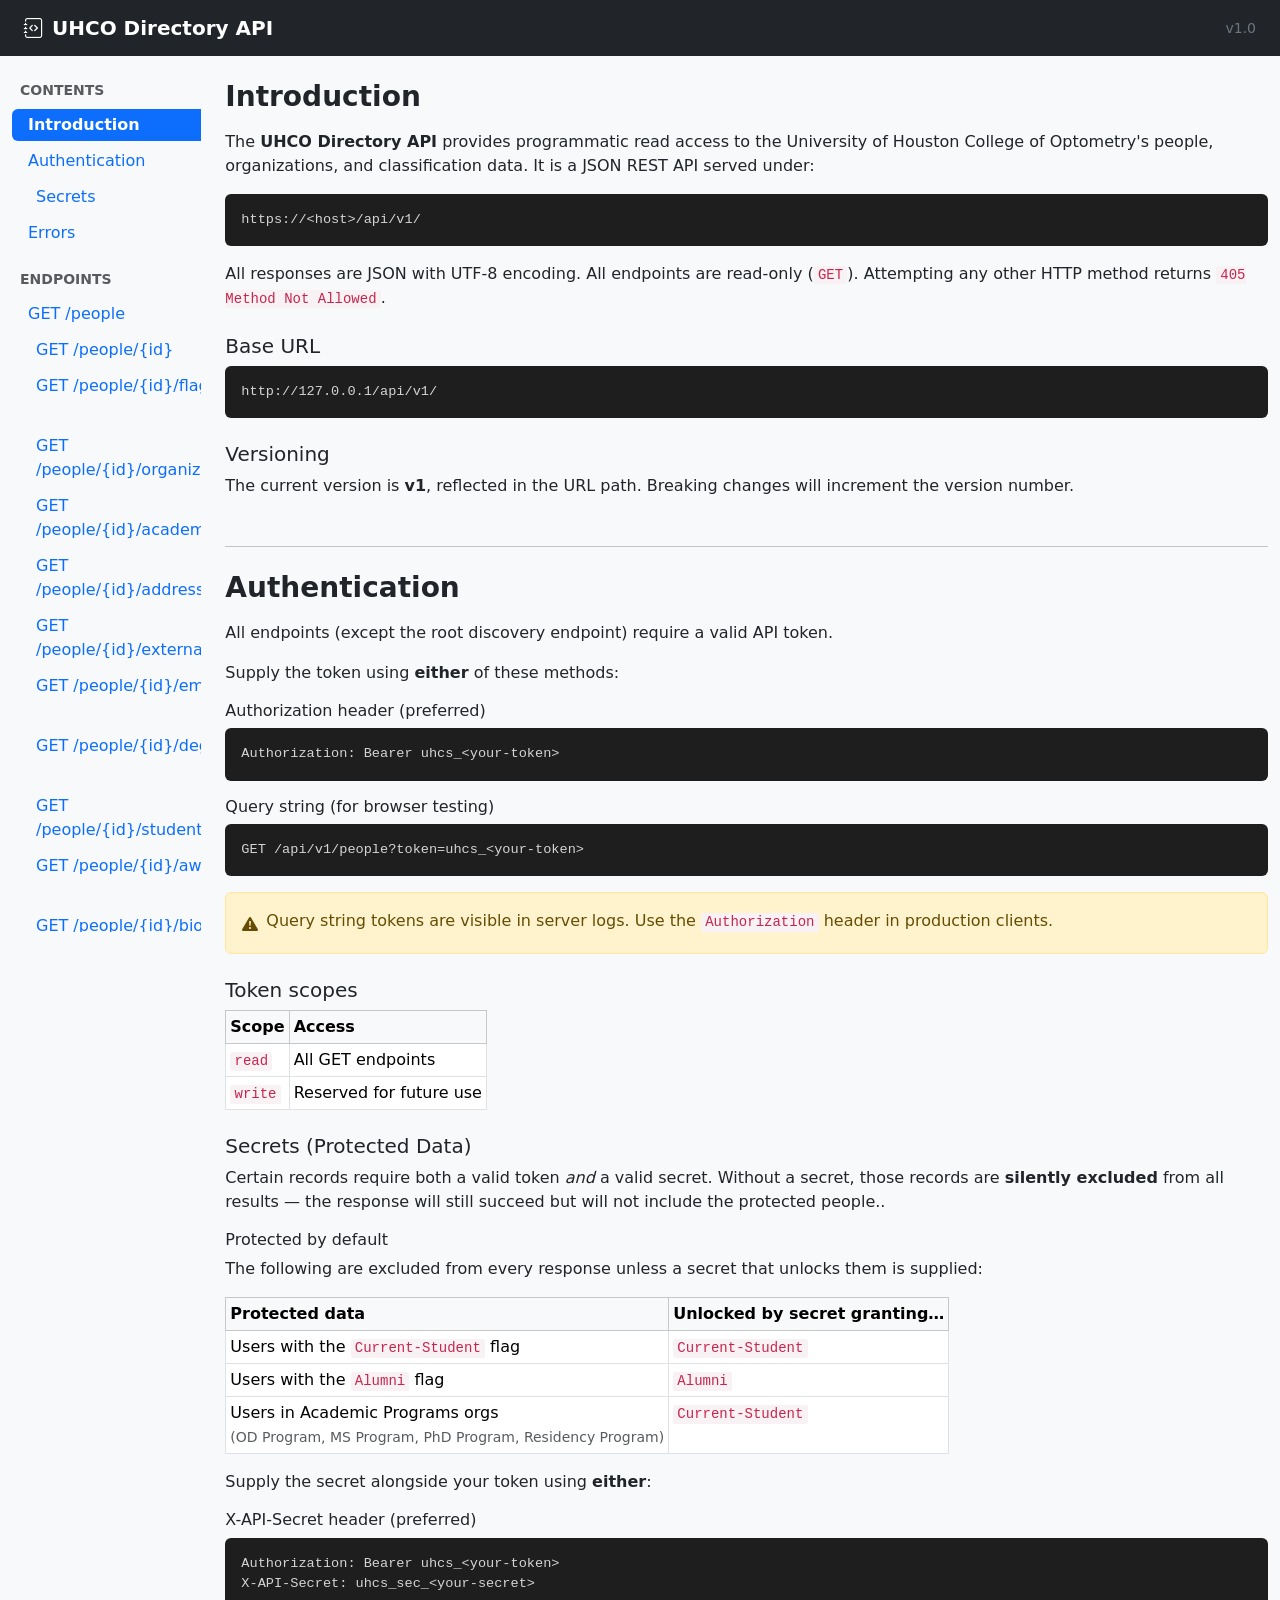
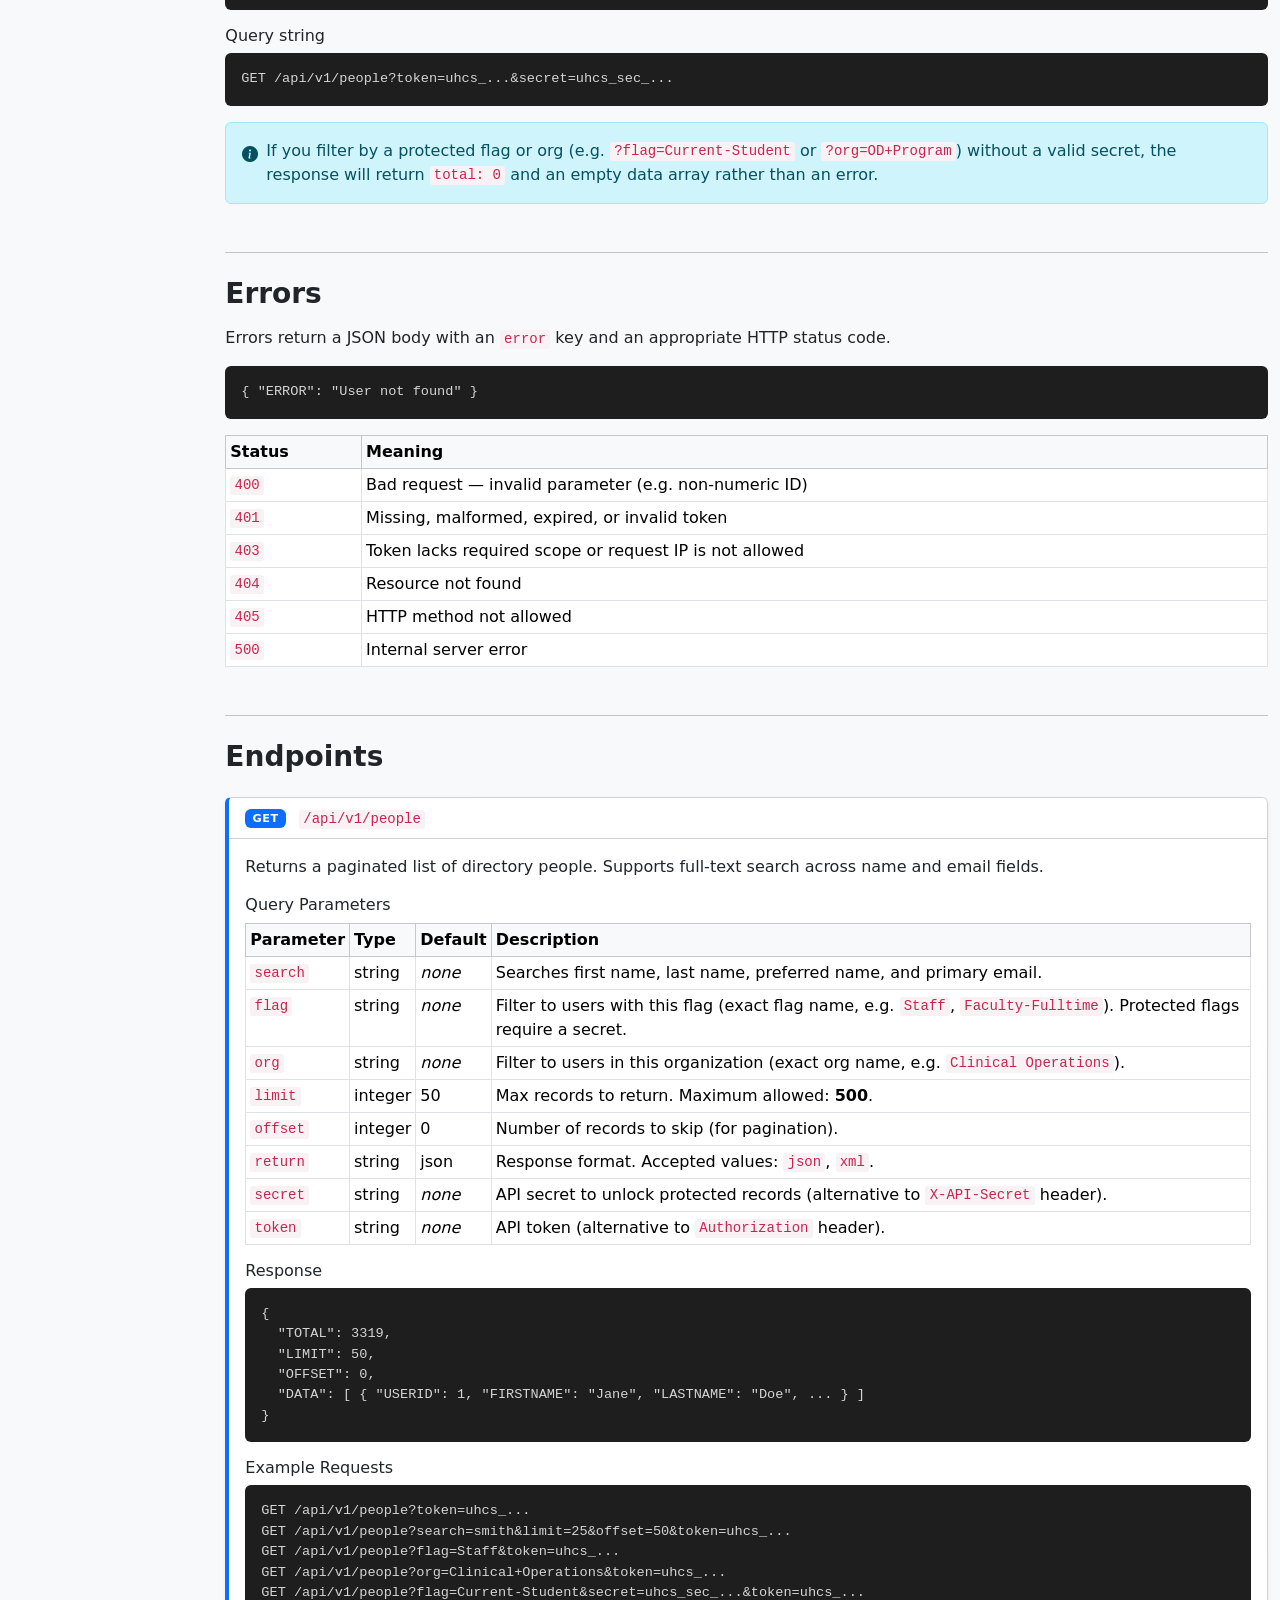
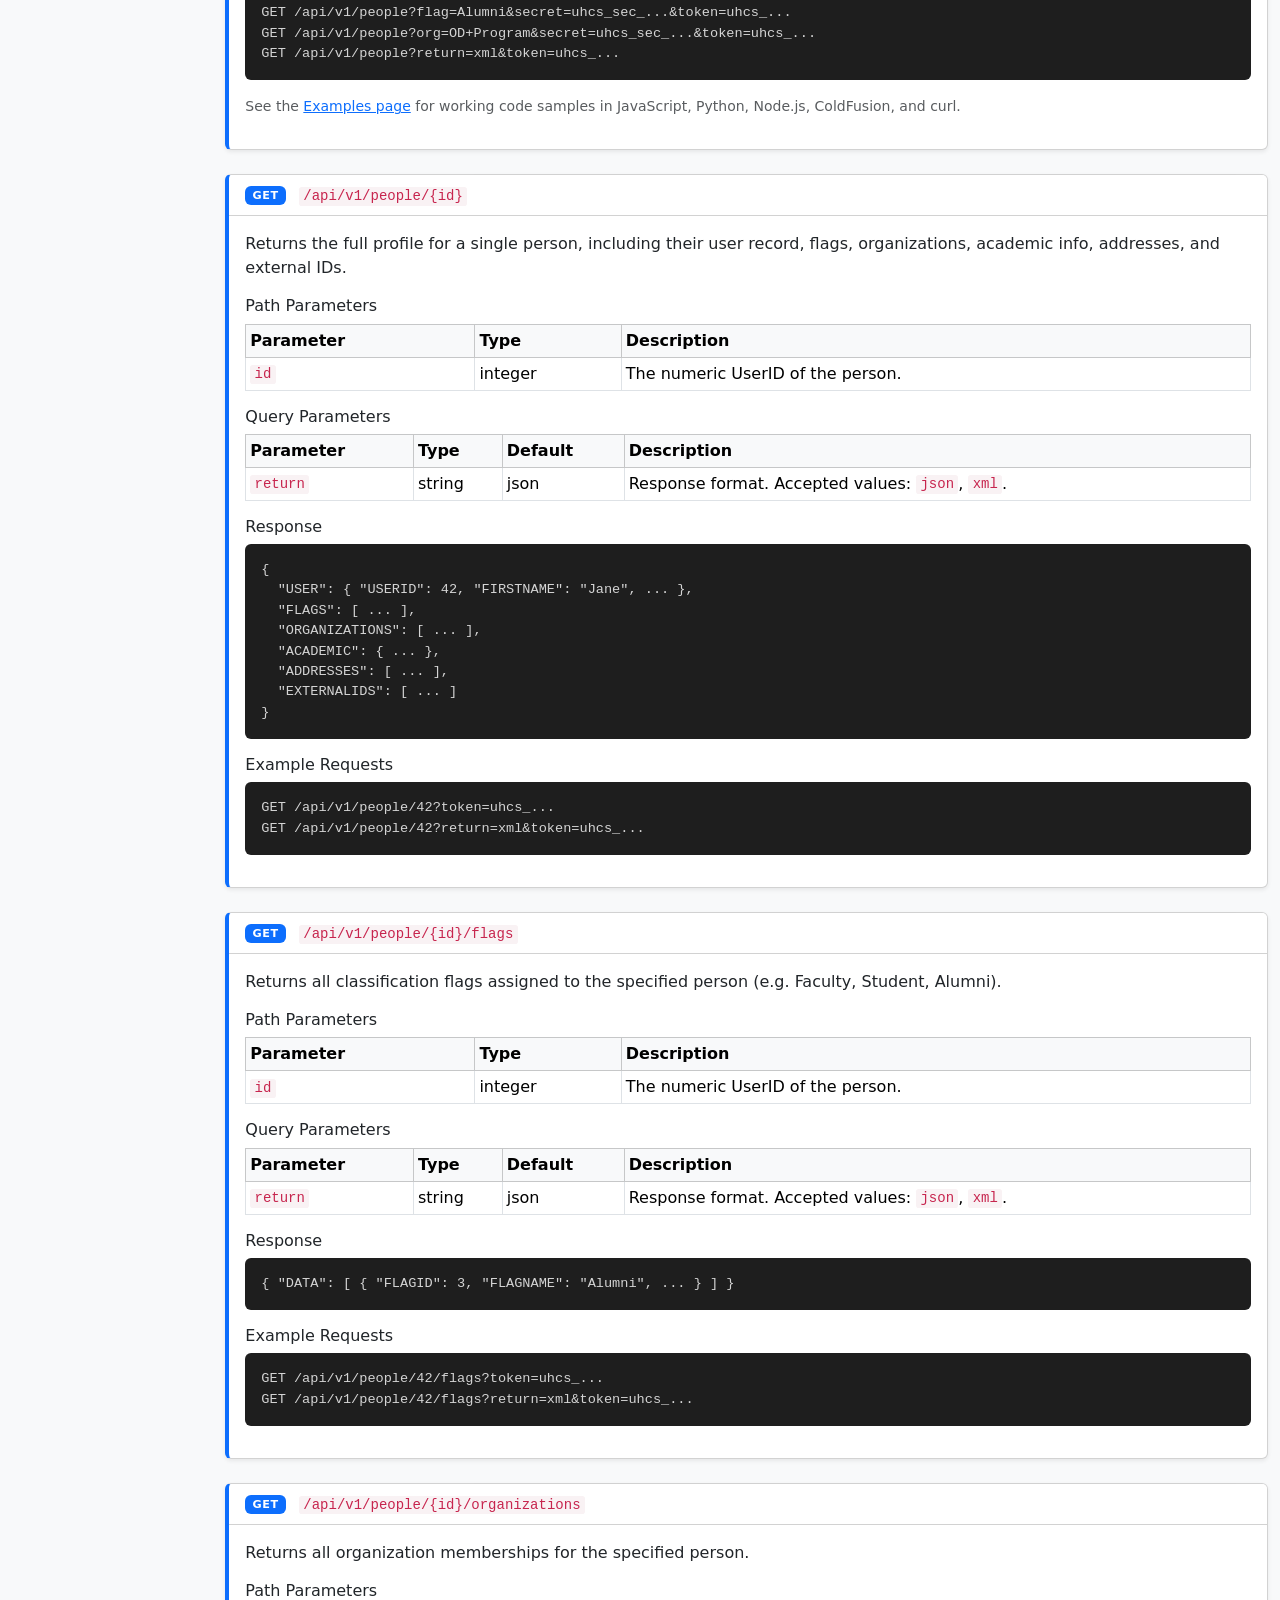
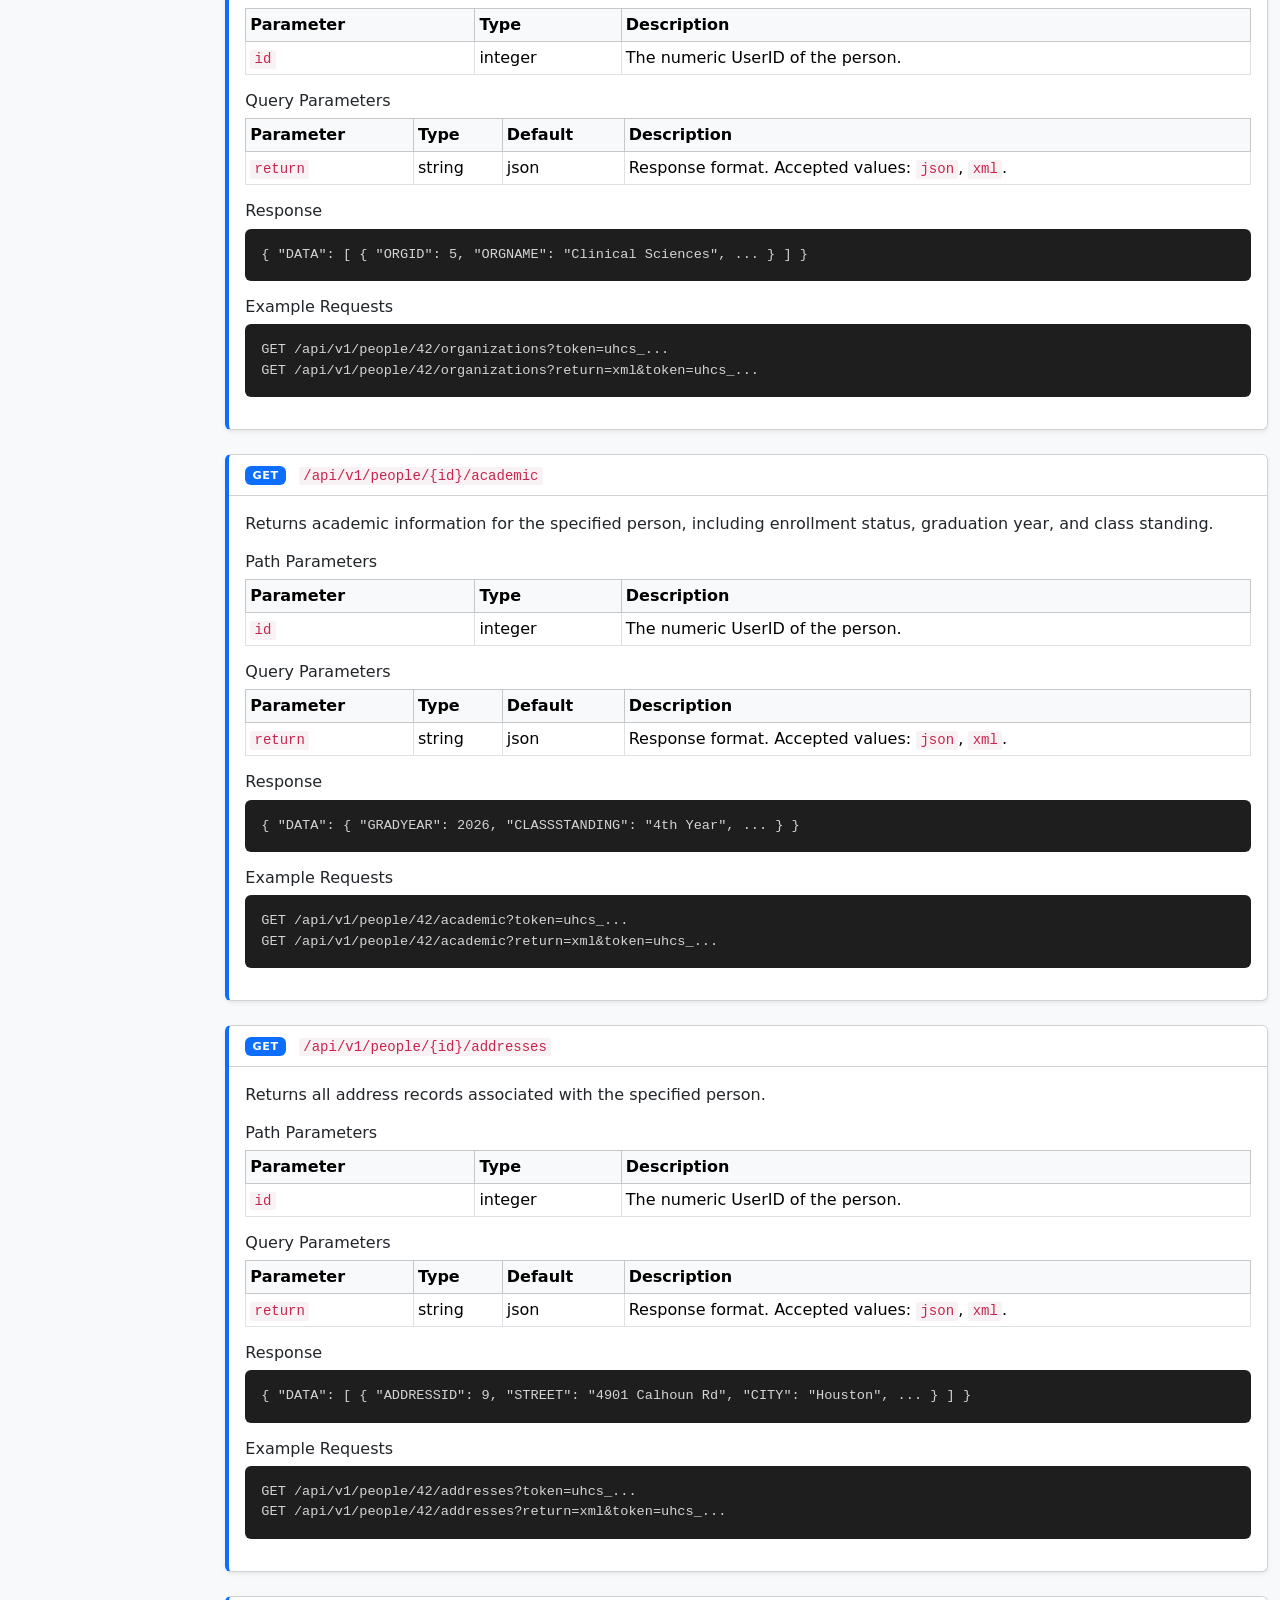
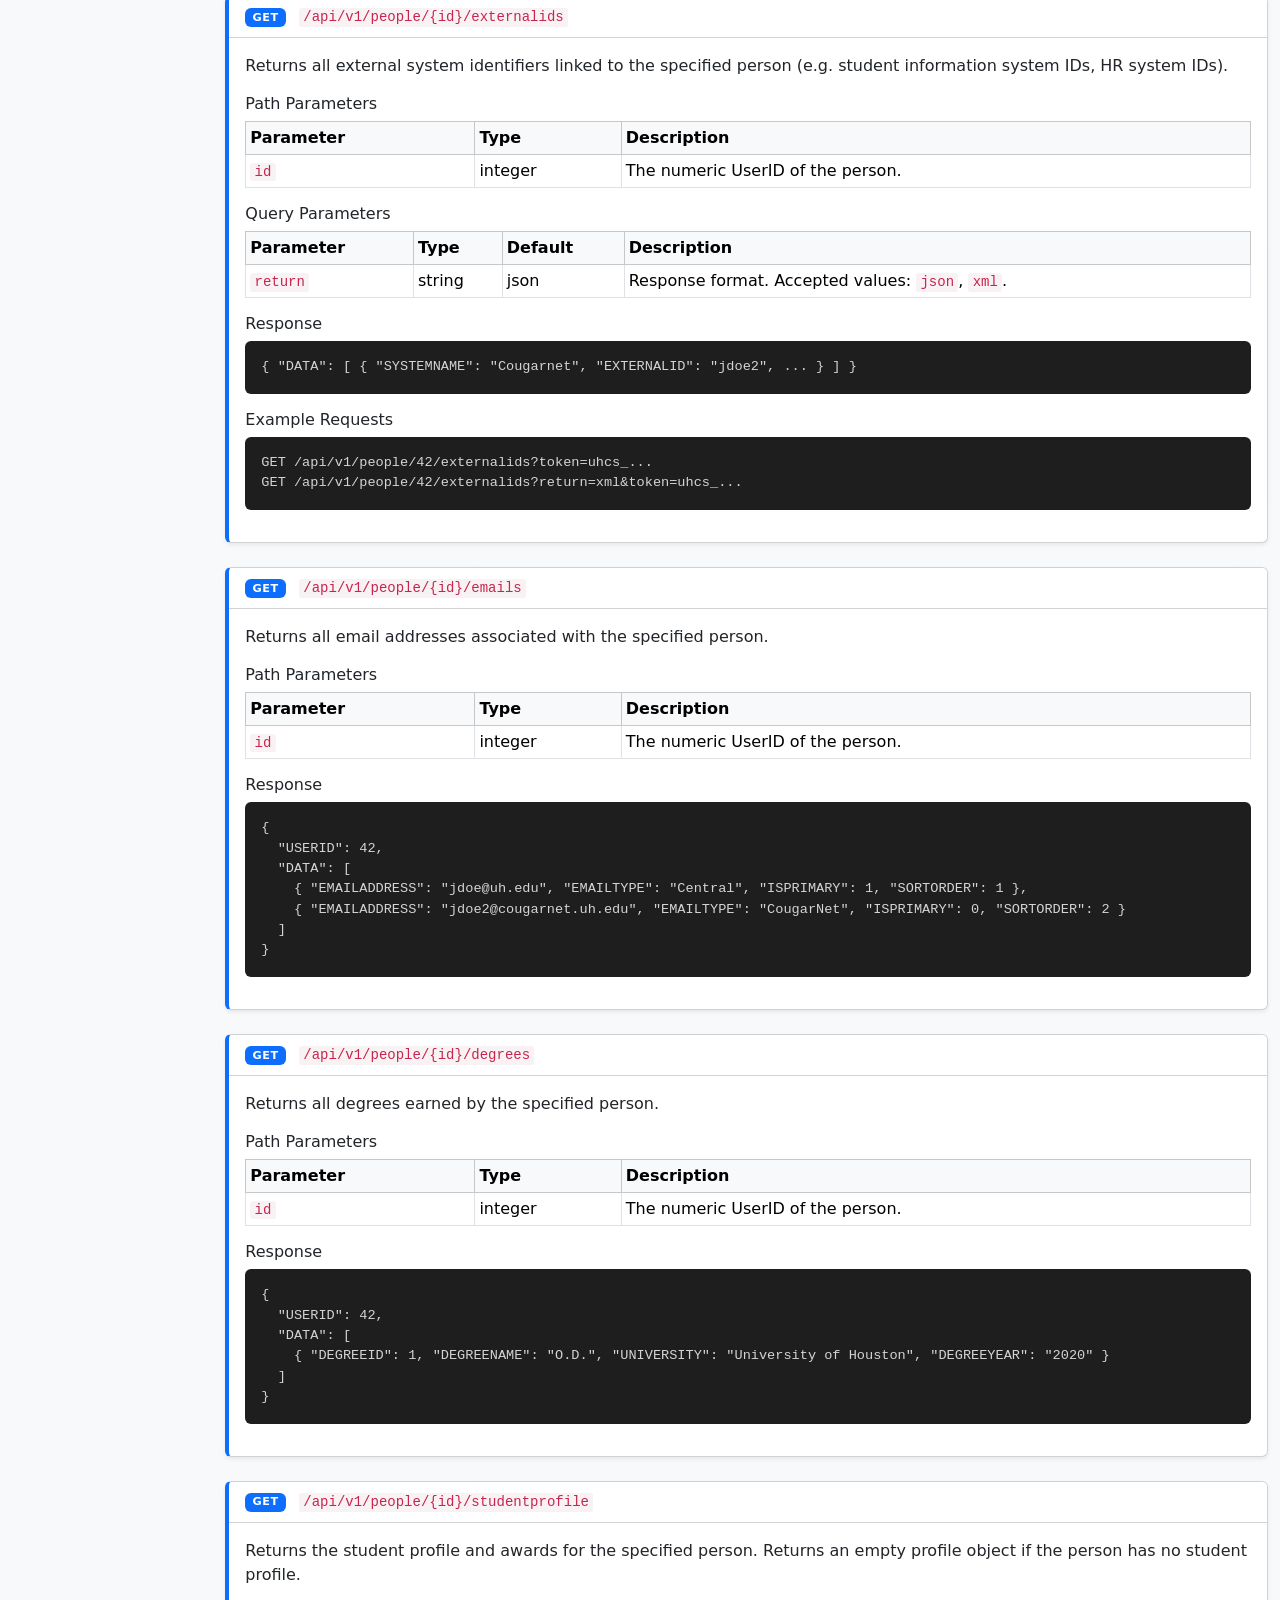
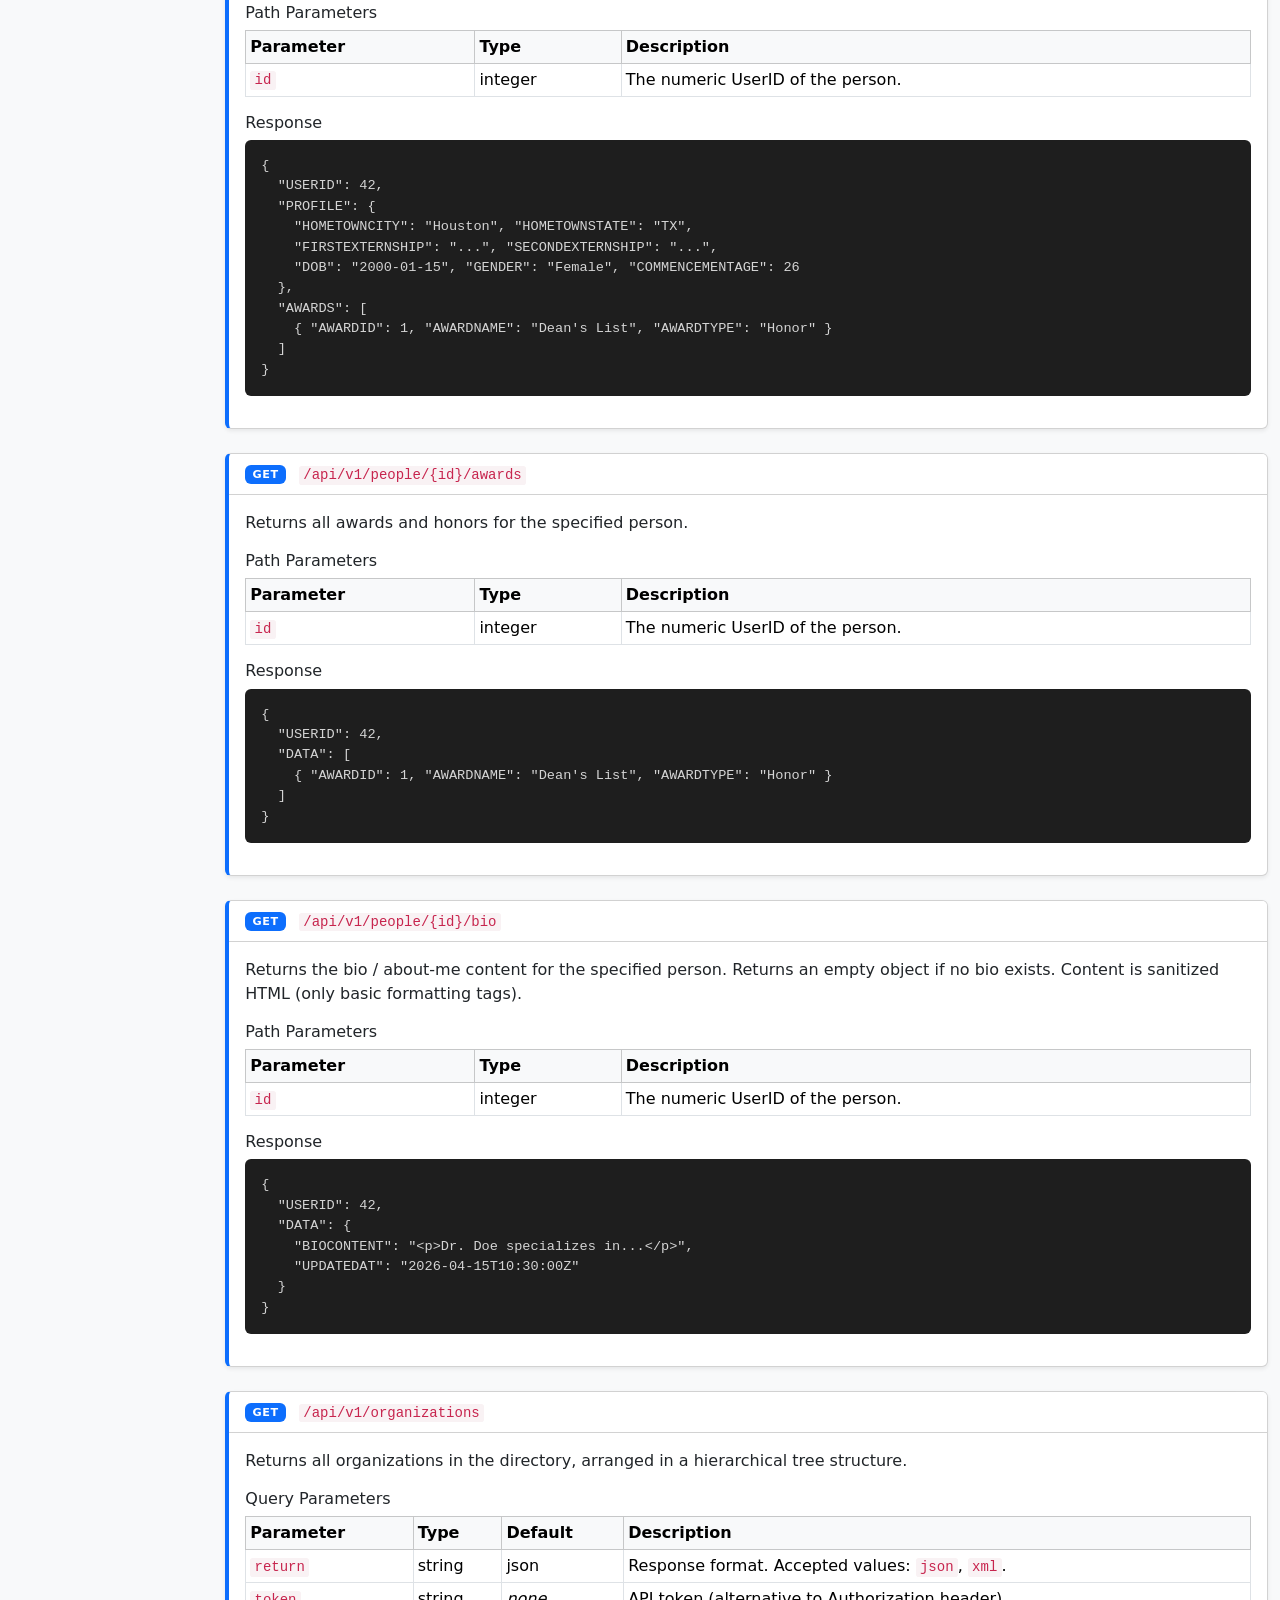
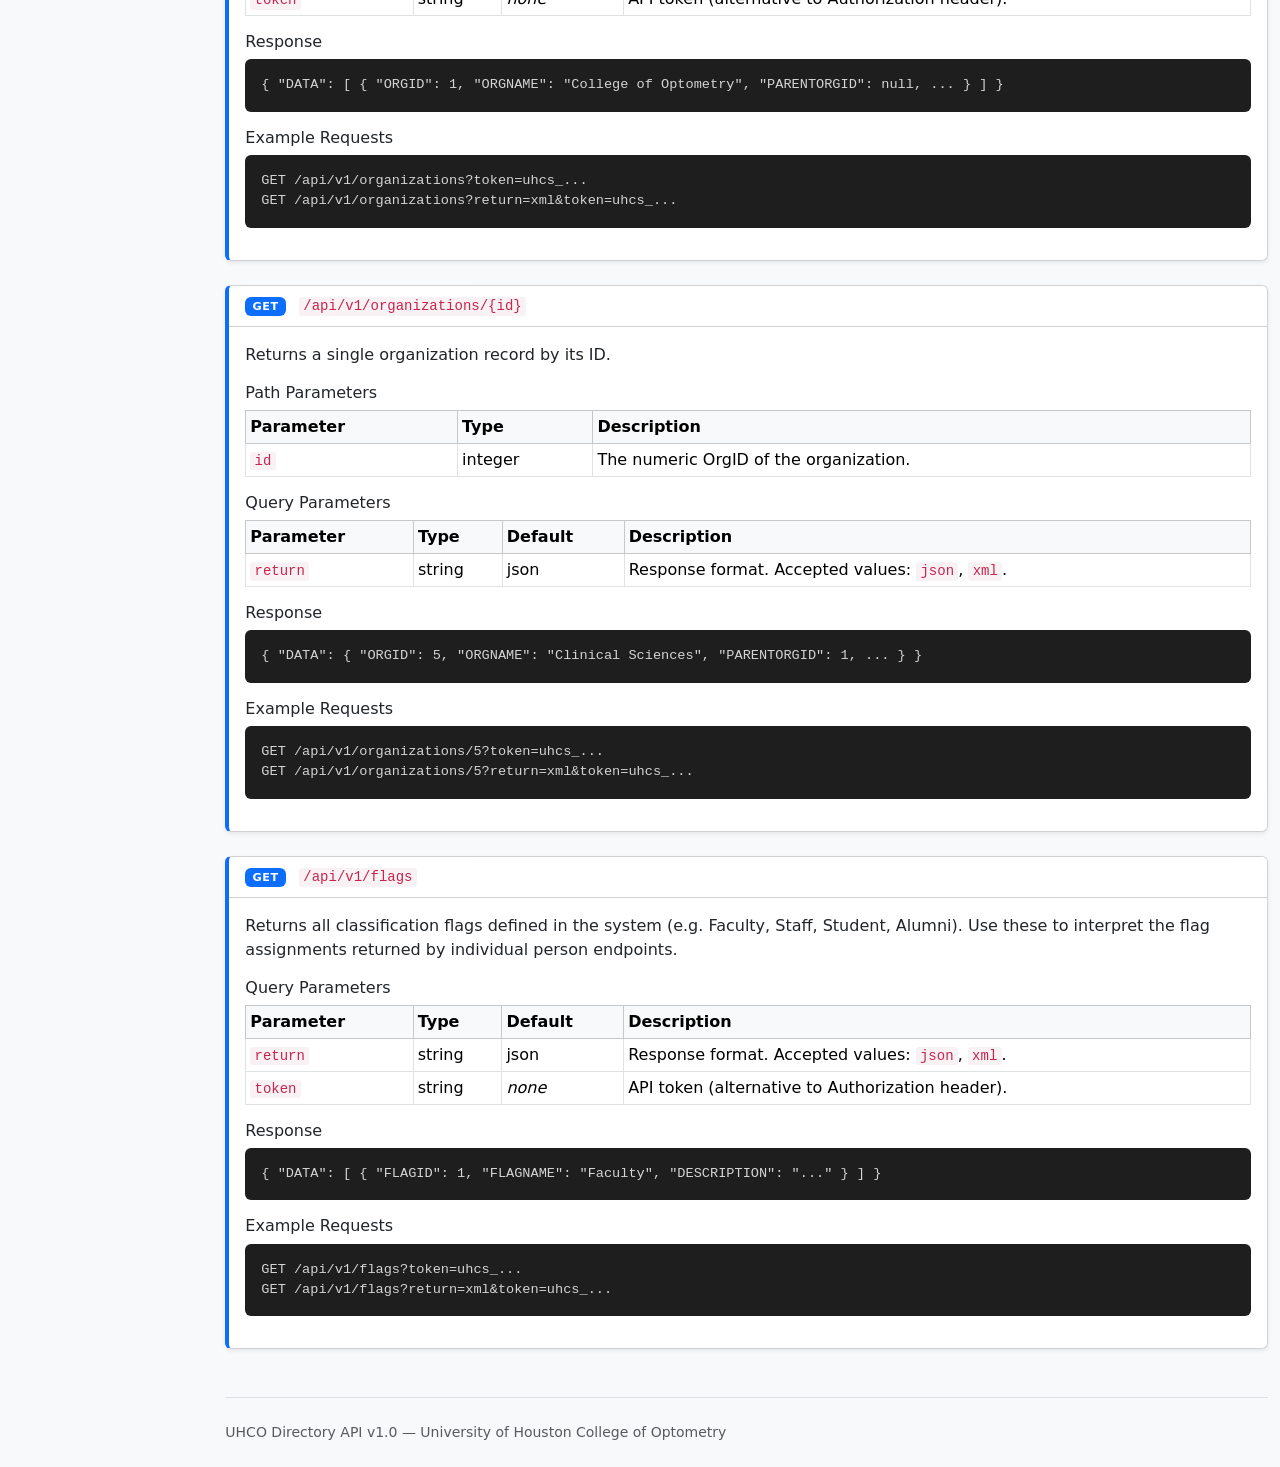
==== api/docs.html @ 11e17658 "First Commit" ====
<!DOCTYPE html>
<html lang="en">
<head>
    <meta charset="UTF-8">
    <meta name="viewport" content="width=device-width, initial-scale=1.0">
    <title>UHCO Directory API — Documentation</title>
    <link href="https://cdn.jsdelivr.net/npm/bootstrap@5.3.3/dist/css/bootstrap.min.css" rel="stylesheet">
    <link href="https://cdn.jsdelivr.net/npm/bootstrap-icons@1.11.3/font/bootstrap-icons.min.css" rel="stylesheet">
    <style>
        body { background: #f8f9fa; }
        .sidebar {
            position: sticky;
            top: 1.5rem;
            max-height: calc(100vh - 3rem);
            overflow-y: auto;
        }
        .endpoint-card { border-left: 4px solid #0d6efd; }
        .method-badge {
            font-size: .7rem;
            letter-spacing: .05em;
            vertical-align: middle;
        }
        .param-table th { white-space: nowrap; }
        pre.example {
            background: #1e1e1e;
            color: #d4d4d4;
            border-radius: .375rem;
            font-size: .85rem;
            padding: 1rem;
        }
        .nav-link.active { font-weight: 600; }
        h2 { scroll-margin-top: 1.5rem; }
        code { color: #c7254e; background: #f9f2f4; padding: .1em .3em; border-radius: .2em; }
    </style>
</head>
<body>

<nav class="navbar navbar-dark bg-dark px-4 py-2">
    <span class="navbar-brand fw-bold"><i class="bi bi-journal-code me-2"></i>UHCO Directory API</span>
    <span class="text-secondary small">v1.0</span>
</nav>

<div class="container-fluid py-4">
    <div class="row gx-4">

        <!-- Sidebar -->
        <div class="col-lg-2 d-none d-lg-block">
            <div class="sidebar">
                <div class="fw-semibold text-uppercase text-muted small mb-2 ps-2">Contents</div>
                <nav class="nav flex-column nav-pills gap-1">
                    <a class="nav-link py-1" href="#intro">Introduction</a>
                    <a class="nav-link py-1" href="#auth">Authentication</a>
                    <a class="nav-link py-1 ps-4 small" href="#auth-secrets">Secrets</a>
                    <a class="nav-link py-1" href="#errors">Errors</a>
                    <div class="fw-semibold text-uppercase text-muted small mt-3 mb-1 ps-2">Endpoints</div>
                    <a class="nav-link py-1" href="#ep-people">GET /people</a>
                    <a class="nav-link py-1 ps-4 small" href="#ep-person">GET /people/{id}</a>
                    <a class="nav-link py-1 ps-4 small" href="#ep-person-flags">GET /people/{id}/flags</a>
                    <a class="nav-link py-1 ps-4 small" href="#ep-person-orgs">GET /people/{id}/organizations</a>
                    <a class="nav-link py-1 ps-4 small" href="#ep-person-academic">GET /people/{id}/academic</a>
                    <a class="nav-link py-1 ps-4 small" href="#ep-person-addresses">GET /people/{id}/addresses</a>
                    <a class="nav-link py-1 ps-4 small" href="#ep-person-externalids">GET /people/{id}/externalids</a>
                    <a class="nav-link py-1 ps-4 small" href="#ep-person-emails">GET /people/{id}/emails</a>
                    <a class="nav-link py-1 ps-4 small" href="#ep-person-degrees">GET /people/{id}/degrees</a>
                    <a class="nav-link py-1 ps-4 small" href="#ep-person-studentprofile">GET /people/{id}/studentprofile</a>
                    <a class="nav-link py-1 ps-4 small" href="#ep-person-awards">GET /people/{id}/awards</a>
                    <a class="nav-link py-1 ps-4 small" href="#ep-person-bio">GET /people/{id}/bio</a>
                    <a class="nav-link py-1" href="#ep-orgs">GET /organizations</a>
                    <a class="nav-link py-1 ps-4 small" href="#ep-org">GET /organizations/{id}</a>
                    <a class="nav-link py-1" href="#ep-flags">GET /flags</a>
                    <div class="fw-semibold text-uppercase text-muted small mt-3 mb-1 ps-2">More</div>
                    <a class="nav-link py-1" href="examples.html"><i class="bi bi-code-slash me-1"></i>Code Examples</a>
                </nav>
            </div>
        </div>

        <!-- Main content -->
        <div class="col-lg-10">

            <!-- Introduction -->
            <section id="intro" class="mb-5">
                <h2 class="h3 fw-bold mb-3">Introduction</h2>
                <p>The <strong>UHCO Directory API</strong> provides programmatic read access to the University of Houston College of Optometry's people, organizations, and classification data. It is a JSON REST API served under:</p>
                <pre class="example">https://&lt;host&gt;/api/v1/</pre>
                <p>All responses are JSON with UTF-8 encoding. All endpoints are read-only (<code>GET</code>). Attempting any other HTTP method returns <code>405 Method Not Allowed</code>.</p>
                <h5 class="mt-4">Base URL</h5>
                <pre class="example">http://127.0.0.1/api/v1/</pre>
                <h5 class="mt-4">Versioning</h5>
                <p>The current version is <strong>v1</strong>, reflected in the URL path. Breaking changes will increment the version number.</p>
            </section>

            <hr class="my-4">

            <!-- Authentication -->
            <section id="auth" class="mb-5">
                <h2 class="h3 fw-bold mb-3">Authentication</h2>
                <p>All endpoints (except the root discovery endpoint) require a valid API token. </p>
                <p>Supply the token using <strong>either</strong> of these methods:</p>

                <h6 class="mt-3">Authorization header (preferred)</h6>
                <pre class="example">Authorization: Bearer uhcs_&lt;your-token&gt;</pre>

                <h6 class="mt-3">Query string (for browser testing)</h6>
                <pre class="example">GET /api/v1/people?token=uhcs_&lt;your-token&gt;</pre>

                <div class="alert alert-warning mt-3 d-flex gap-2">
                    <i class="bi bi-exclamation-triangle-fill mt-1"></i>
                    <div>Query string tokens are visible in server logs. Use the <code>Authorization</code> header in production clients.</div>
                </div>

                <h5 class="mt-4">Token scopes</h5>
                <table class="table table-sm table-bordered w-auto">
                    <thead class="table-light">
                        <tr><th>Scope</th><th>Access</th></tr>
                    </thead>
                    <tbody>
                        <tr><td><code>read</code></td><td>All GET endpoints</td></tr>
                        <tr><td><code>write</code></td><td>Reserved for future use</td></tr>
                    </tbody>
                </table>

                <h5 class="mt-4" id="auth-secrets">Secrets (Protected Data)</h5>
                <p>Certain records require both a valid token <em>and</em> a valid secret. Without a secret, those records are <strong>silently excluded</strong> from all results — the response will still succeed but will not include the protected people.</a>.</p>

                <h6 class="mt-3">Protected by default</h6>
                <p>The following are excluded from every response unless a secret that unlocks them is supplied:</p>
                <table class="table table-sm table-bordered w-auto">
                    <thead class="table-light">
                        <tr><th>Protected data</th><th>Unlocked by secret granting&hellip;</th></tr>
                    </thead>
                    <tbody>
                        <tr><td>Users with the <code>Current-Student</code> flag</td><td><code>Current-Student</code></td></tr>
                        <tr><td>Users with the <code>Alumni</code> flag</td><td><code>Alumni</code></td></tr>
                        <tr>
                            <td>Users in Academic Programs orgs<br>
                                <span class="text-muted small">(OD Program, MS Program, PhD Program, Residency Program)</span>
                            </td>
                            <td><code>Current-Student</code></td>
                        </tr>
                    </tbody>
                </table>

                <p>Supply the secret alongside your token using <strong>either</strong>:</p>

                <h6 class="mt-3">X-API-Secret header (preferred)</h6>
                <pre class="example">Authorization: Bearer uhcs_&lt;your-token&gt;
X-API-Secret: uhcs_sec_&lt;your-secret&gt;</pre>

                <h6 class="mt-3">Query string</h6>
                <pre class="example">GET /api/v1/people?token=uhcs_...&amp;secret=uhcs_sec_...</pre>

                <div class="alert alert-info mt-3 d-flex gap-2">
                    <i class="bi bi-info-circle-fill mt-1"></i>
                    <div>If you filter by a protected flag or org (e.g. <code>?flag=Current-Student</code> or <code>?org=OD+Program</code>) without a valid secret, the response will return <code>total: 0</code> and an empty data array rather than an error.</div>
                </div>
            </section>

            <hr class="my-4">

            <!-- Errors -->
            <section id="errors" class="mb-5">
                <h2 class="h3 fw-bold mb-3">Errors</h2>
                <p>Errors return a JSON body with an <code>error</code> key and an appropriate HTTP status code.</p>
                <pre class="example">{ "ERROR": "User not found" }</pre>
                <table class="table table-sm table-bordered mt-3">
                    <thead class="table-light">
                        <tr><th>Status</th><th>Meaning</th></tr>
                    </thead>
                    <tbody>
                        <tr><td><code>400</code></td><td>Bad request — invalid parameter (e.g. non-numeric ID)</td></tr>
                        <tr><td><code>401</code></td><td>Missing, malformed, expired, or invalid token</td></tr>
                        <tr><td><code>403</code></td><td>Token lacks required scope or request IP is not allowed</td></tr>
                        <tr><td><code>404</code></td><td>Resource not found</td></tr>
                        <tr><td><code>405</code></td><td>HTTP method not allowed</td></tr>
                        <tr><td><code>500</code></td><td>Internal server error</td></tr>
                    </tbody>
                </table>
            </section>

            <hr class="my-4">

            <h2 class="h3 fw-bold mb-4" id="endpoints">Endpoints</h2>

            <!-- GET /people -->
            <div class="card endpoint-card shadow-sm mb-4" id="ep-people">
                <div class="card-header bg-white">
                    <span class="badge bg-primary method-badge me-2">GET</span>
                    <code>/api/v1/people</code>
                </div>
                <div class="card-body">
                    <p class="mb-3">Returns a paginated list of directory people. Supports full-text search across name and email fields.</p>

                    <h6>Query Parameters</h6>
                    <table class="table table-sm table-bordered param-table">
                        <thead class="table-light">
                            <tr><th>Parameter</th><th>Type</th><th>Default</th><th>Description</th></tr>
                        </thead>
                        <tbody>
                            <tr><td><code>search</code></td><td>string</td><td><em>none</em></td><td>Searches first name, last name, preferred name, and primary email.</td></tr>
                            <tr><td><code>flag</code></td><td>string</td><td><em>none</em></td><td>Filter to users with this flag (exact flag name, e.g. <code>Staff</code>, <code>Faculty-Fulltime</code>). Protected flags require a secret.</td></tr>
                            <tr><td><code>org</code></td><td>string</td><td><em>none</em></td><td>Filter to users in this organization (exact org name, e.g. <code>Clinical Operations</code>).</td></tr>
                            <tr><td><code>limit</code></td><td>integer</td><td>50</td><td>Max records to return. Maximum allowed: <strong>500</strong>.</td></tr>
                            <tr><td><code>offset</code></td><td>integer</td><td>0</td><td>Number of records to skip (for pagination).</td></tr>
                            <tr><td><code>return</code></td><td>string</td><td>json</td><td>Response format. Accepted values: <code>json</code>, <code>xml</code>.</td></tr>
                            <tr><td><code>secret</code></td><td>string</td><td><em>none</em></td><td>API secret to unlock protected records (alternative to <code>X-API-Secret</code> header).</td></tr>
                            <tr><td><code>token</code></td><td>string</td><td><em>none</em></td><td>API token (alternative to <code>Authorization</code> header).</td></tr>
                        </tbody>
                    </table>

                    <h6 class="mt-3">Response</h6>
                    <pre class="example">{
  "TOTAL": 3319,
  "LIMIT": 50,
  "OFFSET": 0,
  "DATA": [ { "USERID": 1, "FIRSTNAME": "Jane", "LASTNAME": "Doe", ... } ]
}</pre>

                    <h6 class="mt-3">Example Requests</h6>
                    <pre class="example">GET /api/v1/people?token=uhcs_...
GET /api/v1/people?search=smith&amp;limit=25&amp;offset=50&amp;token=uhcs_...
GET /api/v1/people?flag=Staff&amp;token=uhcs_...
GET /api/v1/people?org=Clinical+Operations&amp;token=uhcs_...
GET /api/v1/people?flag=Current-Student&amp;secret=uhcs_sec_...&amp;token=uhcs_...
GET /api/v1/people?flag=Alumni&amp;secret=uhcs_sec_...&amp;token=uhcs_...
GET /api/v1/people?org=OD+Program&amp;secret=uhcs_sec_...&amp;token=uhcs_...
GET /api/v1/people?return=xml&amp;token=uhcs_...</pre>
                    <p class="mt-2 small text-muted">See the <a href="examples.html">Examples page</a> for working code samples in JavaScript, Python, Node.js, ColdFusion, and curl.</p>
                </div>
            </div>

            <!-- GET /people/{id} -->
            <div class="card endpoint-card shadow-sm mb-4" id="ep-person">
                <div class="card-header bg-white">
                    <span class="badge bg-primary method-badge me-2">GET</span>
                    <code>/api/v1/people/{id}</code>
                </div>
                <div class="card-body">
                    <p class="mb-3">Returns the full profile for a single person, including their user record, flags, organizations, academic info, addresses, and external IDs.</p>

                    <h6>Path Parameters</h6>
                    <table class="table table-sm table-bordered param-table">
                        <thead class="table-light">
                            <tr><th>Parameter</th><th>Type</th><th>Description</th></tr>
                        </thead>
                        <tbody>
                            <tr><td><code>id</code></td><td>integer</td><td>The numeric UserID of the person.</td></tr>
                        </tbody>
                    </table>

                    <h6 class="mt-3">Query Parameters</h6>
                    <table class="table table-sm table-bordered param-table">
                        <thead class="table-light">
                            <tr><th>Parameter</th><th>Type</th><th>Default</th><th>Description</th></tr>
                        </thead>
                        <tbody>
                            <tr><td><code>return</code></td><td>string</td><td>json</td><td>Response format. Accepted values: <code>json</code>, <code>xml</code>.</td></tr>
                        </tbody>
                    </table>

                    <h6 class="mt-3">Response</h6>
                    <pre class="example">{
  "USER": { "USERID": 42, "FIRSTNAME": "Jane", ... },
  "FLAGS": [ ... ],
  "ORGANIZATIONS": [ ... ],
  "ACADEMIC": { ... },
  "ADDRESSES": [ ... ],
  "EXTERNALIDS": [ ... ]
}</pre>

                    <h6 class="mt-3">Example Requests</h6>
                    <pre class="example">GET /api/v1/people/42?token=uhcs_...
GET /api/v1/people/42?return=xml&amp;token=uhcs_...</pre>
                </div>
            </div>

            <!-- GET /people/{id}/flags -->
            <div class="card endpoint-card shadow-sm mb-4" id="ep-person-flags">
                <div class="card-header bg-white">
                    <span class="badge bg-primary method-badge me-2">GET</span>
                    <code>/api/v1/people/{id}/flags</code>
                </div>
                <div class="card-body">
                    <p class="mb-3">Returns all classification flags assigned to the specified person (e.g. Faculty, Student, Alumni).</p>

                    <h6>Path Parameters</h6>
                    <table class="table table-sm table-bordered param-table">
                        <thead class="table-light">
                            <tr><th>Parameter</th><th>Type</th><th>Description</th></tr>
                        </thead>
                        <tbody>
                            <tr><td><code>id</code></td><td>integer</td><td>The numeric UserID of the person.</td></tr>
                        </tbody>
                    </table>

                    <h6 class="mt-3">Query Parameters</h6>
                    <table class="table table-sm table-bordered param-table">
                        <thead class="table-light">
                            <tr><th>Parameter</th><th>Type</th><th>Default</th><th>Description</th></tr>
                        </thead>
                        <tbody>
                            <tr><td><code>return</code></td><td>string</td><td>json</td><td>Response format. Accepted values: <code>json</code>, <code>xml</code>.</td></tr>
                        </tbody>
                    </table>

                    <h6 class="mt-3">Response</h6>
                    <pre class="example">{ "DATA": [ { "FLAGID": 3, "FLAGNAME": "Alumni", ... } ] }</pre>

                    <h6 class="mt-3">Example Requests</h6>
                    <pre class="example">GET /api/v1/people/42/flags?token=uhcs_...
GET /api/v1/people/42/flags?return=xml&amp;token=uhcs_...</pre>
                </div>
            </div>

            <!-- GET /people/{id}/organizations -->
            <div class="card endpoint-card shadow-sm mb-4" id="ep-person-orgs">
                <div class="card-header bg-white">
                    <span class="badge bg-primary method-badge me-2">GET</span>
                    <code>/api/v1/people/{id}/organizations</code>
                </div>
                <div class="card-body">
                    <p class="mb-3">Returns all organization memberships for the specified person.</p>

                    <h6>Path Parameters</h6>
                    <table class="table table-sm table-bordered param-table">
                        <thead class="table-light">
                            <tr><th>Parameter</th><th>Type</th><th>Description</th></tr>
                        </thead>
                        <tbody>
                            <tr><td><code>id</code></td><td>integer</td><td>The numeric UserID of the person.</td></tr>
                        </tbody>
                    </table>

                    <h6 class="mt-3">Query Parameters</h6>
                    <table class="table table-sm table-bordered param-table">
                        <thead class="table-light">
                            <tr><th>Parameter</th><th>Type</th><th>Default</th><th>Description</th></tr>
                        </thead>
                        <tbody>
                            <tr><td><code>return</code></td><td>string</td><td>json</td><td>Response format. Accepted values: <code>json</code>, <code>xml</code>.</td></tr>
                        </tbody>
                    </table>

                    <h6 class="mt-3">Response</h6>
                    <pre class="example">{ "DATA": [ { "ORGID": 5, "ORGNAME": "Clinical Sciences", ... } ] }</pre>

                    <h6 class="mt-3">Example Requests</h6>
                    <pre class="example">GET /api/v1/people/42/organizations?token=uhcs_...
GET /api/v1/people/42/organizations?return=xml&amp;token=uhcs_...</pre>
                </div>
            </div>

            <!-- GET /people/{id}/academic -->
            <div class="card endpoint-card shadow-sm mb-4" id="ep-person-academic">
                <div class="card-header bg-white">
                    <span class="badge bg-primary method-badge me-2">GET</span>
                    <code>/api/v1/people/{id}/academic</code>
                </div>
                <div class="card-body">
                    <p class="mb-3">Returns academic information for the specified person, including enrollment status, graduation year, and class standing.</p>

                    <h6>Path Parameters</h6>
                    <table class="table table-sm table-bordered param-table">
                        <thead class="table-light">
                            <tr><th>Parameter</th><th>Type</th><th>Description</th></tr>
                        </thead>
                        <tbody>
                            <tr><td><code>id</code></td><td>integer</td><td>The numeric UserID of the person.</td></tr>
                        </tbody>
                    </table>

                    <h6 class="mt-3">Query Parameters</h6>
                    <table class="table table-sm table-bordered param-table">
                        <thead class="table-light">
                            <tr><th>Parameter</th><th>Type</th><th>Default</th><th>Description</th></tr>
                        </thead>
                        <tbody>
                            <tr><td><code>return</code></td><td>string</td><td>json</td><td>Response format. Accepted values: <code>json</code>, <code>xml</code>.</td></tr>
                        </tbody>
                    </table>

                    <h6 class="mt-3">Response</h6>
                    <pre class="example">{ "DATA": { "GRADYEAR": 2026, "CLASSSTANDING": "4th Year", ... } }</pre>

                    <h6 class="mt-3">Example Requests</h6>
                    <pre class="example">GET /api/v1/people/42/academic?token=uhcs_...
GET /api/v1/people/42/academic?return=xml&amp;token=uhcs_...</pre>
                </div>
            </div>

            <!-- GET /people/{id}/addresses -->
            <div class="card endpoint-card shadow-sm mb-4" id="ep-person-addresses">
                <div class="card-header bg-white">
                    <span class="badge bg-primary method-badge me-2">GET</span>
                    <code>/api/v1/people/{id}/addresses</code>
                </div>
                <div class="card-body">
                    <p class="mb-3">Returns all address records associated with the specified person.</p>

                    <h6>Path Parameters</h6>
                    <table class="table table-sm table-bordered param-table">
                        <thead class="table-light">
                            <tr><th>Parameter</th><th>Type</th><th>Description</th></tr>
                        </thead>
                        <tbody>
                            <tr><td><code>id</code></td><td>integer</td><td>The numeric UserID of the person.</td></tr>
                        </tbody>
                    </table>

                    <h6 class="mt-3">Query Parameters</h6>
                    <table class="table table-sm table-bordered param-table">
                        <thead class="table-light">
                            <tr><th>Parameter</th><th>Type</th><th>Default</th><th>Description</th></tr>
                        </thead>
                        <tbody>
                            <tr><td><code>return</code></td><td>string</td><td>json</td><td>Response format. Accepted values: <code>json</code>, <code>xml</code>.</td></tr>
                        </tbody>
                    </table>

                    <h6 class="mt-3">Response</h6>
                    <pre class="example">{ "DATA": [ { "ADDRESSID": 9, "STREET": "4901 Calhoun Rd", "CITY": "Houston", ... } ] }</pre>

                    <h6 class="mt-3">Example Requests</h6>
                    <pre class="example">GET /api/v1/people/42/addresses?token=uhcs_...
GET /api/v1/people/42/addresses?return=xml&amp;token=uhcs_...</pre>
                </div>
            </div>

            <!-- GET /people/{id}/externalids -->
            <div class="card endpoint-card shadow-sm mb-4" id="ep-person-externalids">
                <div class="card-header bg-white">
                    <span class="badge bg-primary method-badge me-2">GET</span>
                    <code>/api/v1/people/{id}/externalids</code>
                </div>
                <div class="card-body">
                    <p class="mb-3">Returns all external system identifiers linked to the specified person (e.g. student information system IDs, HR system IDs).</p>

                    <h6>Path Parameters</h6>
                    <table class="table table-sm table-bordered param-table">
                        <thead class="table-light">
                            <tr><th>Parameter</th><th>Type</th><th>Description</th></tr>
                        </thead>
                        <tbody>
                            <tr><td><code>id</code></td><td>integer</td><td>The numeric UserID of the person.</td></tr>
                        </tbody>
                    </table>

                    <h6 class="mt-3">Query Parameters</h6>
                    <table class="table table-sm table-bordered param-table">
                        <thead class="table-light">
                            <tr><th>Parameter</th><th>Type</th><th>Default</th><th>Description</th></tr>
                        </thead>
                        <tbody>
                            <tr><td><code>return</code></td><td>string</td><td>json</td><td>Response format. Accepted values: <code>json</code>, <code>xml</code>.</td></tr>
                        </tbody>
                    </table>

                    <h6 class="mt-3">Response</h6>
                    <pre class="example">{ "DATA": [ { "SYSTEMNAME": "Cougarnet", "EXTERNALID": "jdoe2", ... } ] }</pre>

                    <h6 class="mt-3">Example Requests</h6>
                    <pre class="example">GET /api/v1/people/42/externalids?token=uhcs_...
GET /api/v1/people/42/externalids?return=xml&amp;token=uhcs_...</pre>
                </div>
            </div>

            <!-- GET /people/{id}/emails -->
            <div class="card endpoint-card shadow-sm mb-4" id="ep-person-emails">
                <div class="card-header bg-white">
                    <span class="badge bg-primary method-badge me-2">GET</span>
                    <code>/api/v1/people/{id}/emails</code>
                </div>
                <div class="card-body">
                    <p class="mb-3">Returns all email addresses associated with the specified person.</p>

                    <h6>Path Parameters</h6>
                    <table class="table table-sm table-bordered param-table">
                        <thead class="table-light">
                            <tr><th>Parameter</th><th>Type</th><th>Description</th></tr>
                        </thead>
                        <tbody>
                            <tr><td><code>id</code></td><td>integer</td><td>The numeric UserID of the person.</td></tr>
                        </tbody>
                    </table>

                    <h6 class="mt-3">Response</h6>
                    <pre class="example">{
  "USERID": 42,
  "DATA": [
    { "EMAILADDRESS": "jdoe@uh.edu", "EMAILTYPE": "Central", "ISPRIMARY": 1, "SORTORDER": 1 },
    { "EMAILADDRESS": "jdoe2@cougarnet.uh.edu", "EMAILTYPE": "CougarNet", "ISPRIMARY": 0, "SORTORDER": 2 }
  ]
}</pre>
                </div>
            </div>

            <!-- GET /people/{id}/degrees -->
            <div class="card endpoint-card shadow-sm mb-4" id="ep-person-degrees">
                <div class="card-header bg-white">
                    <span class="badge bg-primary method-badge me-2">GET</span>
                    <code>/api/v1/people/{id}/degrees</code>
                </div>
                <div class="card-body">
                    <p class="mb-3">Returns all degrees earned by the specified person.</p>

                    <h6>Path Parameters</h6>
                    <table class="table table-sm table-bordered param-table">
                        <thead class="table-light">
                            <tr><th>Parameter</th><th>Type</th><th>Description</th></tr>
                        </thead>
                        <tbody>
                            <tr><td><code>id</code></td><td>integer</td><td>The numeric UserID of the person.</td></tr>
                        </tbody>
                    </table>

                    <h6 class="mt-3">Response</h6>
                    <pre class="example">{
  "USERID": 42,
  "DATA": [
    { "DEGREEID": 1, "DEGREENAME": "O.D.", "UNIVERSITY": "University of Houston", "DEGREEYEAR": "2020" }
  ]
}</pre>
                </div>
            </div>

            <!-- GET /people/{id}/studentprofile -->
            <div class="card endpoint-card shadow-sm mb-4" id="ep-person-studentprofile">
                <div class="card-header bg-white">
                    <span class="badge bg-primary method-badge me-2">GET</span>
                    <code>/api/v1/people/{id}/studentprofile</code>
                </div>
                <div class="card-body">
                    <p class="mb-3">Returns the student profile and awards for the specified person. Returns an empty profile object if the person has no student profile.</p>

                    <h6>Path Parameters</h6>
                    <table class="table table-sm table-bordered param-table">
                        <thead class="table-light">
                            <tr><th>Parameter</th><th>Type</th><th>Description</th></tr>
                        </thead>
                        <tbody>
                            <tr><td><code>id</code></td><td>integer</td><td>The numeric UserID of the person.</td></tr>
                        </tbody>
                    </table>

                    <h6 class="mt-3">Response</h6>
                    <pre class="example">{
  "USERID": 42,
  "PROFILE": {
    "HOMETOWNCITY": "Houston", "HOMETOWNSTATE": "TX",
    "FIRSTEXTERNSHIP": "...", "SECONDEXTERNSHIP": "...",
    "DOB": "2000-01-15", "GENDER": "Female", "COMMENCEMENTAGE": 26
  },
  "AWARDS": [
    { "AWARDID": 1, "AWARDNAME": "Dean's List", "AWARDTYPE": "Honor" }
  ]
}</pre>
                </div>
            </div>

            <!-- GET /people/{id}/awards -->
            <div class="card endpoint-card shadow-sm mb-4" id="ep-person-awards">
                <div class="card-header bg-white">
                    <span class="badge bg-primary method-badge me-2">GET</span>
                    <code>/api/v1/people/{id}/awards</code>
                </div>
                <div class="card-body">
                    <p class="mb-3">Returns all awards and honors for the specified person.</p>

                    <h6>Path Parameters</h6>
                    <table class="table table-sm table-bordered param-table">
                        <thead class="table-light">
                            <tr><th>Parameter</th><th>Type</th><th>Description</th></tr>
                        </thead>
                        <tbody>
                            <tr><td><code>id</code></td><td>integer</td><td>The numeric UserID of the person.</td></tr>
                        </tbody>
                    </table>

                    <h6 class="mt-3">Response</h6>
                    <pre class="example">{
  "USERID": 42,
  "DATA": [
    { "AWARDID": 1, "AWARDNAME": "Dean's List", "AWARDTYPE": "Honor" }
  ]
}</pre>
                </div>
            </div>

            <!-- GET /people/{id}/bio -->
            <div class="card endpoint-card shadow-sm mb-4" id="ep-person-bio">
                <div class="card-header bg-white">
                    <span class="badge bg-primary method-badge me-2">GET</span>
                    <code>/api/v1/people/{id}/bio</code>
                </div>
                <div class="card-body">
                    <p class="mb-3">Returns the bio / about-me content for the specified person. Returns an empty object if no bio exists. Content is sanitized HTML (only basic formatting tags).</p>

                    <h6>Path Parameters</h6>
                    <table class="table table-sm table-bordered param-table">
                        <thead class="table-light">
                            <tr><th>Parameter</th><th>Type</th><th>Description</th></tr>
                        </thead>
                        <tbody>
                            <tr><td><code>id</code></td><td>integer</td><td>The numeric UserID of the person.</td></tr>
                        </tbody>
                    </table>

                    <h6 class="mt-3">Response</h6>
                    <pre class="example">{
  "USERID": 42,
  "DATA": {
    "BIOCONTENT": "&lt;p&gt;Dr. Doe specializes in...&lt;/p&gt;",
    "UPDATEDAT": "2026-04-15T10:30:00Z"
  }
}</pre>
                </div>
            </div>

            <!-- GET /organizations -->
            <div class="card endpoint-card shadow-sm mb-4" id="ep-orgs">
                <div class="card-header bg-white">
                    <span class="badge bg-primary method-badge me-2">GET</span>
                    <code>/api/v1/organizations</code>
                </div>
                <div class="card-body">
                    <p class="mb-3">Returns all organizations in the directory, arranged in a hierarchical tree structure.</p>

                    <h6>Query Parameters</h6>
                    <table class="table table-sm table-bordered param-table">
                        <thead class="table-light">
                            <tr><th>Parameter</th><th>Type</th><th>Default</th><th>Description</th></tr>
                        </thead>
                        <tbody>
                            <tr><td><code>return</code></td><td>string</td><td>json</td><td>Response format. Accepted values: <code>json</code>, <code>xml</code>.</td></tr>
                            <tr><td><code>token</code></td><td>string</td><td><em>none</em></td><td>API token (alternative to Authorization header).</td></tr>
                        </tbody>
                    </table>

                    <h6 class="mt-3">Response</h6>
                    <pre class="example">{ "DATA": [ { "ORGID": 1, "ORGNAME": "College of Optometry", "PARENTORGID": null, ... } ] }</pre>

                    <h6 class="mt-3">Example Requests</h6>
                    <pre class="example">GET /api/v1/organizations?token=uhcs_...
GET /api/v1/organizations?return=xml&amp;token=uhcs_...</pre>
                </div>
            </div>

            <!-- GET /organizations/{id} -->
            <div class="card endpoint-card shadow-sm mb-4" id="ep-org">
                <div class="card-header bg-white">
                    <span class="badge bg-primary method-badge me-2">GET</span>
                    <code>/api/v1/organizations/{id}</code>
                </div>
                <div class="card-body">
                    <p class="mb-3">Returns a single organization record by its ID.</p>

                    <h6>Path Parameters</h6>
                    <table class="table table-sm table-bordered param-table">
                        <thead class="table-light">
                            <tr><th>Parameter</th><th>Type</th><th>Description</th></tr>
                        </thead>
                        <tbody>
                            <tr><td><code>id</code></td><td>integer</td><td>The numeric OrgID of the organization.</td></tr>
                        </tbody>
                    </table>

                    <h6 class="mt-3">Query Parameters</h6>
                    <table class="table table-sm table-bordered param-table">
                        <thead class="table-light">
                            <tr><th>Parameter</th><th>Type</th><th>Default</th><th>Description</th></tr>
                        </thead>
                        <tbody>
                            <tr><td><code>return</code></td><td>string</td><td>json</td><td>Response format. Accepted values: <code>json</code>, <code>xml</code>.</td></tr>
                        </tbody>
                    </table>

                    <h6 class="mt-3">Response</h6>
                    <pre class="example">{ "DATA": { "ORGID": 5, "ORGNAME": "Clinical Sciences", "PARENTORGID": 1, ... } }</pre>

                    <h6 class="mt-3">Example Requests</h6>
                    <pre class="example">GET /api/v1/organizations/5?token=uhcs_...
GET /api/v1/organizations/5?return=xml&amp;token=uhcs_...</pre>
                </div>
            </div>

            <!-- GET /flags -->
            <div class="card endpoint-card shadow-sm mb-4" id="ep-flags">
                <div class="card-header bg-white">
                    <span class="badge bg-primary method-badge me-2">GET</span>
                    <code>/api/v1/flags</code>
                </div>
                <div class="card-body">
                    <p class="mb-3">Returns all classification flags defined in the system (e.g. Faculty, Staff, Student, Alumni). Use these to interpret the flag assignments returned by individual person endpoints.</p>

                    <h6>Query Parameters</h6>
                    <table class="table table-sm table-bordered param-table">
                        <thead class="table-light">
                            <tr><th>Parameter</th><th>Type</th><th>Default</th><th>Description</th></tr>
                        </thead>
                        <tbody>
                            <tr><td><code>return</code></td><td>string</td><td>json</td><td>Response format. Accepted values: <code>json</code>, <code>xml</code>.</td></tr>
                            <tr><td><code>token</code></td><td>string</td><td><em>none</em></td><td>API token (alternative to Authorization header).</td></tr>
                        </tbody>
                    </table>

                    <h6 class="mt-3">Response</h6>
                    <pre class="example">{ "DATA": [ { "FLAGID": 1, "FLAGNAME": "Faculty", "DESCRIPTION": "..." } ] }</pre>

                    <h6 class="mt-3">Example Requests</h6>
                    <pre class="example">GET /api/v1/flags?token=uhcs_...
GET /api/v1/flags?return=xml&amp;token=uhcs_...</pre>
                </div>
            </div>

            <footer class="text-muted small mt-5 pt-4 border-top">
                UHCO Directory API v1.0 &mdash; University of Houston College of Optometry
            </footer>

        </div><!-- /col -->
    </div><!-- /row -->
</div><!-- /container -->

<script src="https://cdn.jsdelivr.net/npm/bootstrap@5.3.3/dist/js/bootstrap.bundle.min.js"></script>
<script>
    // Highlight active sidebar link on scroll
    const headings = document.querySelectorAll("section[id], div[id^='ep-']");
    const navLinks = document.querySelectorAll(".sidebar .nav-link");
    const observer = new IntersectionObserver(entries => {
        entries.forEach(entry => {
            if (entry.isIntersecting) {
                navLinks.forEach(l => l.classList.remove("active"));
                const match = document.querySelector(`.sidebar a[href="#${entry.target.id}"]`);
                if (match) match.classList.add("active");
            }
        });
    }, { threshold: 0.6 });
    headings.forEach(h => observer.observe(h));
</script>
</body>
</html>
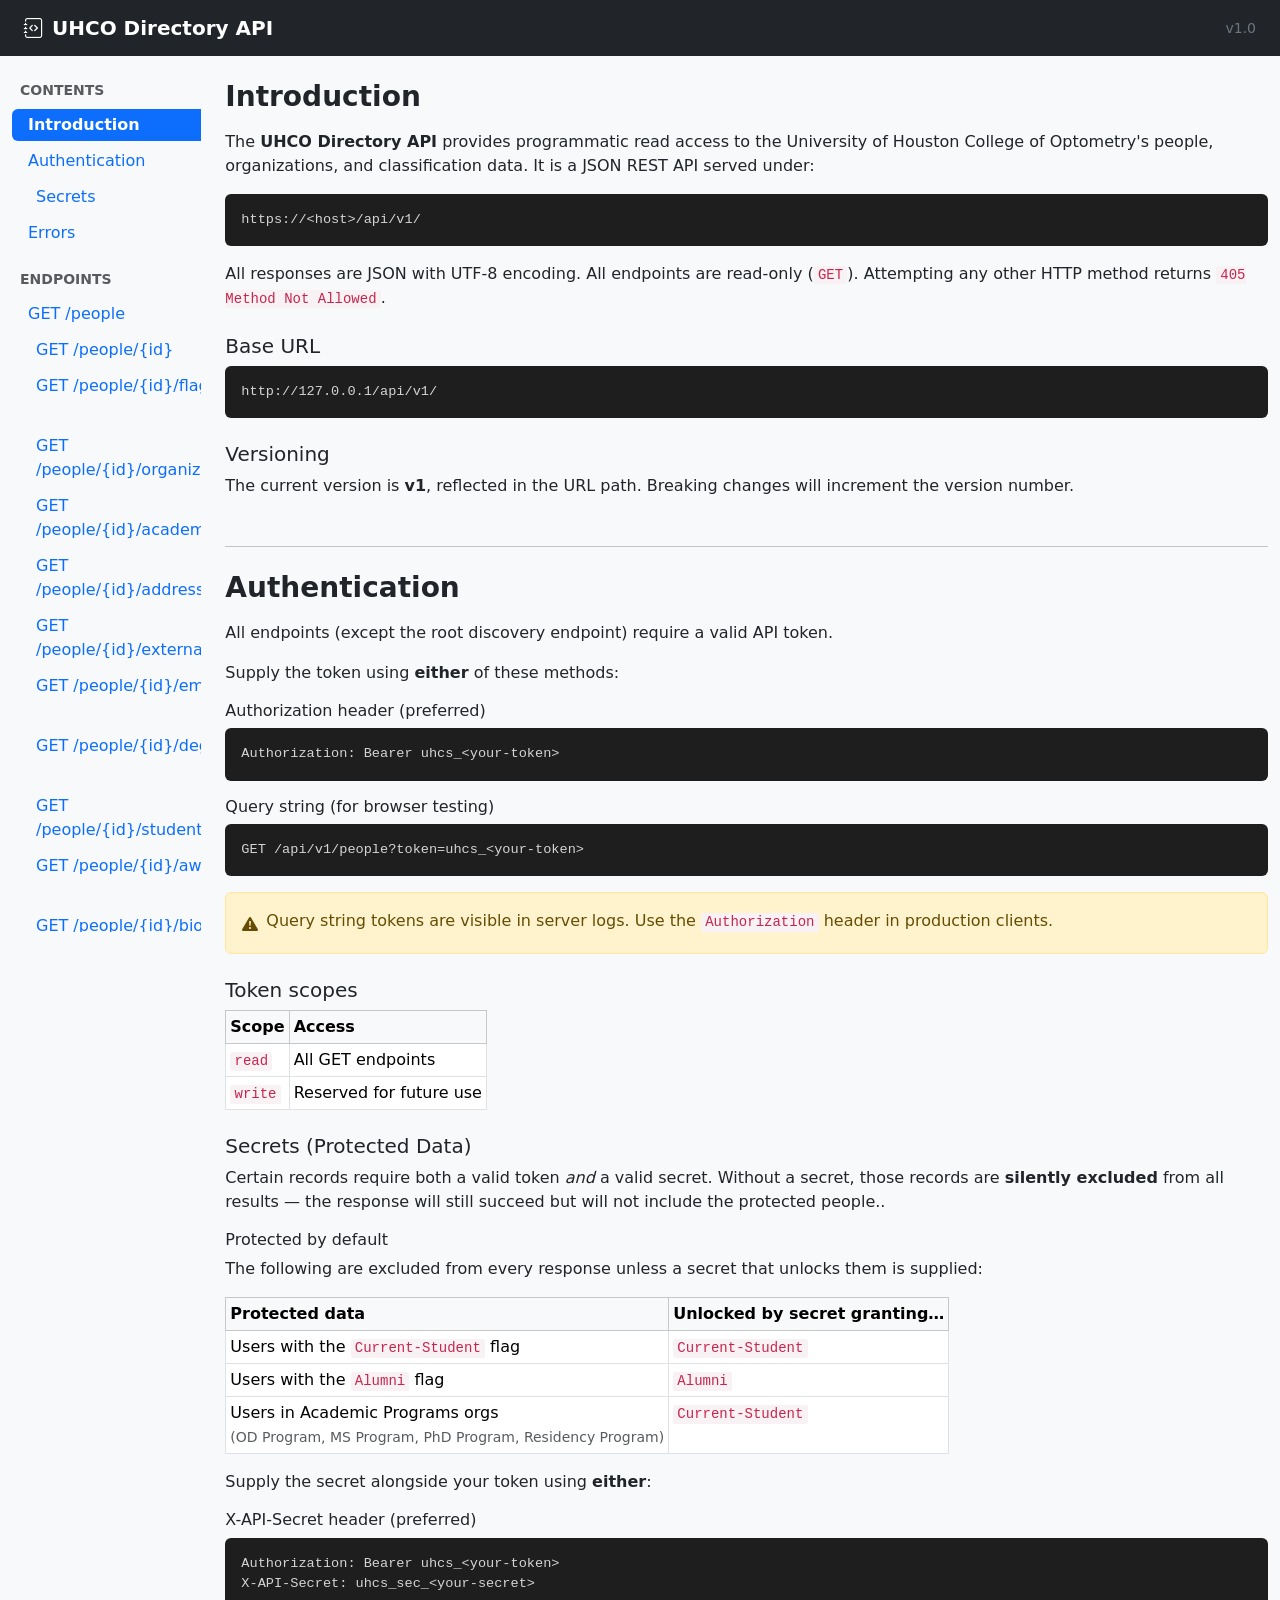
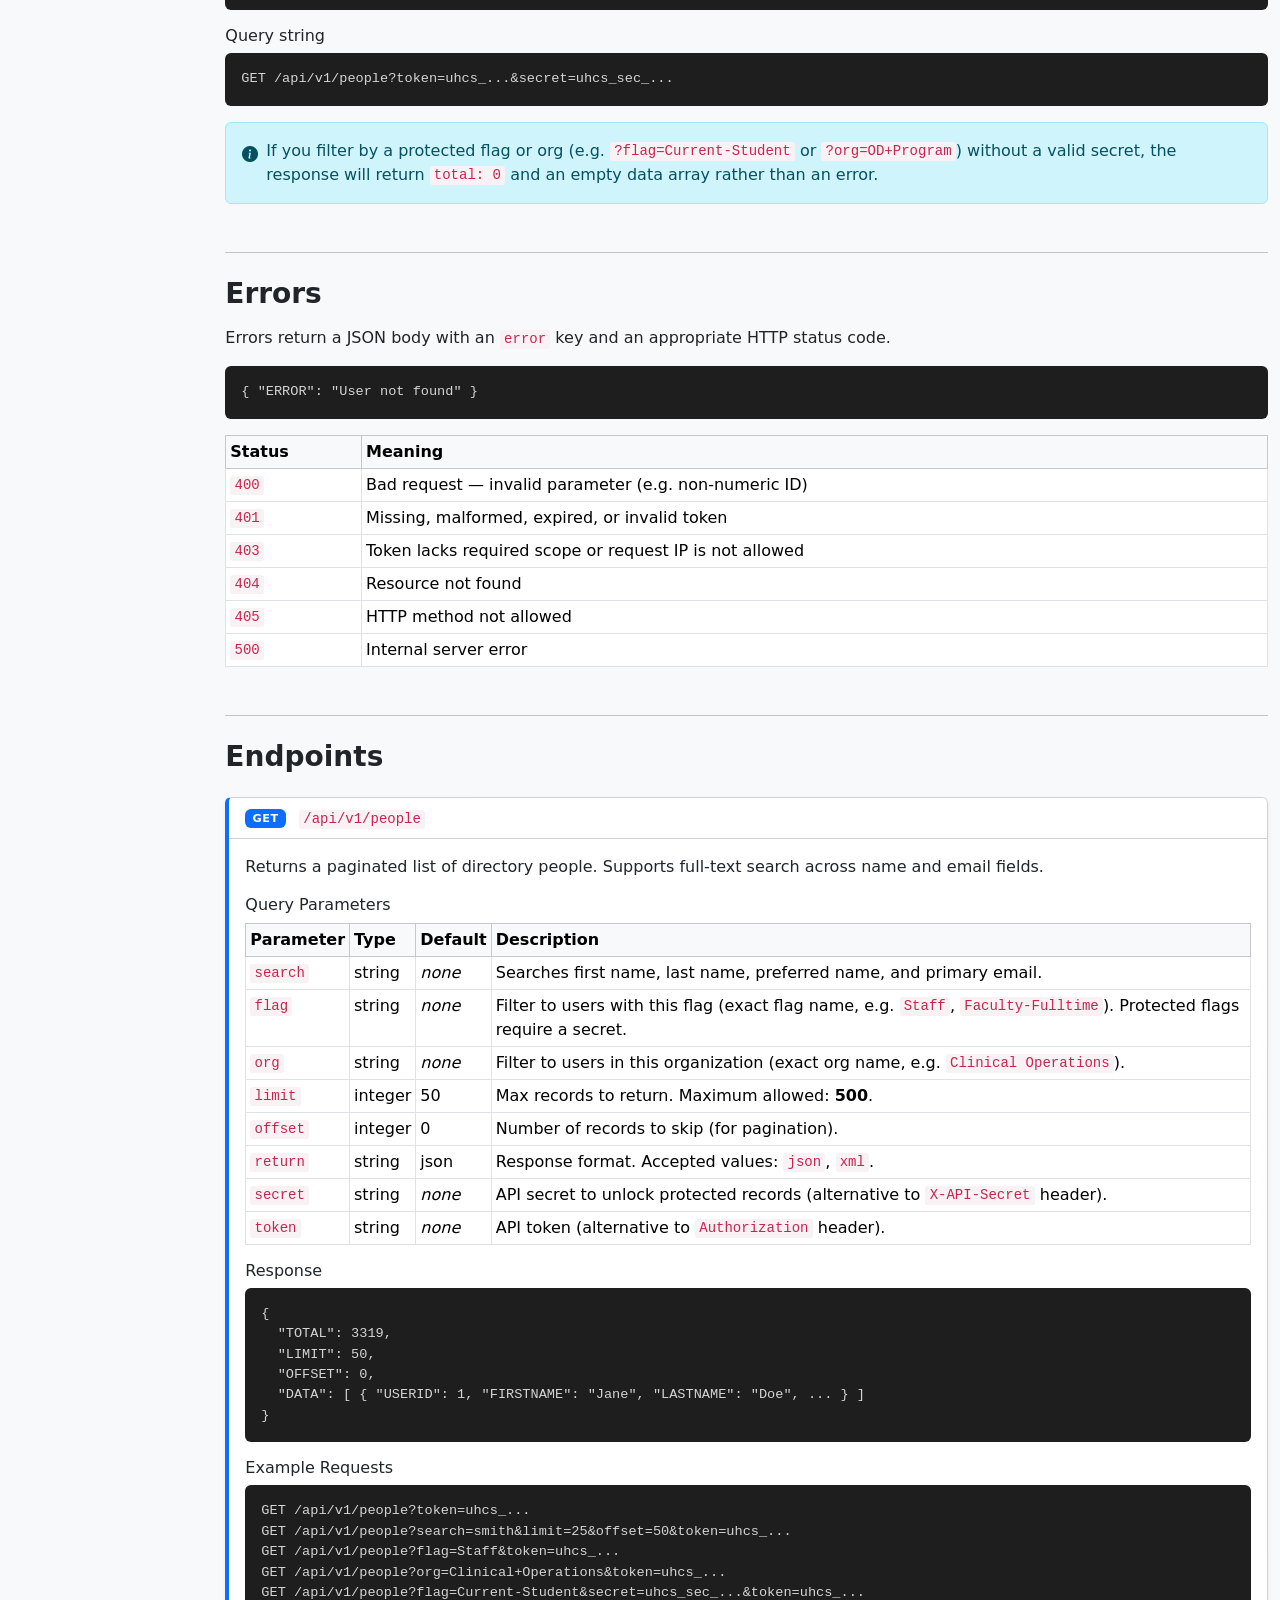
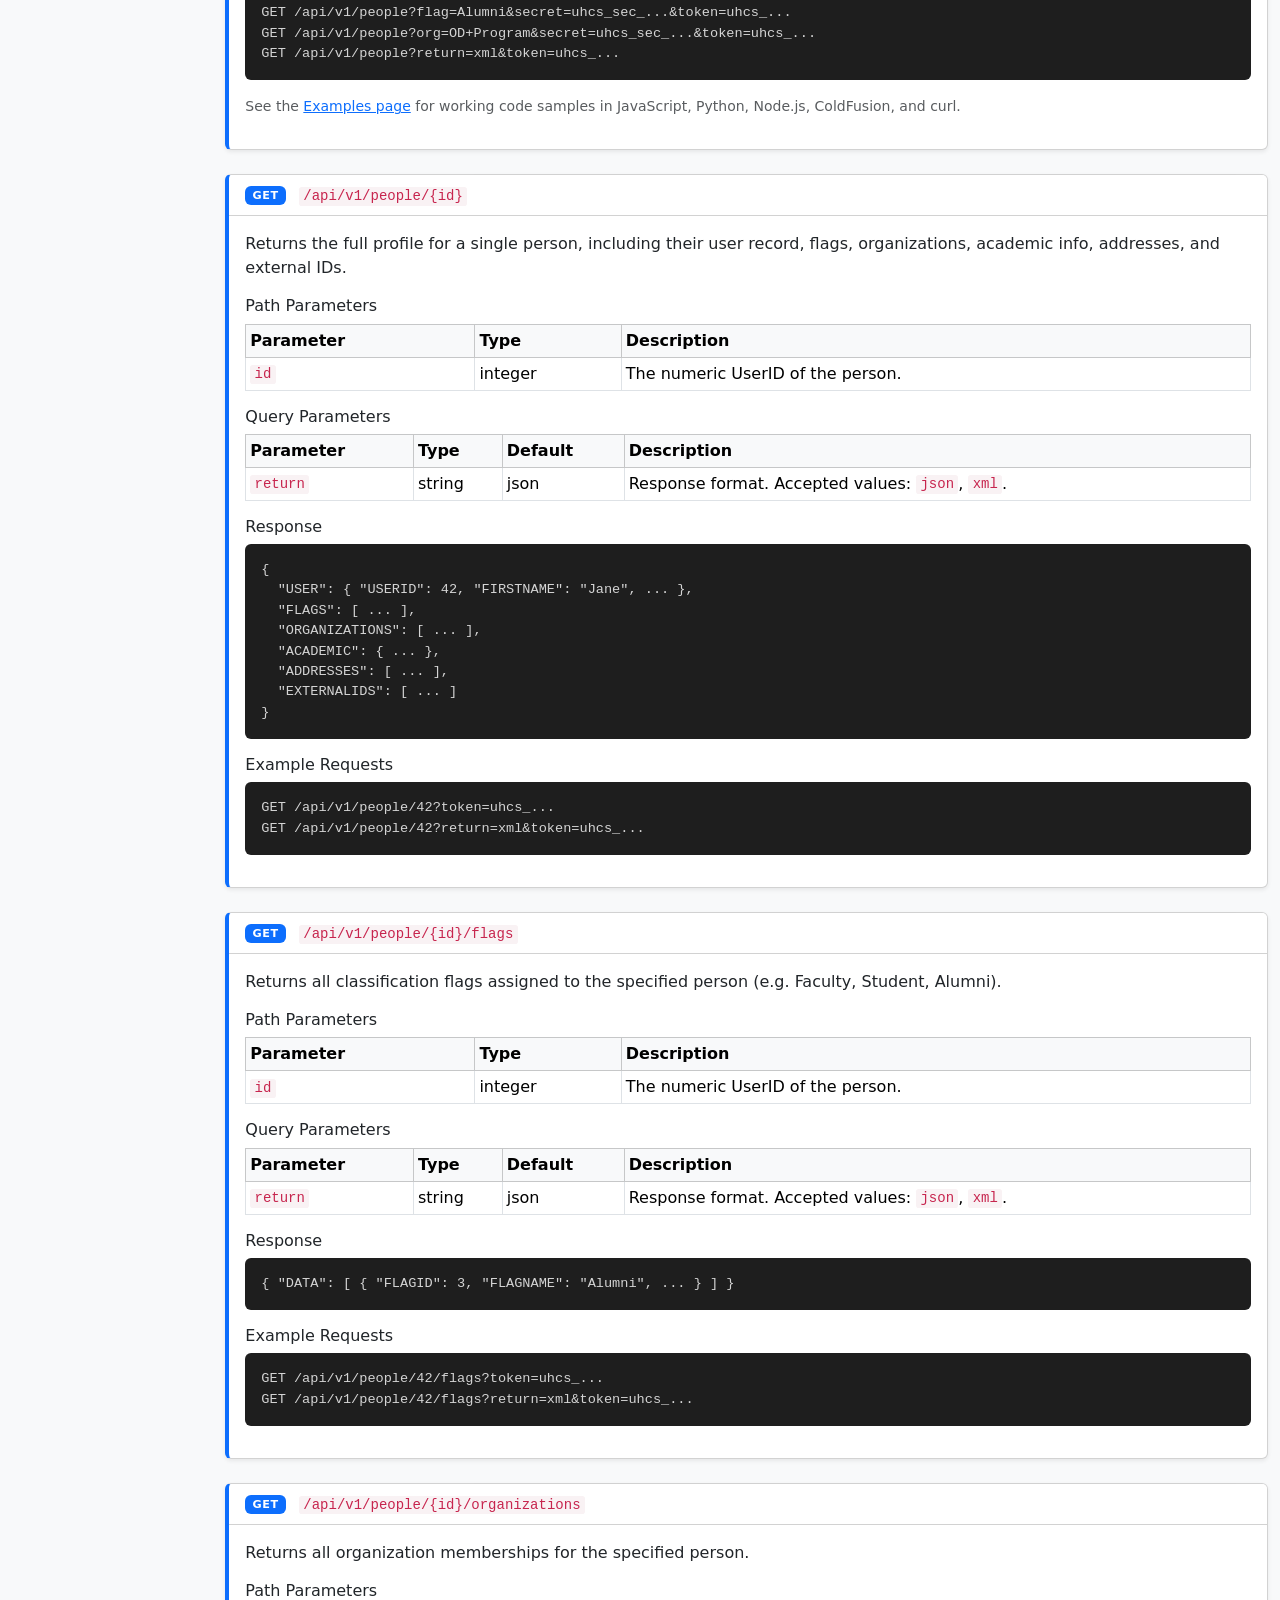
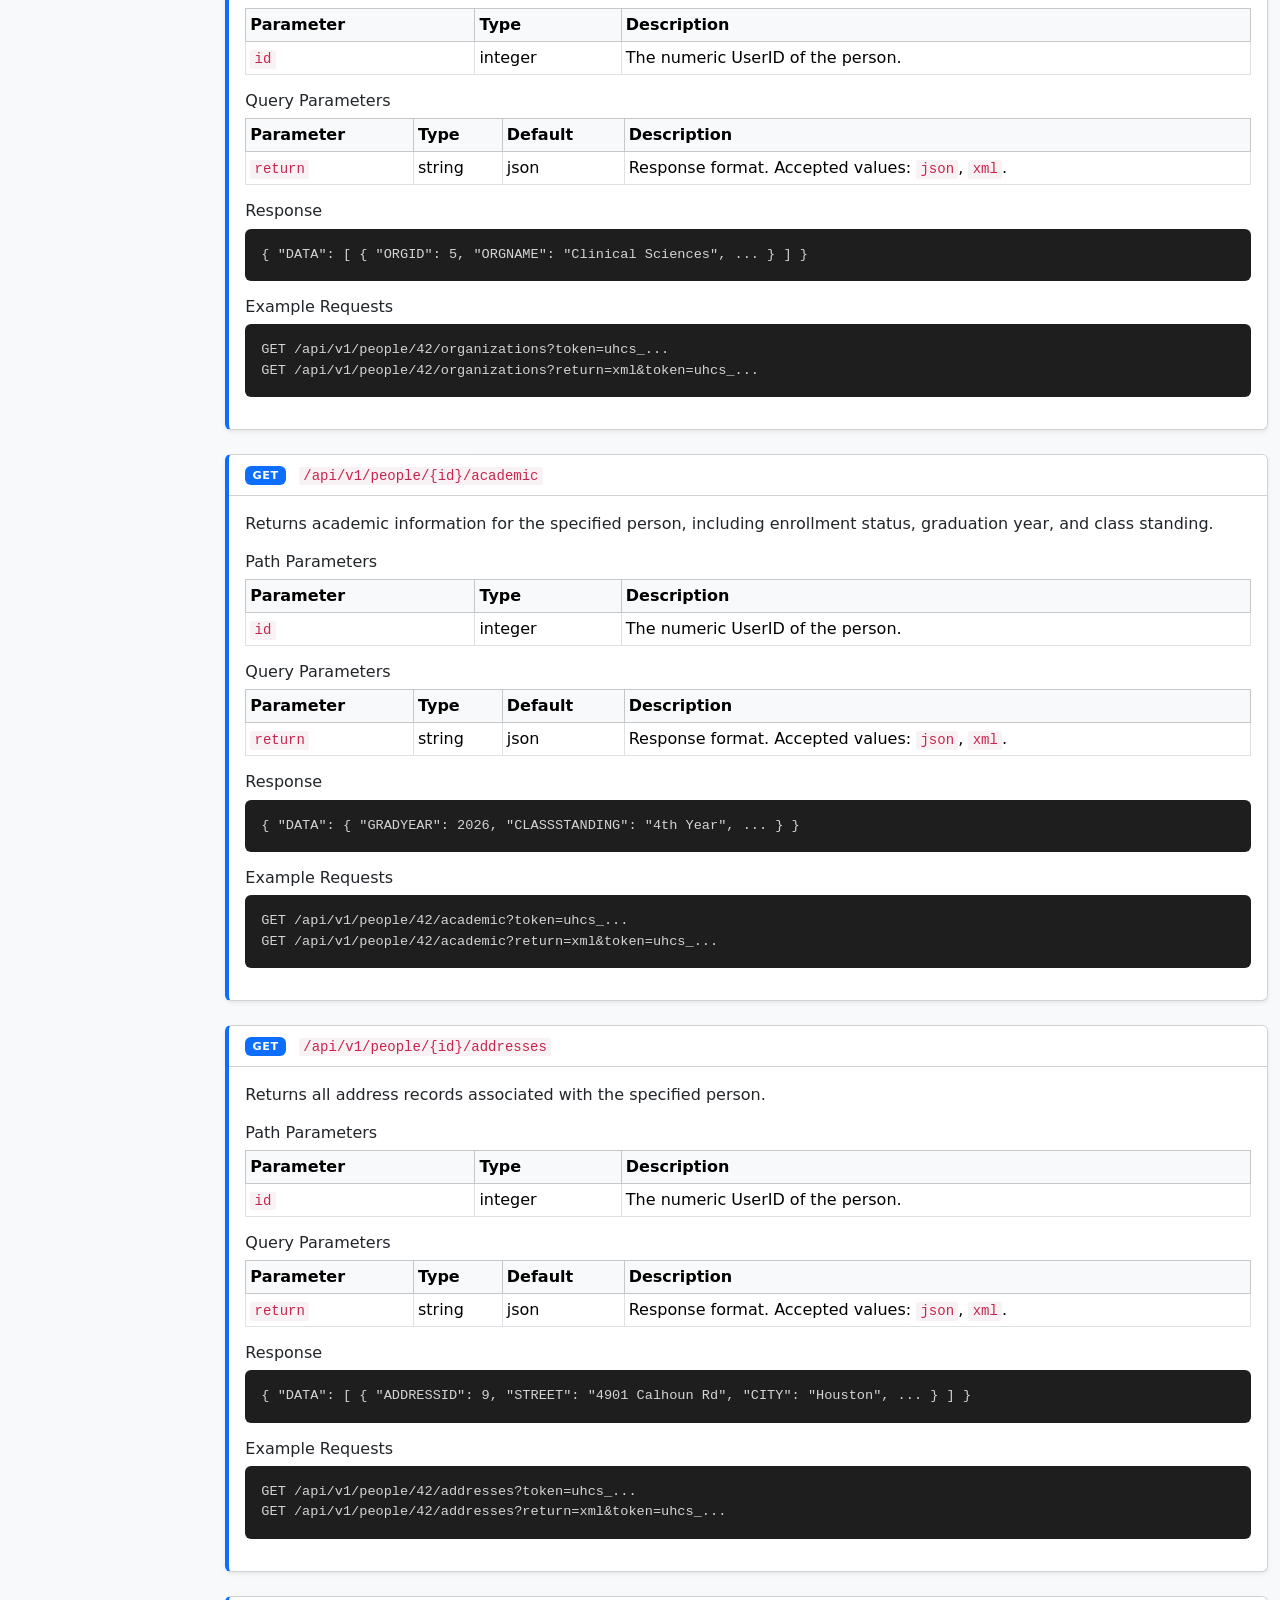
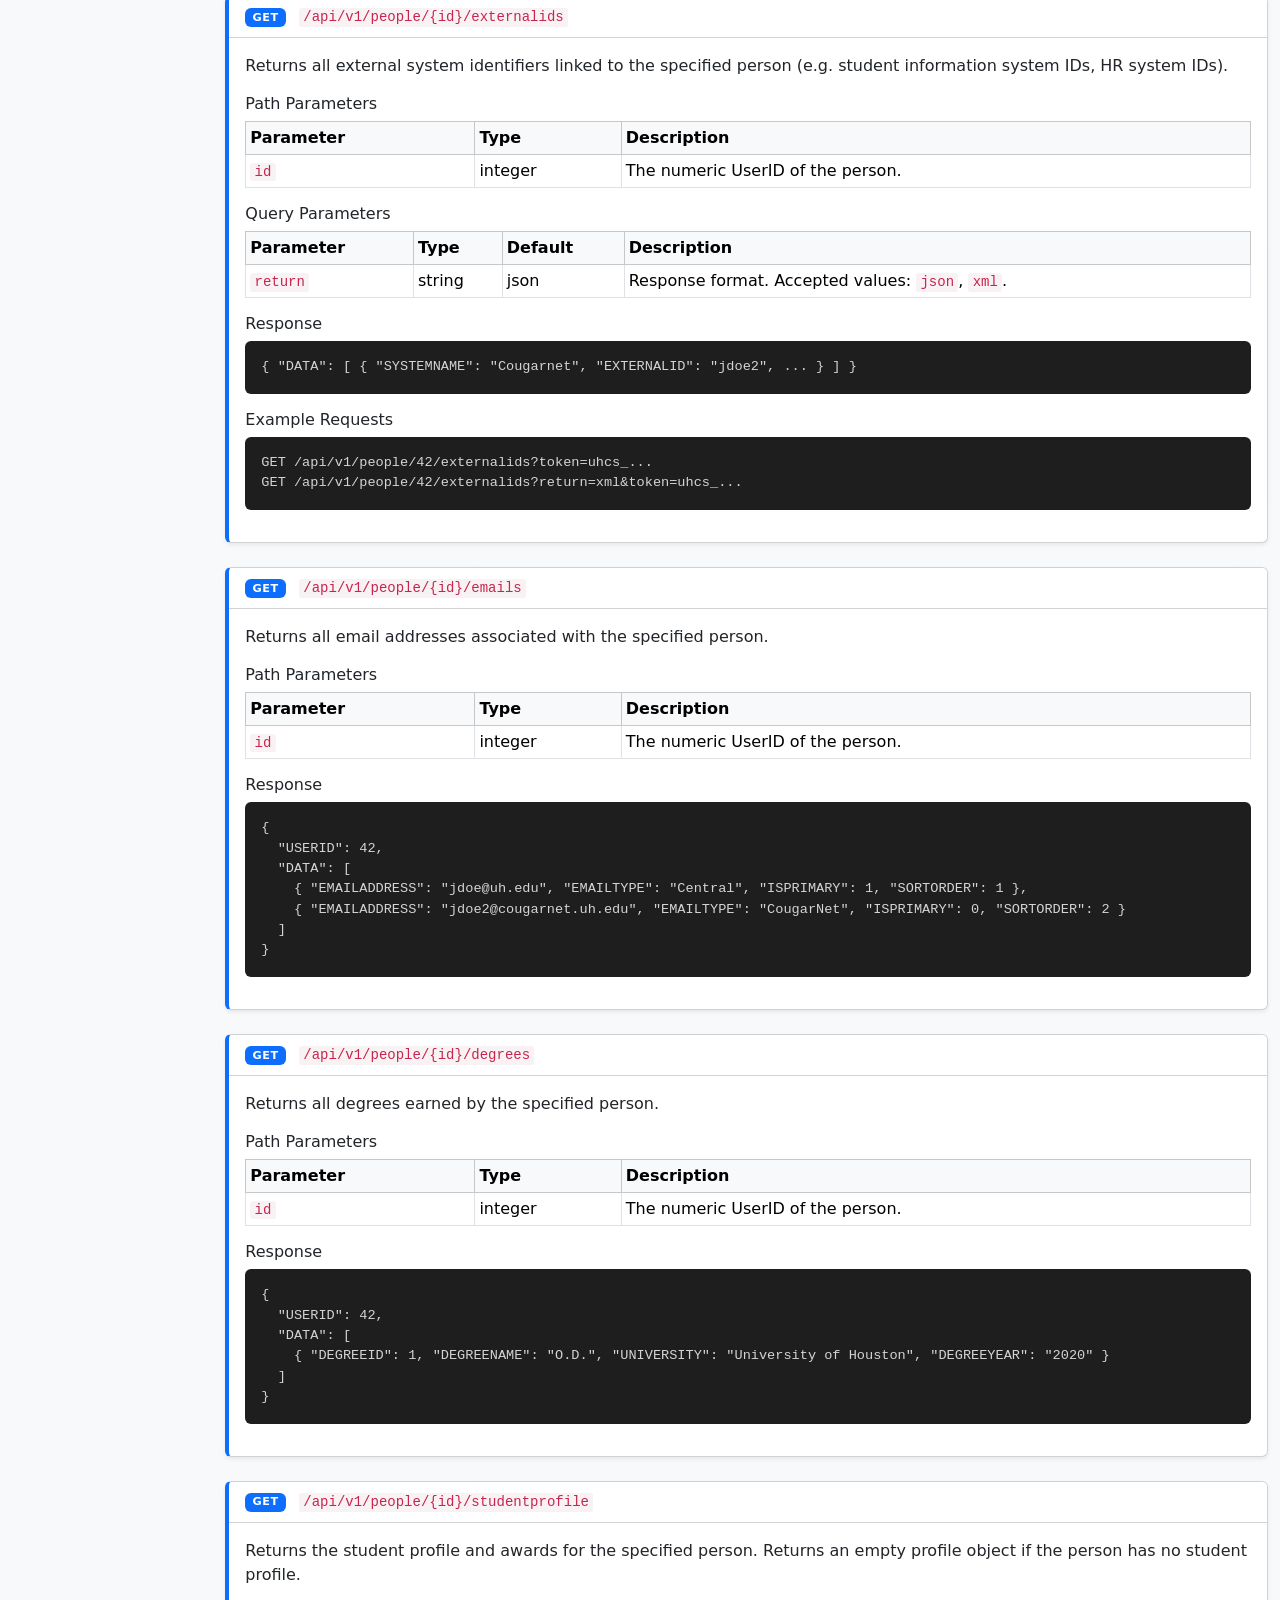
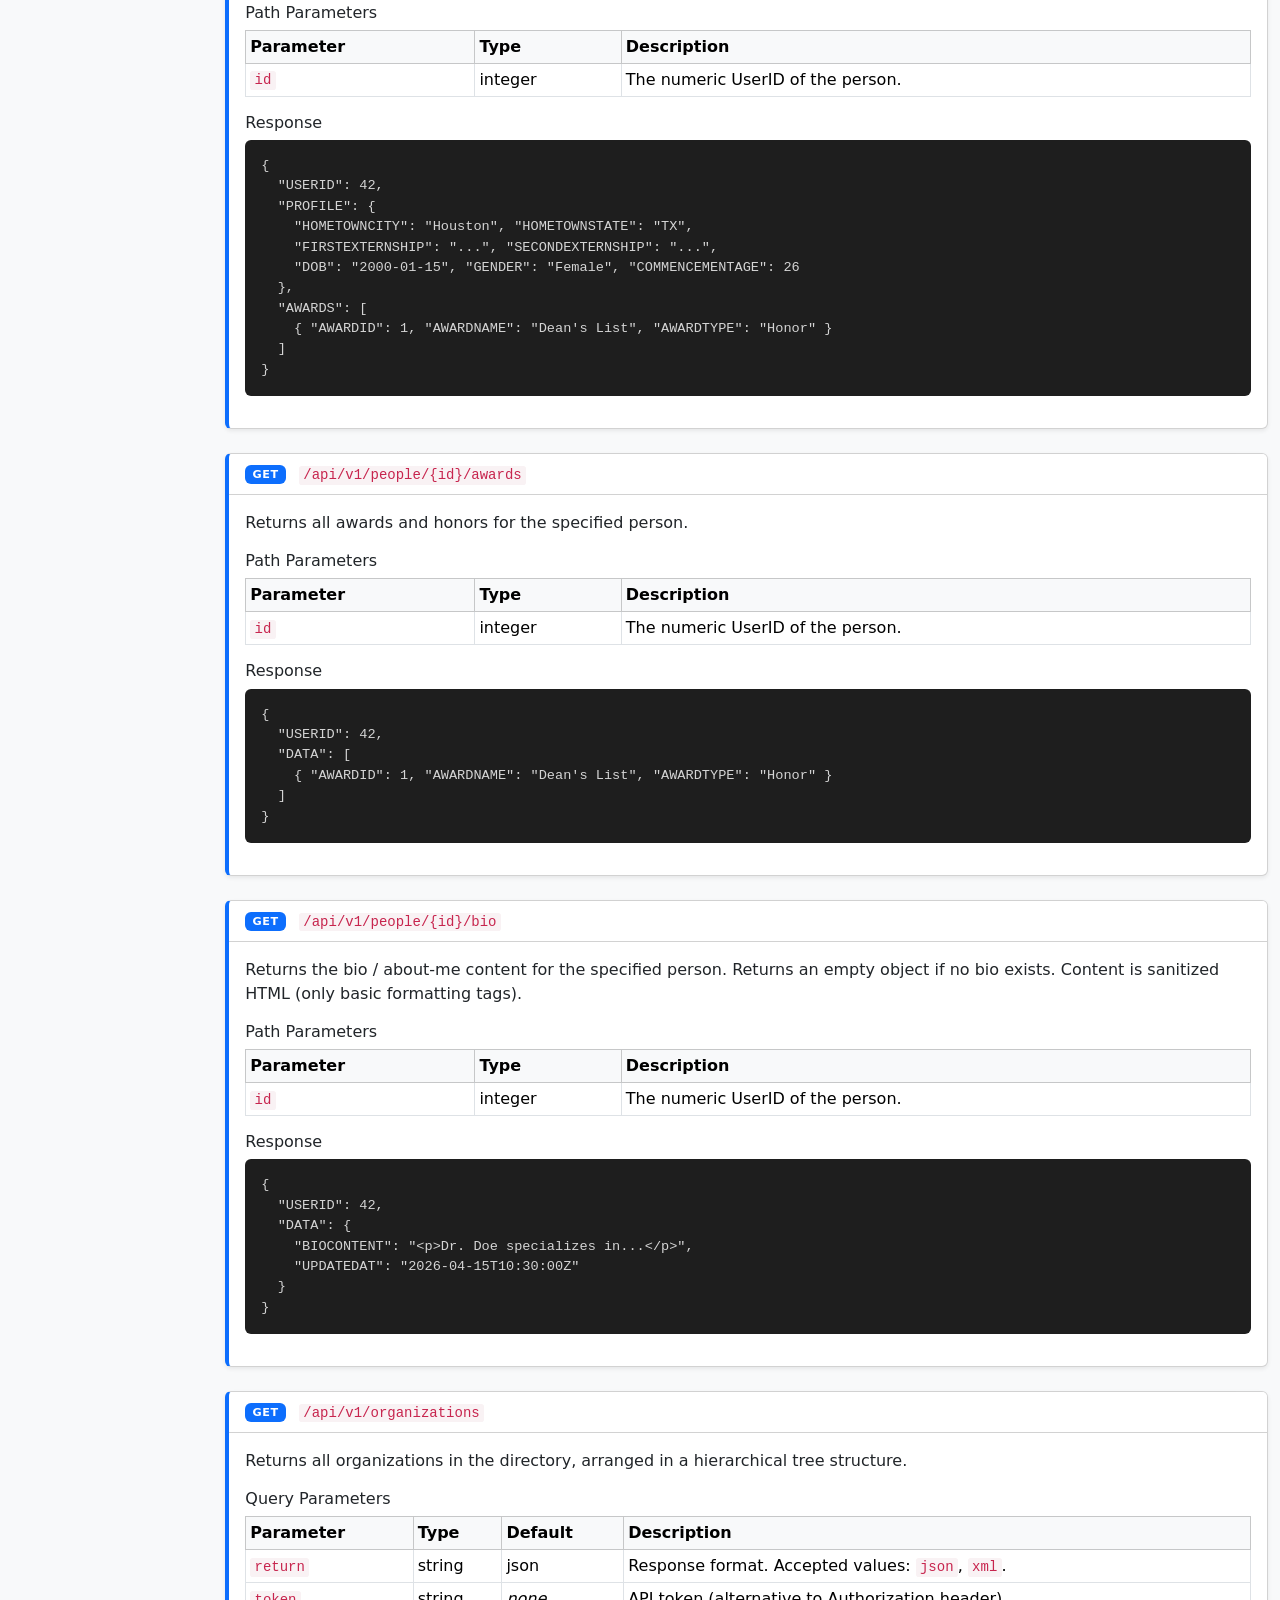
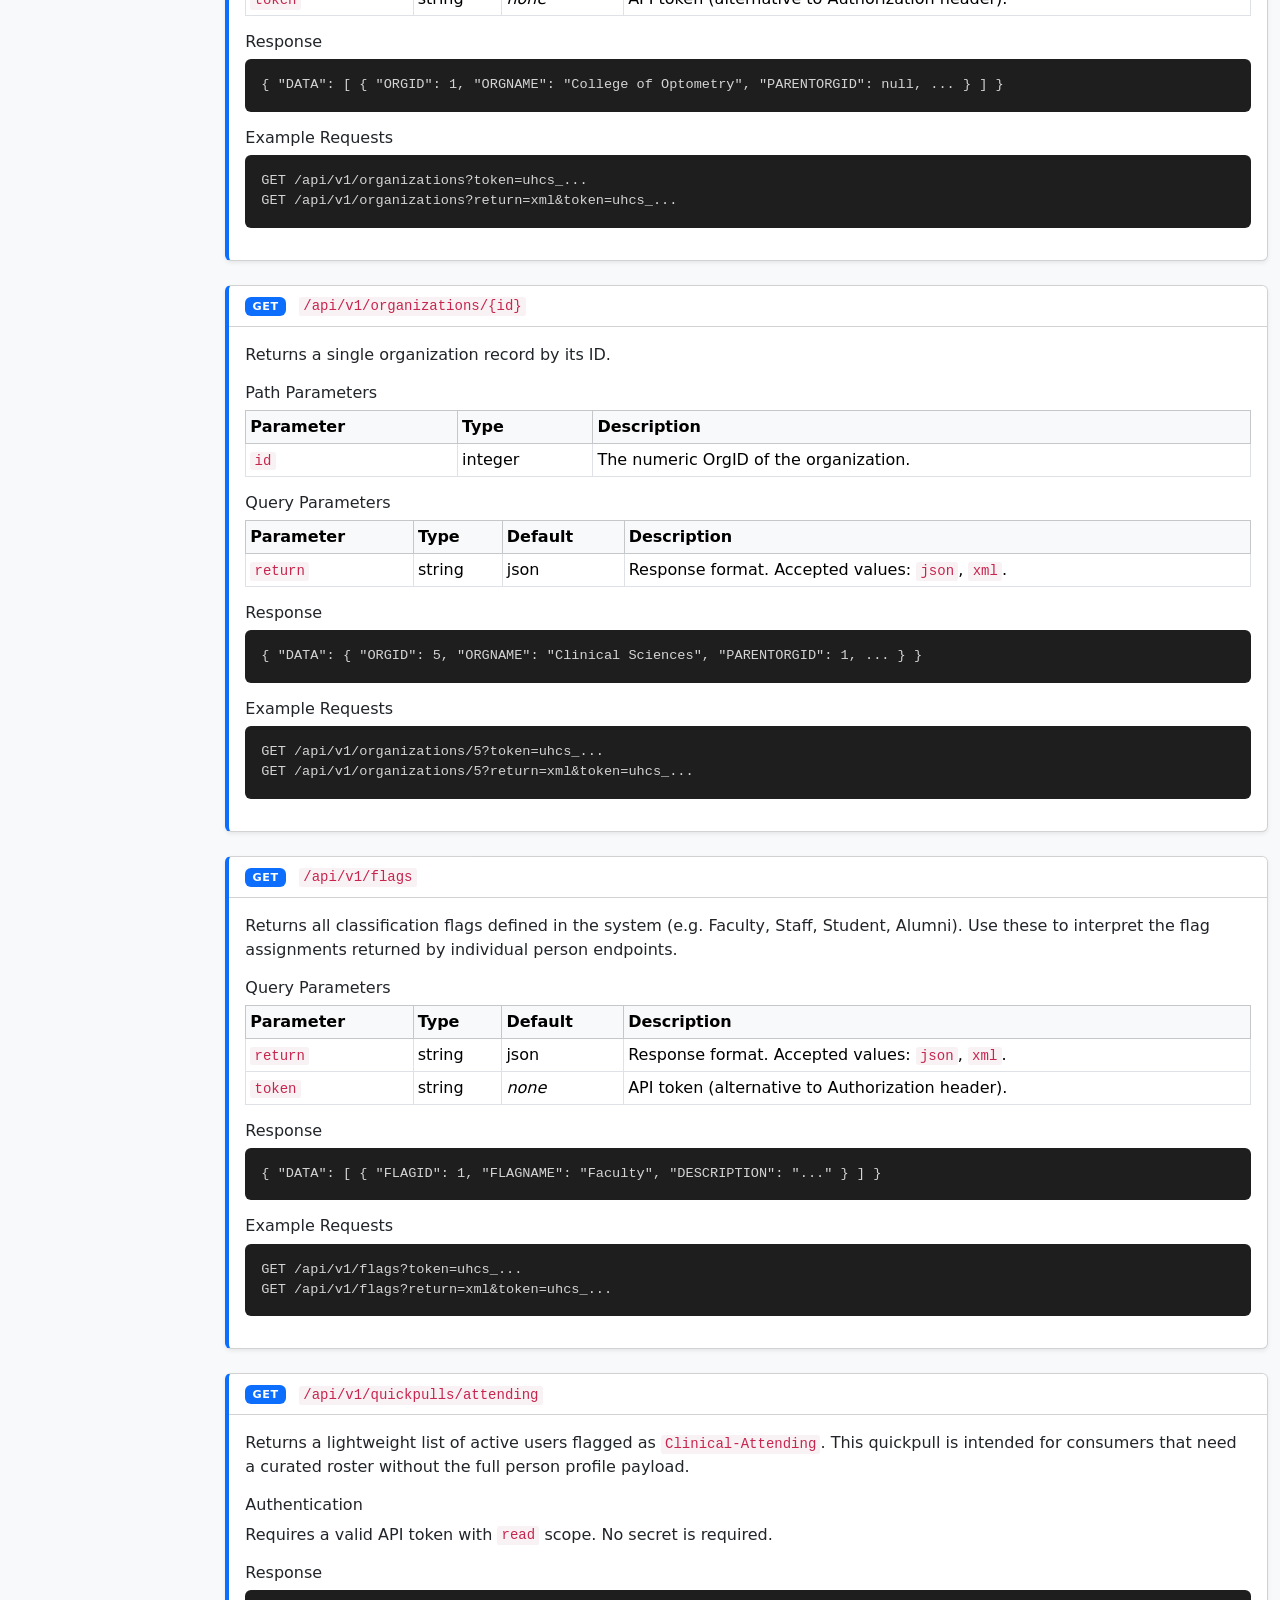
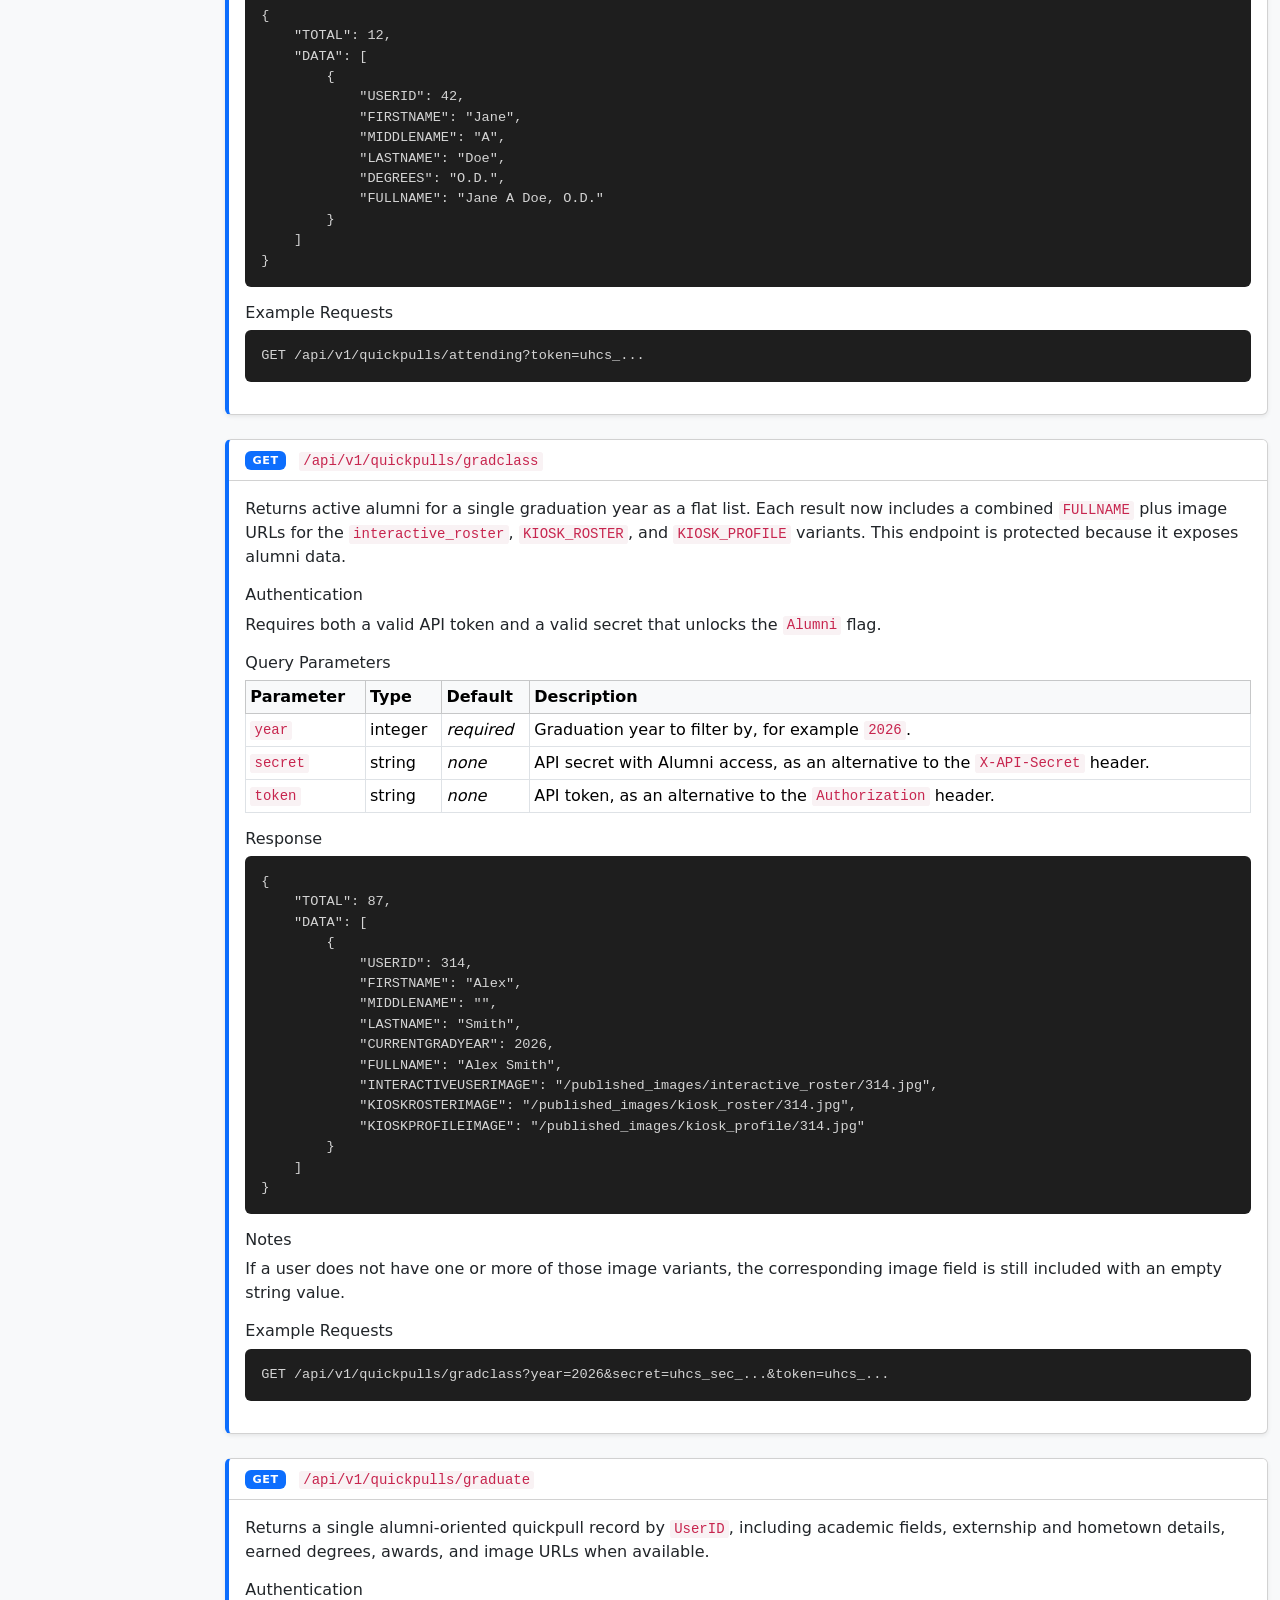
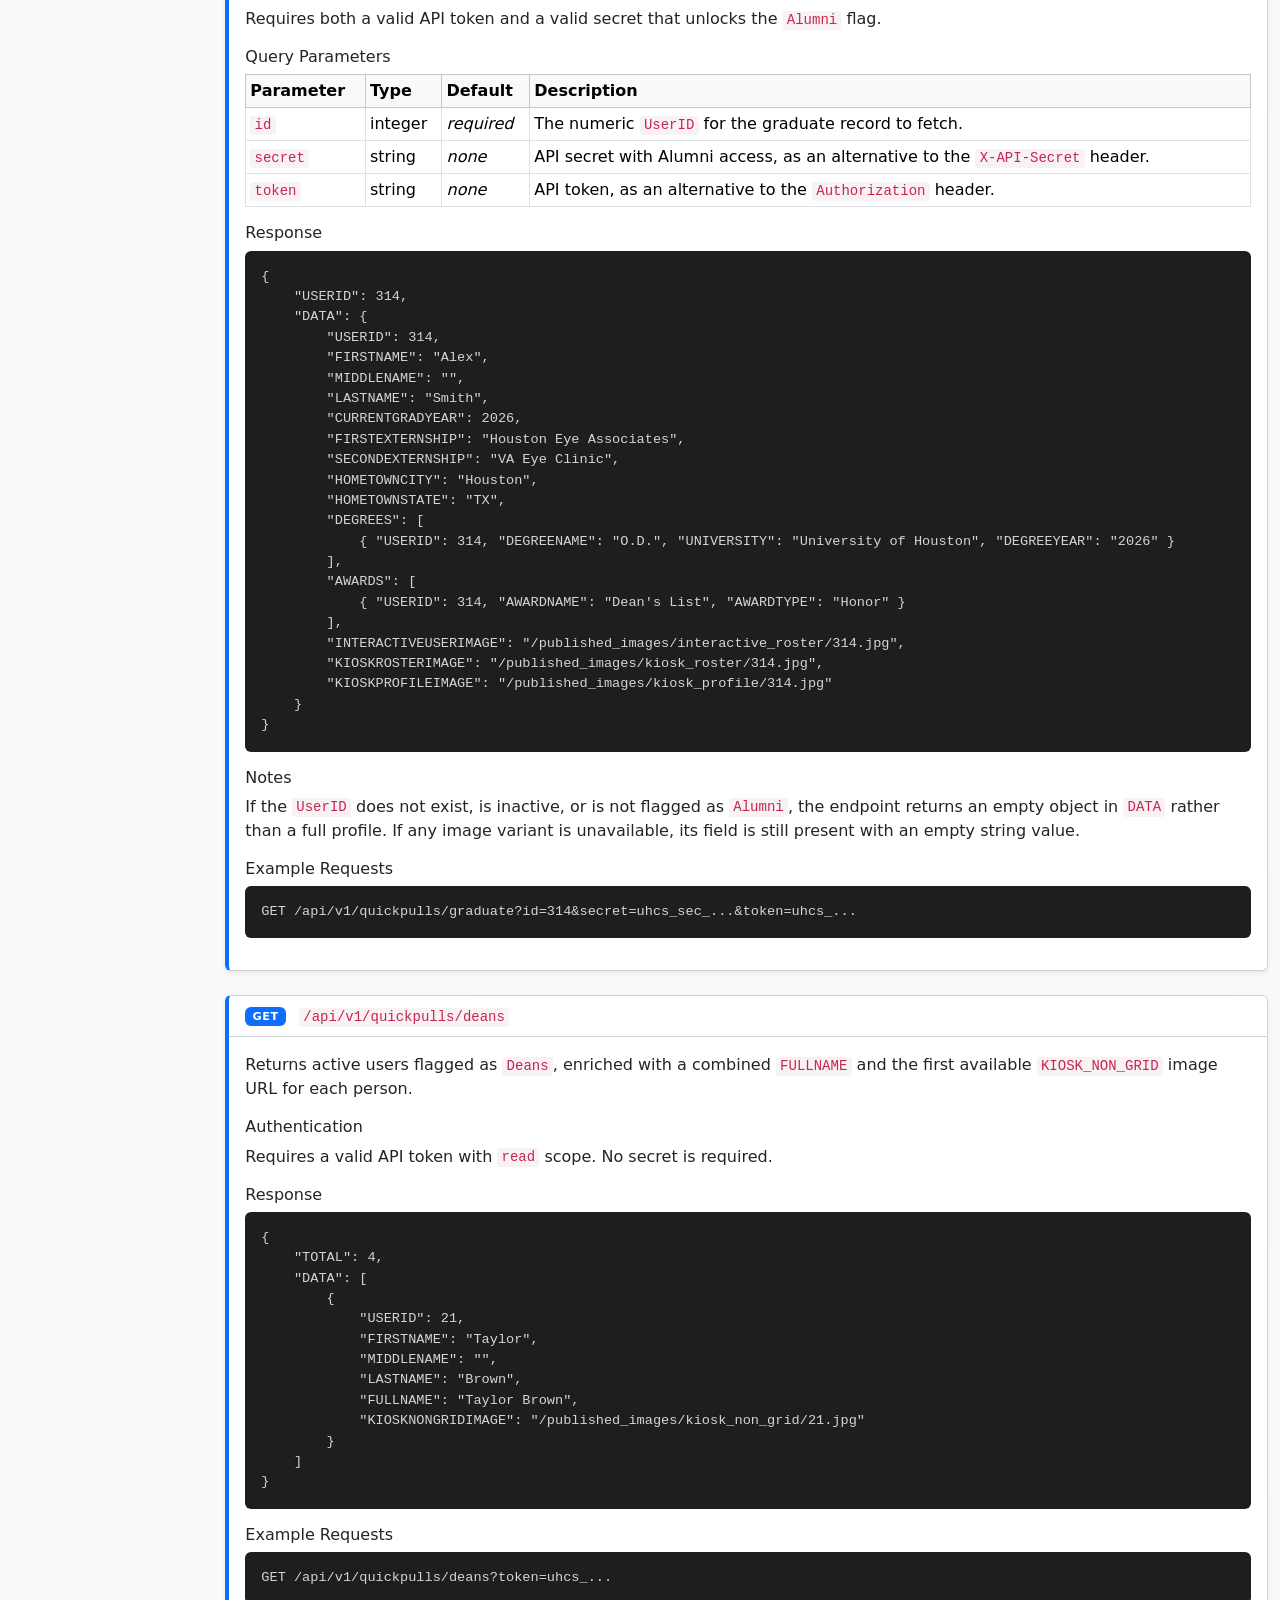
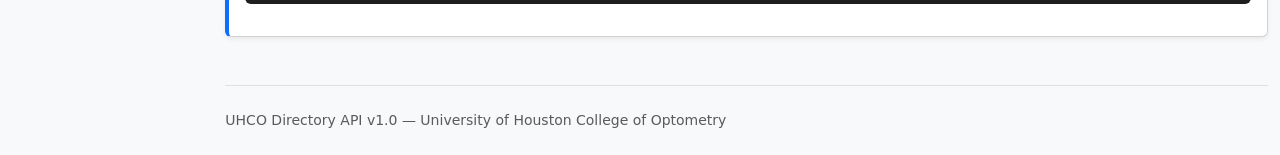
==== commit a6baebb9: "API changes to QuickPull Endpoints" ====
--- a/api/docs.html
+++ b/api/docs.html
@@ -68,6 +68,10 @@
                     <a class="nav-link py-1" href="#ep-orgs">GET /organizations</a>
                     <a class="nav-link py-1 ps-4 small" href="#ep-org">GET /organizations/{id}</a>
                     <a class="nav-link py-1" href="#ep-flags">GET /flags</a>
+                    <a class="nav-link py-1" href="#ep-quickpull-attending">GET /quickpulls/attending</a>
+                    <a class="nav-link py-1 ps-4 small" href="#ep-quickpull-gradclass">GET /quickpulls/gradclass</a>
+                    <a class="nav-link py-1 ps-4 small" href="#ep-quickpull-graduate">GET /quickpulls/graduate</a>
+                    <a class="nav-link py-1 ps-4 small" href="#ep-quickpull-deans">GET /quickpulls/deans</a>
                     <div class="fw-semibold text-uppercase text-muted small mt-3 mb-1 ps-2">More</div>
                     <a class="nav-link py-1" href="examples.html"><i class="bi bi-code-slash me-1"></i>Code Examples</a>
                 </nav>
@@ -711,6 +715,177 @@
                 </div>
             </div>
 
+                        <!-- GET /quickpulls/attending -->
+                        <div class="card endpoint-card shadow-sm mb-4" id="ep-quickpull-attending">
+                                <div class="card-header bg-white">
+                                        <span class="badge bg-primary method-badge me-2">GET</span>
+                                        <code>/api/v1/quickpulls/attending</code>
+                                </div>
+                                <div class="card-body">
+                                        <p class="mb-3">Returns a lightweight list of active users flagged as <code>Clinical-Attending</code>. This quickpull is intended for consumers that need a curated roster without the full person profile payload.</p>
+
+                                        <h6>Authentication</h6>
+                                        <p>Requires a valid API token with <code>read</code> scope. No secret is required.</p>
+
+                                        <h6 class="mt-3">Response</h6>
+                                        <pre class="example">{
+    "TOTAL": 12,
+    "DATA": [
+        {
+            "USERID": 42,
+            "FIRSTNAME": "Jane",
+            "MIDDLENAME": "A",
+            "LASTNAME": "Doe",
+            "DEGREES": "O.D.",
+            "FULLNAME": "Jane A Doe, O.D."
+        }
+    ]
+}</pre>
+
+                                        <h6 class="mt-3">Example Requests</h6>
+                                        <pre class="example">GET /api/v1/quickpulls/attending?token=uhcs_...</pre>
+                                </div>
+                        </div>
+
+                        <!-- GET /quickpulls/gradclass -->
+                        <div class="card endpoint-card shadow-sm mb-4" id="ep-quickpull-gradclass">
+                                <div class="card-header bg-white">
+                                        <span class="badge bg-primary method-badge me-2">GET</span>
+                                        <code>/api/v1/quickpulls/gradclass</code>
+                                </div>
+                                <div class="card-body">
+                                        <p class="mb-3">Returns active alumni for a single graduation year as a flat list. Each result now includes a combined <code>FULLNAME</code> plus image URLs for the <code>interactive_roster</code>, <code>KIOSK_ROSTER</code>, and <code>KIOSK_PROFILE</code> variants. This endpoint is protected because it exposes alumni data.</p>
+
+                                        <h6>Authentication</h6>
+                                        <p>Requires both a valid API token and a valid secret that unlocks the <code>Alumni</code> flag.</p>
+
+                                        <h6 class="mt-3">Query Parameters</h6>
+                                        <table class="table table-sm table-bordered param-table">
+                                                <thead class="table-light">
+                                                        <tr><th>Parameter</th><th>Type</th><th>Default</th><th>Description</th></tr>
+                                                </thead>
+                                                <tbody>
+                                                        <tr><td><code>year</code></td><td>integer</td><td><em>required</em></td><td>Graduation year to filter by, for example <code>2026</code>.</td></tr>
+                                                        <tr><td><code>secret</code></td><td>string</td><td><em>none</em></td><td>API secret with Alumni access, as an alternative to the <code>X-API-Secret</code> header.</td></tr>
+                                                        <tr><td><code>token</code></td><td>string</td><td><em>none</em></td><td>API token, as an alternative to the <code>Authorization</code> header.</td></tr>
+                                                </tbody>
+                                        </table>
+
+                                        <h6 class="mt-3">Response</h6>
+                                        <pre class="example">{
+    "TOTAL": 87,
+    "DATA": [
+        {
+            "USERID": 314,
+            "FIRSTNAME": "Alex",
+            "MIDDLENAME": "",
+            "LASTNAME": "Smith",
+            "CURRENTGRADYEAR": 2026,
+            "FULLNAME": "Alex Smith",
+            "INTERACTIVEUSERIMAGE": "/published_images/interactive_roster/314.jpg",
+            "KIOSKROSTERIMAGE": "/published_images/kiosk_roster/314.jpg",
+            "KIOSKPROFILEIMAGE": "/published_images/kiosk_profile/314.jpg"
+        }
+    ]
+}</pre>
+
+                                        <h6 class="mt-3">Notes</h6>
+                                        <p>If a user does not have one or more of those image variants, the corresponding image field is still included with an empty string value.</p>
+
+                                        <h6 class="mt-3">Example Requests</h6>
+                                        <pre class="example">GET /api/v1/quickpulls/gradclass?year=2026&amp;secret=uhcs_sec_...&amp;token=uhcs_...</pre>
+                                </div>
+                        </div>
+
+                        <!-- GET /quickpulls/graduate -->
+                        <div class="card endpoint-card shadow-sm mb-4" id="ep-quickpull-graduate">
+                                <div class="card-header bg-white">
+                                        <span class="badge bg-primary method-badge me-2">GET</span>
+                                        <code>/api/v1/quickpulls/graduate</code>
+                                </div>
+                                <div class="card-body">
+                                        <p class="mb-3">Returns a single alumni-oriented quickpull record by <code>UserID</code>, including academic fields, externship and hometown details, earned degrees, awards, and image URLs when available.</p>
+
+                                        <h6>Authentication</h6>
+                                        <p>Requires both a valid API token and a valid secret that unlocks the <code>Alumni</code> flag.</p>
+
+                                        <h6 class="mt-3">Query Parameters</h6>
+                                        <table class="table table-sm table-bordered param-table">
+                                                <thead class="table-light">
+                                                        <tr><th>Parameter</th><th>Type</th><th>Default</th><th>Description</th></tr>
+                                                </thead>
+                                                <tbody>
+                                                        <tr><td><code>id</code></td><td>integer</td><td><em>required</em></td><td>The numeric <code>UserID</code> for the graduate record to fetch.</td></tr>
+                                                        <tr><td><code>secret</code></td><td>string</td><td><em>none</em></td><td>API secret with Alumni access, as an alternative to the <code>X-API-Secret</code> header.</td></tr>
+                                                        <tr><td><code>token</code></td><td>string</td><td><em>none</em></td><td>API token, as an alternative to the <code>Authorization</code> header.</td></tr>
+                                                </tbody>
+                                        </table>
+
+                                        <h6 class="mt-3">Response</h6>
+                                        <pre class="example">{
+    "USERID": 314,
+    "DATA": {
+        "USERID": 314,
+        "FIRSTNAME": "Alex",
+        "MIDDLENAME": "",
+        "LASTNAME": "Smith",
+        "CURRENTGRADYEAR": 2026,
+        "FIRSTEXTERNSHIP": "Houston Eye Associates",
+        "SECONDEXTERNSHIP": "VA Eye Clinic",
+        "HOMETOWNCITY": "Houston",
+        "HOMETOWNSTATE": "TX",
+        "DEGREES": [
+            { "USERID": 314, "DEGREENAME": "O.D.", "UNIVERSITY": "University of Houston", "DEGREEYEAR": "2026" }
+        ],
+        "AWARDS": [
+            { "USERID": 314, "AWARDNAME": "Dean's List", "AWARDTYPE": "Honor" }
+        ],
+        "INTERACTIVEUSERIMAGE": "/published_images/interactive_roster/314.jpg",
+        "KIOSKROSTERIMAGE": "/published_images/kiosk_roster/314.jpg",
+        "KIOSKPROFILEIMAGE": "/published_images/kiosk_profile/314.jpg"
+    }
+}</pre>
+
+                                        <h6 class="mt-3">Notes</h6>
+                                        <p>If the <code>UserID</code> does not exist, is inactive, or is not flagged as <code>Alumni</code>, the endpoint returns an empty object in <code>DATA</code> rather than a full profile. If any image variant is unavailable, its field is still present with an empty string value.</p>
+
+                                        <h6 class="mt-3">Example Requests</h6>
+                                        <pre class="example">GET /api/v1/quickpulls/graduate?id=314&amp;secret=uhcs_sec_...&amp;token=uhcs_...</pre>
+                                </div>
+                        </div>
+
+                        <!-- GET /quickpulls/deans -->
+                        <div class="card endpoint-card shadow-sm mb-4" id="ep-quickpull-deans">
+                                <div class="card-header bg-white">
+                                        <span class="badge bg-primary method-badge me-2">GET</span>
+                                        <code>/api/v1/quickpulls/deans</code>
+                                </div>
+                                <div class="card-body">
+                                        <p class="mb-3">Returns active users flagged as <code>Deans</code>, enriched with a combined <code>FULLNAME</code> and the first available <code>KIOSK_NON_GRID</code> image URL for each person.</p>
+
+                                        <h6>Authentication</h6>
+                                        <p>Requires a valid API token with <code>read</code> scope. No secret is required.</p>
+
+                                        <h6 class="mt-3">Response</h6>
+                                        <pre class="example">{
+    "TOTAL": 4,
+    "DATA": [
+        {
+            "USERID": 21,
+            "FIRSTNAME": "Taylor",
+            "MIDDLENAME": "",
+            "LASTNAME": "Brown",
+            "FULLNAME": "Taylor Brown",
+            "KIOSKNONGRIDIMAGE": "/published_images/kiosk_non_grid/21.jpg"
+        }
+    ]
+}</pre>
+
+                                        <h6 class="mt-3">Example Requests</h6>
+                                        <pre class="example">GET /api/v1/quickpulls/deans?token=uhcs_...</pre>
+                                </div>
+                        </div>
+
             <footer class="text-muted small mt-5 pt-4 border-top">
                 UHCO Directory API v1.0 &mdash; University of Houston College of Optometry
             </footer>
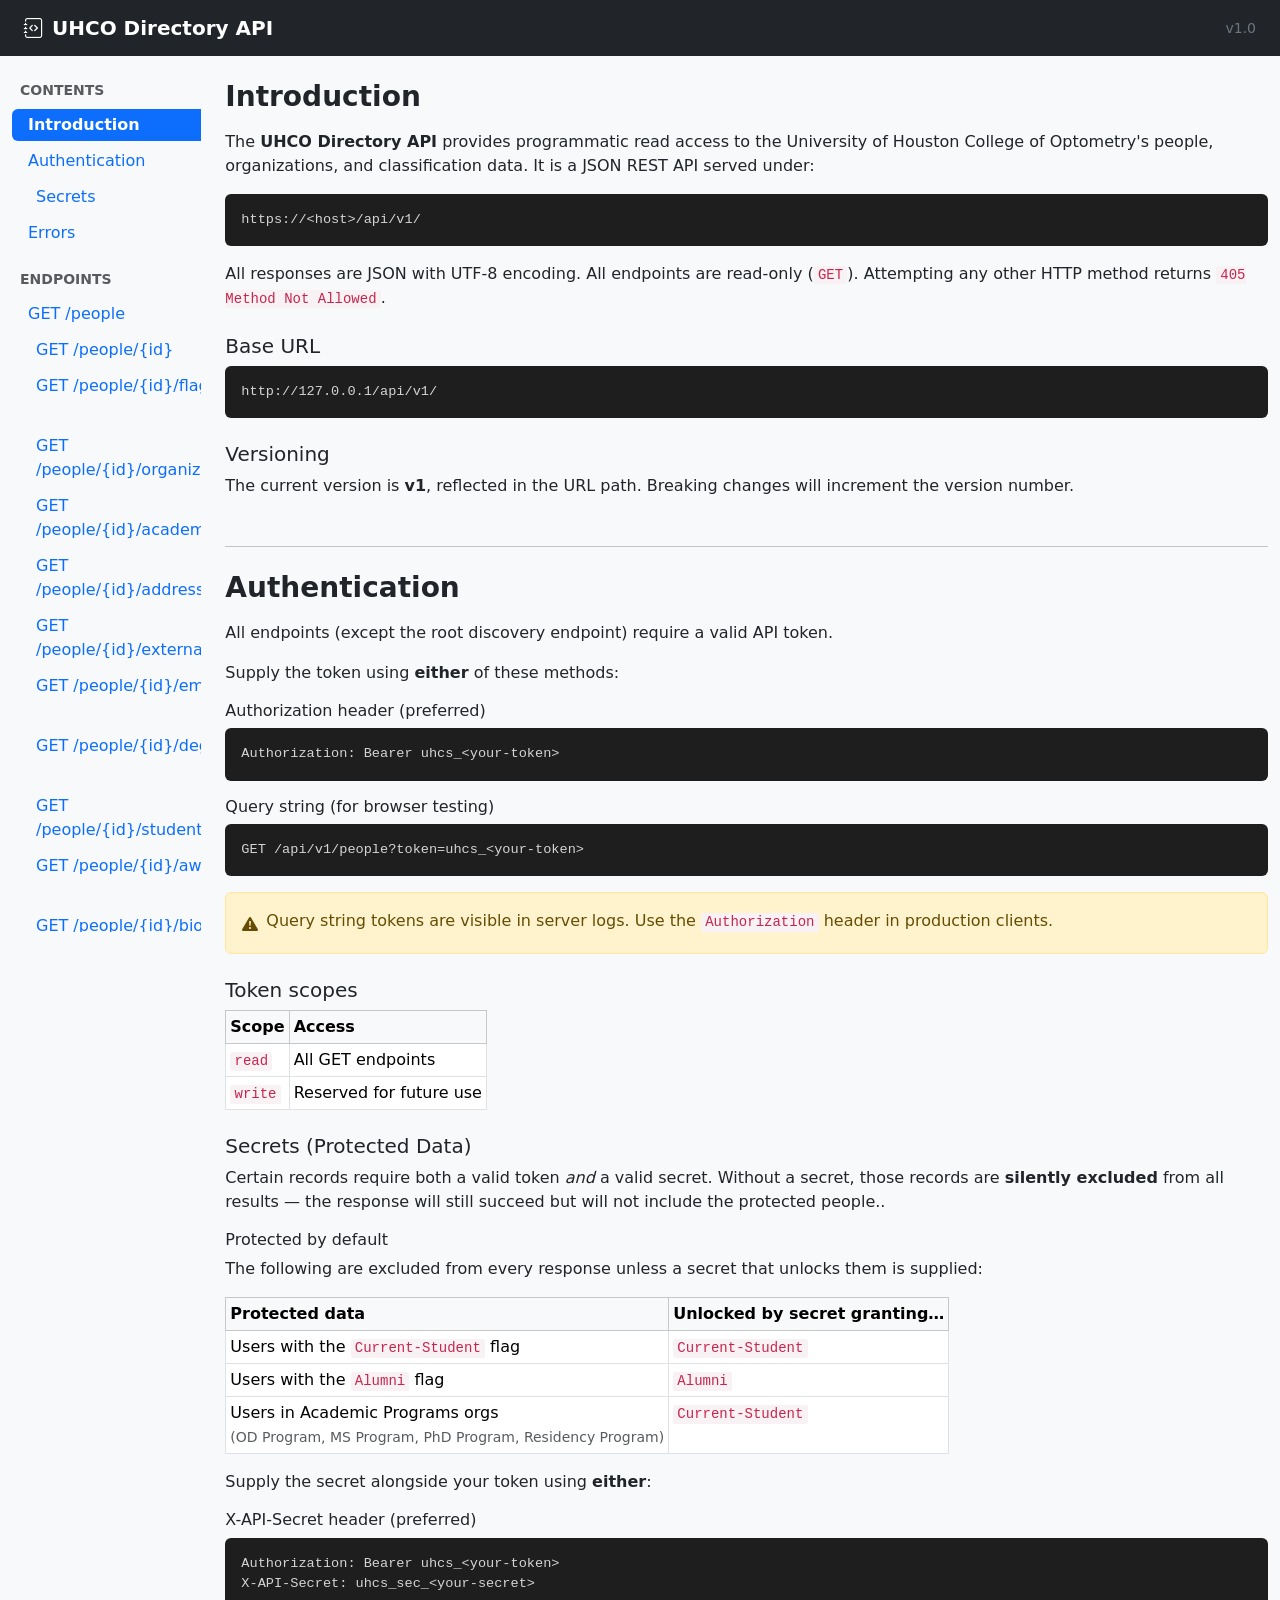
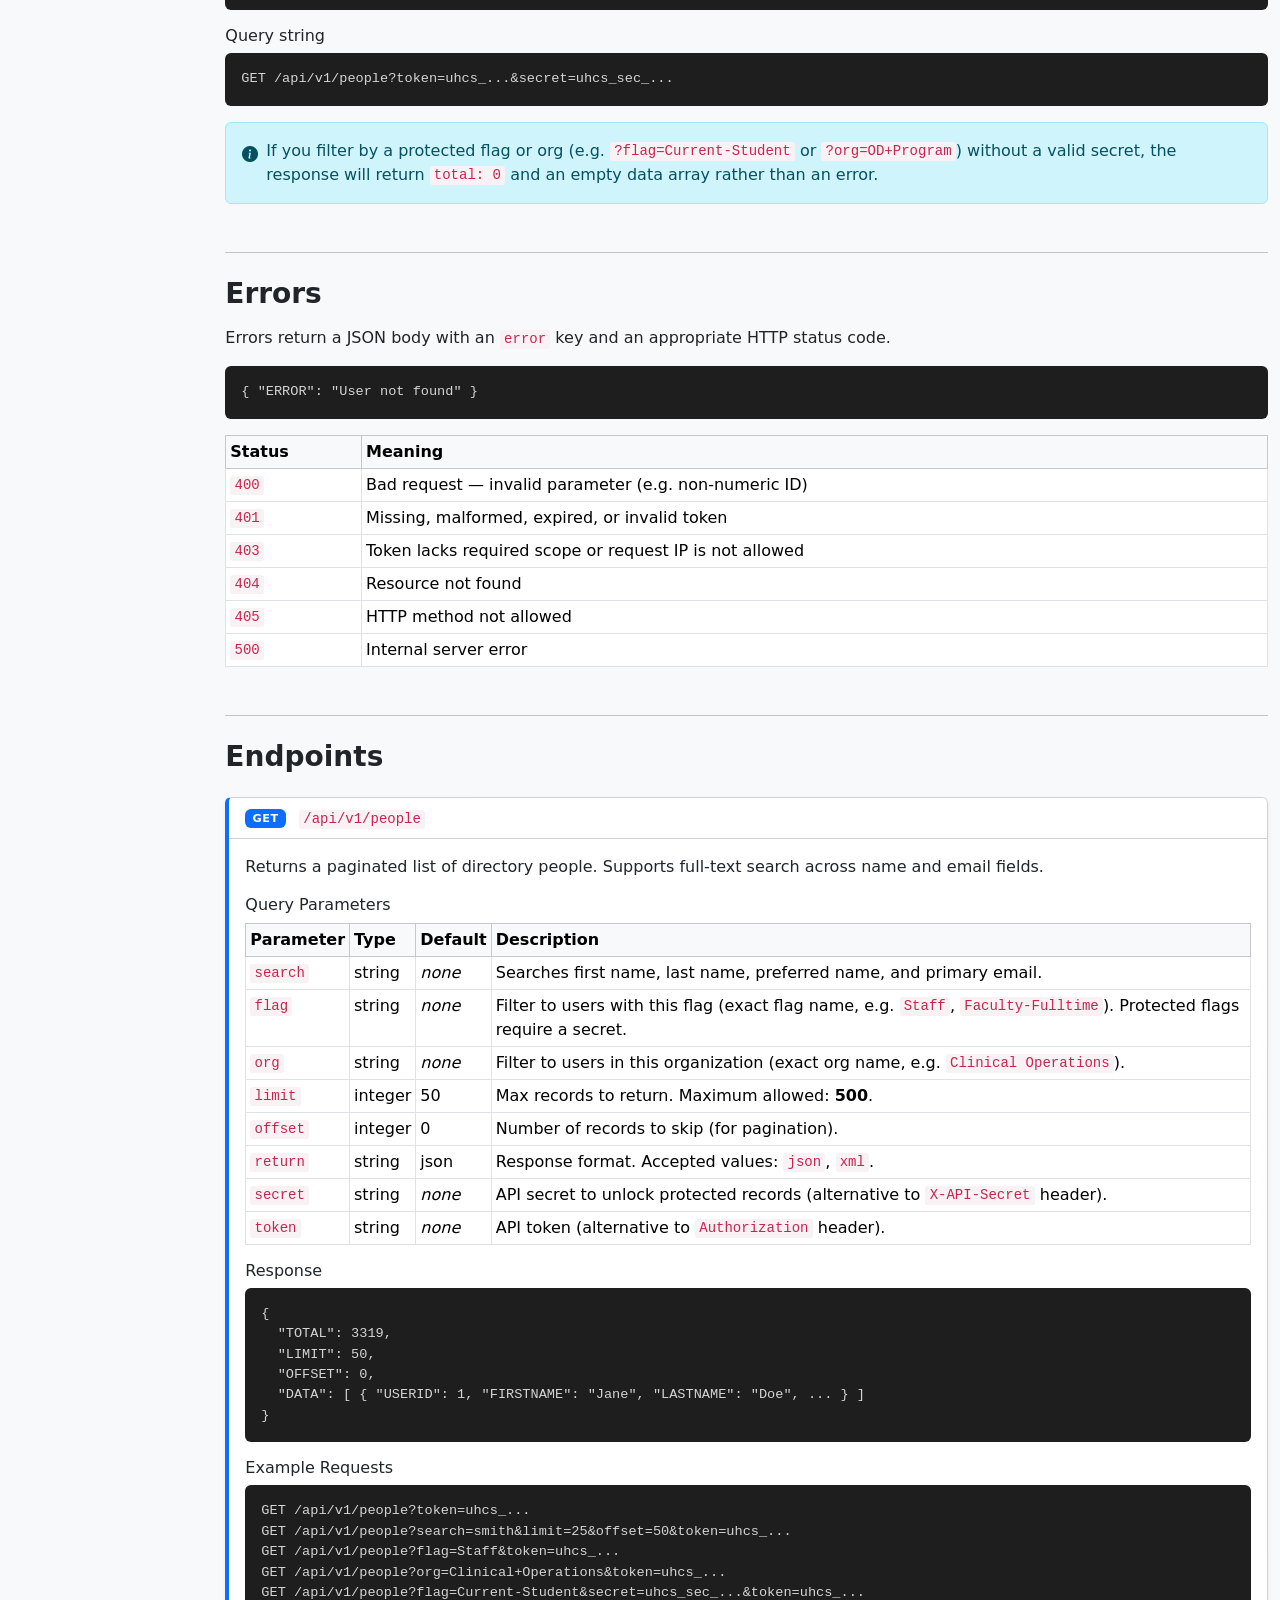
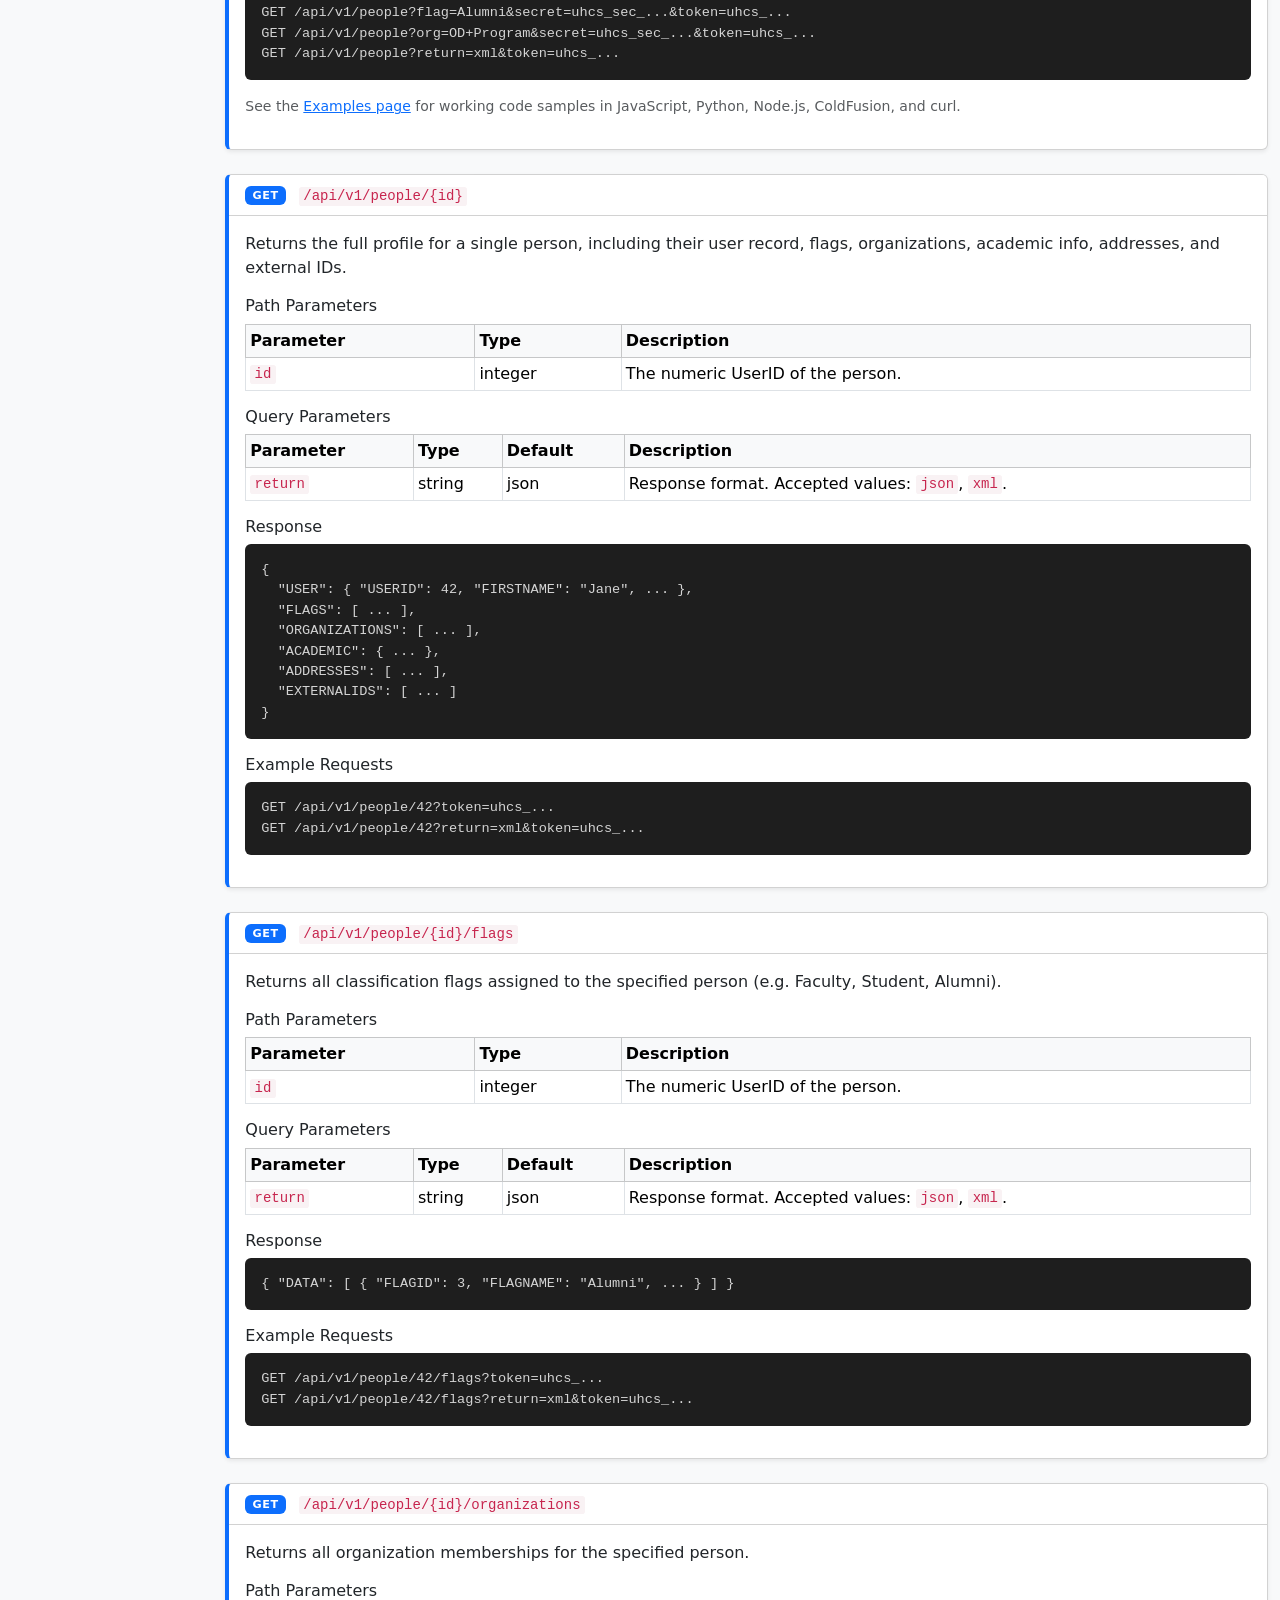
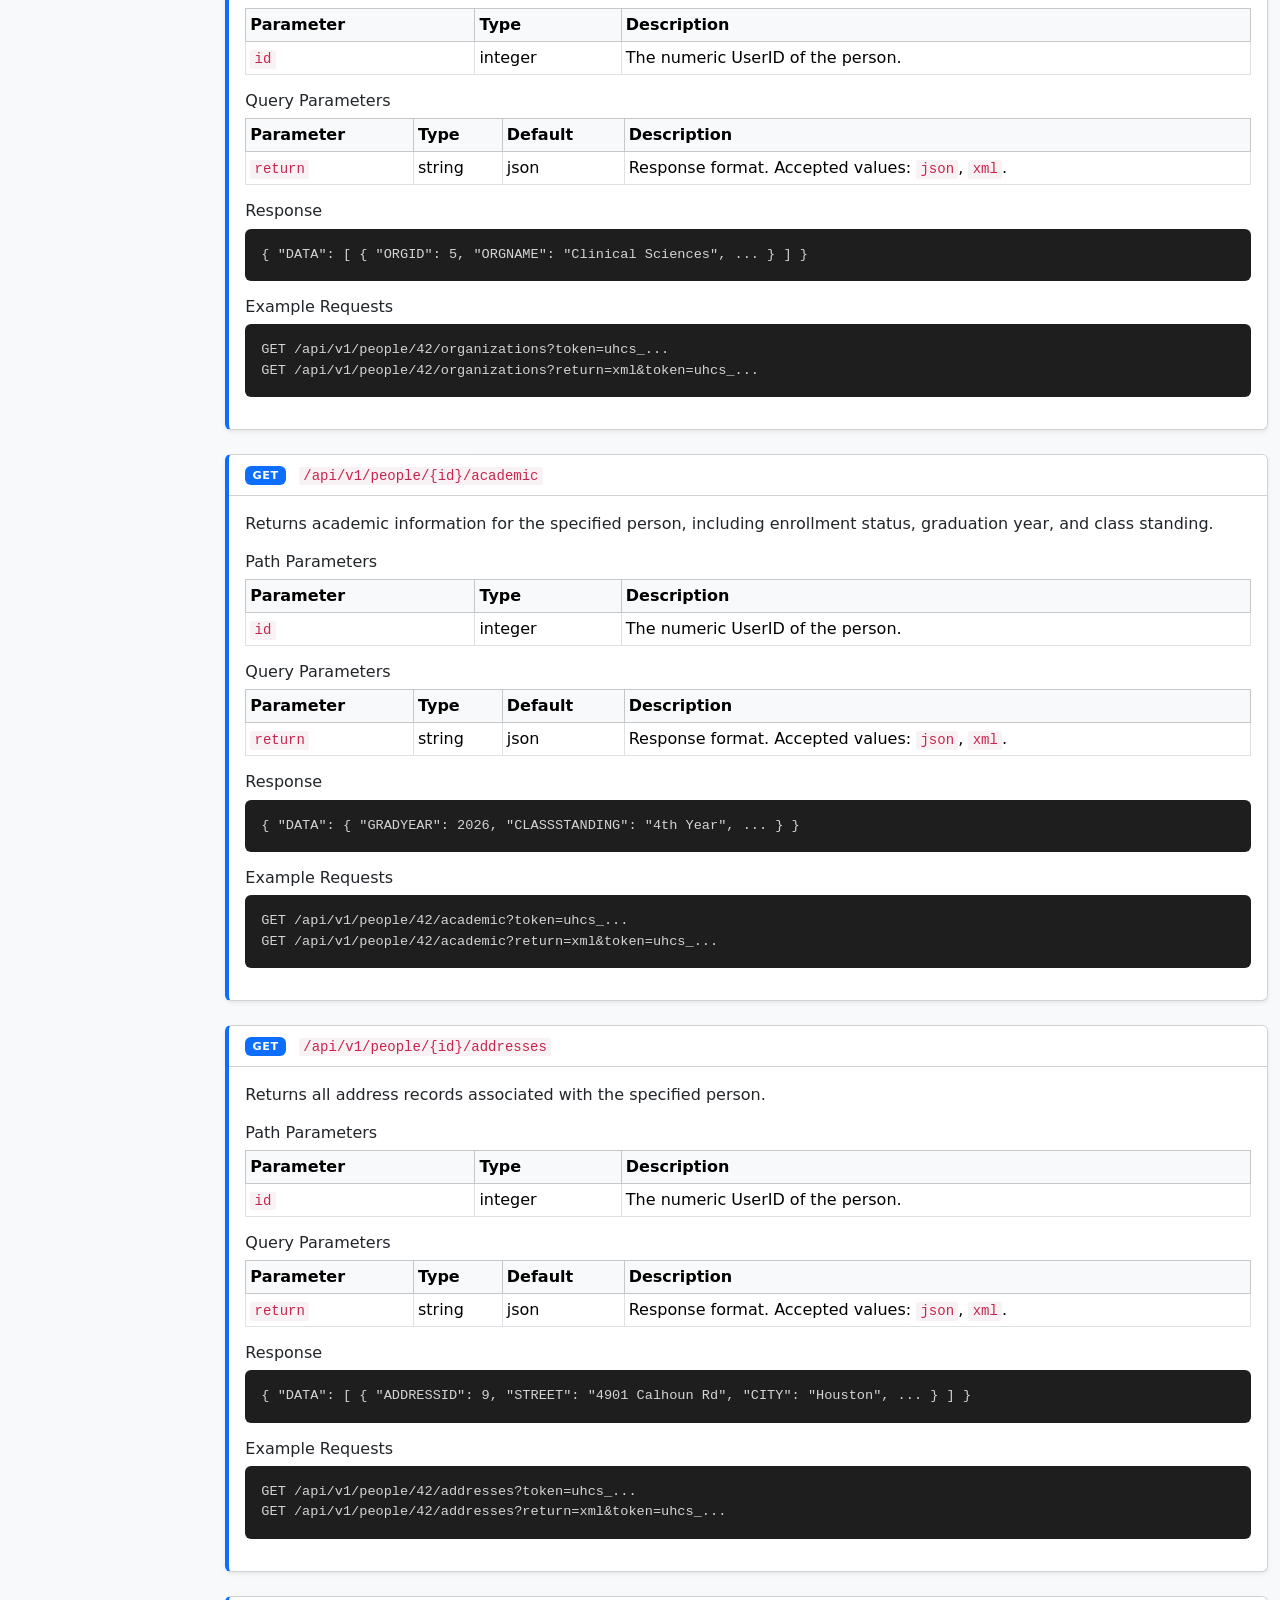
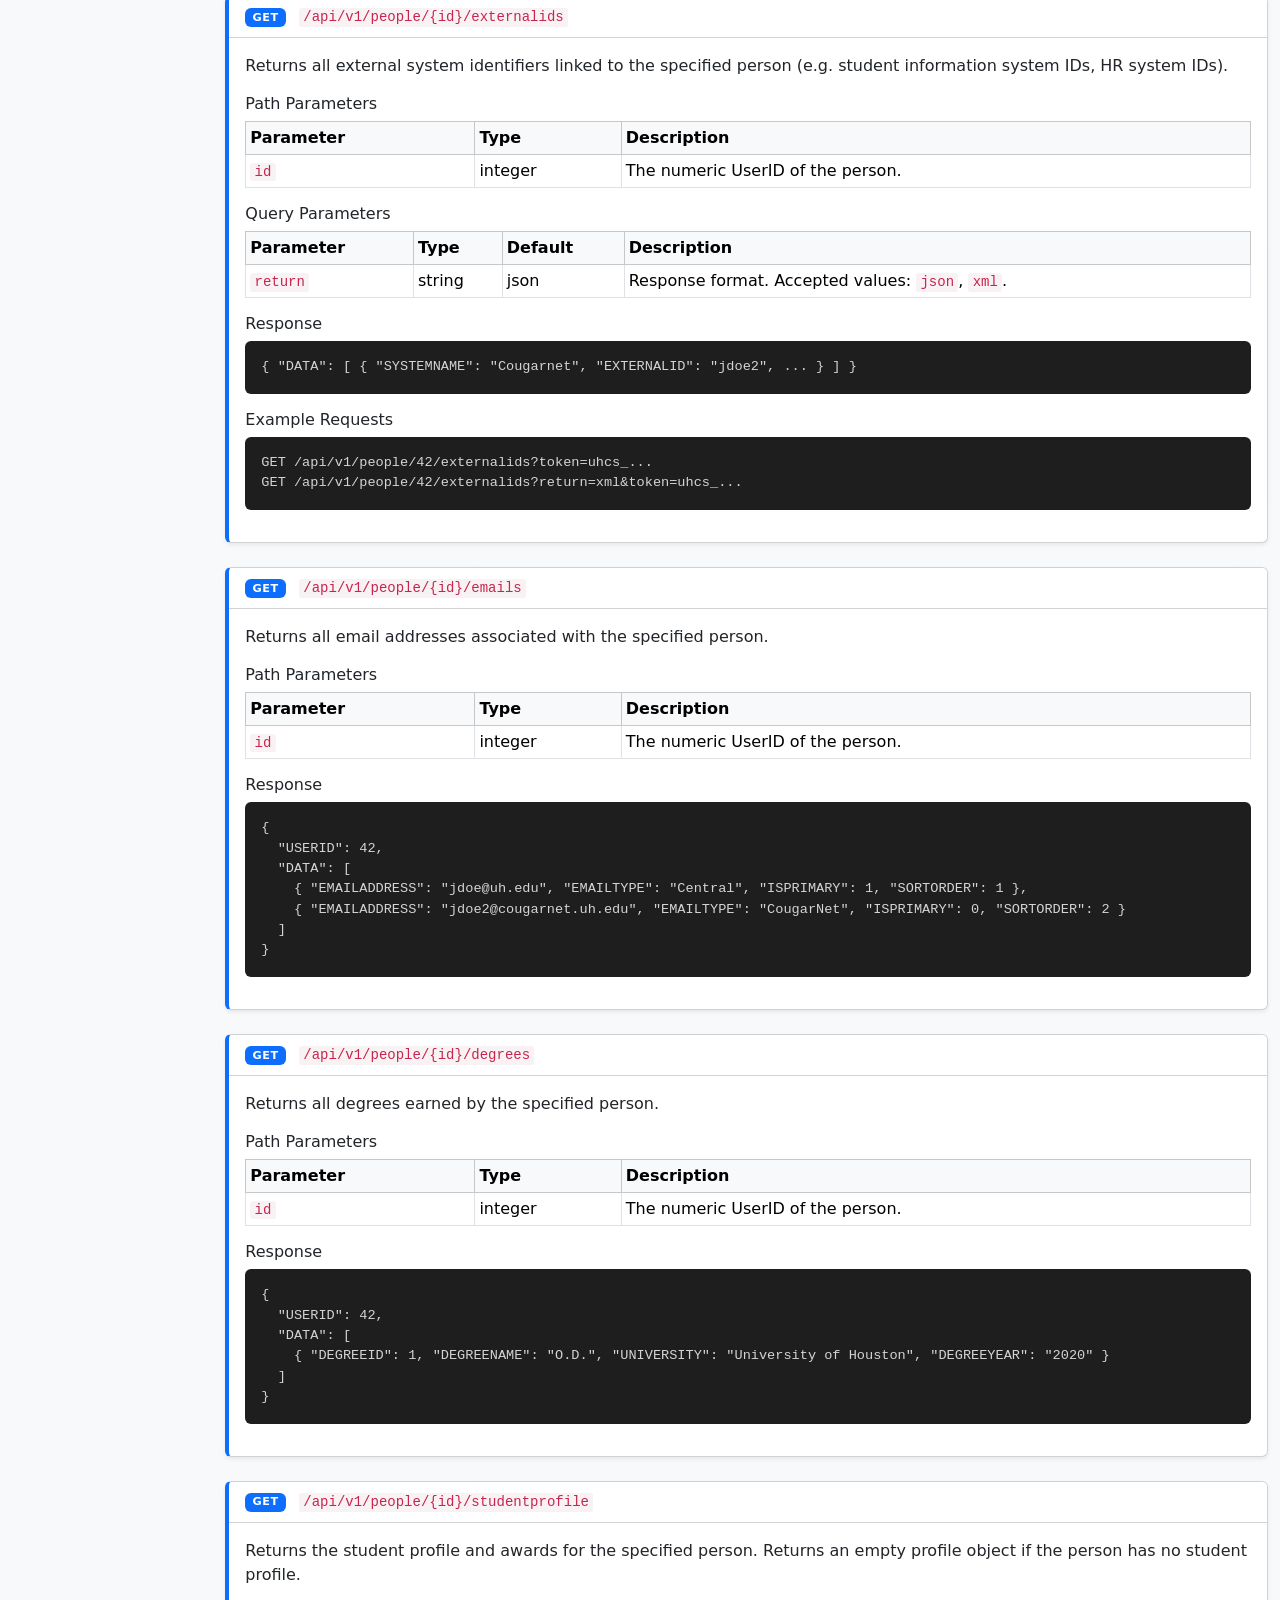
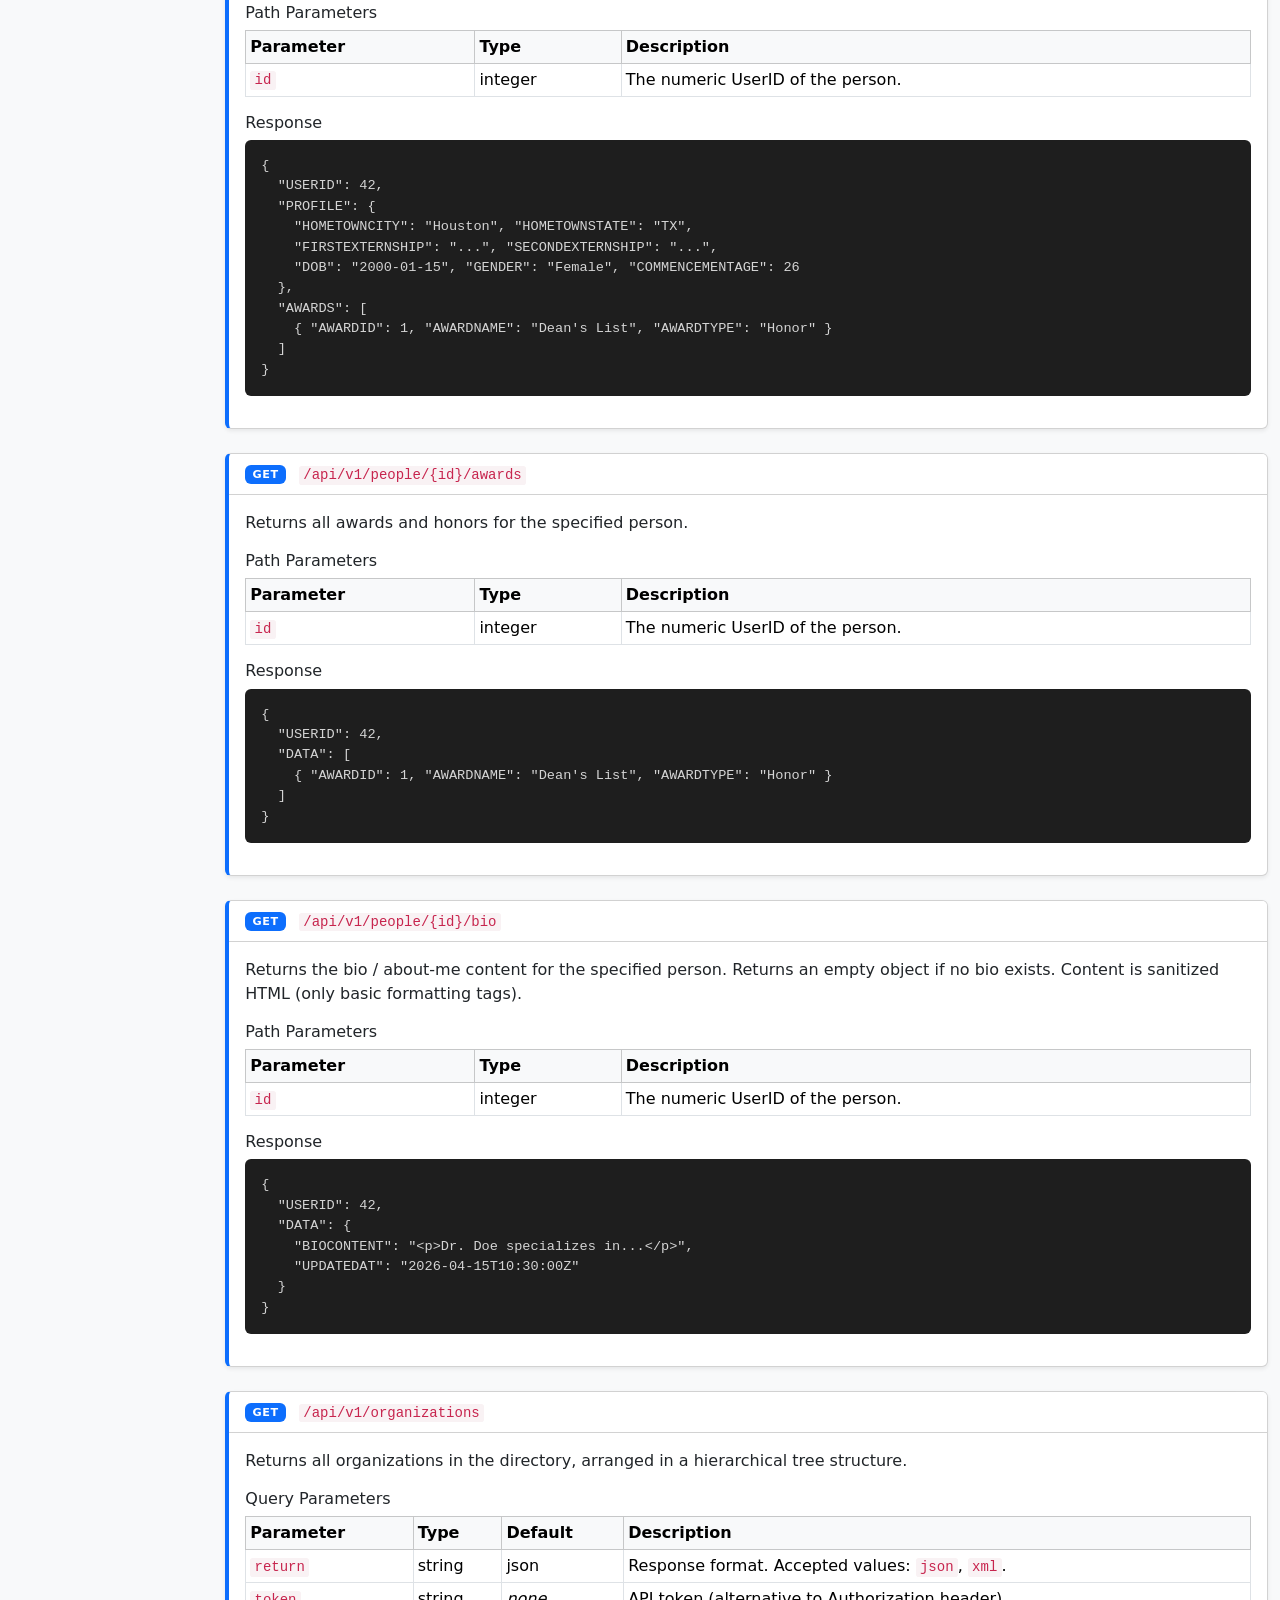
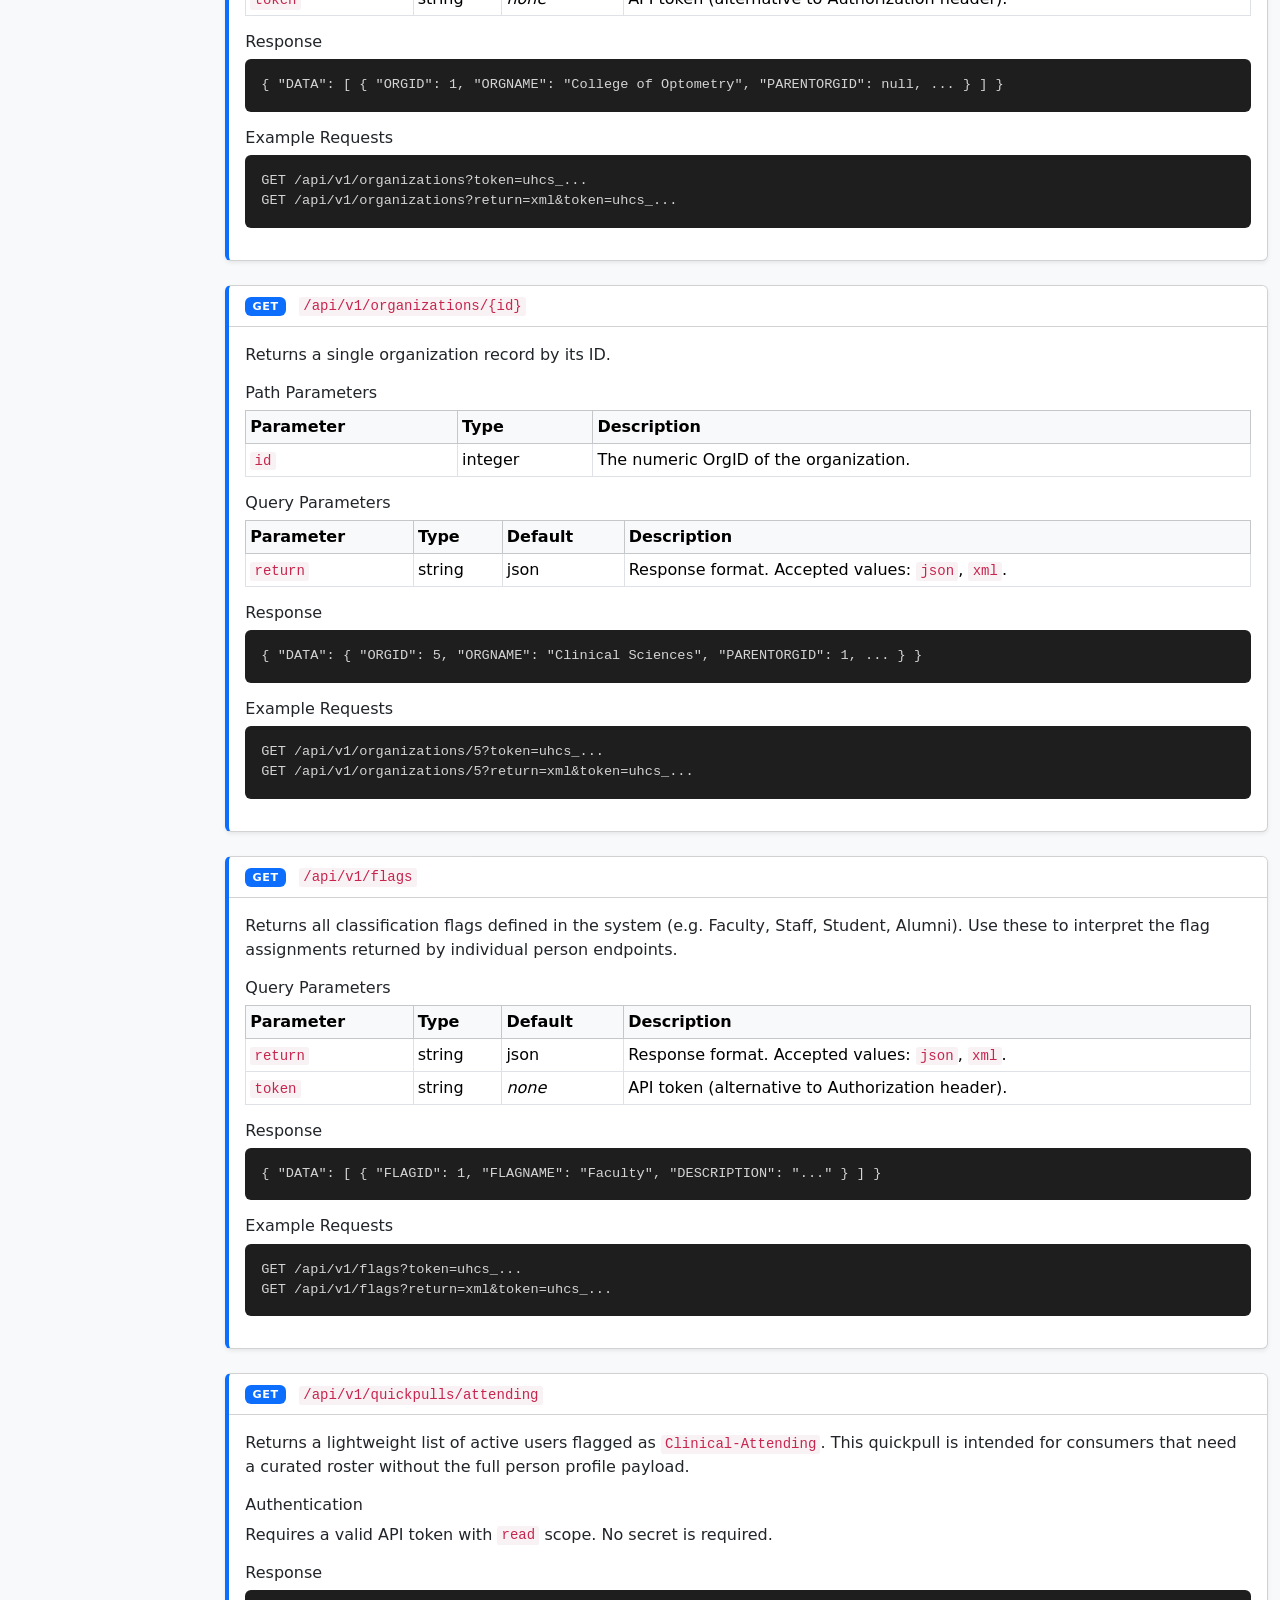
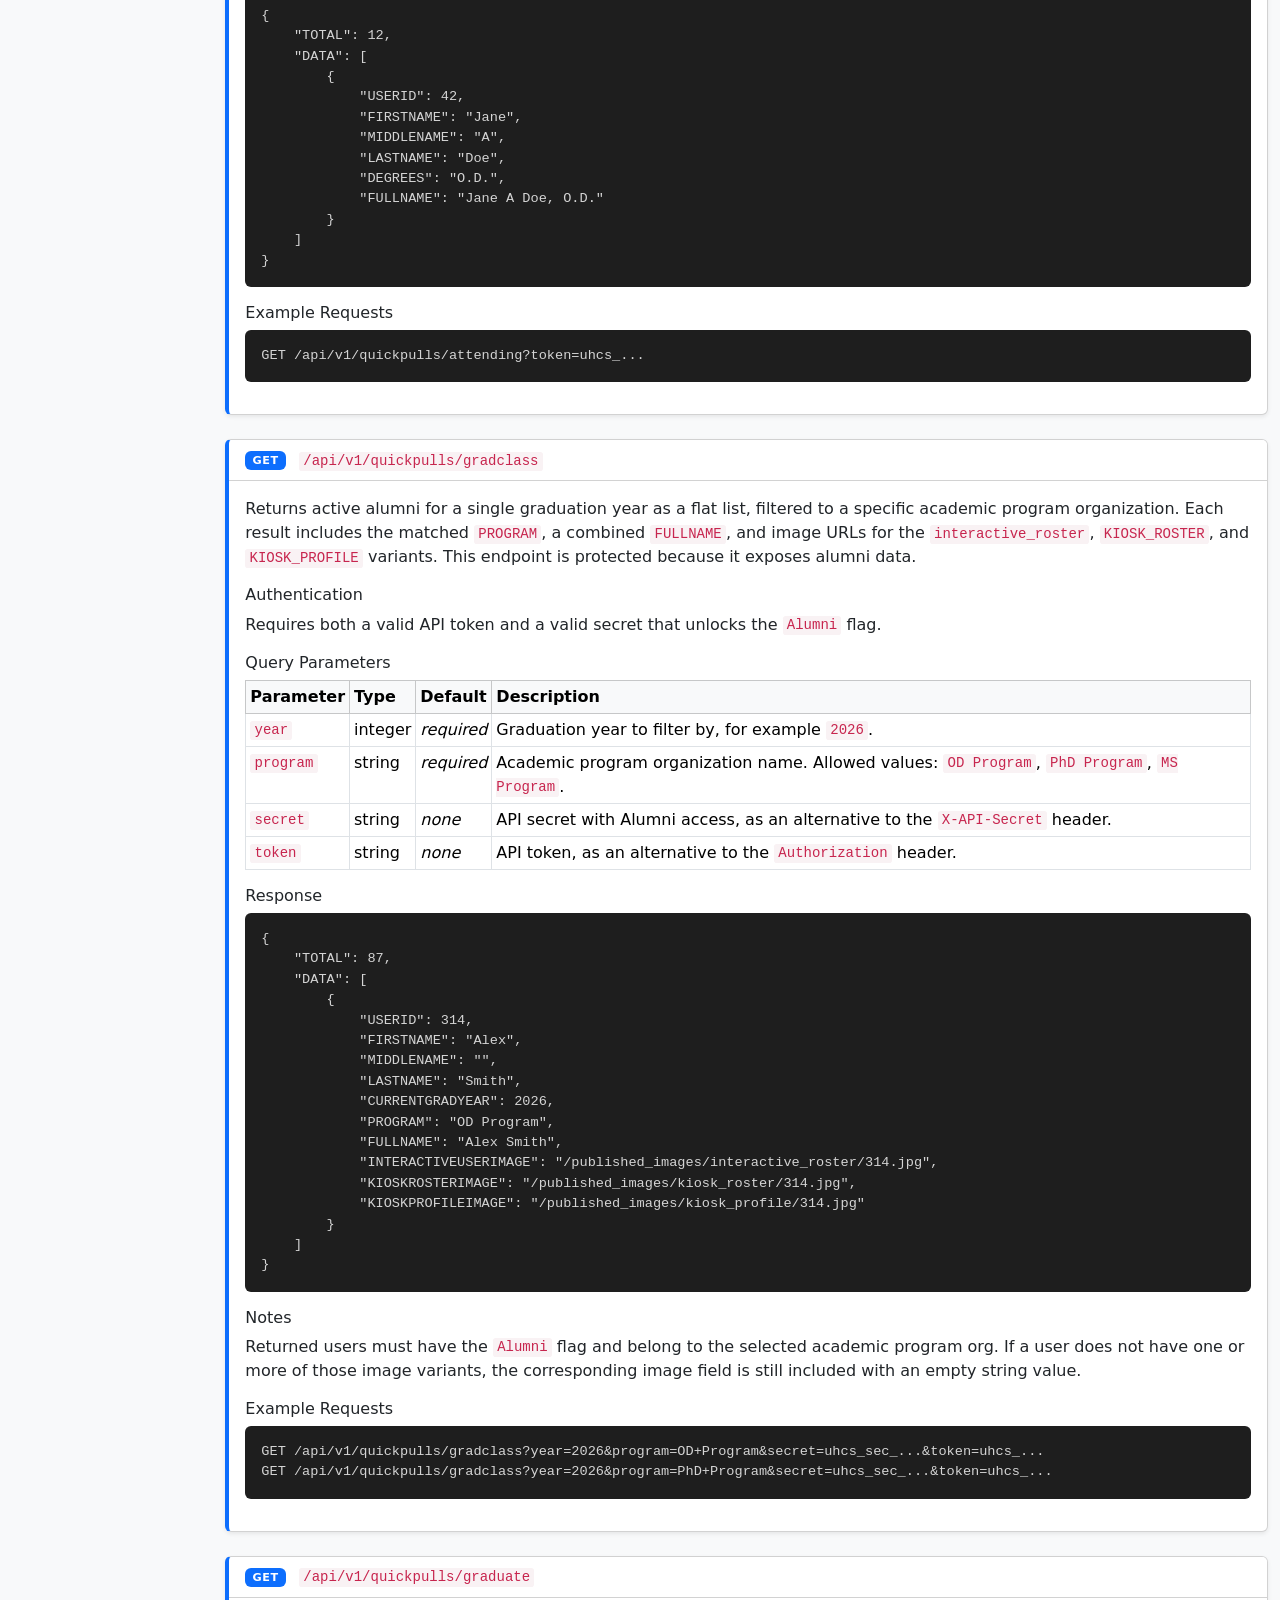
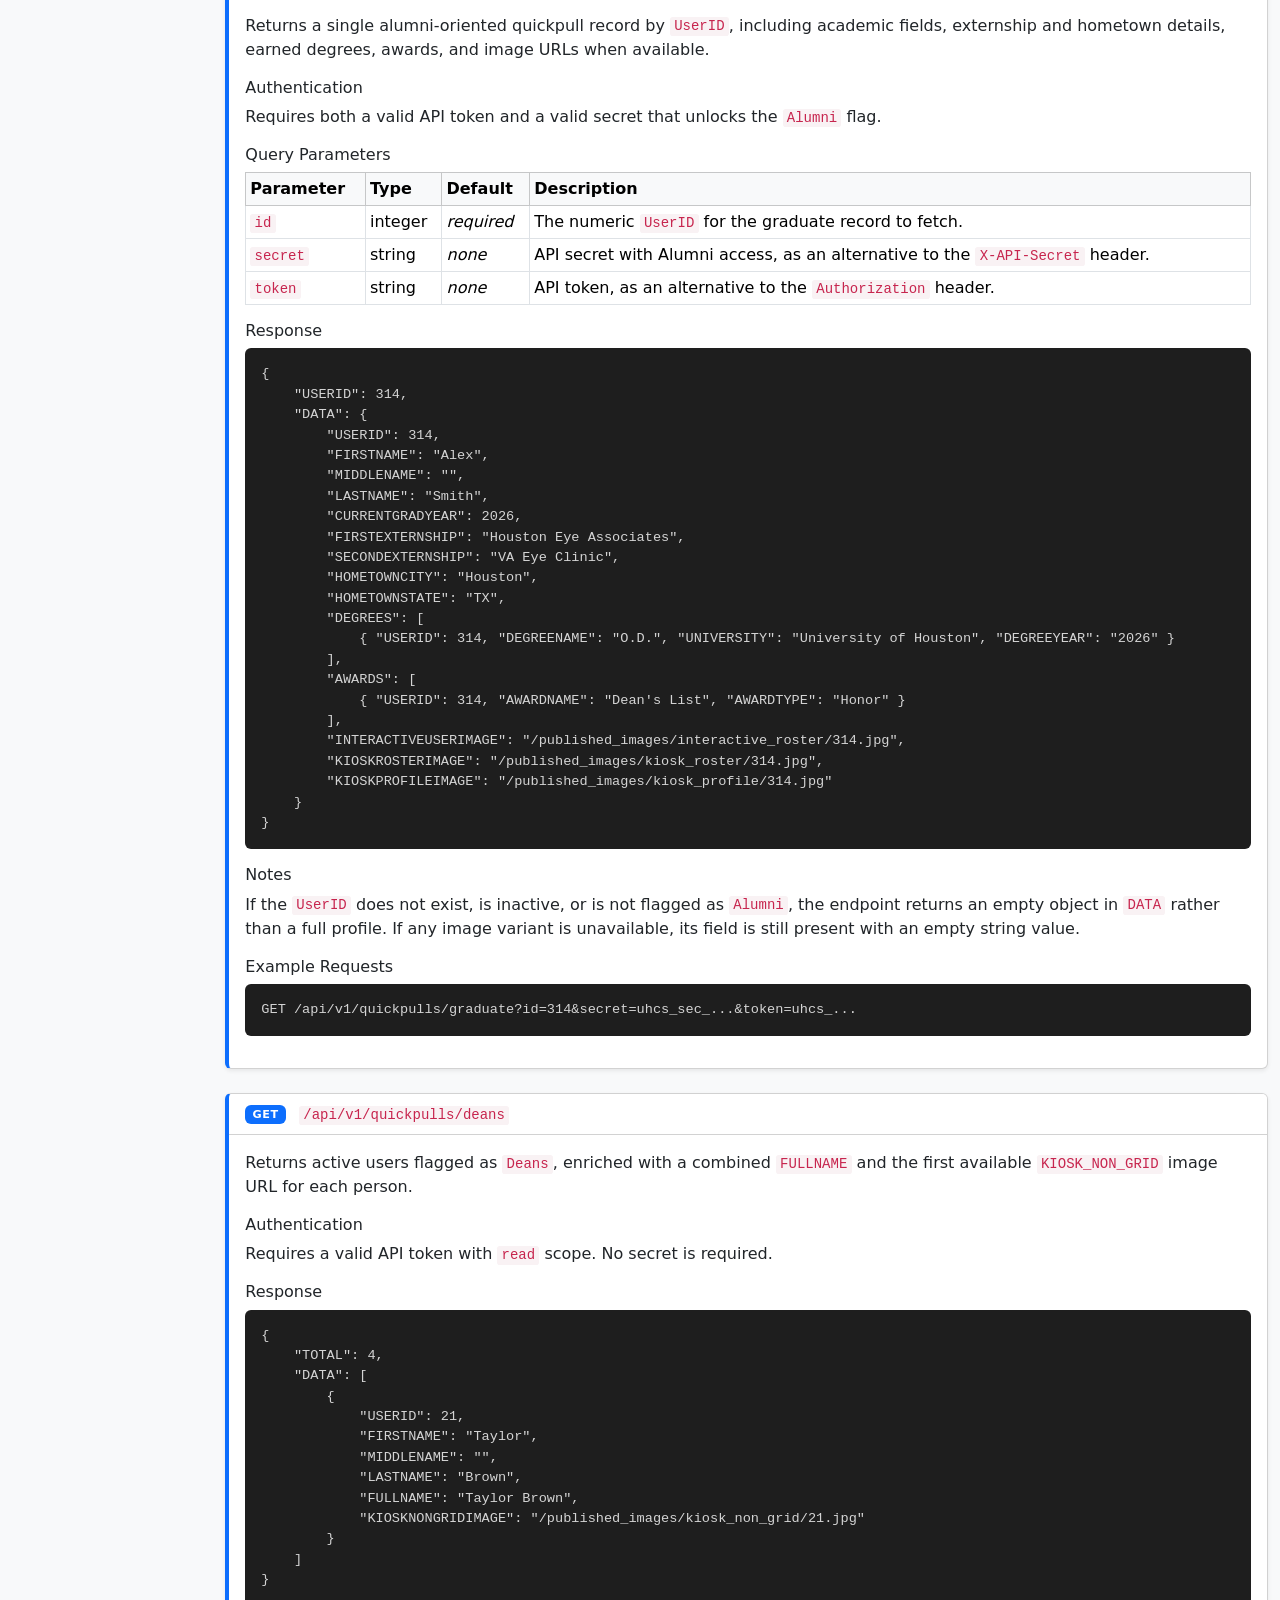
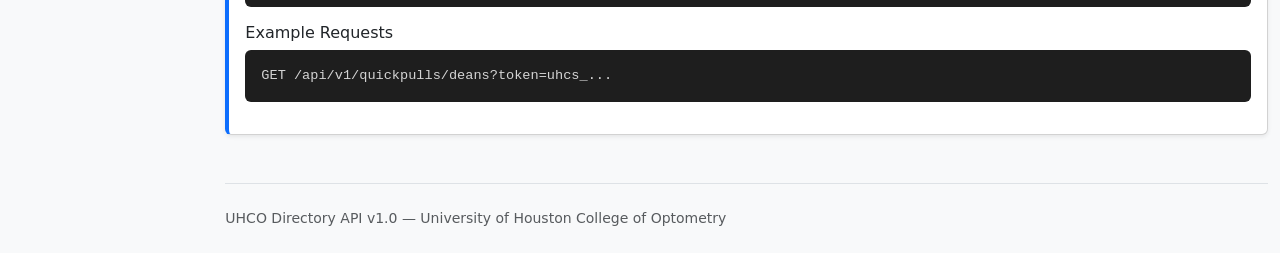
==== commit be2c87b3: "Update: 7 modified Changed files:   - CHANGELOG.md   - admin/user-media/bulk-transfer.cfm   - api/do" ====
--- a/api/docs.html
+++ b/api/docs.html
@@ -754,7 +754,7 @@
                                         <code>/api/v1/quickpulls/gradclass</code>
                                 </div>
                                 <div class="card-body">
-                                        <p class="mb-3">Returns active alumni for a single graduation year as a flat list. Each result now includes a combined <code>FULLNAME</code> plus image URLs for the <code>interactive_roster</code>, <code>KIOSK_ROSTER</code>, and <code>KIOSK_PROFILE</code> variants. This endpoint is protected because it exposes alumni data.</p>
+                                        <p class="mb-3">Returns active alumni for a single graduation year as a flat list, filtered to a specific academic program organization. Each result includes the matched <code>PROGRAM</code>, a combined <code>FULLNAME</code>, and image URLs for the <code>interactive_roster</code>, <code>KIOSK_ROSTER</code>, and <code>KIOSK_PROFILE</code> variants. This endpoint is protected because it exposes alumni data.</p>
 
                                         <h6>Authentication</h6>
                                         <p>Requires both a valid API token and a valid secret that unlocks the <code>Alumni</code> flag.</p>
@@ -766,6 +766,7 @@
                                                 </thead>
                                                 <tbody>
                                                         <tr><td><code>year</code></td><td>integer</td><td><em>required</em></td><td>Graduation year to filter by, for example <code>2026</code>.</td></tr>
+                                                    <tr><td><code>program</code></td><td>string</td><td><em>required</em></td><td>Academic program organization name. Allowed values: <code>OD Program</code>, <code>PhD Program</code>, <code>MS Program</code>.</td></tr>
                                                         <tr><td><code>secret</code></td><td>string</td><td><em>none</em></td><td>API secret with Alumni access, as an alternative to the <code>X-API-Secret</code> header.</td></tr>
                                                         <tr><td><code>token</code></td><td>string</td><td><em>none</em></td><td>API token, as an alternative to the <code>Authorization</code> header.</td></tr>
                                                 </tbody>
@@ -781,6 +782,7 @@
             "MIDDLENAME": "",
             "LASTNAME": "Smith",
             "CURRENTGRADYEAR": 2026,
+            "PROGRAM": "OD Program",
             "FULLNAME": "Alex Smith",
             "INTERACTIVEUSERIMAGE": "/published_images/interactive_roster/314.jpg",
             "KIOSKROSTERIMAGE": "/published_images/kiosk_roster/314.jpg",
@@ -790,10 +792,11 @@
 }</pre>
 
                                         <h6 class="mt-3">Notes</h6>
-                                        <p>If a user does not have one or more of those image variants, the corresponding image field is still included with an empty string value.</p>
+                                        <p>Returned users must have the <code>Alumni</code> flag and belong to the selected academic program org. If a user does not have one or more of those image variants, the corresponding image field is still included with an empty string value.</p>
 
                                         <h6 class="mt-3">Example Requests</h6>
-                                        <pre class="example">GET /api/v1/quickpulls/gradclass?year=2026&amp;secret=uhcs_sec_...&amp;token=uhcs_...</pre>
+                                        <pre class="example">GET /api/v1/quickpulls/gradclass?year=2026&amp;program=OD+Program&amp;secret=uhcs_sec_...&amp;token=uhcs_...
+GET /api/v1/quickpulls/gradclass?year=2026&amp;program=PhD+Program&amp;secret=uhcs_sec_...&amp;token=uhcs_...</pre>
                                 </div>
                         </div>
 
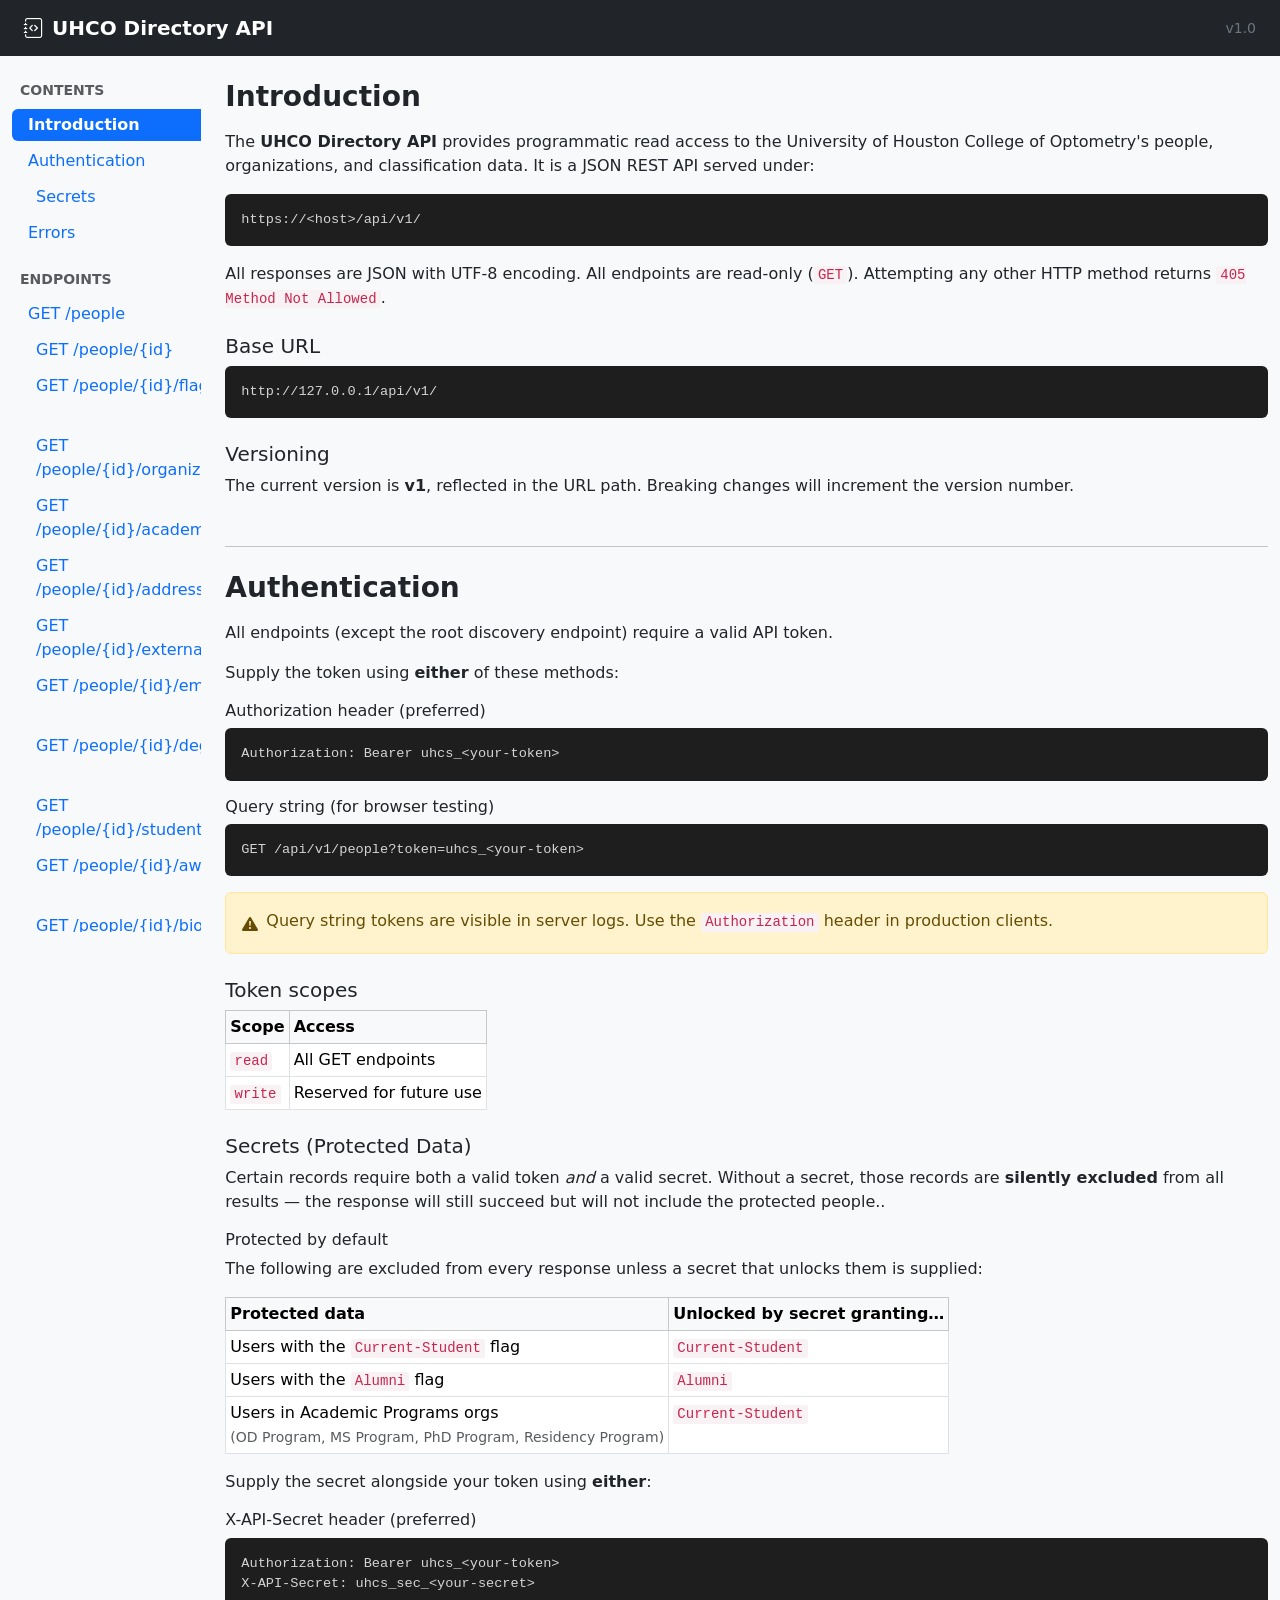
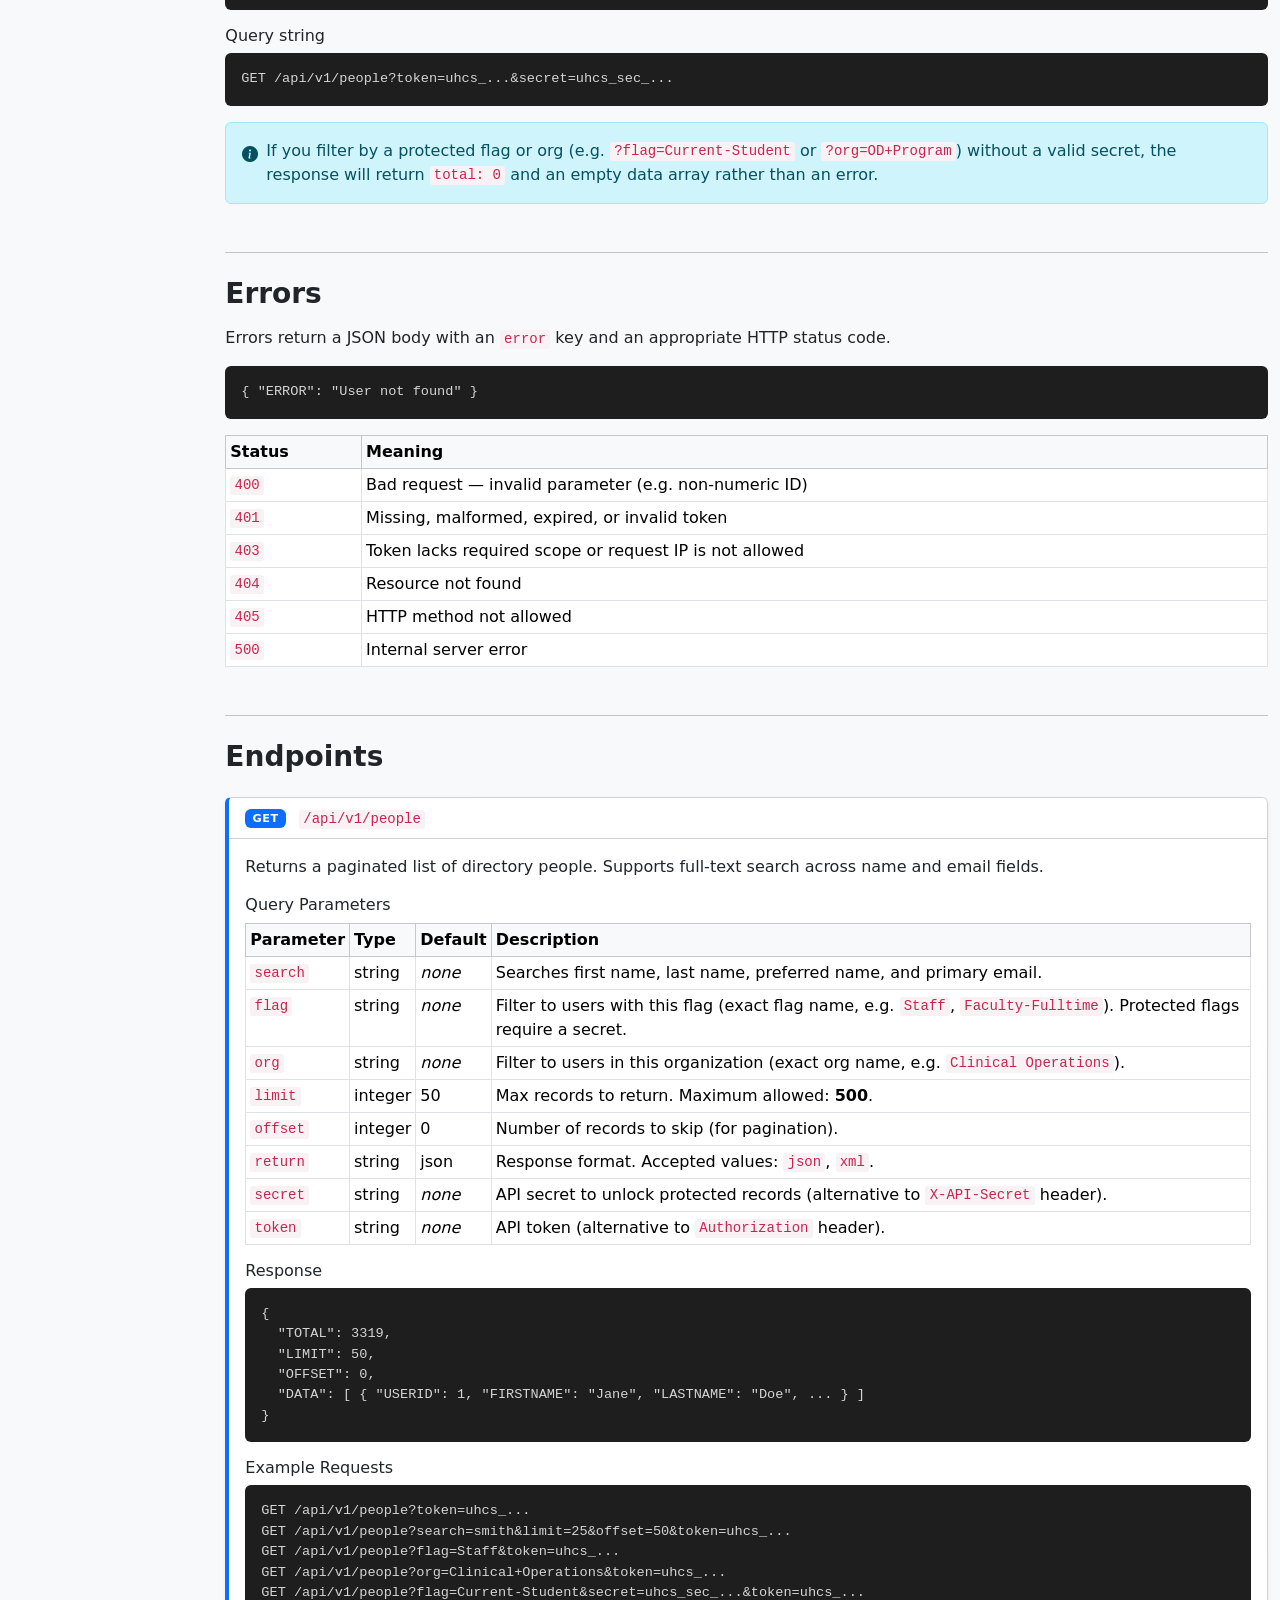
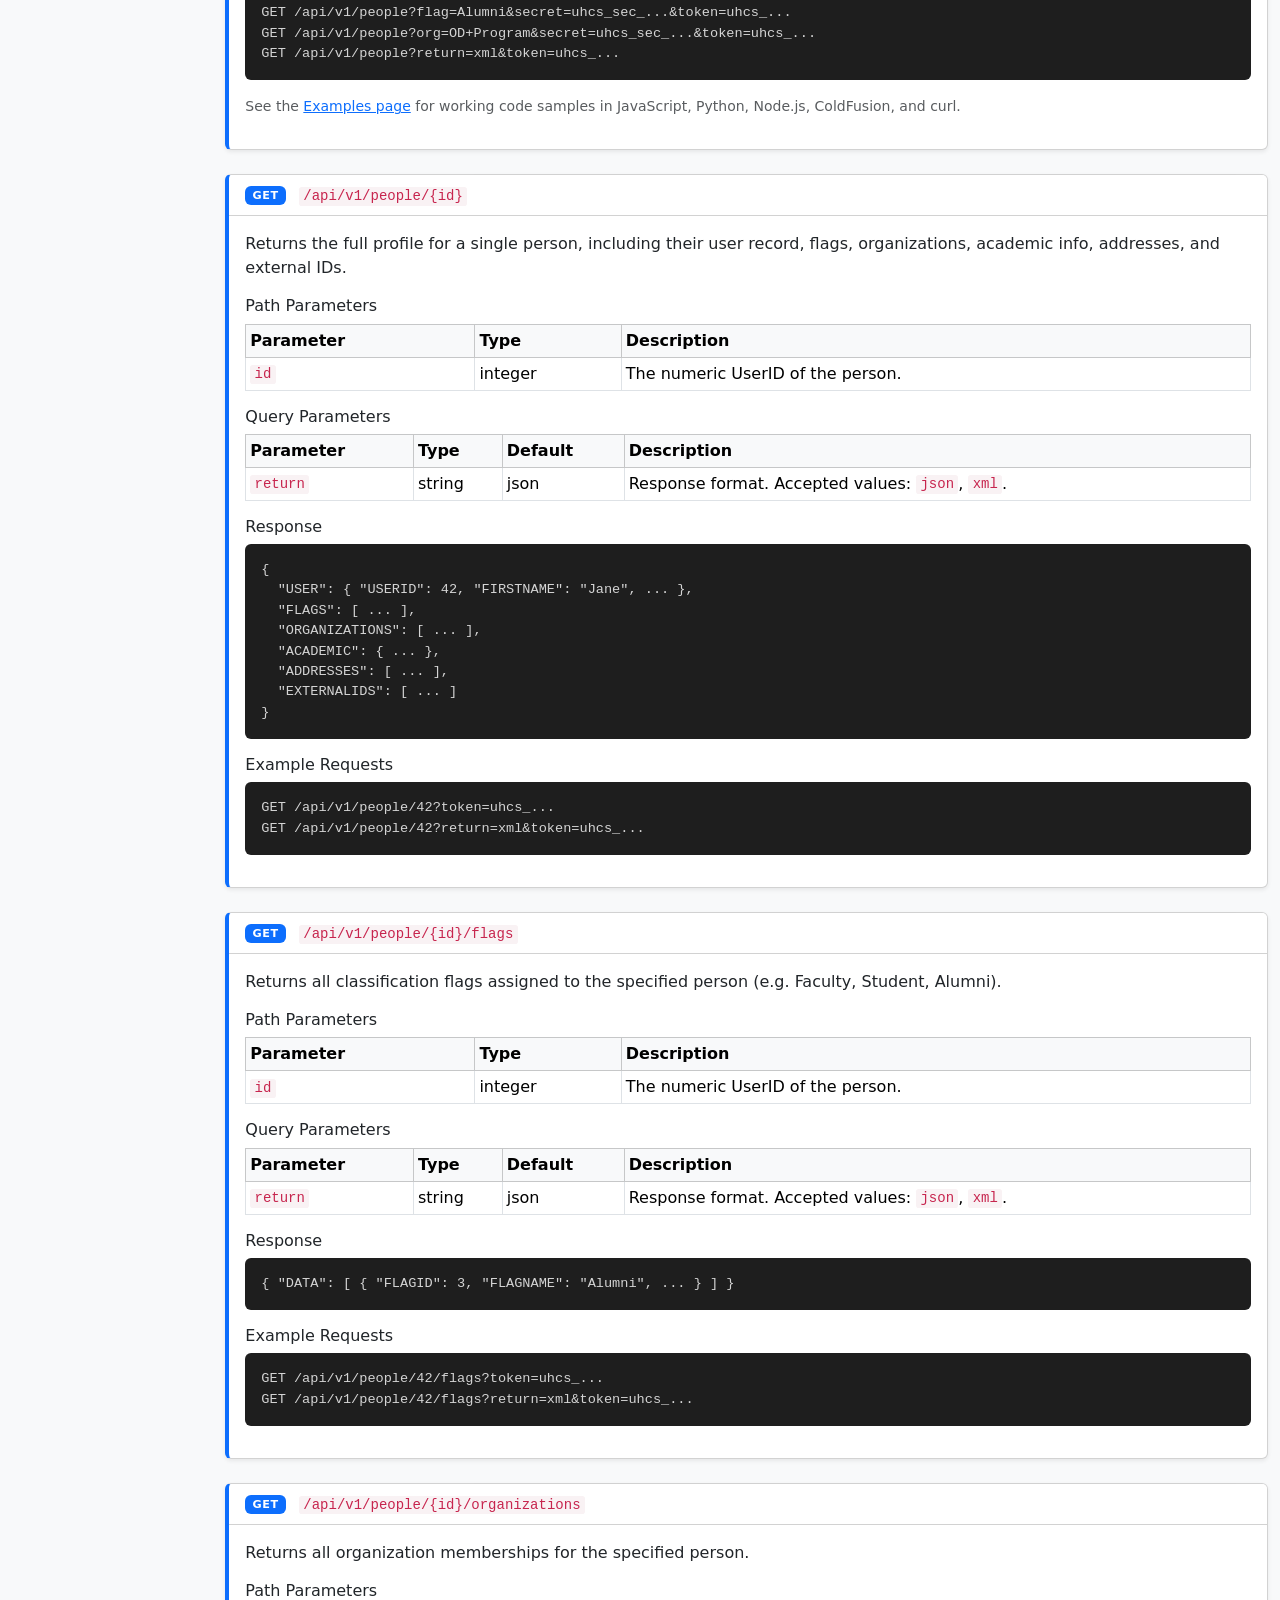
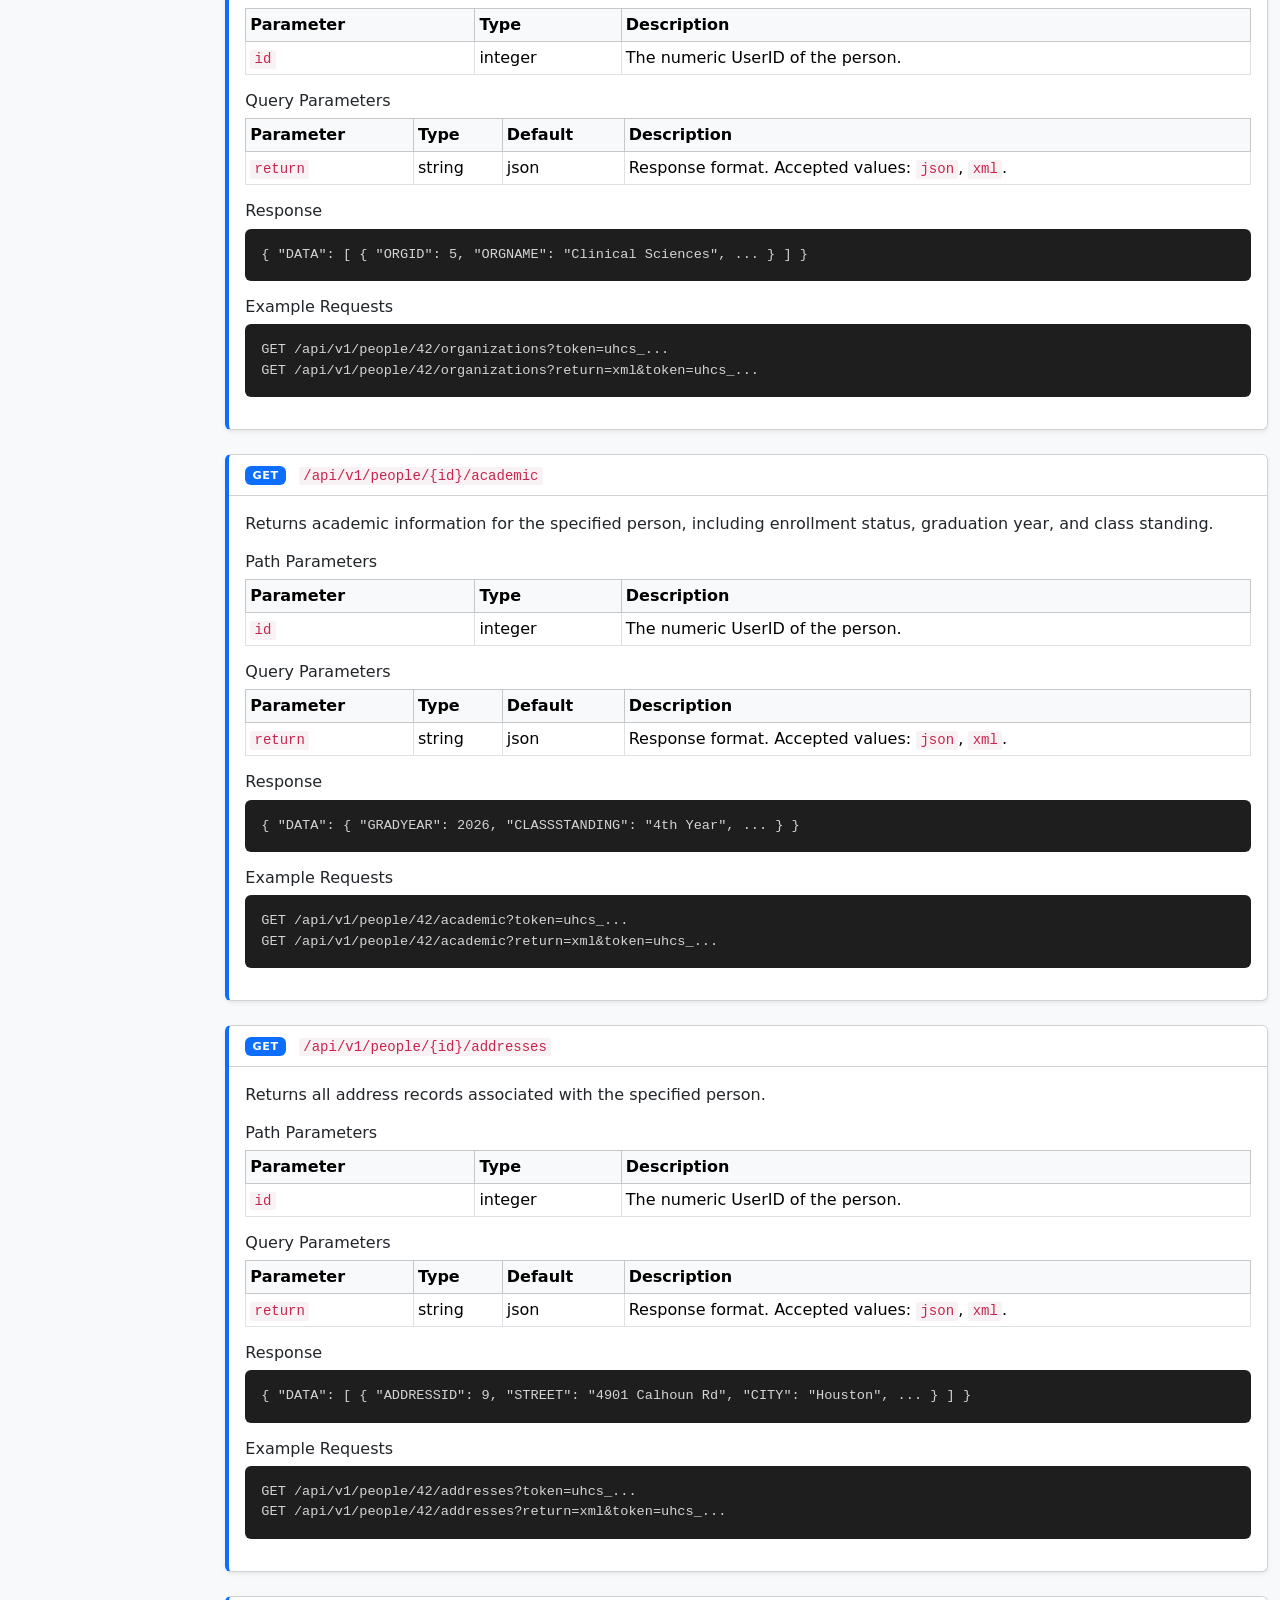
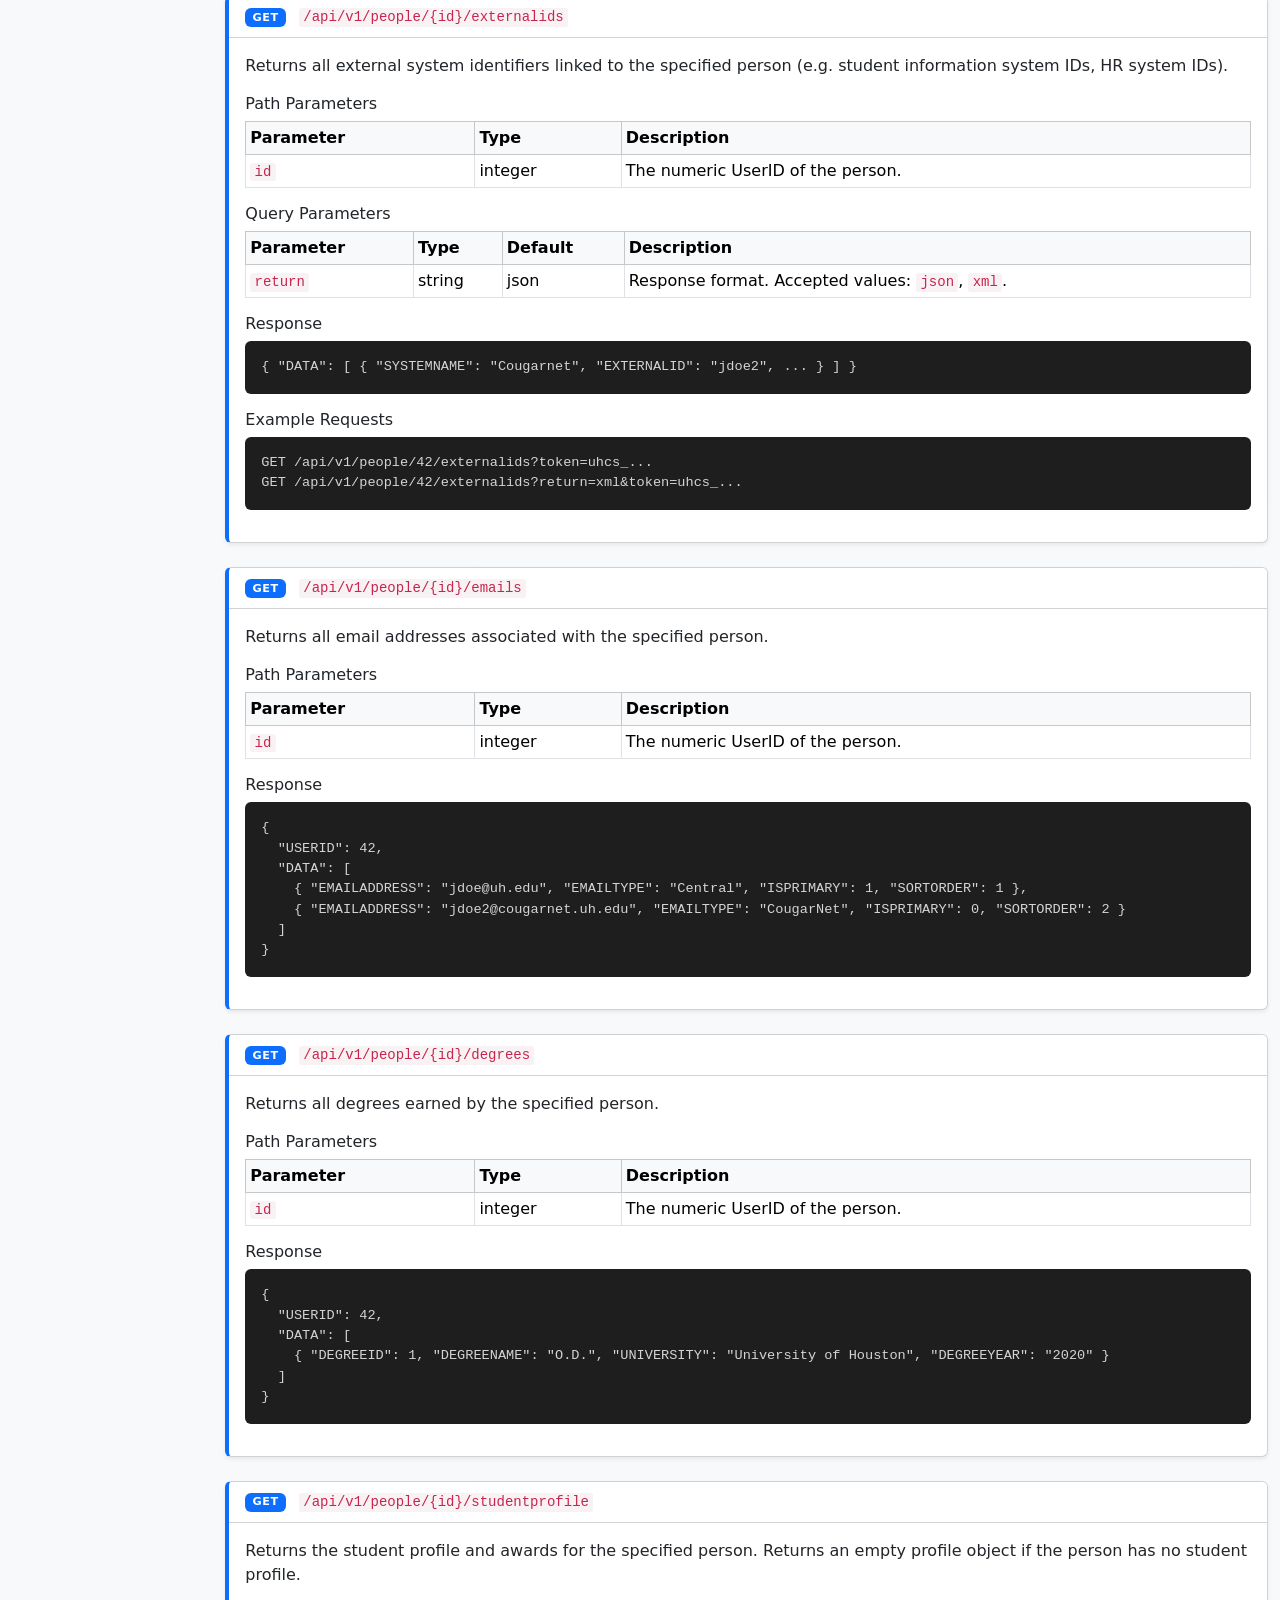
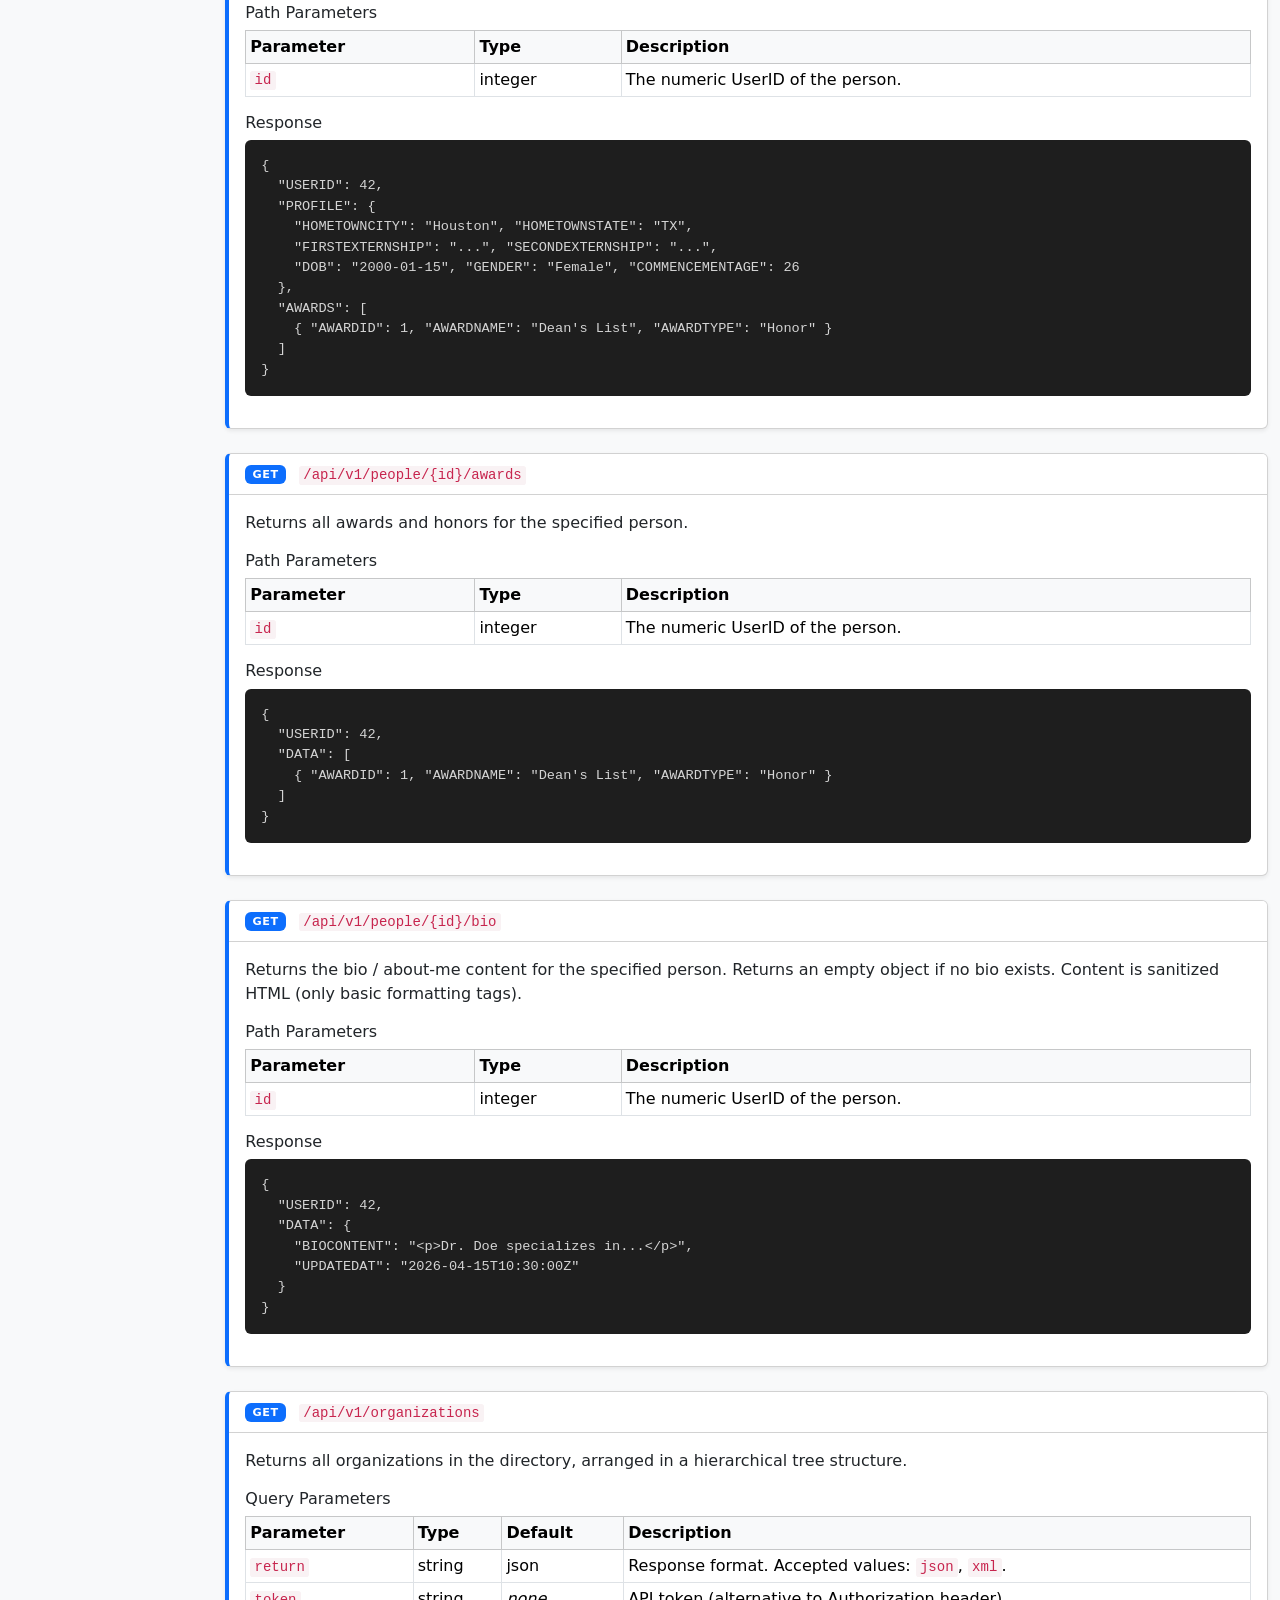
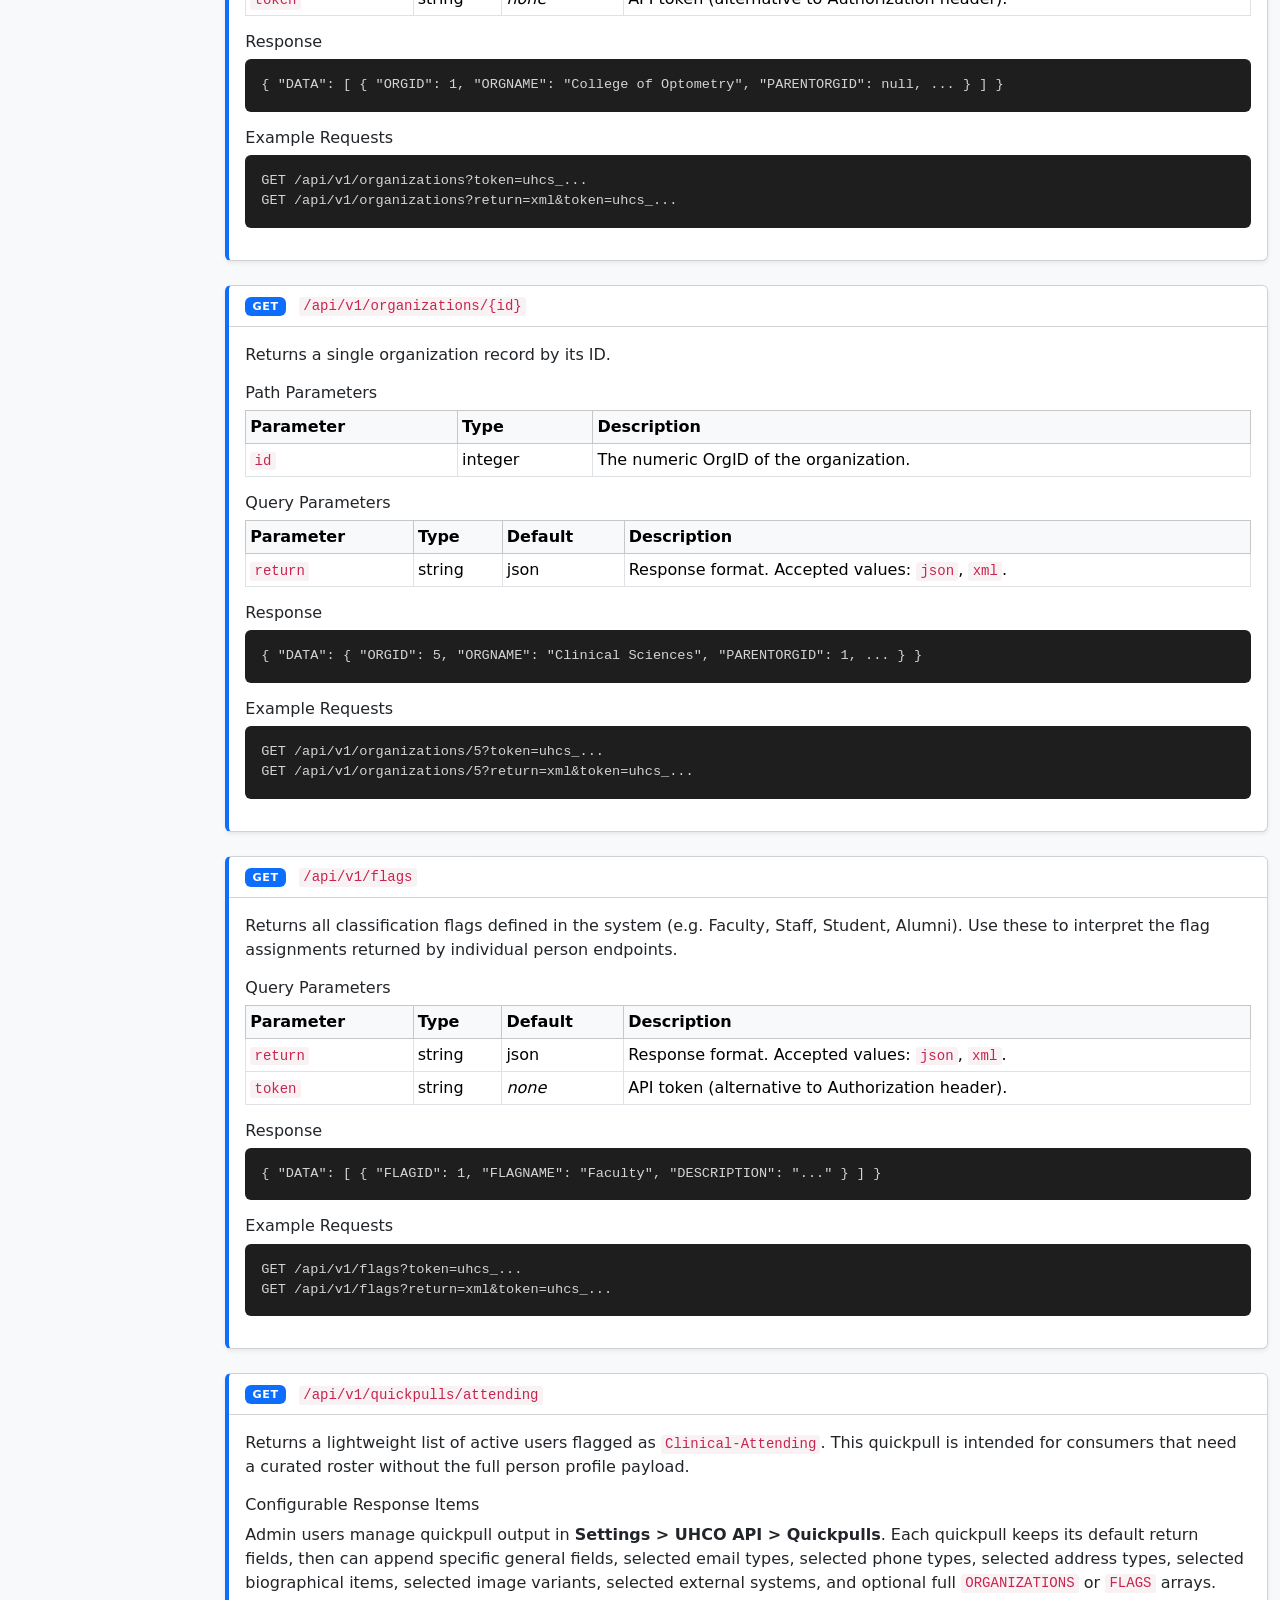
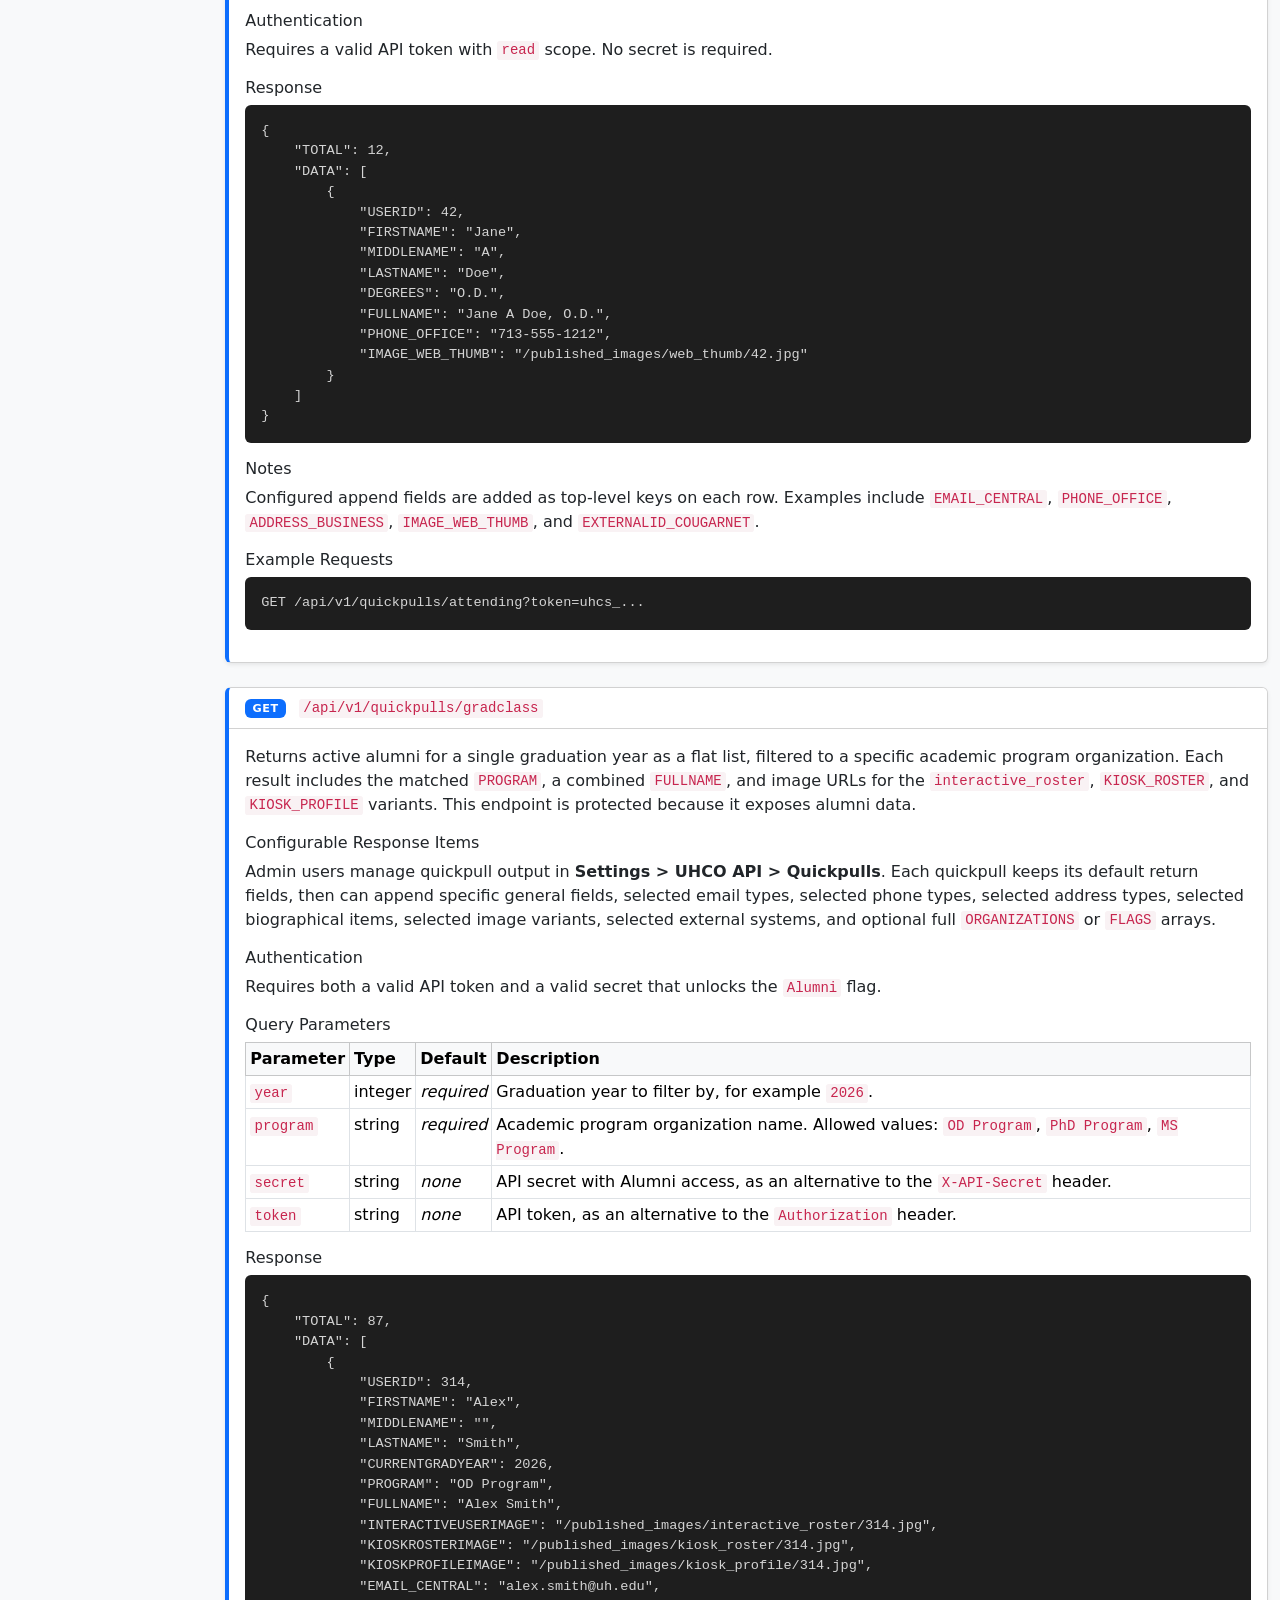
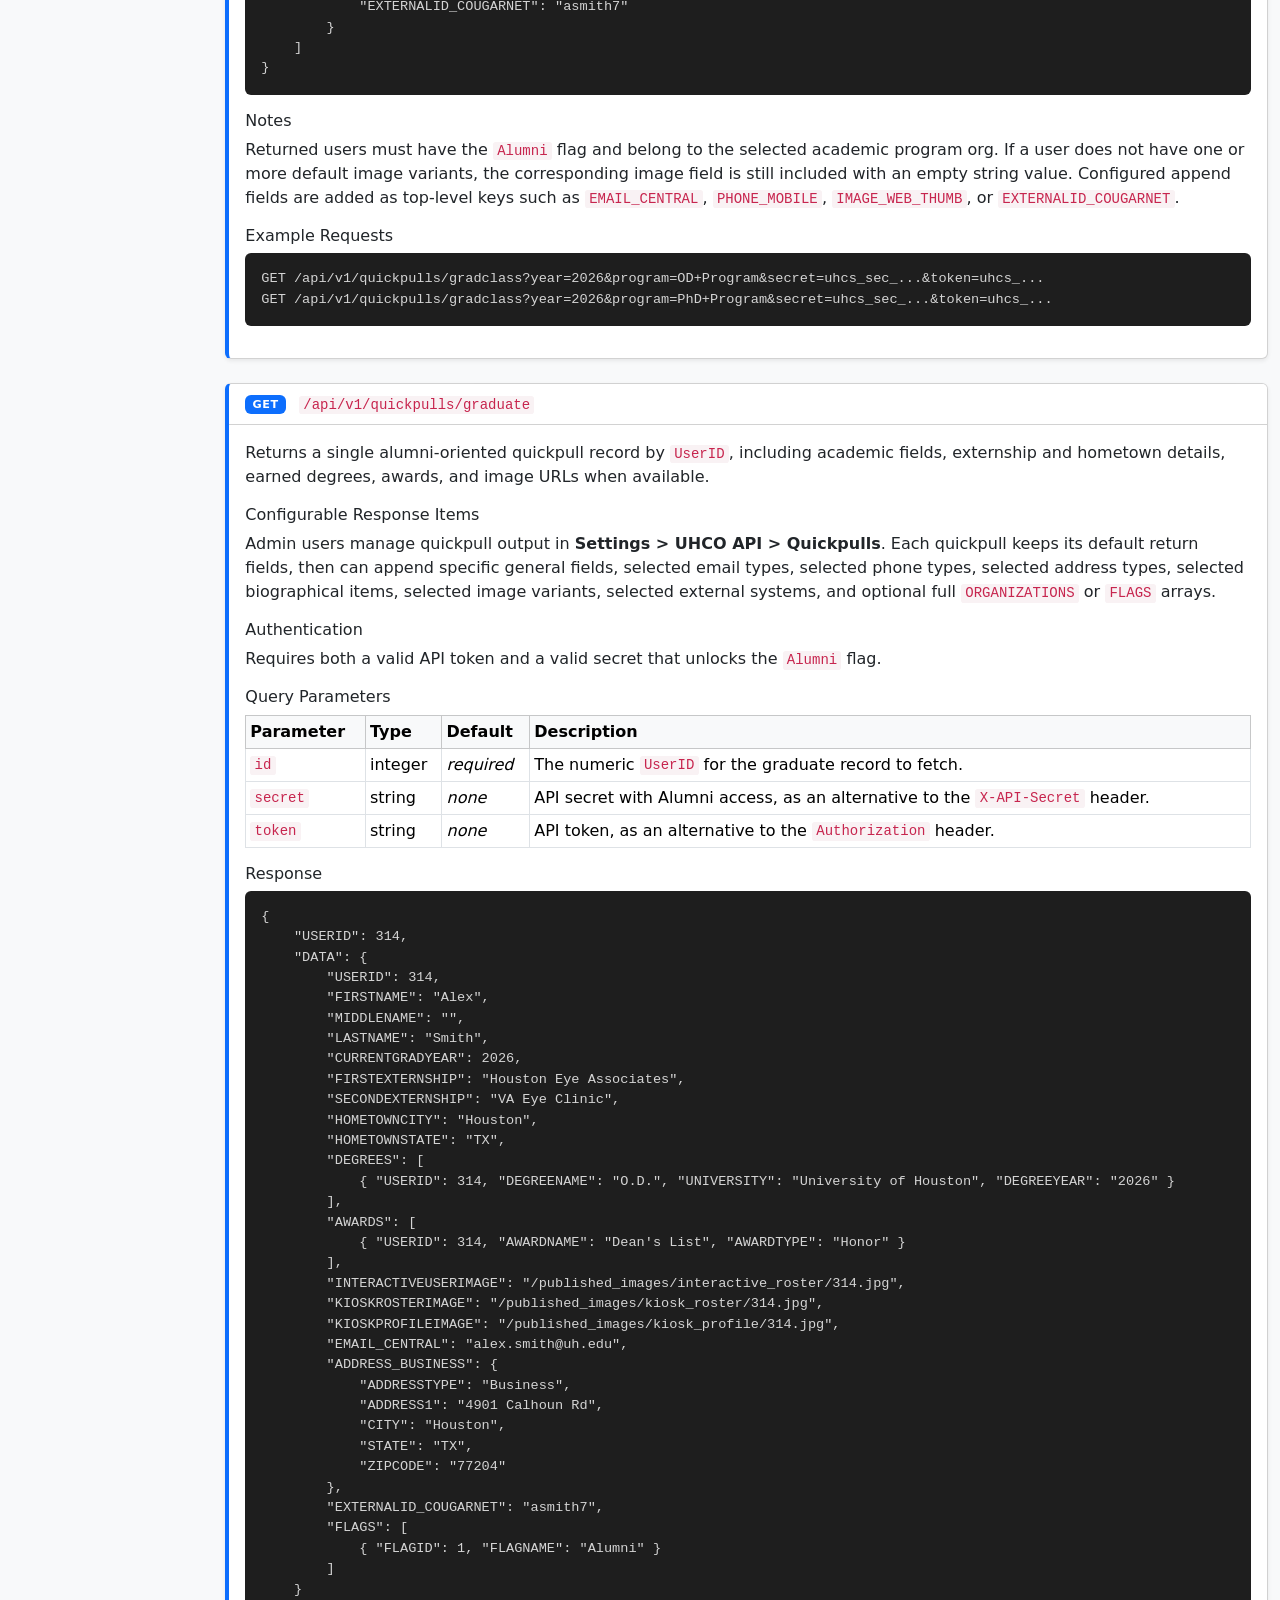
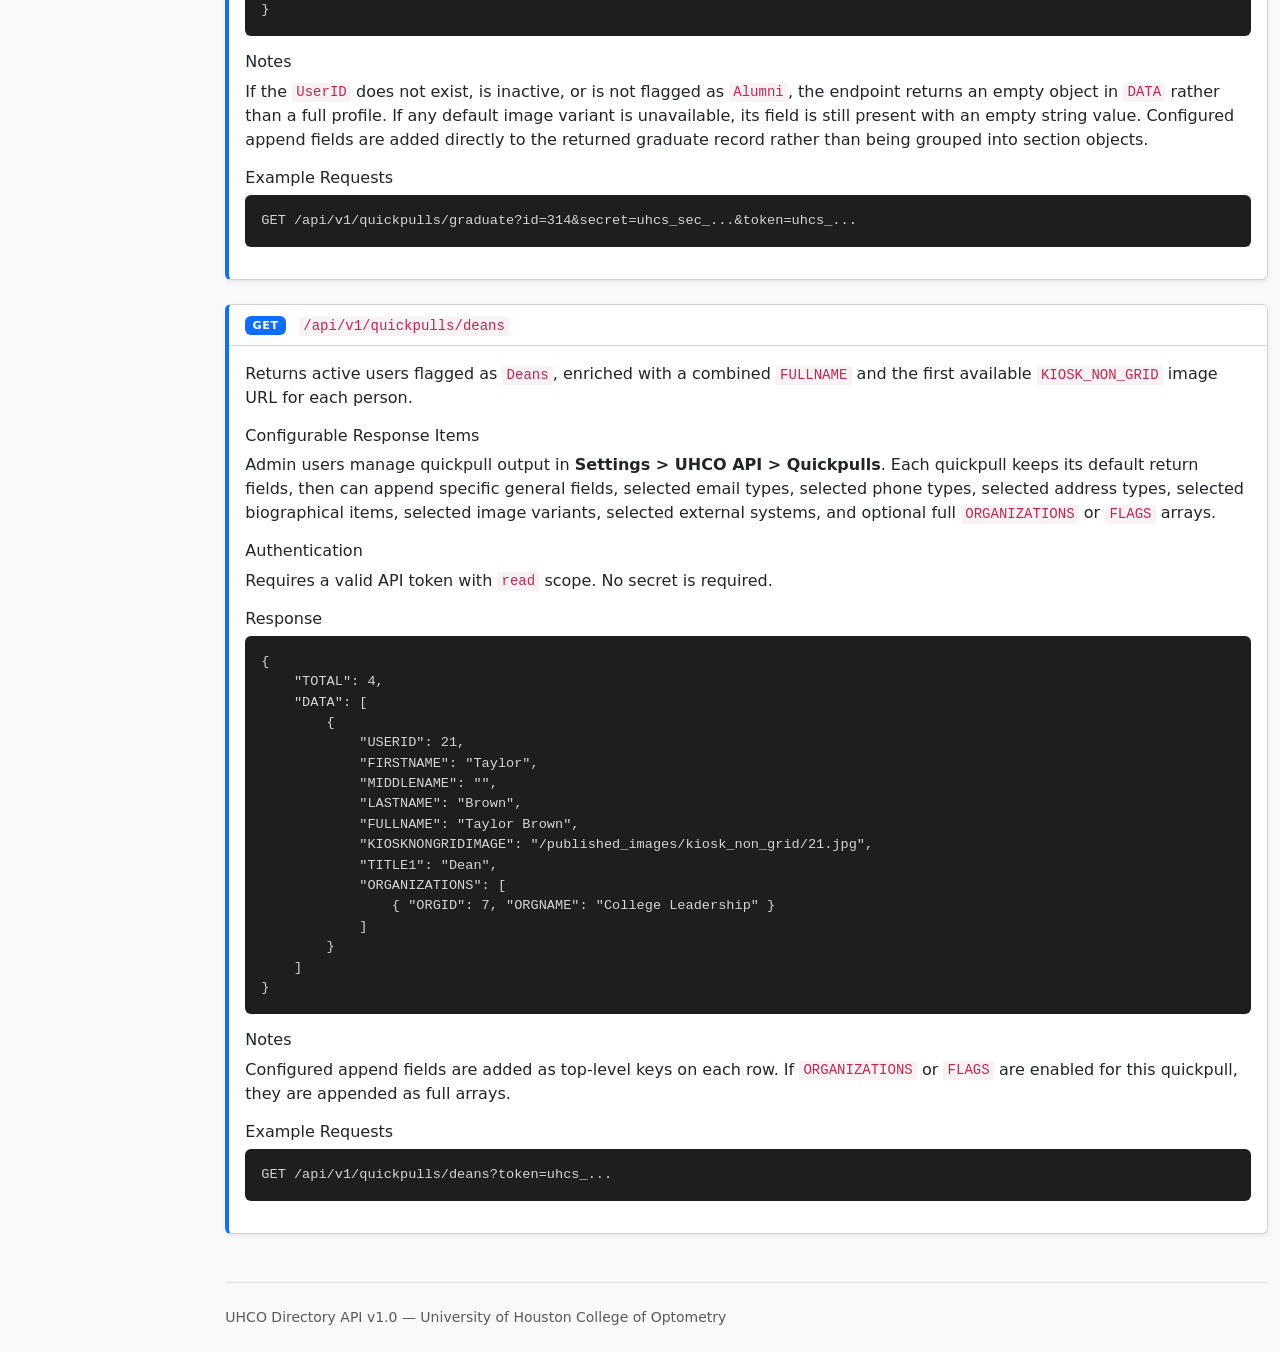
==== commit e8c74247: "Updated API Docs and App Docs" ====
--- a/api/docs.html
+++ b/api/docs.html
@@ -724,6 +724,9 @@
                                 <div class="card-body">
                                         <p class="mb-3">Returns a lightweight list of active users flagged as <code>Clinical-Attending</code>. This quickpull is intended for consumers that need a curated roster without the full person profile payload.</p>
 
+                                        <h6>Configurable Response Items</h6>
+                                        <p>Admin users manage quickpull output in <strong>Settings &gt; UHCO API &gt; Quickpulls</strong>. Each quickpull keeps its default return fields, then can append specific general fields, selected email types, selected phone types, selected address types, selected biographical items, selected image variants, selected external systems, and optional full <code>ORGANIZATIONS</code> or <code>FLAGS</code> arrays.</p>
+
                                         <h6>Authentication</h6>
                                         <p>Requires a valid API token with <code>read</code> scope. No secret is required.</p>
 
@@ -737,10 +740,15 @@
             "MIDDLENAME": "A",
             "LASTNAME": "Doe",
             "DEGREES": "O.D.",
-            "FULLNAME": "Jane A Doe, O.D."
+            "FULLNAME": "Jane A Doe, O.D.",
+            "PHONE_OFFICE": "713-555-1212",
+            "IMAGE_WEB_THUMB": "/published_images/web_thumb/42.jpg"
         }
     ]
 }</pre>
+
+                                        <h6 class="mt-3">Notes</h6>
+                                        <p>Configured append fields are added as top-level keys on each row. Examples include <code>EMAIL_CENTRAL</code>, <code>PHONE_OFFICE</code>, <code>ADDRESS_BUSINESS</code>, <code>IMAGE_WEB_THUMB</code>, and <code>EXTERNALID_COUGARNET</code>.</p>
 
                                         <h6 class="mt-3">Example Requests</h6>
                                         <pre class="example">GET /api/v1/quickpulls/attending?token=uhcs_...</pre>
@@ -755,6 +763,9 @@
                                 </div>
                                 <div class="card-body">
                                         <p class="mb-3">Returns active alumni for a single graduation year as a flat list, filtered to a specific academic program organization. Each result includes the matched <code>PROGRAM</code>, a combined <code>FULLNAME</code>, and image URLs for the <code>interactive_roster</code>, <code>KIOSK_ROSTER</code>, and <code>KIOSK_PROFILE</code> variants. This endpoint is protected because it exposes alumni data.</p>
+
+                                        <h6>Configurable Response Items</h6>
+                                        <p>Admin users manage quickpull output in <strong>Settings &gt; UHCO API &gt; Quickpulls</strong>. Each quickpull keeps its default return fields, then can append specific general fields, selected email types, selected phone types, selected address types, selected biographical items, selected image variants, selected external systems, and optional full <code>ORGANIZATIONS</code> or <code>FLAGS</code> arrays.</p>
 
                                         <h6>Authentication</h6>
                                         <p>Requires both a valid API token and a valid secret that unlocks the <code>Alumni</code> flag.</p>
@@ -786,13 +797,15 @@
             "FULLNAME": "Alex Smith",
             "INTERACTIVEUSERIMAGE": "/published_images/interactive_roster/314.jpg",
             "KIOSKROSTERIMAGE": "/published_images/kiosk_roster/314.jpg",
-            "KIOSKPROFILEIMAGE": "/published_images/kiosk_profile/314.jpg"
+            "KIOSKPROFILEIMAGE": "/published_images/kiosk_profile/314.jpg",
+            "EMAIL_CENTRAL": "alex.smith@uh.edu",
+            "EXTERNALID_COUGARNET": "asmith7"
         }
     ]
 }</pre>
 
                                         <h6 class="mt-3">Notes</h6>
-                                        <p>Returned users must have the <code>Alumni</code> flag and belong to the selected academic program org. If a user does not have one or more of those image variants, the corresponding image field is still included with an empty string value.</p>
+                                        <p>Returned users must have the <code>Alumni</code> flag and belong to the selected academic program org. If a user does not have one or more default image variants, the corresponding image field is still included with an empty string value. Configured append fields are added as top-level keys such as <code>EMAIL_CENTRAL</code>, <code>PHONE_MOBILE</code>, <code>IMAGE_WEB_THUMB</code>, or <code>EXTERNALID_COUGARNET</code>.</p>
 
                                         <h6 class="mt-3">Example Requests</h6>
                                         <pre class="example">GET /api/v1/quickpulls/gradclass?year=2026&amp;program=OD+Program&amp;secret=uhcs_sec_...&amp;token=uhcs_...
@@ -808,6 +821,9 @@
                                 </div>
                                 <div class="card-body">
                                         <p class="mb-3">Returns a single alumni-oriented quickpull record by <code>UserID</code>, including academic fields, externship and hometown details, earned degrees, awards, and image URLs when available.</p>
+
+                                        <h6>Configurable Response Items</h6>
+                                        <p>Admin users manage quickpull output in <strong>Settings &gt; UHCO API &gt; Quickpulls</strong>. Each quickpull keeps its default return fields, then can append specific general fields, selected email types, selected phone types, selected address types, selected biographical items, selected image variants, selected external systems, and optional full <code>ORGANIZATIONS</code> or <code>FLAGS</code> arrays.</p>
 
                                         <h6>Authentication</h6>
                                         <p>Requires both a valid API token and a valid secret that unlocks the <code>Alumni</code> flag.</p>
@@ -845,12 +861,24 @@
         ],
         "INTERACTIVEUSERIMAGE": "/published_images/interactive_roster/314.jpg",
         "KIOSKROSTERIMAGE": "/published_images/kiosk_roster/314.jpg",
-        "KIOSKPROFILEIMAGE": "/published_images/kiosk_profile/314.jpg"
+        "KIOSKPROFILEIMAGE": "/published_images/kiosk_profile/314.jpg",
+        "EMAIL_CENTRAL": "alex.smith@uh.edu",
+        "ADDRESS_BUSINESS": {
+            "ADDRESSTYPE": "Business",
+            "ADDRESS1": "4901 Calhoun Rd",
+            "CITY": "Houston",
+            "STATE": "TX",
+            "ZIPCODE": "77204"
+        },
+        "EXTERNALID_COUGARNET": "asmith7",
+        "FLAGS": [
+            { "FLAGID": 1, "FLAGNAME": "Alumni" }
+        ]
     }
 }</pre>
 
                                         <h6 class="mt-3">Notes</h6>
-                                        <p>If the <code>UserID</code> does not exist, is inactive, or is not flagged as <code>Alumni</code>, the endpoint returns an empty object in <code>DATA</code> rather than a full profile. If any image variant is unavailable, its field is still present with an empty string value.</p>
+                                        <p>If the <code>UserID</code> does not exist, is inactive, or is not flagged as <code>Alumni</code>, the endpoint returns an empty object in <code>DATA</code> rather than a full profile. If any default image variant is unavailable, its field is still present with an empty string value. Configured append fields are added directly to the returned graduate record rather than being grouped into section objects.</p>
 
                                         <h6 class="mt-3">Example Requests</h6>
                                         <pre class="example">GET /api/v1/quickpulls/graduate?id=314&amp;secret=uhcs_sec_...&amp;token=uhcs_...</pre>
@@ -865,6 +893,9 @@
                                 </div>
                                 <div class="card-body">
                                         <p class="mb-3">Returns active users flagged as <code>Deans</code>, enriched with a combined <code>FULLNAME</code> and the first available <code>KIOSK_NON_GRID</code> image URL for each person.</p>
+
+                                        <h6>Configurable Response Items</h6>
+                                        <p>Admin users manage quickpull output in <strong>Settings &gt; UHCO API &gt; Quickpulls</strong>. Each quickpull keeps its default return fields, then can append specific general fields, selected email types, selected phone types, selected address types, selected biographical items, selected image variants, selected external systems, and optional full <code>ORGANIZATIONS</code> or <code>FLAGS</code> arrays.</p>
 
                                         <h6>Authentication</h6>
                                         <p>Requires a valid API token with <code>read</code> scope. No secret is required.</p>
@@ -879,10 +910,17 @@
             "MIDDLENAME": "",
             "LASTNAME": "Brown",
             "FULLNAME": "Taylor Brown",
-            "KIOSKNONGRIDIMAGE": "/published_images/kiosk_non_grid/21.jpg"
+            "KIOSKNONGRIDIMAGE": "/published_images/kiosk_non_grid/21.jpg",
+            "TITLE1": "Dean",
+            "ORGANIZATIONS": [
+                { "ORGID": 7, "ORGNAME": "College Leadership" }
+            ]
         }
     ]
 }</pre>
+
+                                        <h6 class="mt-3">Notes</h6>
+                                        <p>Configured append fields are added as top-level keys on each row. If <code>ORGANIZATIONS</code> or <code>FLAGS</code> are enabled for this quickpull, they are appended as full arrays.</p>
 
                                         <h6 class="mt-3">Example Requests</h6>
                                         <pre class="example">GET /api/v1/quickpulls/deans?token=uhcs_...</pre>
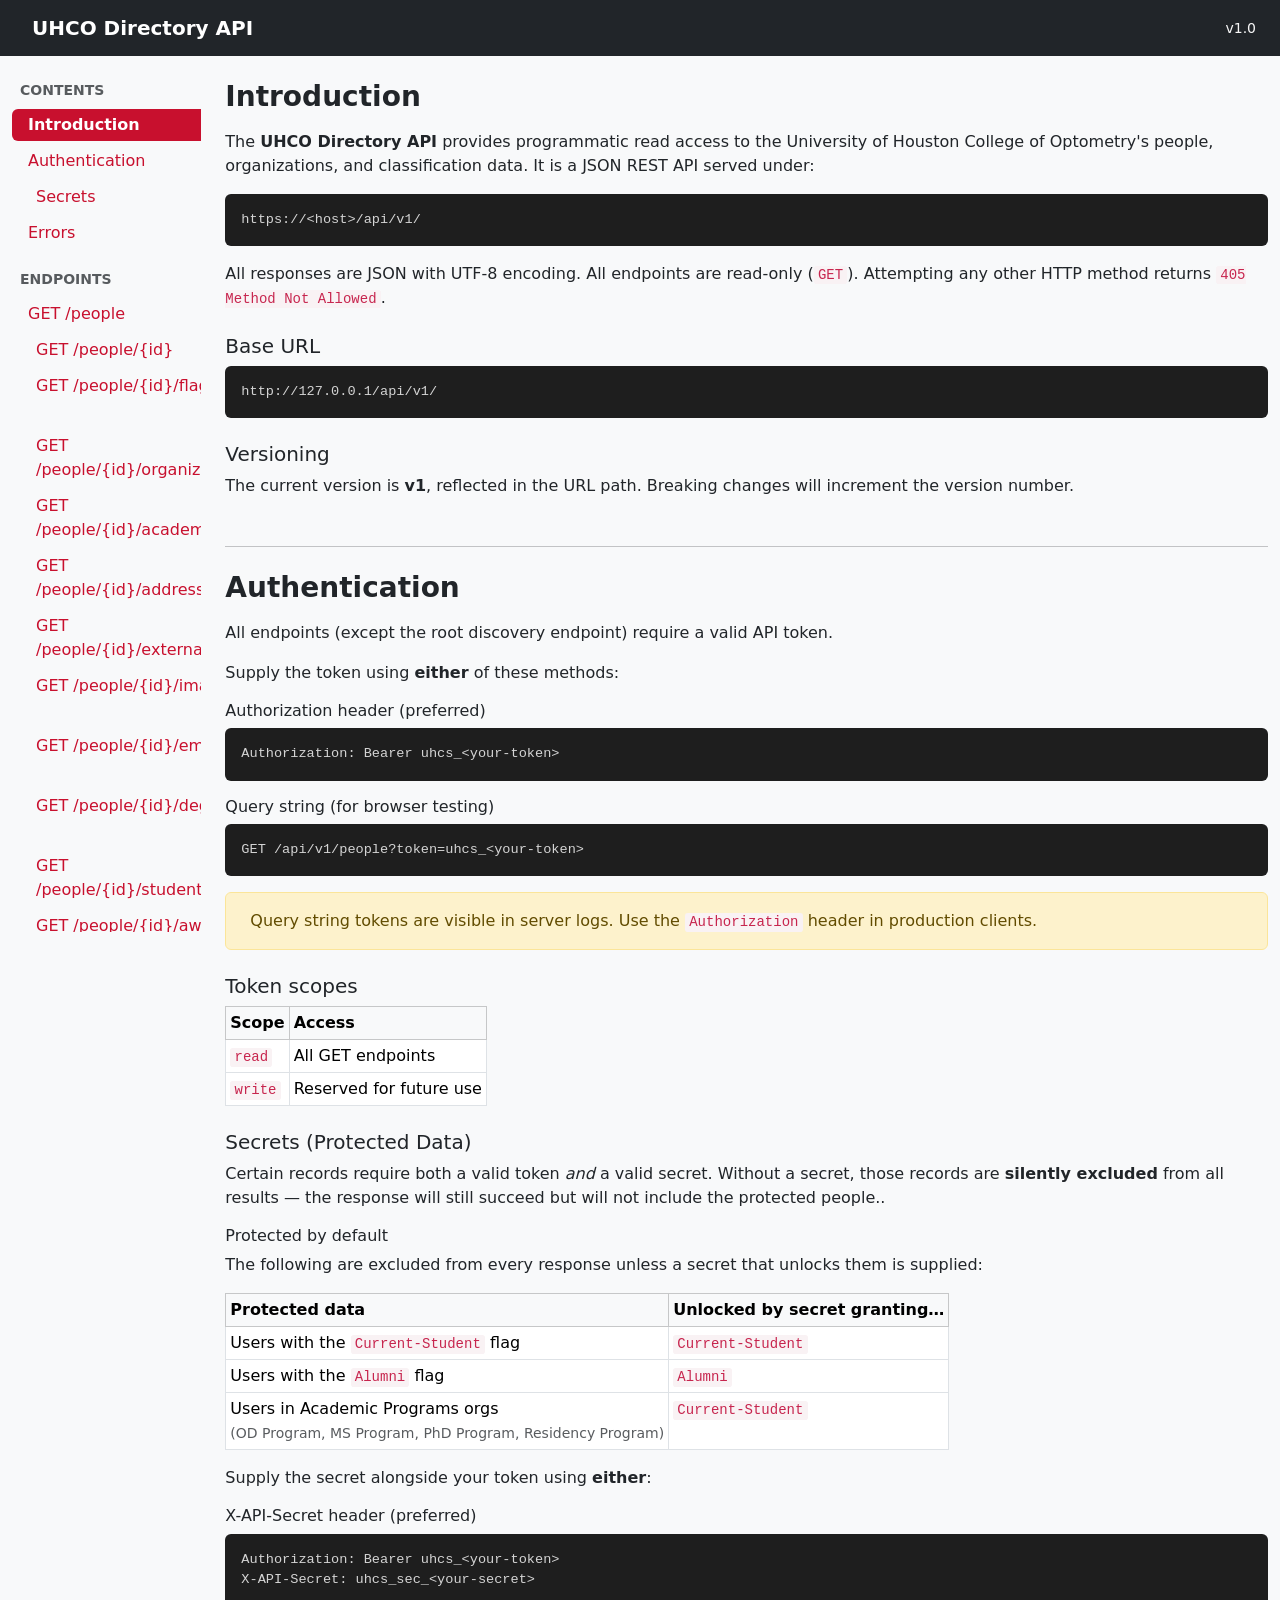
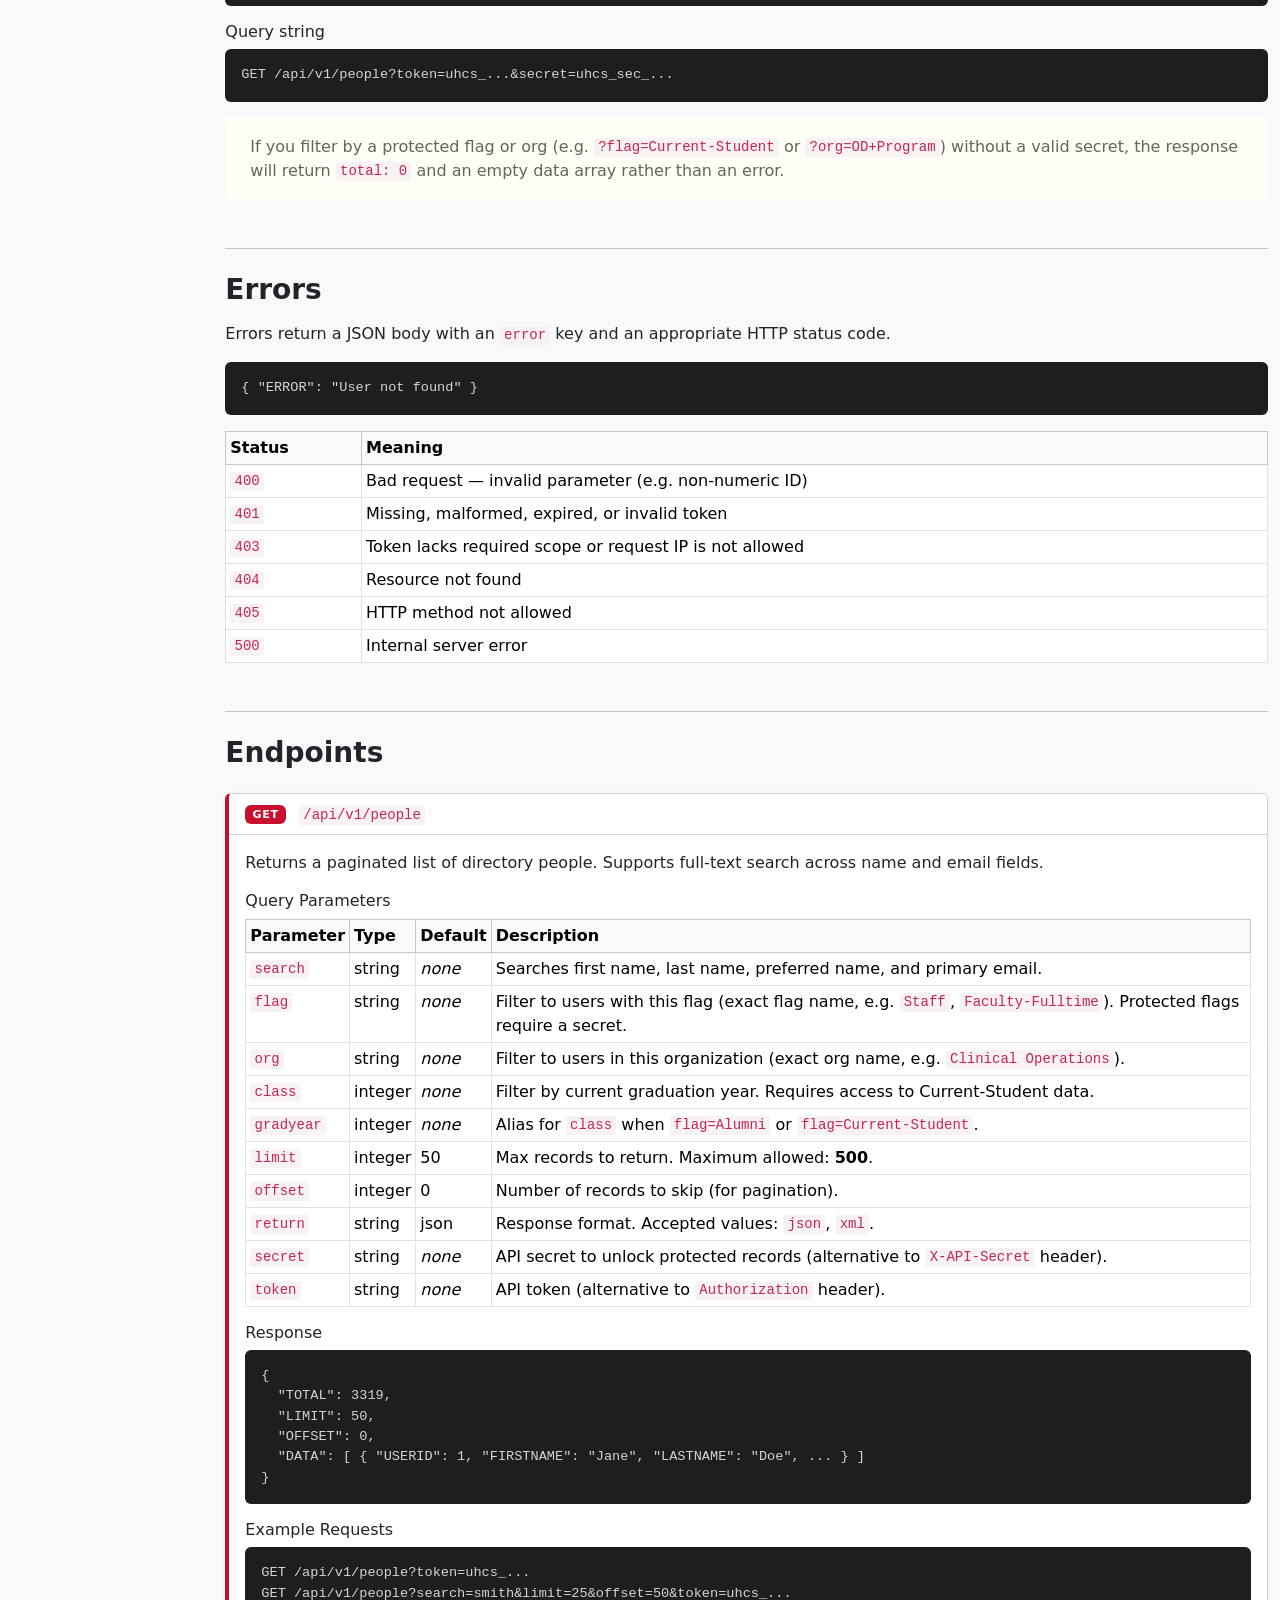
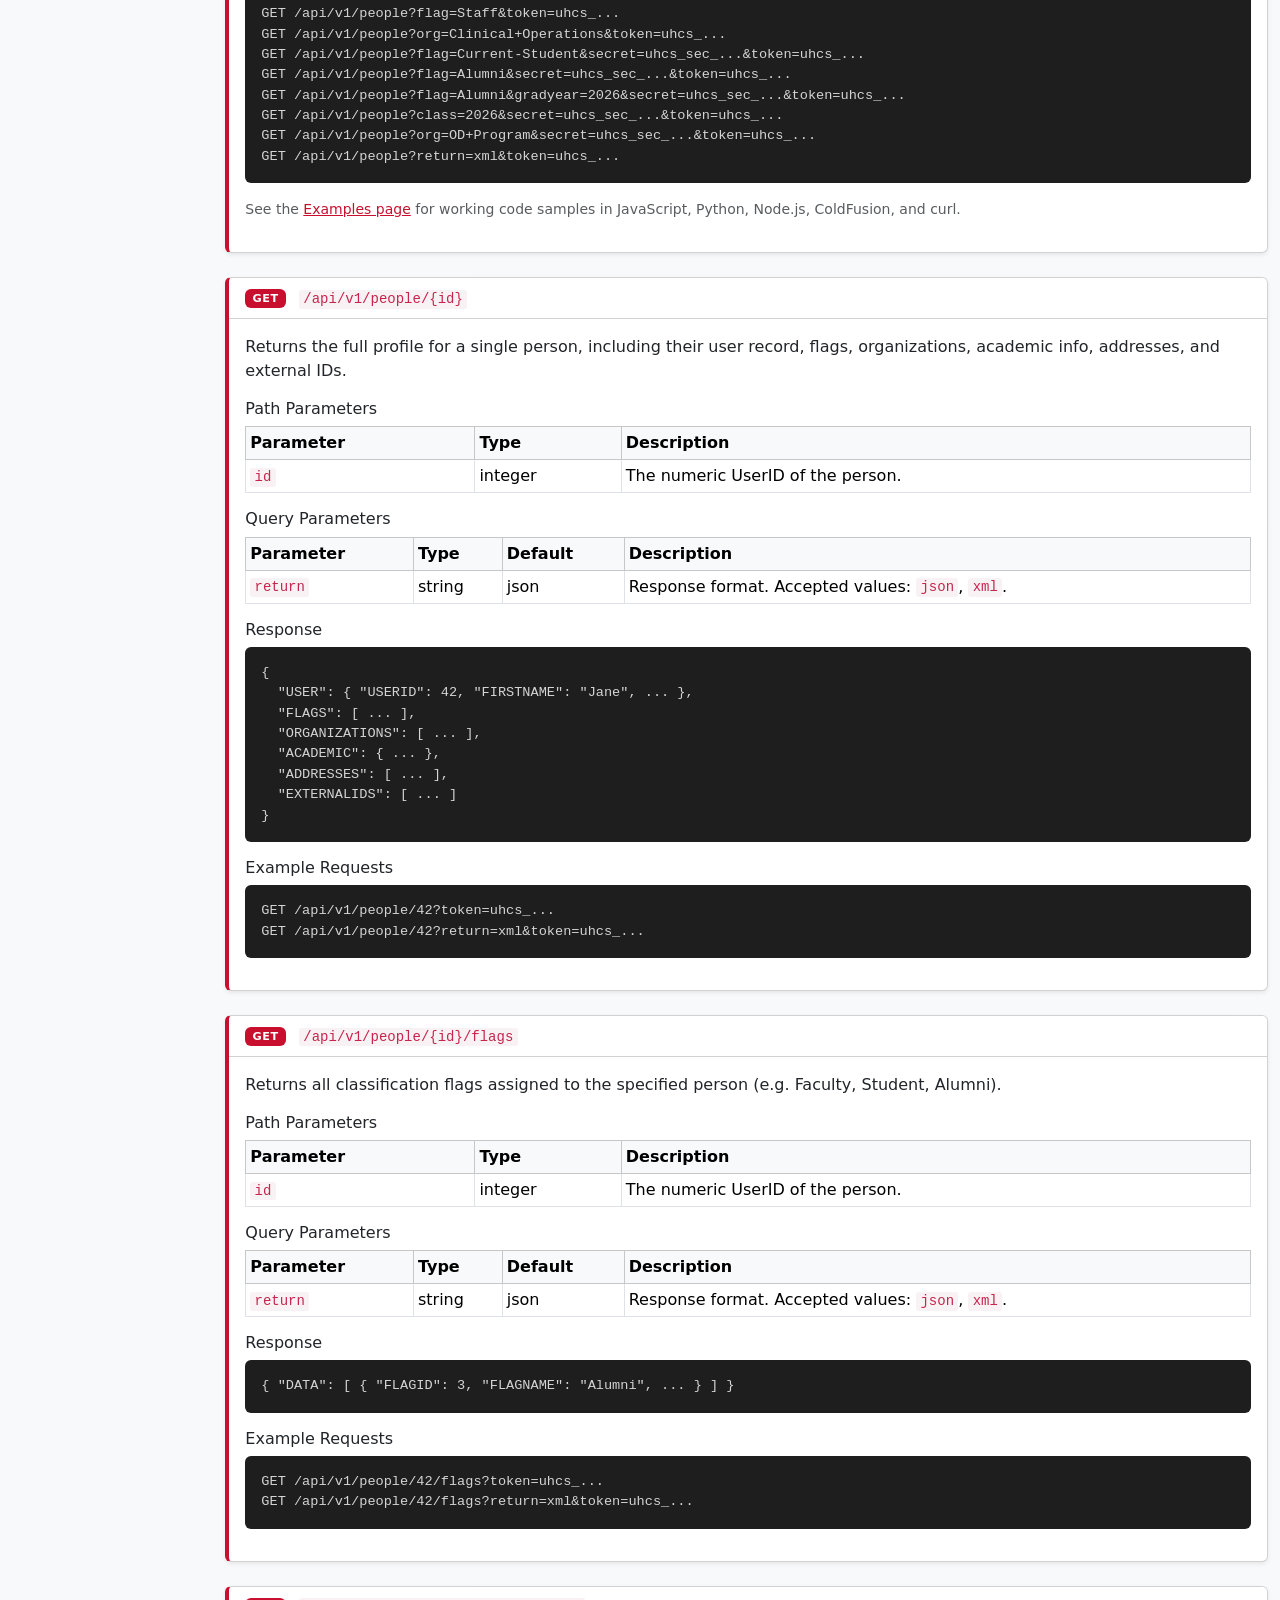
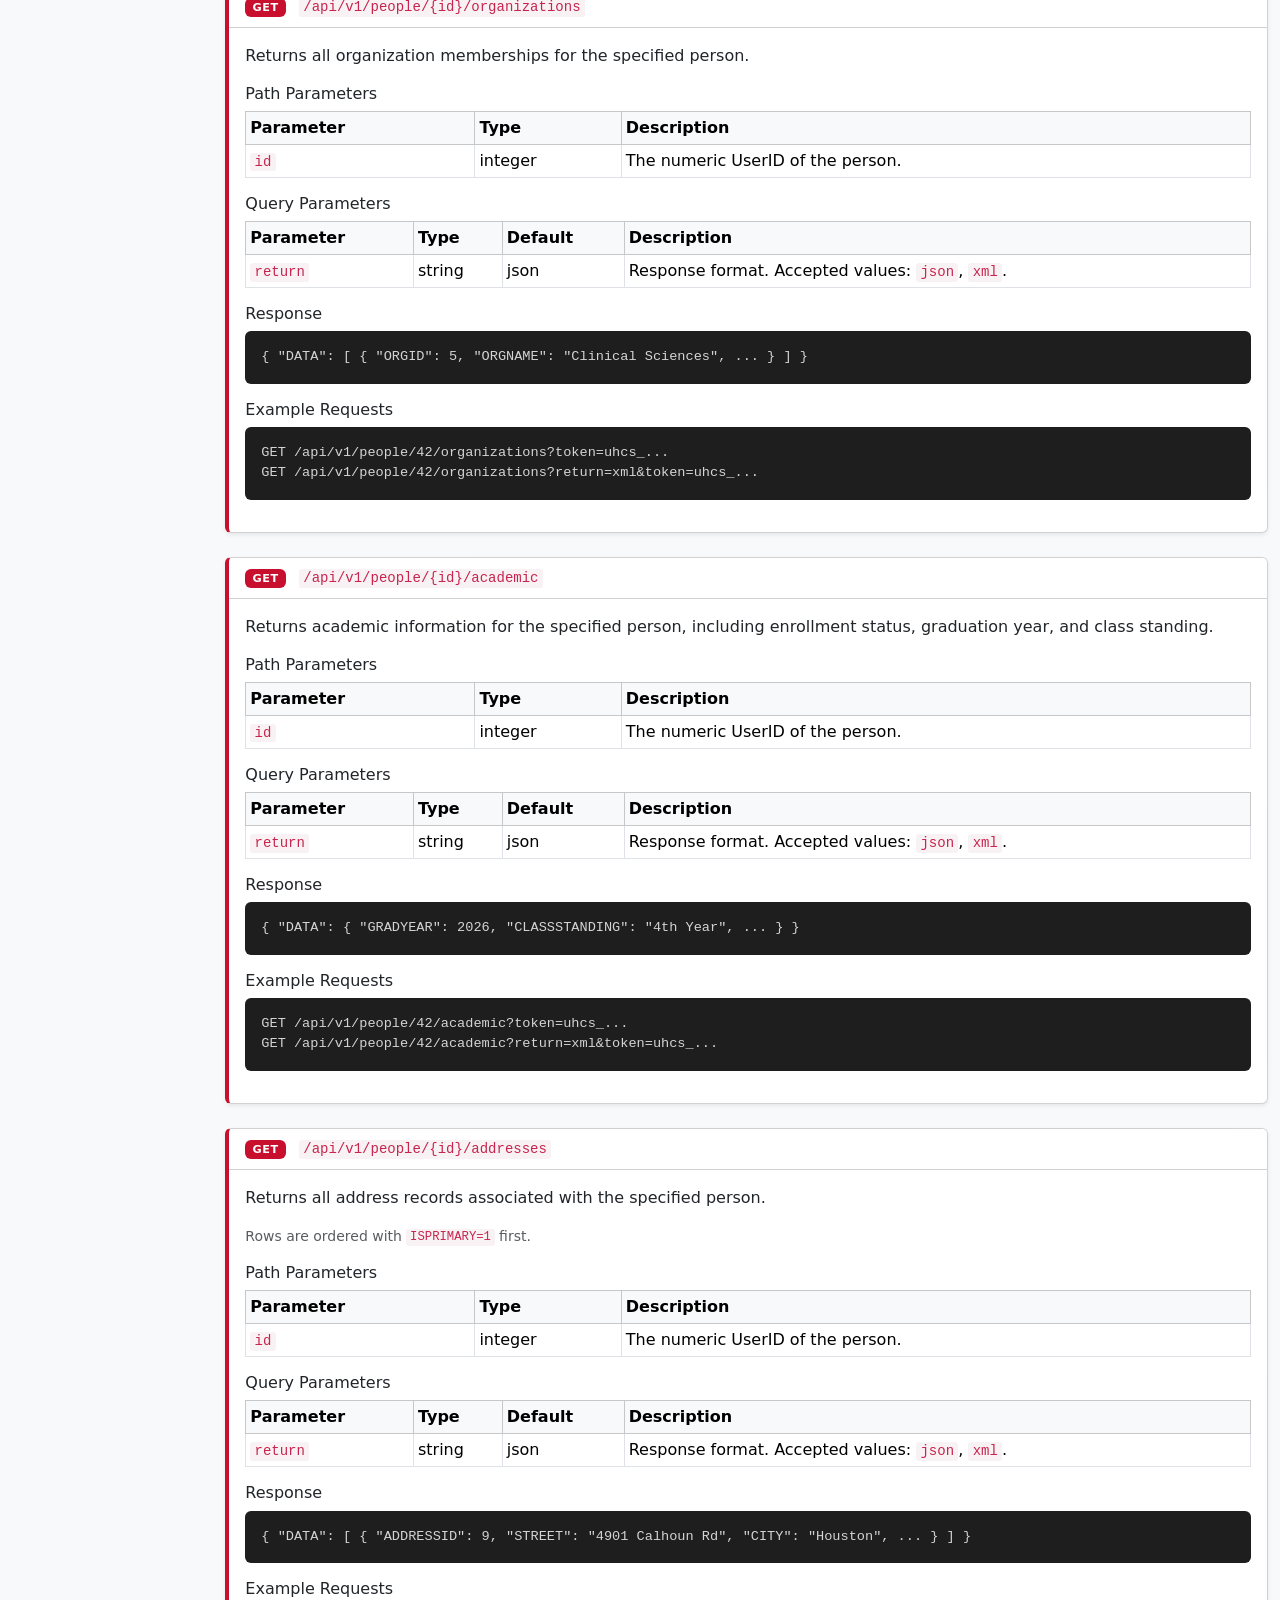
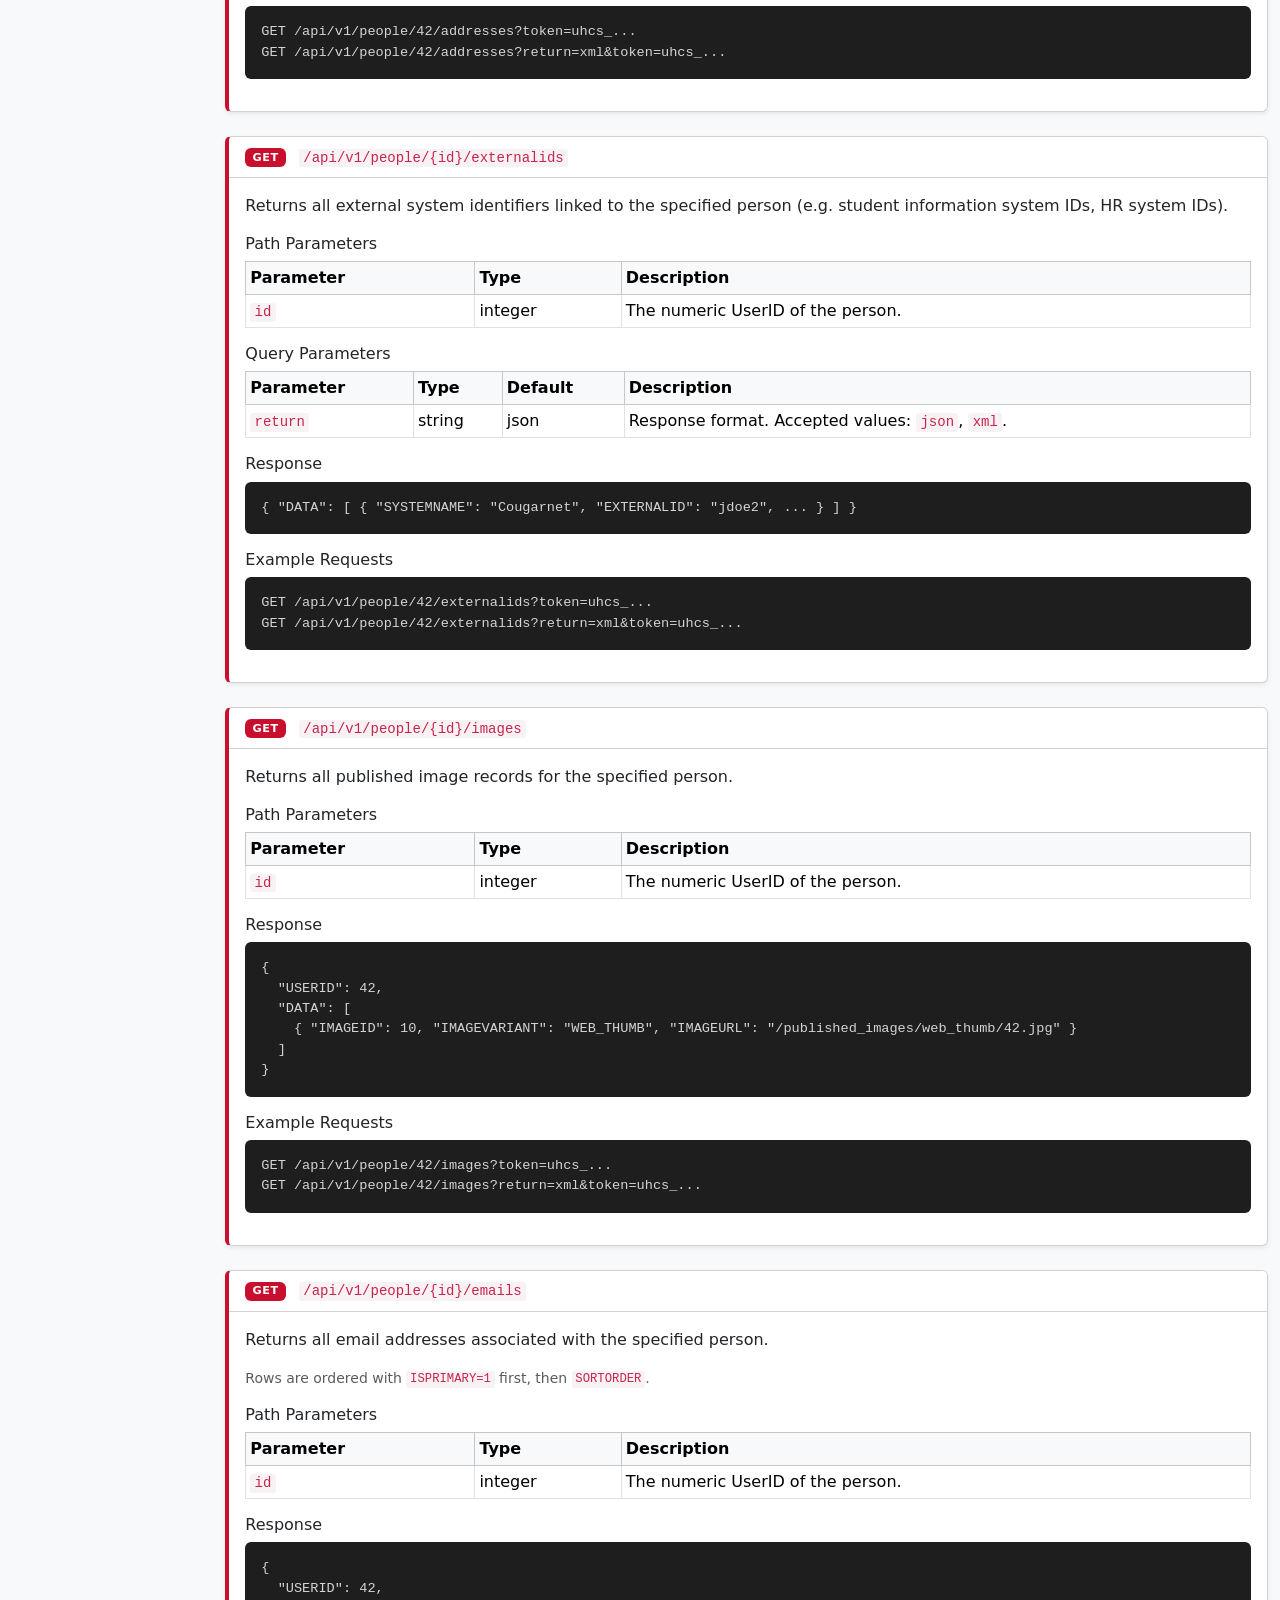
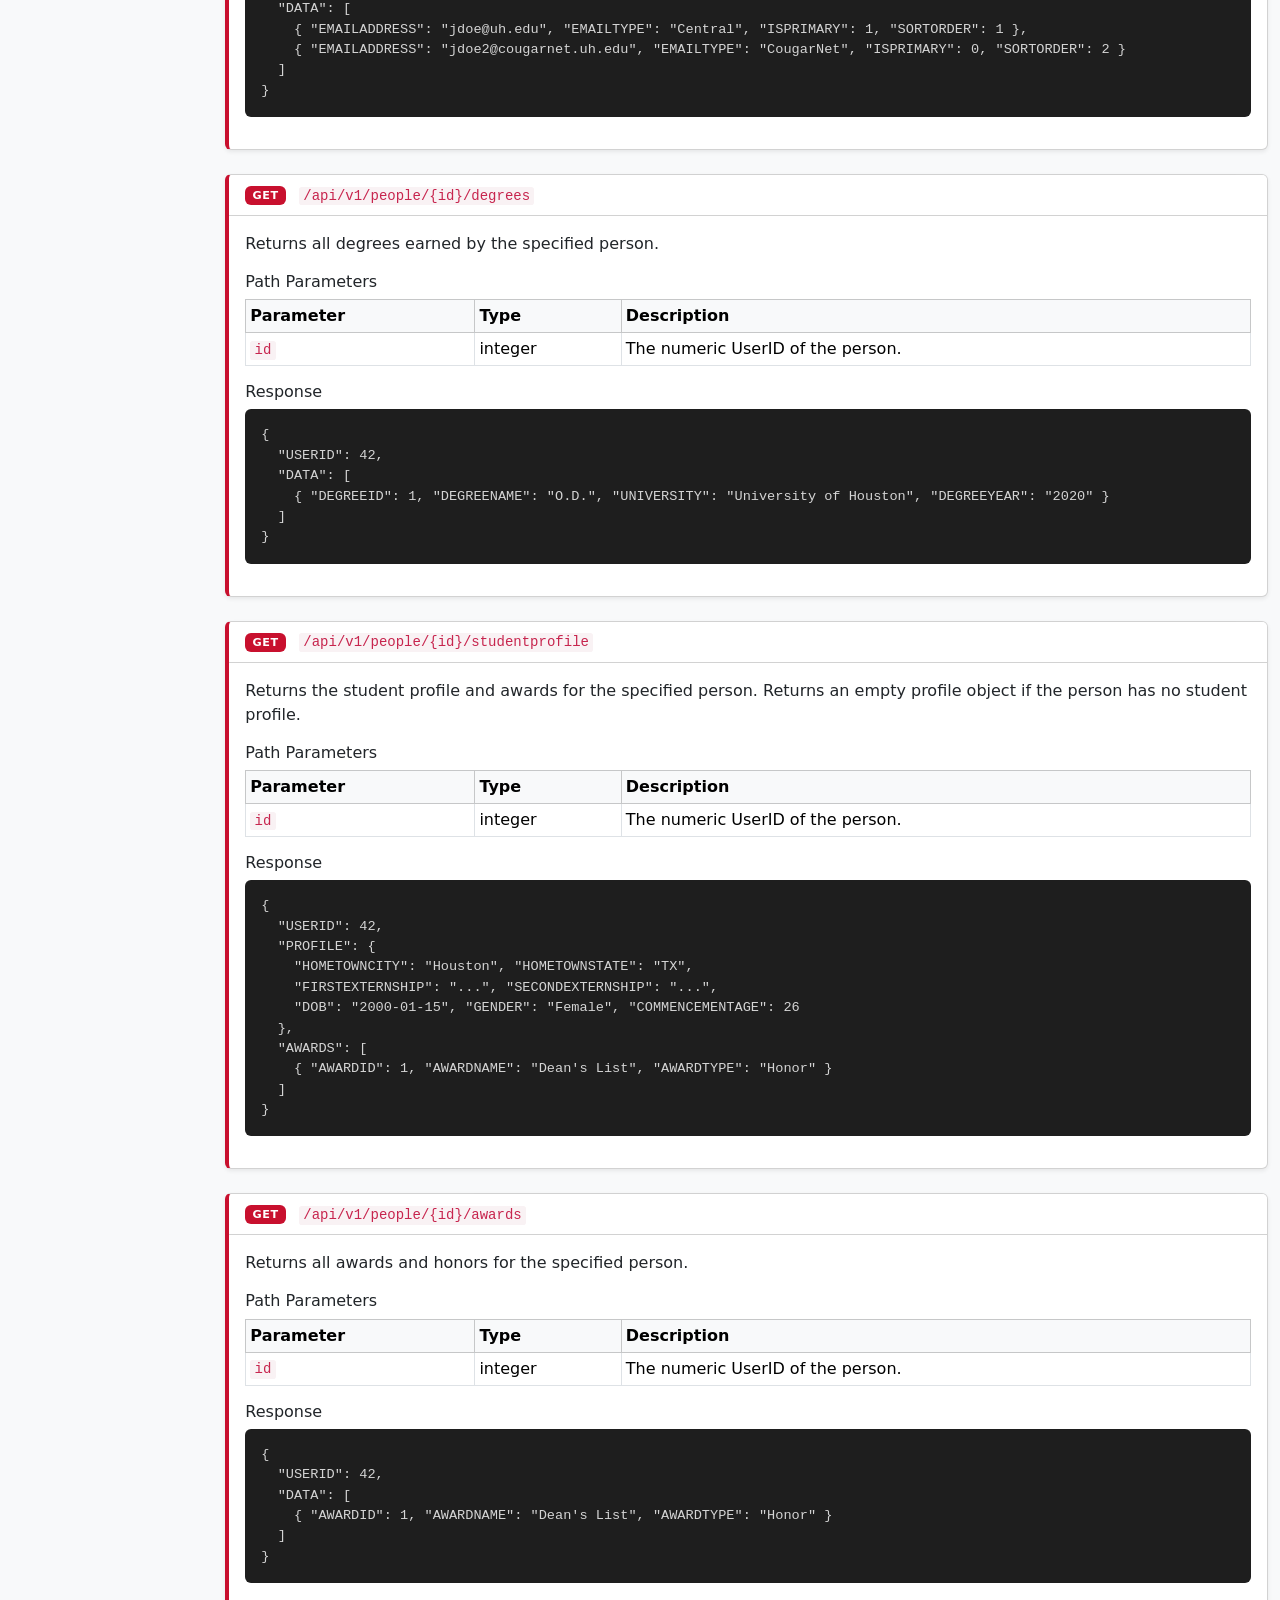
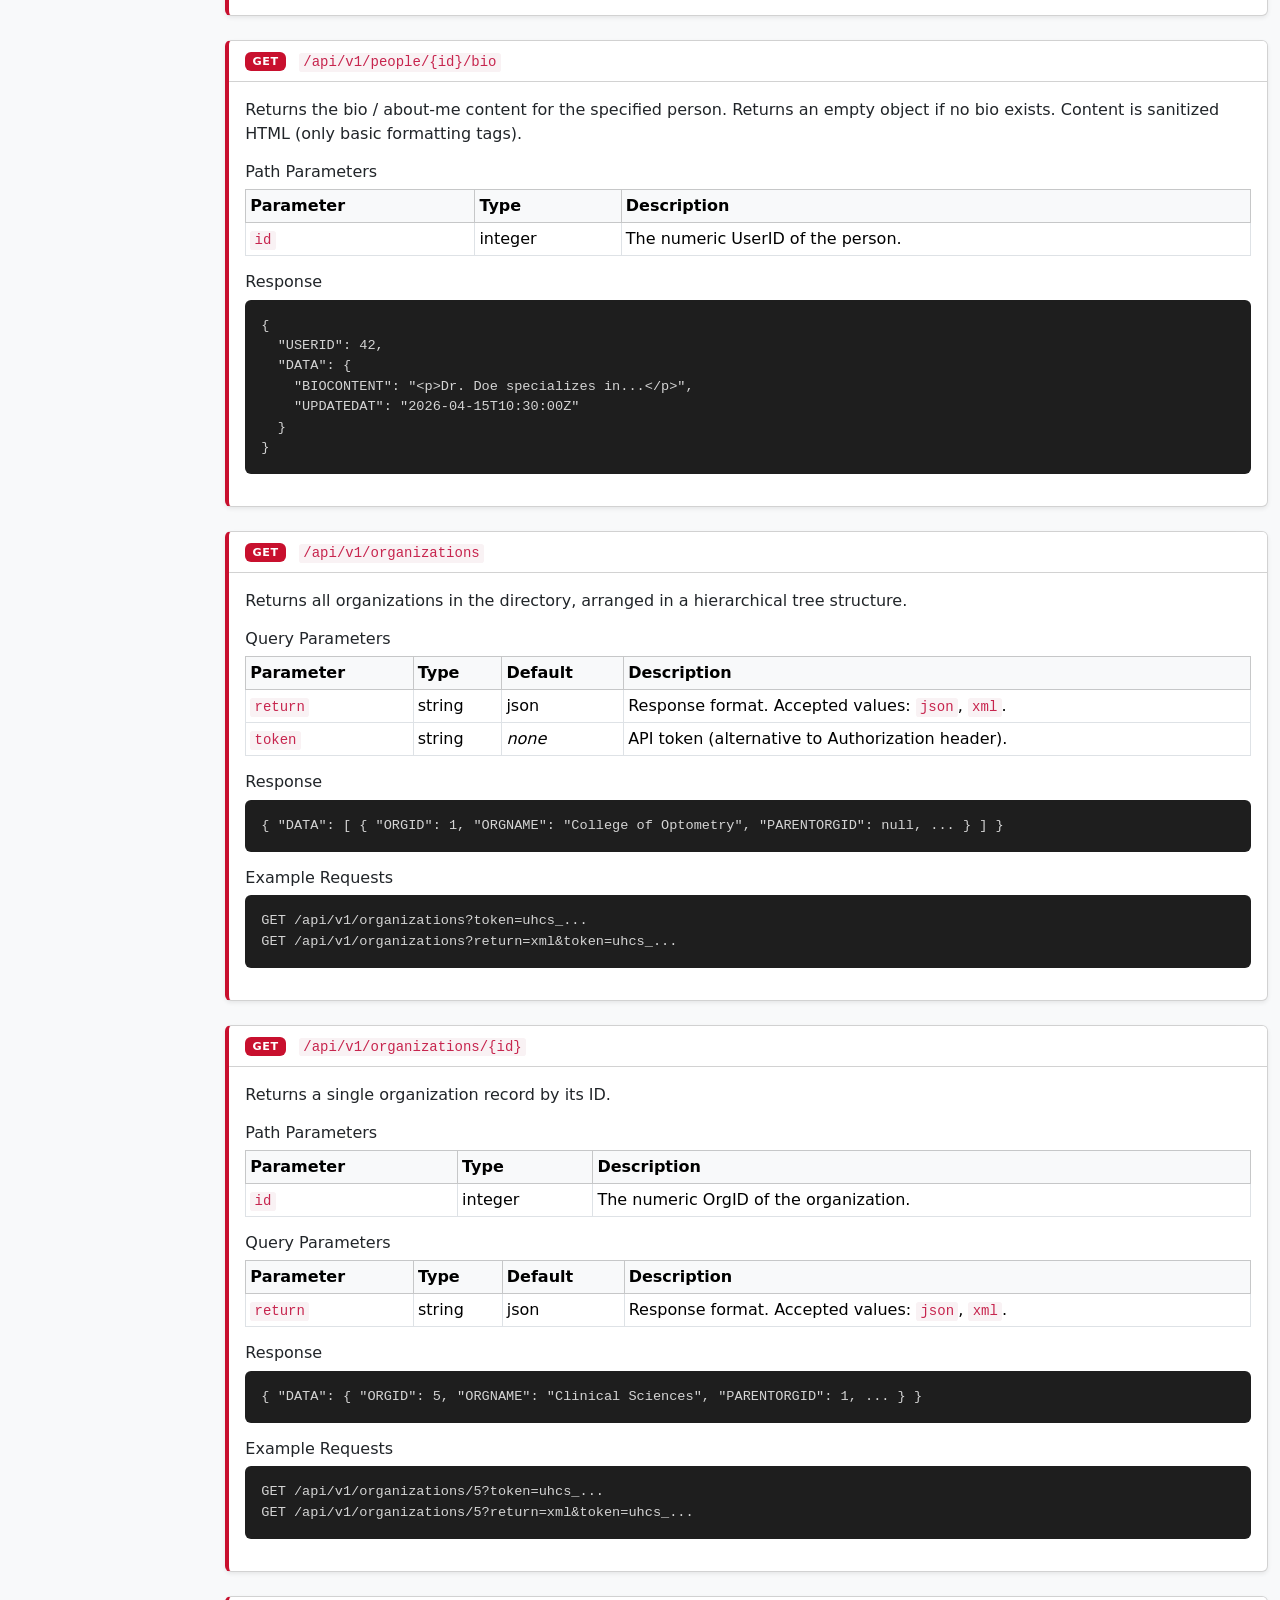
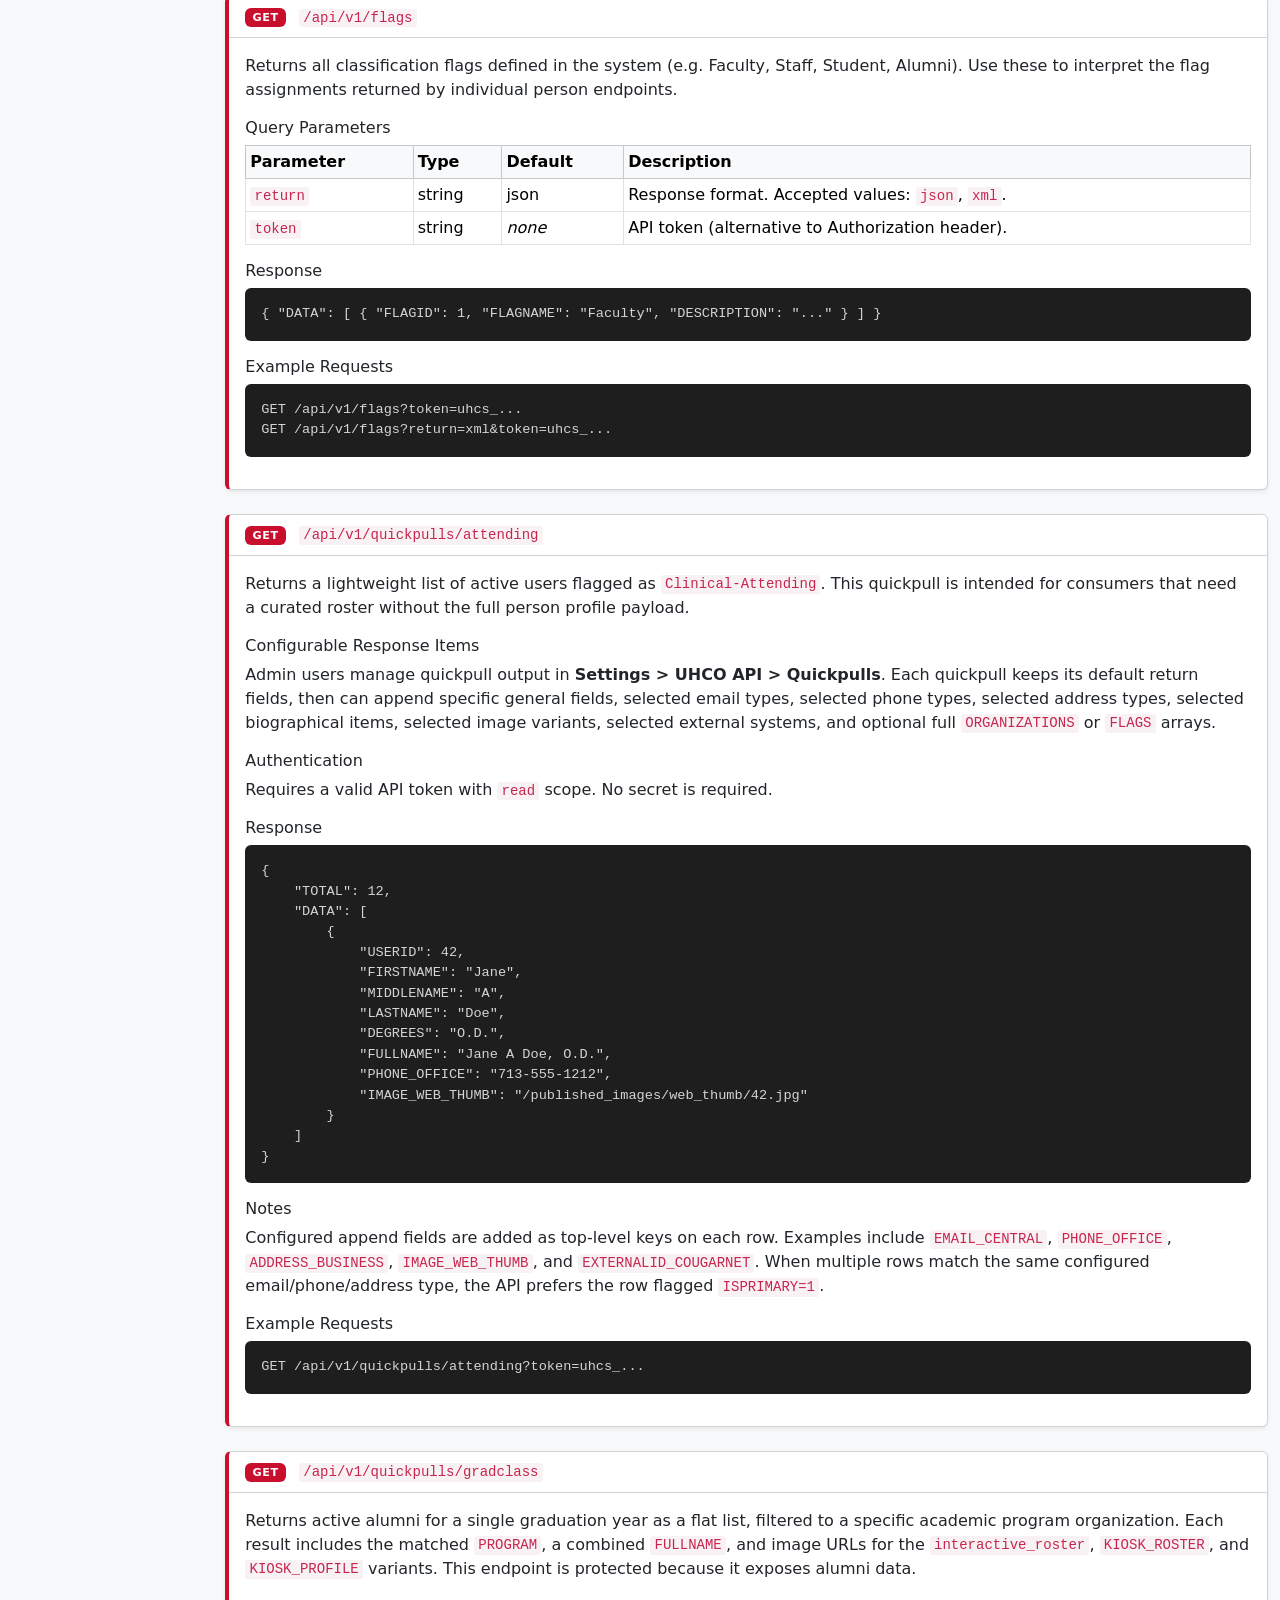
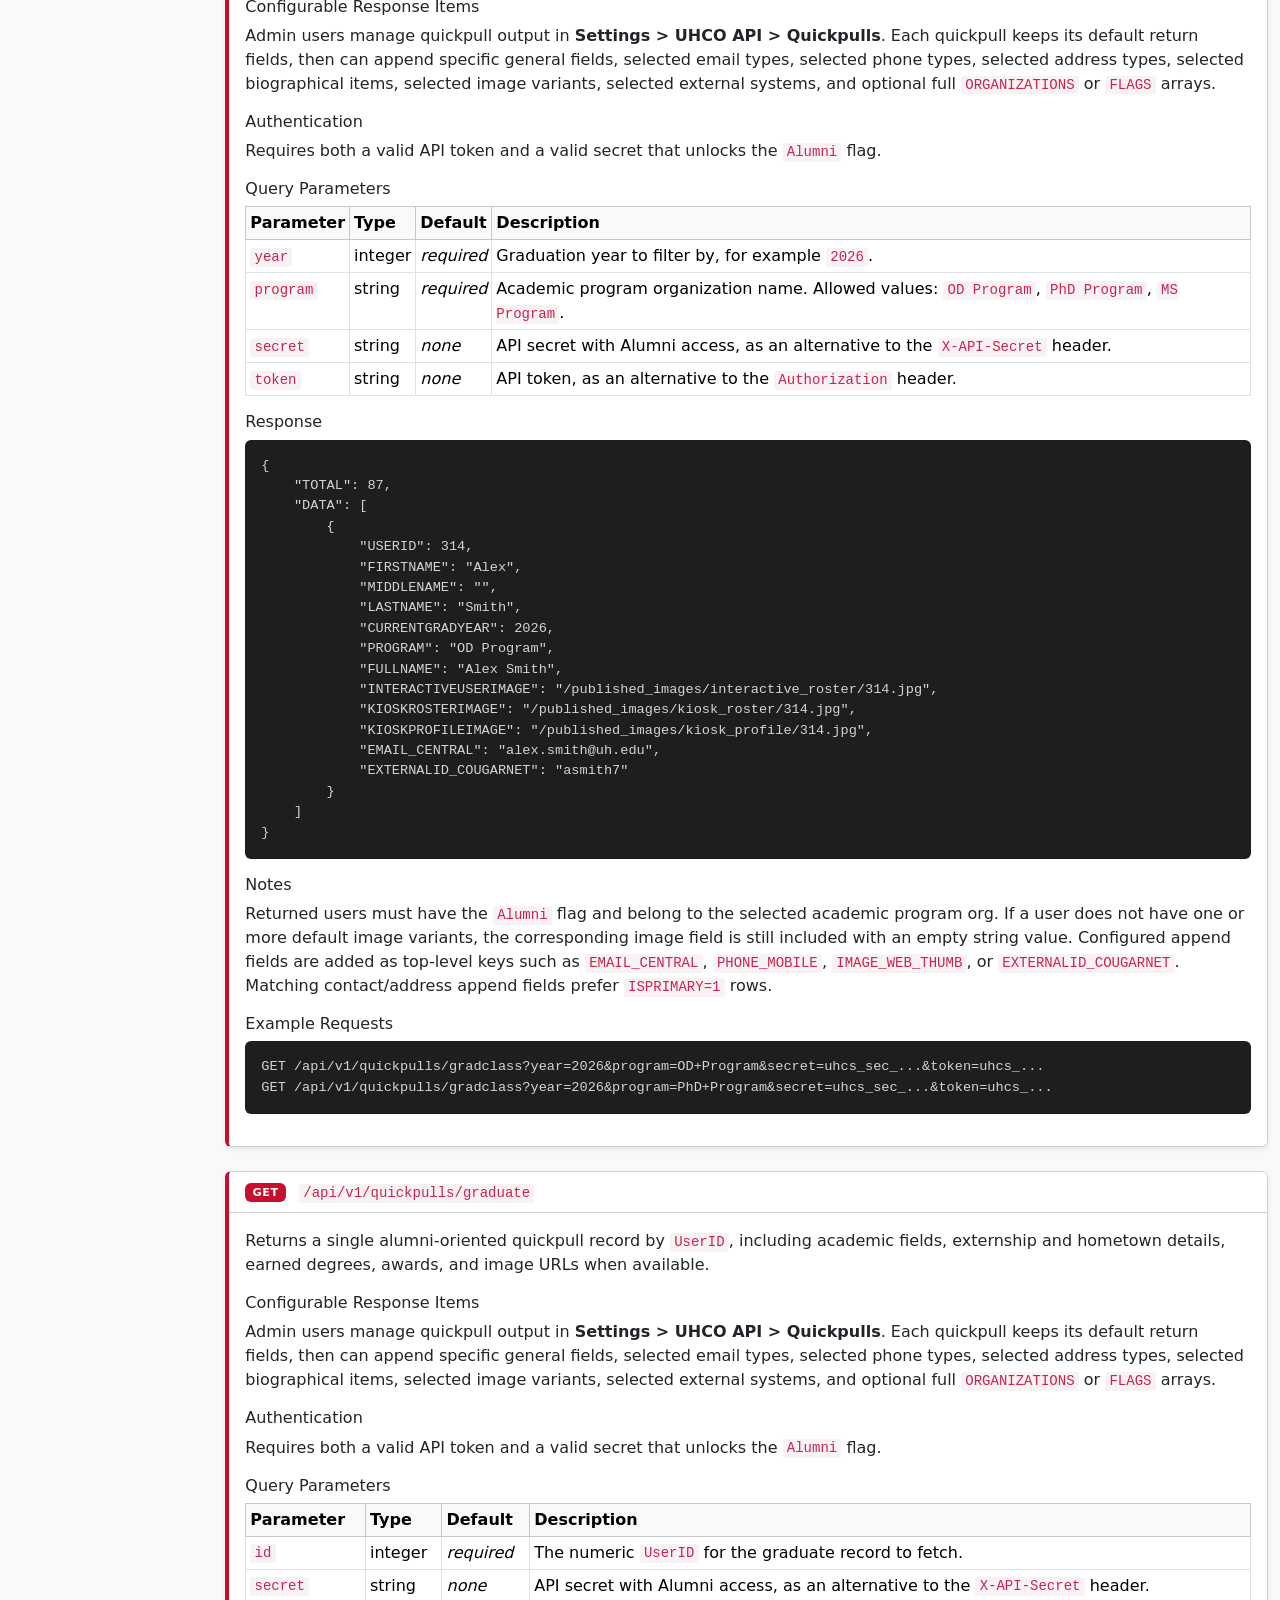
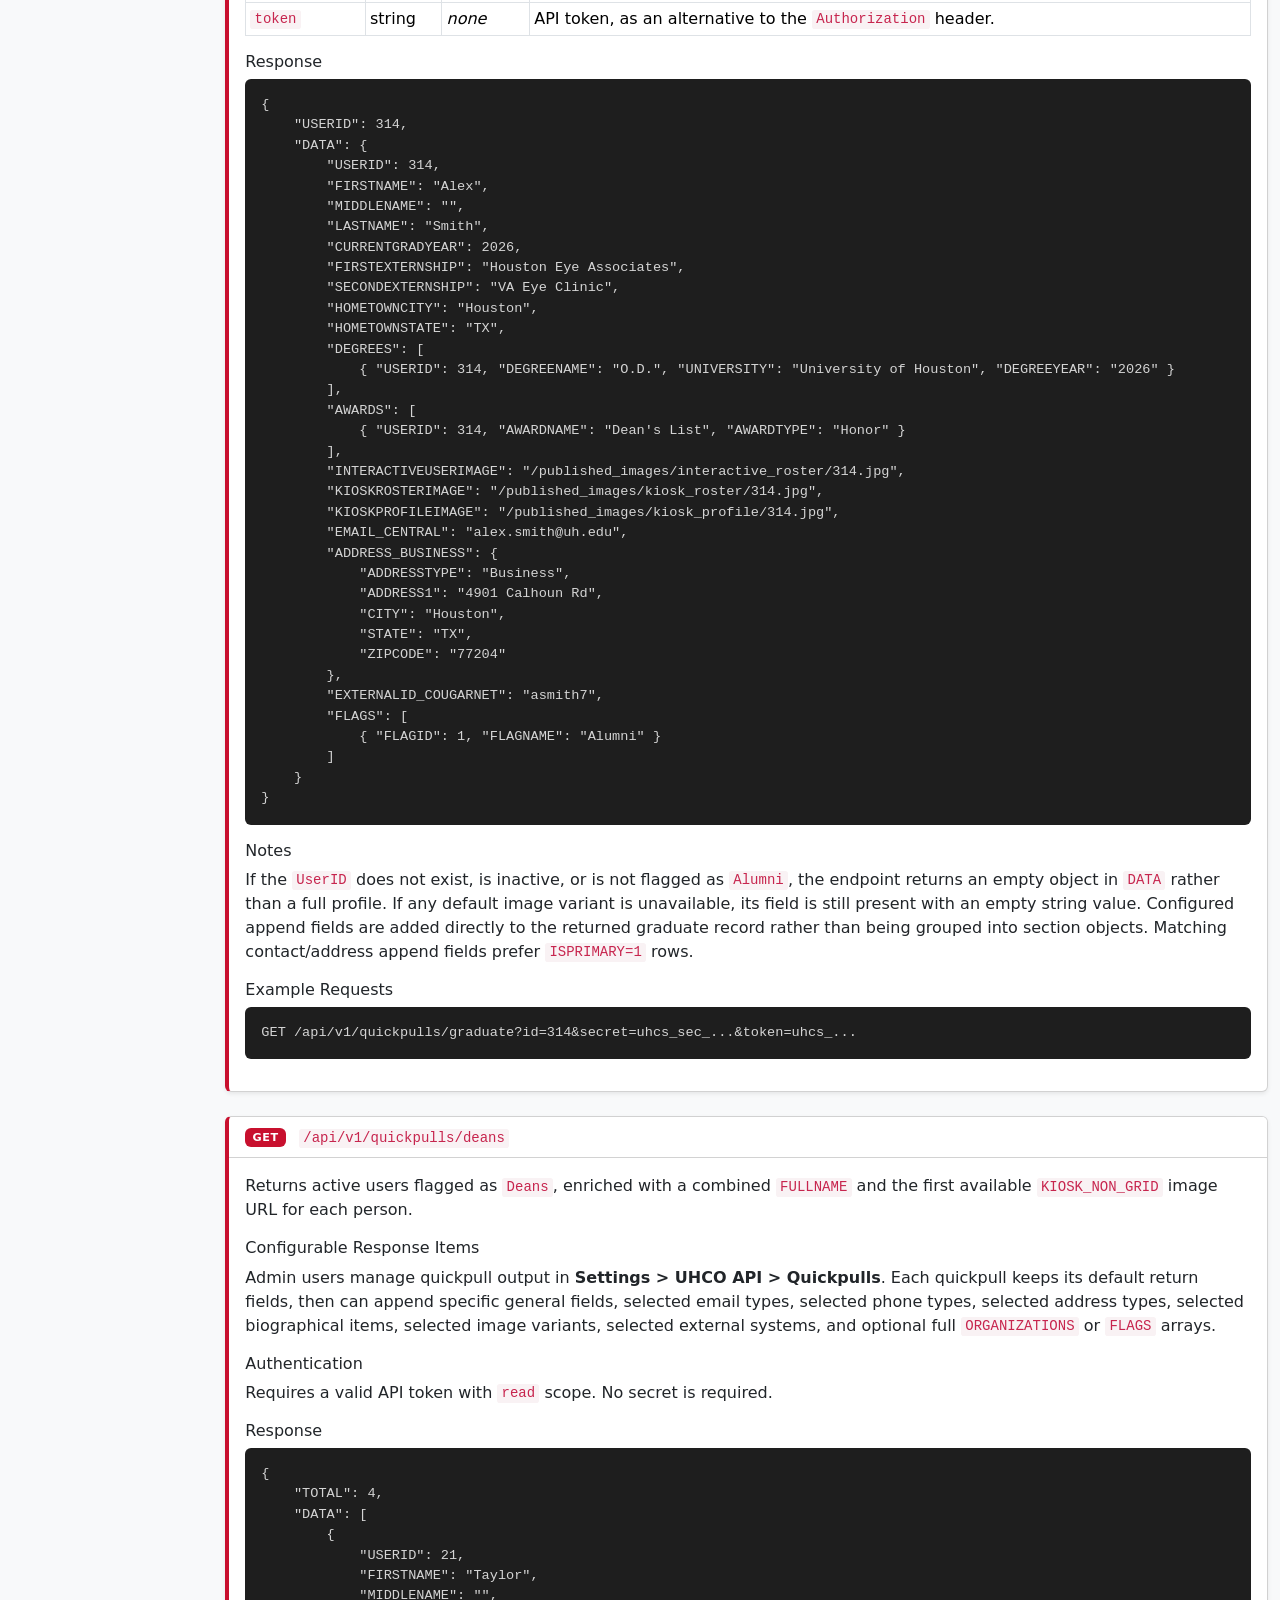
==== commit 518de9b9: "FIX: Added HometownFull which combines HometownCity and HometownState fields" ====
--- a/api/docs.html
+++ b/api/docs.html
@@ -4,34 +4,8 @@
     <meta charset="UTF-8">
     <meta name="viewport" content="width=device-width, initial-scale=1.0">
     <title>UHCO Directory API — Documentation</title>
-    <link href="https://cdn.jsdelivr.net/npm/bootstrap@5.3.3/dist/css/bootstrap.min.css" rel="stylesheet">
-    <link href="https://cdn.jsdelivr.net/npm/bootstrap-icons@1.11.3/font/bootstrap-icons.min.css" rel="stylesheet">
-    <style>
-        body { background: #f8f9fa; }
-        .sidebar {
-            position: sticky;
-            top: 1.5rem;
-            max-height: calc(100vh - 3rem);
-            overflow-y: auto;
-        }
-        .endpoint-card { border-left: 4px solid #0d6efd; }
-        .method-badge {
-            font-size: .7rem;
-            letter-spacing: .05em;
-            vertical-align: middle;
-        }
-        .param-table th { white-space: nowrap; }
-        pre.example {
-            background: #1e1e1e;
-            color: #d4d4d4;
-            border-radius: .375rem;
-            font-size: .85rem;
-            padding: 1rem;
-        }
-        .nav-link.active { font-weight: 600; }
-        h2 { scroll-margin-top: 1.5rem; }
-        code { color: #c7254e; background: #f9f2f4; padding: .1em .3em; border-radius: .2em; }
-    </style>
+    <link rel="stylesheet" href="/assets/css/api-docs.css">
+    <link href="/assets/vendor/bootstrap-icons/bootstrap-icons.css" rel="stylesheet">
 </head>
 <body>
 
@@ -60,6 +34,7 @@
                     <a class="nav-link py-1 ps-4 small" href="#ep-person-academic">GET /people/{id}/academic</a>
                     <a class="nav-link py-1 ps-4 small" href="#ep-person-addresses">GET /people/{id}/addresses</a>
                     <a class="nav-link py-1 ps-4 small" href="#ep-person-externalids">GET /people/{id}/externalids</a>
+                    <a class="nav-link py-1 ps-4 small" href="#ep-person-images">GET /people/{id}/images</a>
                     <a class="nav-link py-1 ps-4 small" href="#ep-person-emails">GET /people/{id}/emails</a>
                     <a class="nav-link py-1 ps-4 small" href="#ep-person-degrees">GET /people/{id}/degrees</a>
                     <a class="nav-link py-1 ps-4 small" href="#ep-person-studentprofile">GET /people/{id}/studentprofile</a>
@@ -72,6 +47,7 @@
                     <a class="nav-link py-1 ps-4 small" href="#ep-quickpull-gradclass">GET /quickpulls/gradclass</a>
                     <a class="nav-link py-1 ps-4 small" href="#ep-quickpull-graduate">GET /quickpulls/graduate</a>
                     <a class="nav-link py-1 ps-4 small" href="#ep-quickpull-deans">GET /quickpulls/deans</a>
+                    <a class="nav-link py-1 ps-4 small" href="#ep-quickpull-myuhco">GET /quickpulls/myuhco</a>
                     <div class="fw-semibold text-uppercase text-muted small mt-3 mb-1 ps-2">More</div>
                     <a class="nav-link py-1" href="examples.html"><i class="bi bi-code-slash me-1"></i>Code Examples</a>
                 </nav>
@@ -203,6 +179,8 @@
                             <tr><td><code>search</code></td><td>string</td><td><em>none</em></td><td>Searches first name, last name, preferred name, and primary email.</td></tr>
                             <tr><td><code>flag</code></td><td>string</td><td><em>none</em></td><td>Filter to users with this flag (exact flag name, e.g. <code>Staff</code>, <code>Faculty-Fulltime</code>). Protected flags require a secret.</td></tr>
                             <tr><td><code>org</code></td><td>string</td><td><em>none</em></td><td>Filter to users in this organization (exact org name, e.g. <code>Clinical Operations</code>).</td></tr>
+                            <tr><td><code>class</code></td><td>integer</td><td><em>none</em></td><td>Filter by current graduation year. Requires access to Current-Student data.</td></tr>
+                            <tr><td><code>gradyear</code></td><td>integer</td><td><em>none</em></td><td>Alias for <code>class</code> when <code>flag=Alumni</code> or <code>flag=Current-Student</code>.</td></tr>
                             <tr><td><code>limit</code></td><td>integer</td><td>50</td><td>Max records to return. Maximum allowed: <strong>500</strong>.</td></tr>
                             <tr><td><code>offset</code></td><td>integer</td><td>0</td><td>Number of records to skip (for pagination).</td></tr>
                             <tr><td><code>return</code></td><td>string</td><td>json</td><td>Response format. Accepted values: <code>json</code>, <code>xml</code>.</td></tr>
@@ -226,6 +204,8 @@
 GET /api/v1/people?org=Clinical+Operations&amp;token=uhcs_...
 GET /api/v1/people?flag=Current-Student&amp;secret=uhcs_sec_...&amp;token=uhcs_...
 GET /api/v1/people?flag=Alumni&amp;secret=uhcs_sec_...&amp;token=uhcs_...
+GET /api/v1/people?flag=Alumni&amp;gradyear=2026&amp;secret=uhcs_sec_...&amp;token=uhcs_...
+GET /api/v1/people?class=2026&amp;secret=uhcs_sec_...&amp;token=uhcs_...
 GET /api/v1/people?org=OD+Program&amp;secret=uhcs_sec_...&amp;token=uhcs_...
 GET /api/v1/people?return=xml&amp;token=uhcs_...</pre>
                     <p class="mt-2 small text-muted">See the <a href="examples.html">Examples page</a> for working code samples in JavaScript, Python, Node.js, ColdFusion, and curl.</p>
@@ -399,6 +379,7 @@
                 </div>
                 <div class="card-body">
                     <p class="mb-3">Returns all address records associated with the specified person.</p>
+                    <p class="small text-muted">Rows are ordered with <code>ISPRIMARY=1</code> first.</p>
 
                     <h6>Path Parameters</h6>
                     <table class="table table-sm table-bordered param-table">
@@ -467,6 +448,39 @@
                 </div>
             </div>
 
+            <!-- GET /people/{id}/images -->
+            <div class="card endpoint-card shadow-sm mb-4" id="ep-person-images">
+                <div class="card-header bg-white">
+                    <span class="badge bg-primary method-badge me-2">GET</span>
+                    <code>/api/v1/people/{id}/images</code>
+                </div>
+                <div class="card-body">
+                    <p class="mb-3">Returns all published image records for the specified person.</p>
+
+                    <h6>Path Parameters</h6>
+                    <table class="table table-sm table-bordered param-table">
+                        <thead class="table-light">
+                            <tr><th>Parameter</th><th>Type</th><th>Description</th></tr>
+                        </thead>
+                        <tbody>
+                            <tr><td><code>id</code></td><td>integer</td><td>The numeric UserID of the person.</td></tr>
+                        </tbody>
+                    </table>
+
+                    <h6 class="mt-3">Response</h6>
+                    <pre class="example">{
+  "USERID": 42,
+  "DATA": [
+    { "IMAGEID": 10, "IMAGEVARIANT": "WEB_THUMB", "IMAGEURL": "/published_images/web_thumb/42.jpg" }
+  ]
+}</pre>
+
+                    <h6 class="mt-3">Example Requests</h6>
+                    <pre class="example">GET /api/v1/people/42/images?token=uhcs_...
+GET /api/v1/people/42/images?return=xml&amp;token=uhcs_...</pre>
+                </div>
+            </div>
+
             <!-- GET /people/{id}/emails -->
             <div class="card endpoint-card shadow-sm mb-4" id="ep-person-emails">
                 <div class="card-header bg-white">
@@ -475,6 +489,7 @@
                 </div>
                 <div class="card-body">
                     <p class="mb-3">Returns all email addresses associated with the specified person.</p>
+                    <p class="small text-muted">Rows are ordered with <code>ISPRIMARY=1</code> first, then <code>SORTORDER</code>.</p>
 
                     <h6>Path Parameters</h6>
                     <table class="table table-sm table-bordered param-table">
@@ -748,7 +763,7 @@
 }</pre>
 
                                         <h6 class="mt-3">Notes</h6>
-                                        <p>Configured append fields are added as top-level keys on each row. Examples include <code>EMAIL_CENTRAL</code>, <code>PHONE_OFFICE</code>, <code>ADDRESS_BUSINESS</code>, <code>IMAGE_WEB_THUMB</code>, and <code>EXTERNALID_COUGARNET</code>.</p>
+                                        <p>Configured append fields are added as top-level keys on each row. Examples include <code>EMAIL_CENTRAL</code>, <code>PHONE_OFFICE</code>, <code>ADDRESS_BUSINESS</code>, <code>IMAGE_WEB_THUMB</code>, and <code>EXTERNALID_COUGARNET</code>. When multiple rows match the same configured email/phone/address type, the API prefers the row flagged <code>ISPRIMARY=1</code>.</p>
 
                                         <h6 class="mt-3">Example Requests</h6>
                                         <pre class="example">GET /api/v1/quickpulls/attending?token=uhcs_...</pre>
@@ -805,7 +820,7 @@
 }</pre>
 
                                         <h6 class="mt-3">Notes</h6>
-                                        <p>Returned users must have the <code>Alumni</code> flag and belong to the selected academic program org. If a user does not have one or more default image variants, the corresponding image field is still included with an empty string value. Configured append fields are added as top-level keys such as <code>EMAIL_CENTRAL</code>, <code>PHONE_MOBILE</code>, <code>IMAGE_WEB_THUMB</code>, or <code>EXTERNALID_COUGARNET</code>.</p>
+                                        <p>Returned users must have the <code>Alumni</code> flag and belong to the selected academic program org. If a user does not have one or more default image variants, the corresponding image field is still included with an empty string value. Configured append fields are added as top-level keys such as <code>EMAIL_CENTRAL</code>, <code>PHONE_MOBILE</code>, <code>IMAGE_WEB_THUMB</code>, or <code>EXTERNALID_COUGARNET</code>. Matching contact/address append fields prefer <code>ISPRIMARY=1</code> rows.</p>
 
                                         <h6 class="mt-3">Example Requests</h6>
                                         <pre class="example">GET /api/v1/quickpulls/gradclass?year=2026&amp;program=OD+Program&amp;secret=uhcs_sec_...&amp;token=uhcs_...
@@ -878,7 +893,7 @@
 }</pre>
 
                                         <h6 class="mt-3">Notes</h6>
-                                        <p>If the <code>UserID</code> does not exist, is inactive, or is not flagged as <code>Alumni</code>, the endpoint returns an empty object in <code>DATA</code> rather than a full profile. If any default image variant is unavailable, its field is still present with an empty string value. Configured append fields are added directly to the returned graduate record rather than being grouped into section objects.</p>
+                                        <p>If the <code>UserID</code> does not exist, is inactive, or is not flagged as <code>Alumni</code>, the endpoint returns an empty object in <code>DATA</code> rather than a full profile. If any default image variant is unavailable, its field is still present with an empty string value. Configured append fields are added directly to the returned graduate record rather than being grouped into section objects. Matching contact/address append fields prefer <code>ISPRIMARY=1</code> rows.</p>
 
                                         <h6 class="mt-3">Example Requests</h6>
                                         <pre class="example">GET /api/v1/quickpulls/graduate?id=314&amp;secret=uhcs_sec_...&amp;token=uhcs_...</pre>
@@ -920,12 +935,59 @@
 }</pre>
 
                                         <h6 class="mt-3">Notes</h6>
-                                        <p>Configured append fields are added as top-level keys on each row. If <code>ORGANIZATIONS</code> or <code>FLAGS</code> are enabled for this quickpull, they are appended as full arrays.</p>
+                                        <p>Configured append fields are added as top-level keys on each row. If <code>ORGANIZATIONS</code> or <code>FLAGS</code> are enabled for this quickpull, they are appended as full arrays. Matching contact/address append fields prefer <code>ISPRIMARY=1</code> rows.</p>
 
                                         <h6 class="mt-3">Example Requests</h6>
                                         <pre class="example">GET /api/v1/quickpulls/deans?token=uhcs_...</pre>
                                 </div>
                         </div>
+
+                                <!-- GET /quickpulls/myuhco -->
+                                <div class="card endpoint-card shadow-sm mb-4" id="ep-quickpull-myuhco">
+                                    <div class="card-header bg-white">
+                                        <span class="badge bg-primary method-badge me-2">GET</span>
+                                        <code>/api/v1/quickpulls/myuhco</code>
+                                    </div>
+                                    <div class="card-body">
+                                        <p class="mb-3">Looks up a single user by external ID value and returns a MyUHCO-oriented profile payload.</p>
+
+                                        <h6>Authentication</h6>
+                                        <p>Requires a valid API token with <code>read</code> scope. A secret is required only when the matched user is flagged as <code>Alumni</code> or <code>Current-Student</code>.</p>
+
+                                        <h6 class="mt-3">Query Parameters</h6>
+                                        <table class="table table-sm table-bordered param-table">
+                                            <thead class="table-light">
+                                                <tr><th>Parameter</th><th>Type</th><th>Default</th><th>Description</th></tr>
+                                            </thead>
+                                            <tbody>
+                                                <tr><td><code>id</code></td><td>string</td><td><em>required</em></td><td>External ID value to match against UH_API_ID, COUGARNET, or PEOPLESOFT.</td></tr>
+                                                <tr><td><code>secret</code></td><td>string</td><td><em>none</em></td><td>Optional unless the matched user is Alumni/Current-Student.</td></tr>
+                                                <tr><td><code>token</code></td><td>string</td><td><em>none</em></td><td>API token, as an alternative to the <code>Authorization</code> header.</td></tr>
+                                            </tbody>
+                                        </table>
+
+                                        <h6 class="mt-3">Response</h6>
+                                        <pre class="example">{
+                      "USERID": 314,
+                      "FIRSTNAME": "Alex",
+                      "MIDDLENAME": "",
+                      "LASTNAME": "Smith",
+                      "FULLNAME": "Alex Smith",
+                      "CURRENTGRADYEAR": 2026,
+                      "WEBPROFILEIMAGE": "/published_images/web_profile/314.jpg",
+                      "WEBTHUMBIMAGE": "/published_images/web_thumb/314.jpg",
+                      "FLAGS": [ { "FLAGNAME": "Alumni" } ],
+                      "ORGANIZATIONS": [ { "ORGNAME": "OD Program" } ]
+                    }</pre>
+
+                                        <h6 class="mt-3">Notes</h6>
+                                        <p>Returns <code>404</code> when no matching user is found, or when the user is Alumni/Current-Student and a valid unlocking secret is not provided. Configured append contact/address fields prefer <code>ISPRIMARY=1</code> rows.</p>
+
+                                        <h6 class="mt-3">Example Requests</h6>
+                                        <pre class="example">GET /api/v1/quickpulls/myuhco?id=asmith7&amp;token=uhcs_...
+                    GET /api/v1/quickpulls/myuhco?id=asmith7&amp;secret=uhcs_sec_...&amp;token=uhcs_...</pre>
+                                    </div>
+                                </div>
 
             <footer class="text-muted small mt-5 pt-4 border-top">
                 UHCO Directory API v1.0 &mdash; University of Houston College of Optometry
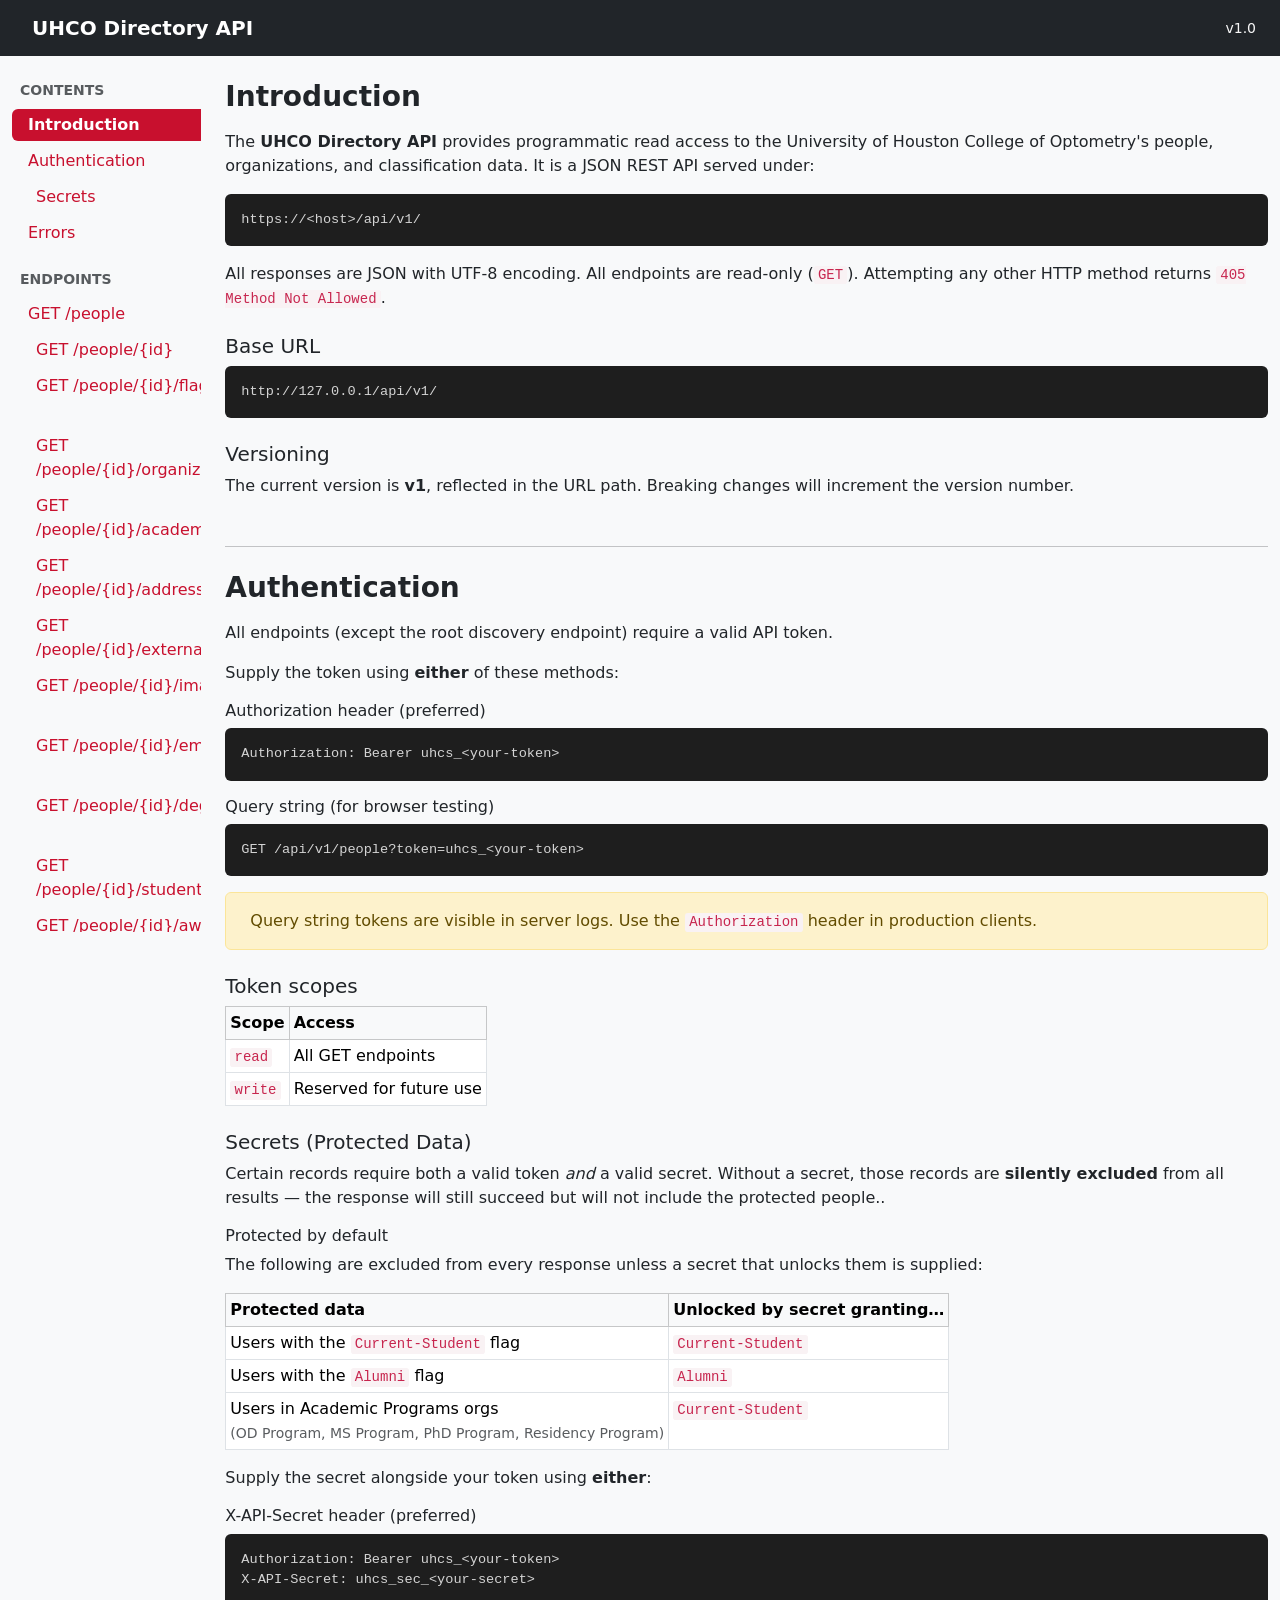
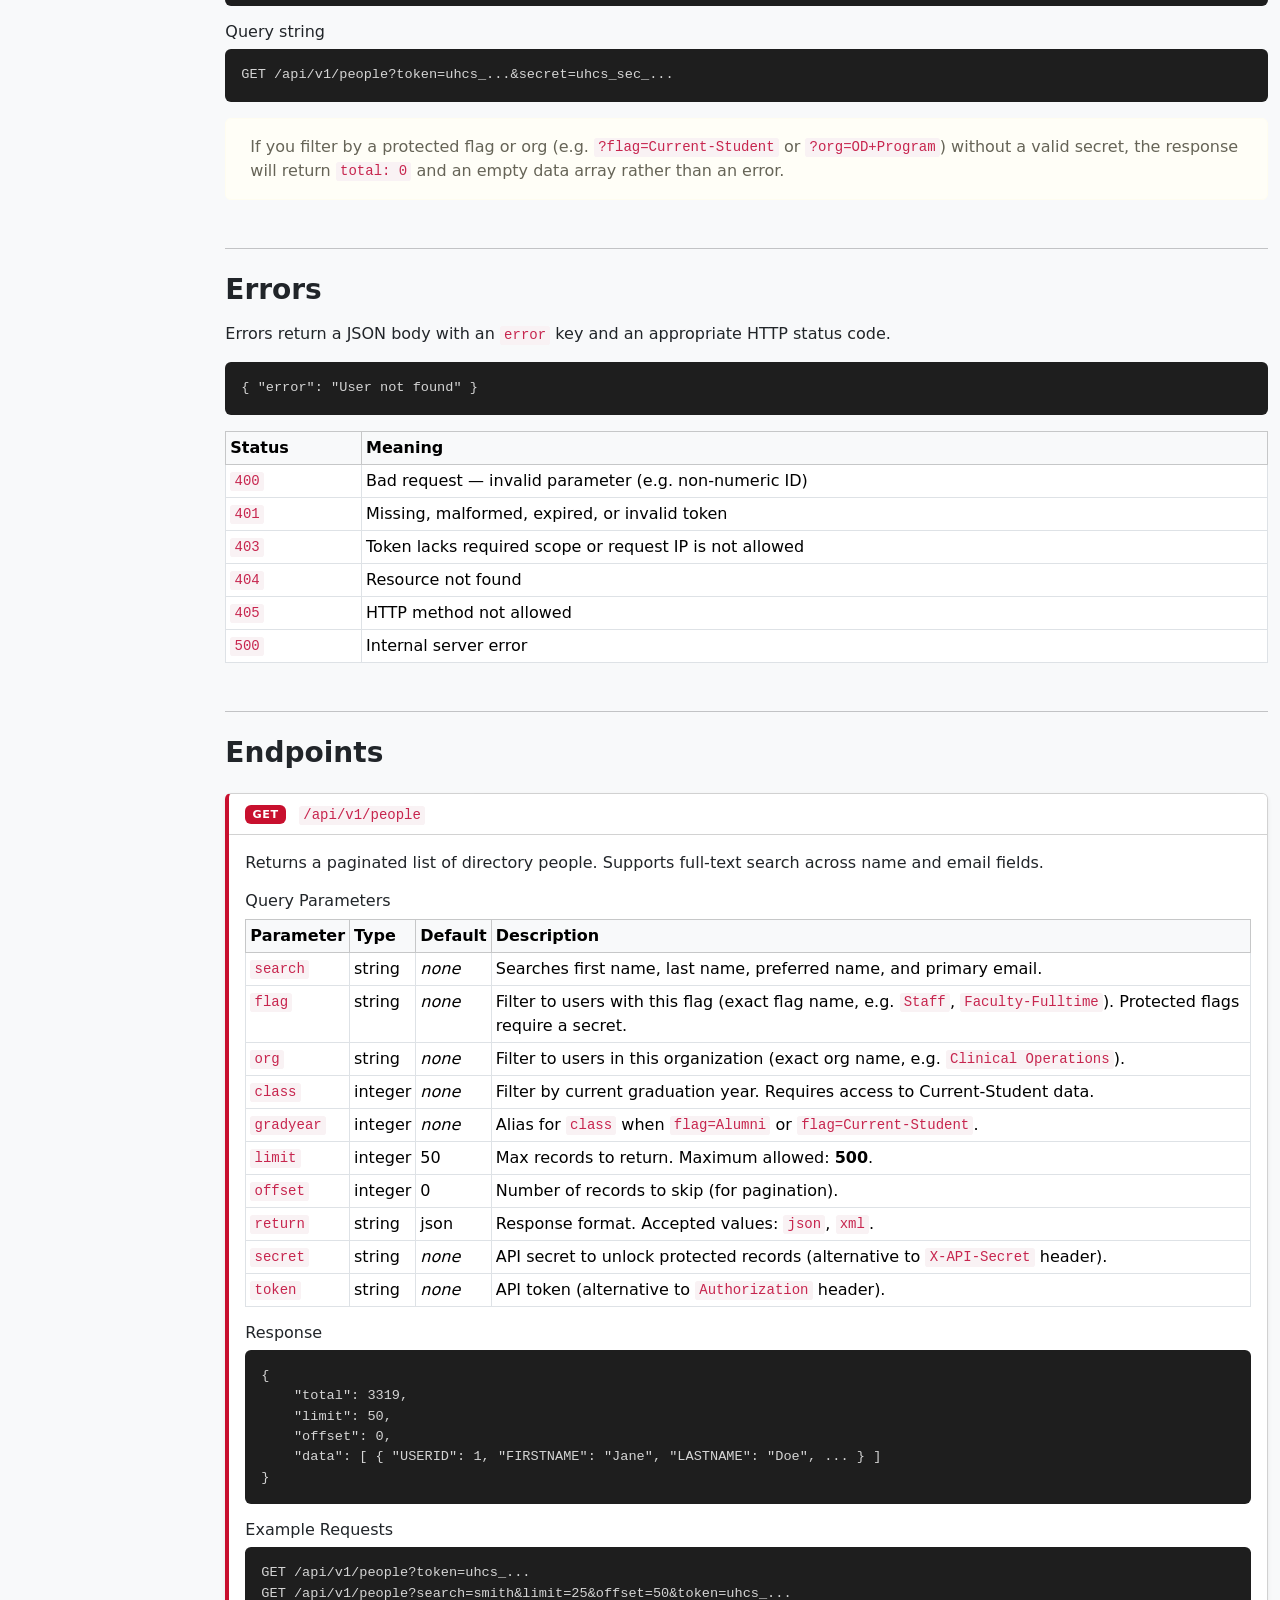
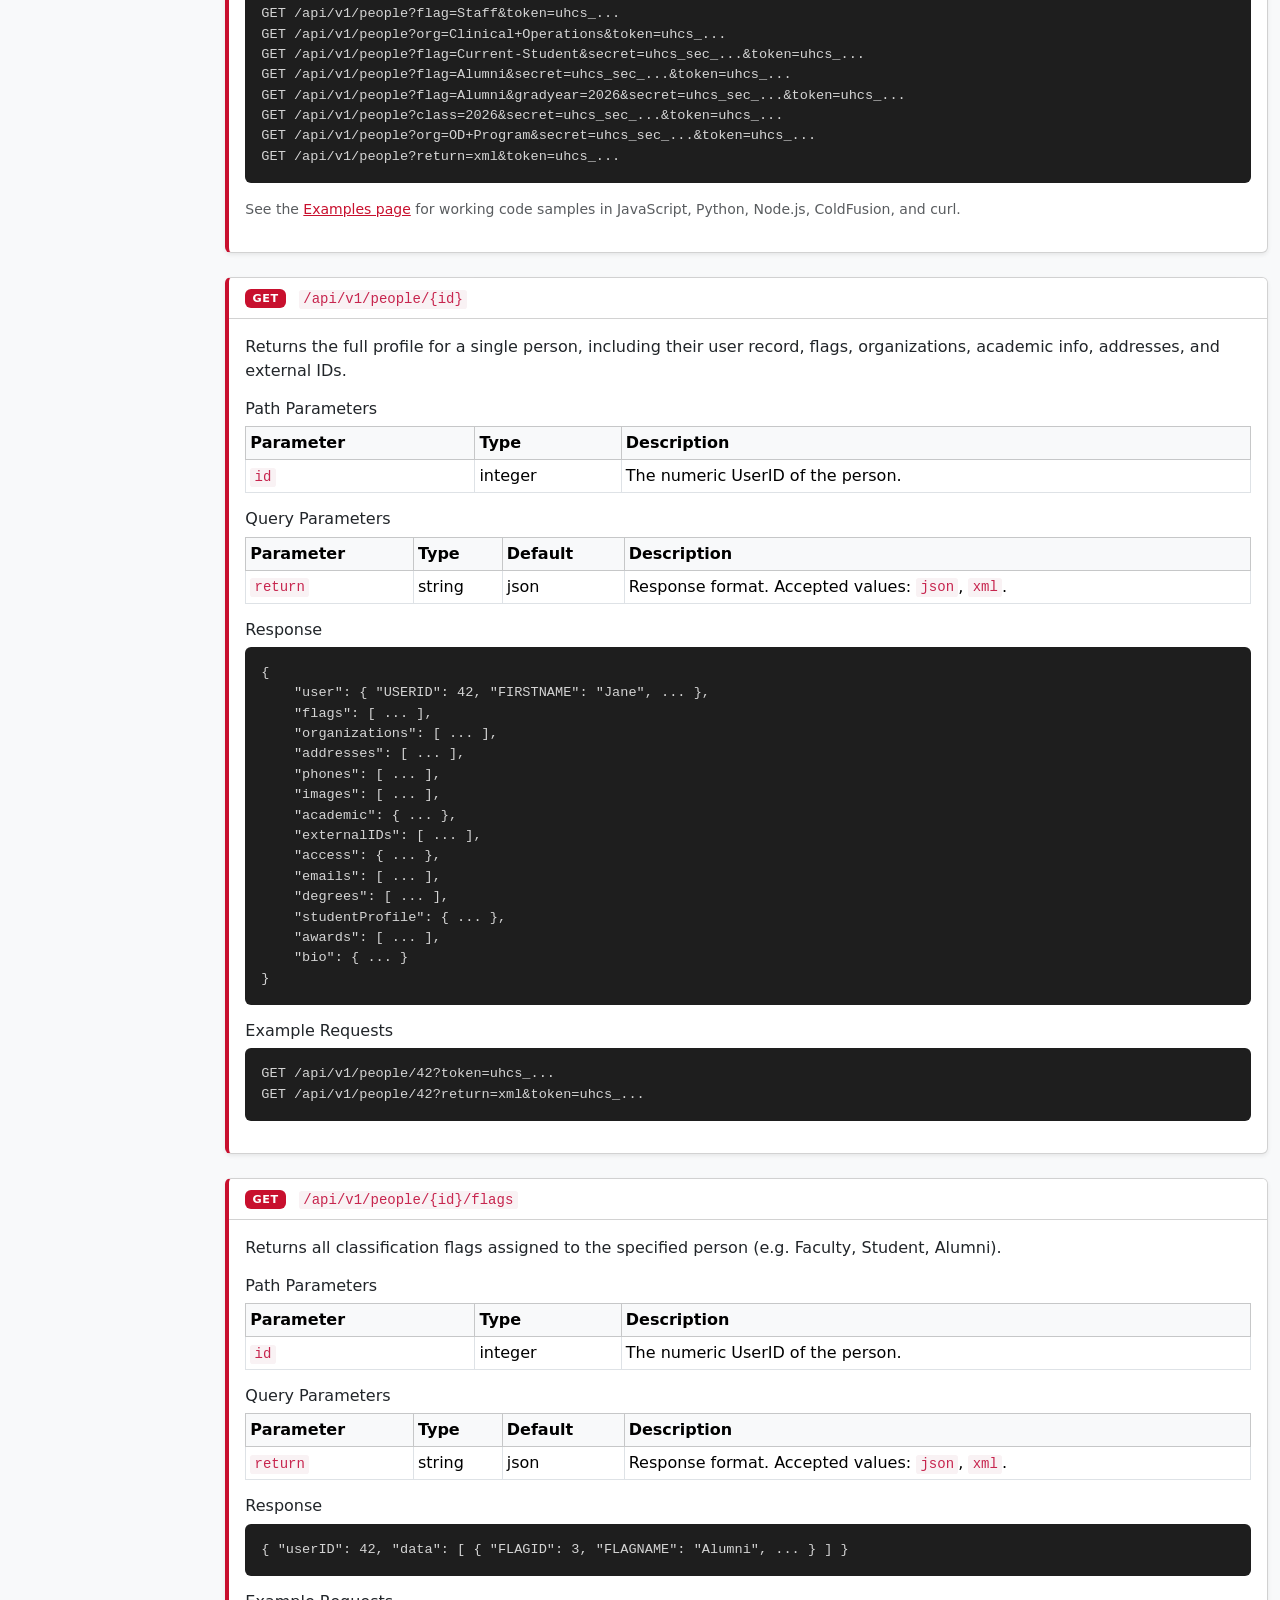
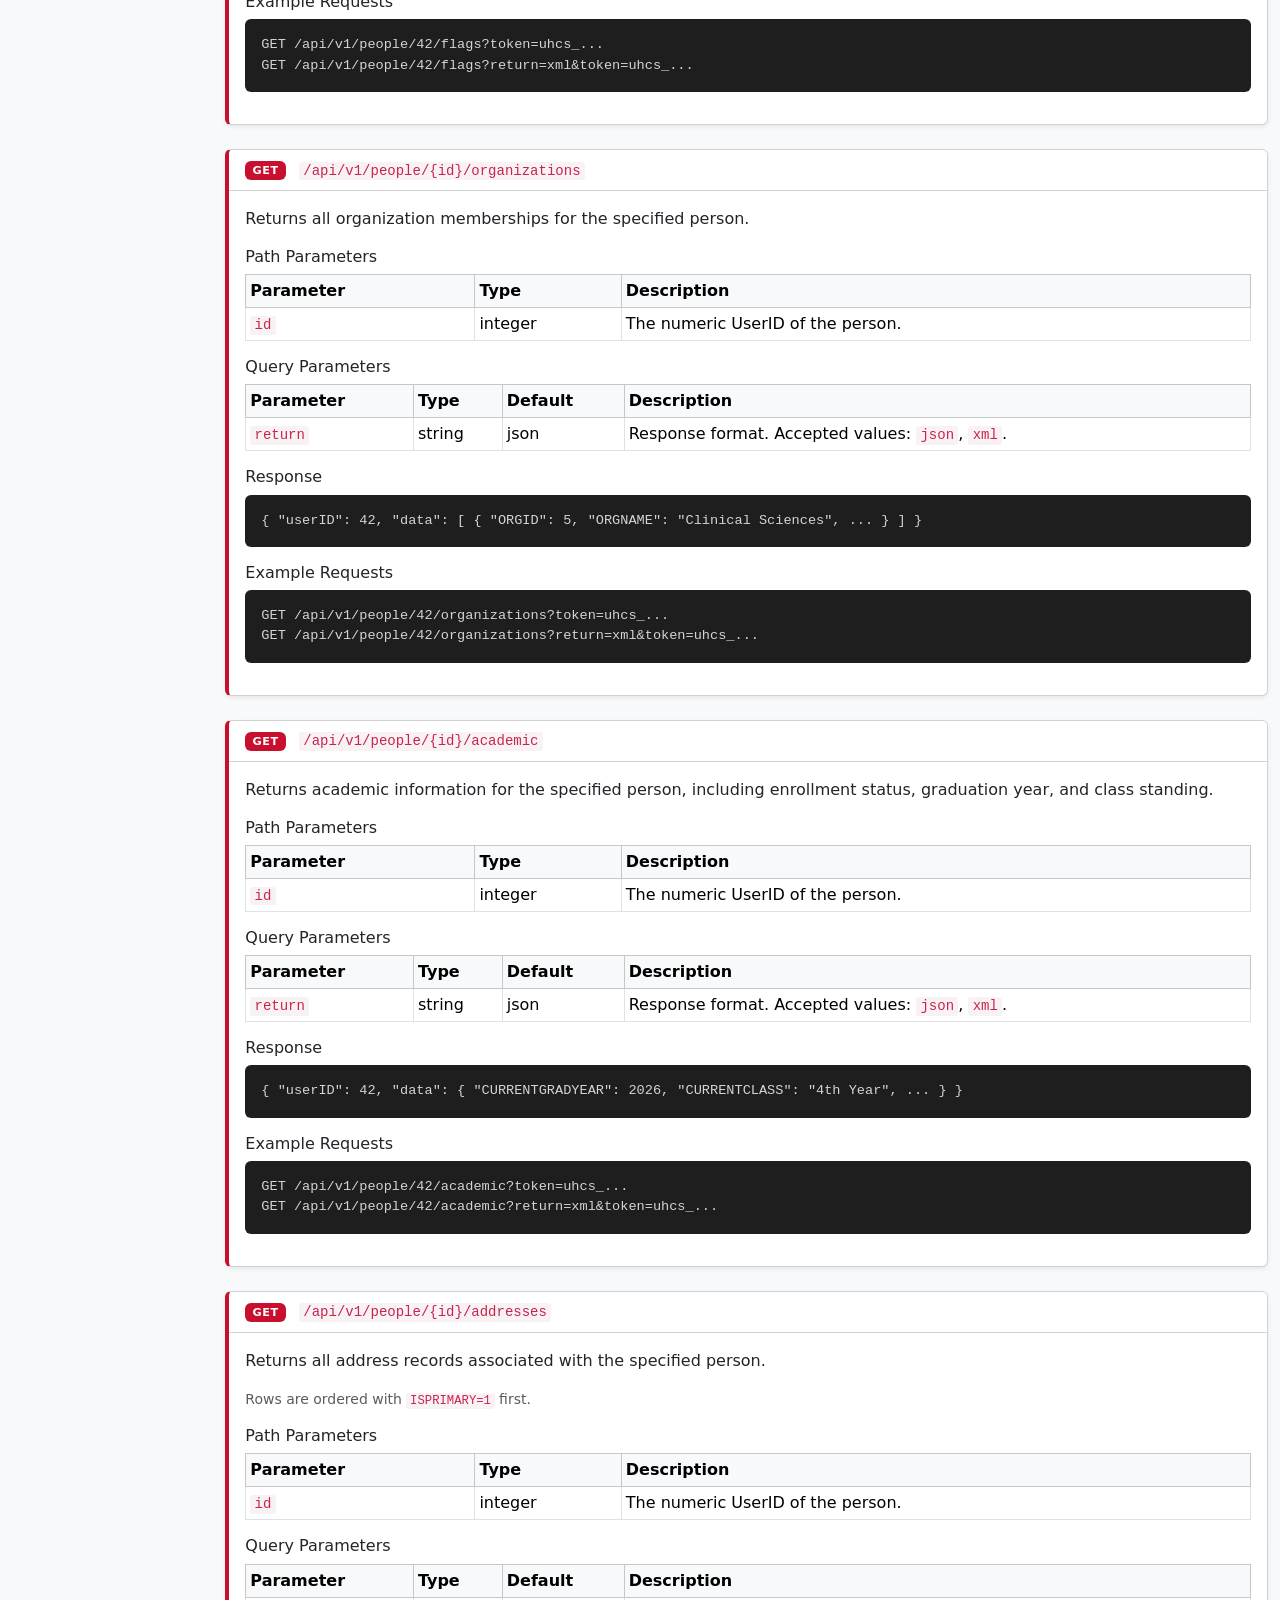
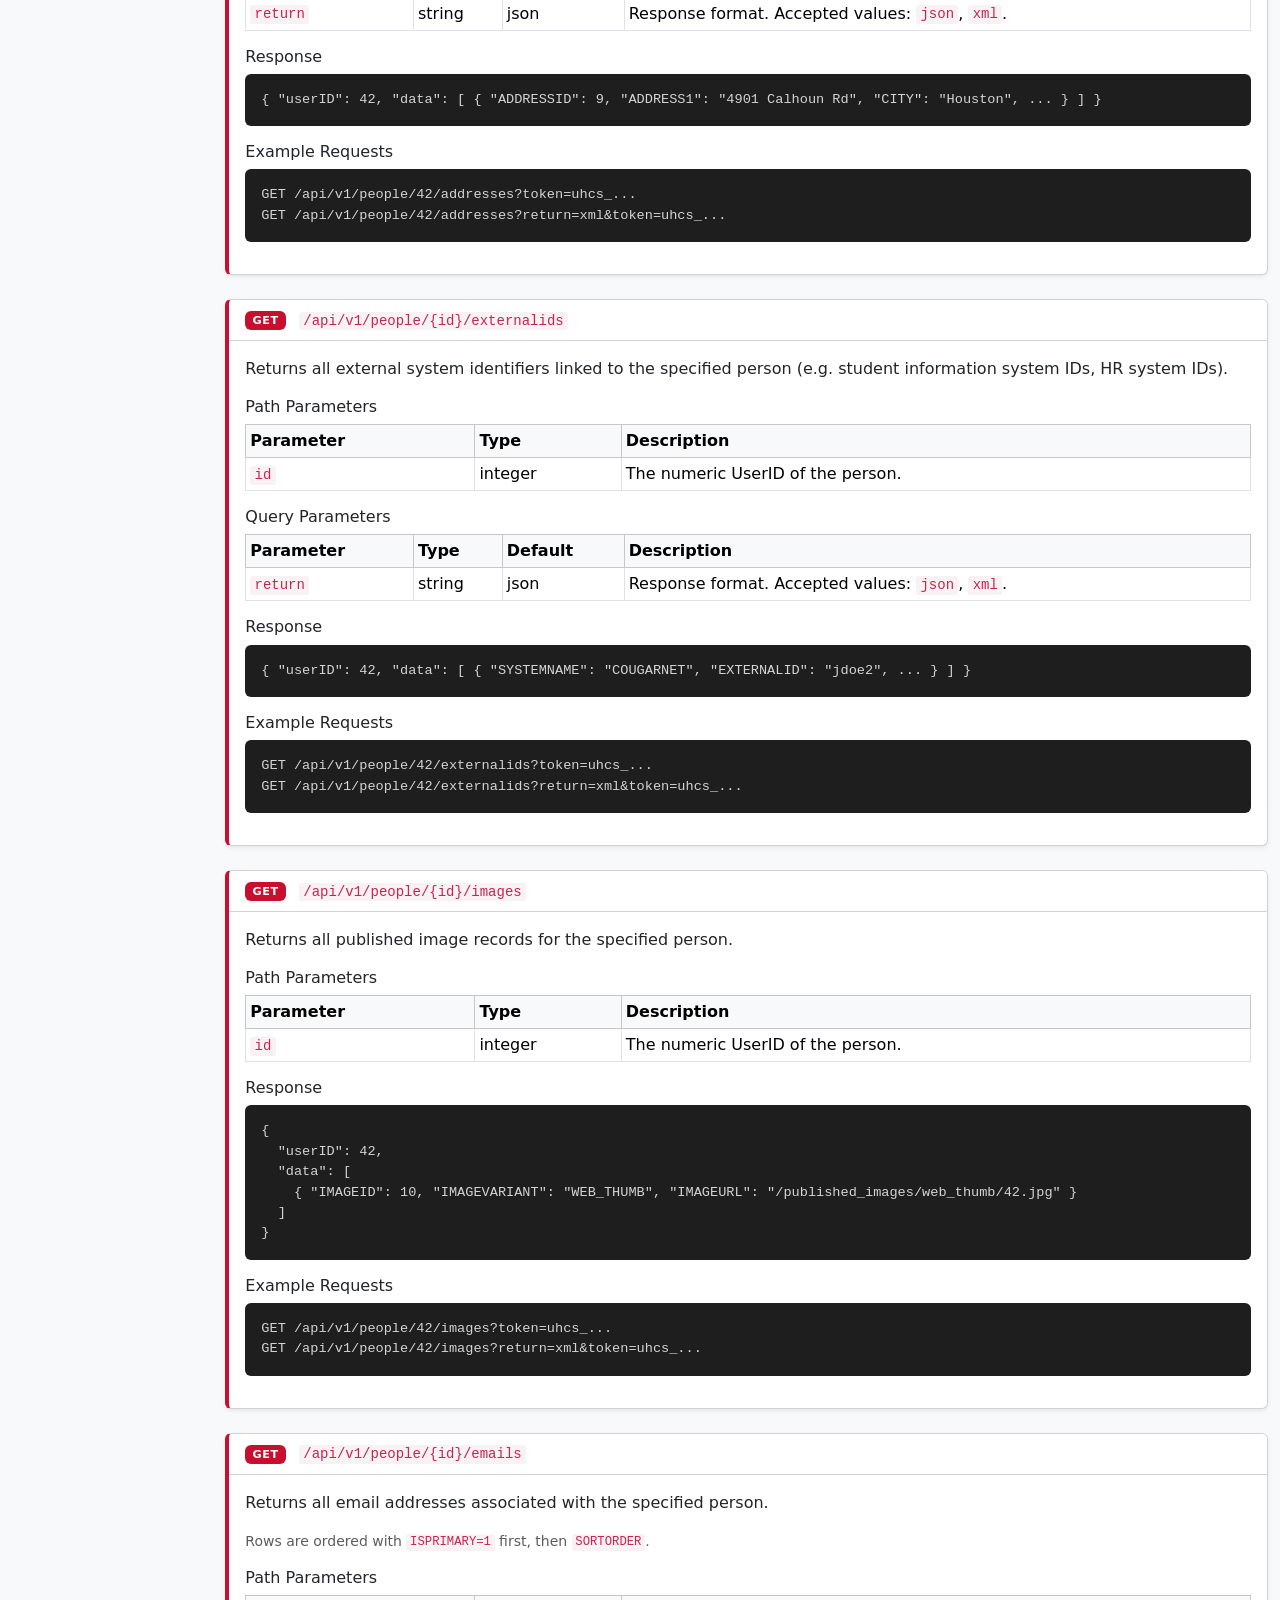
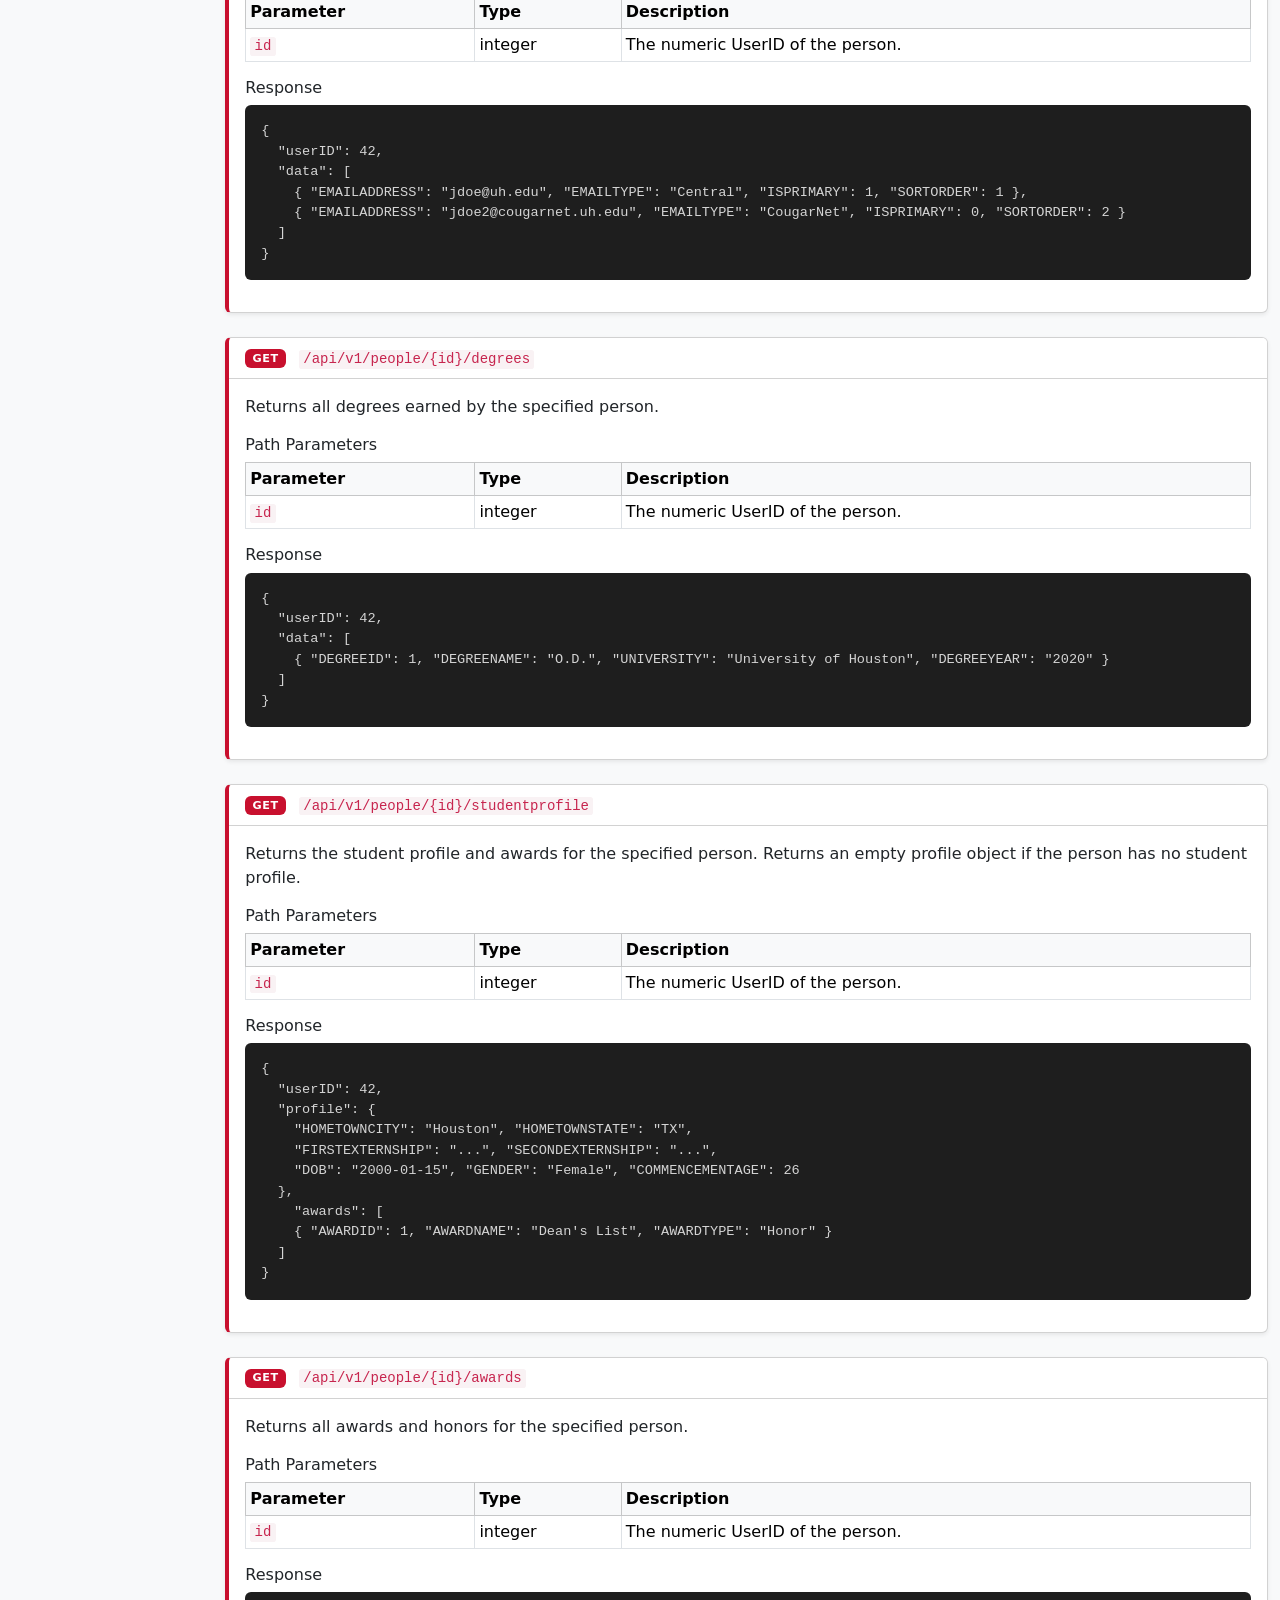
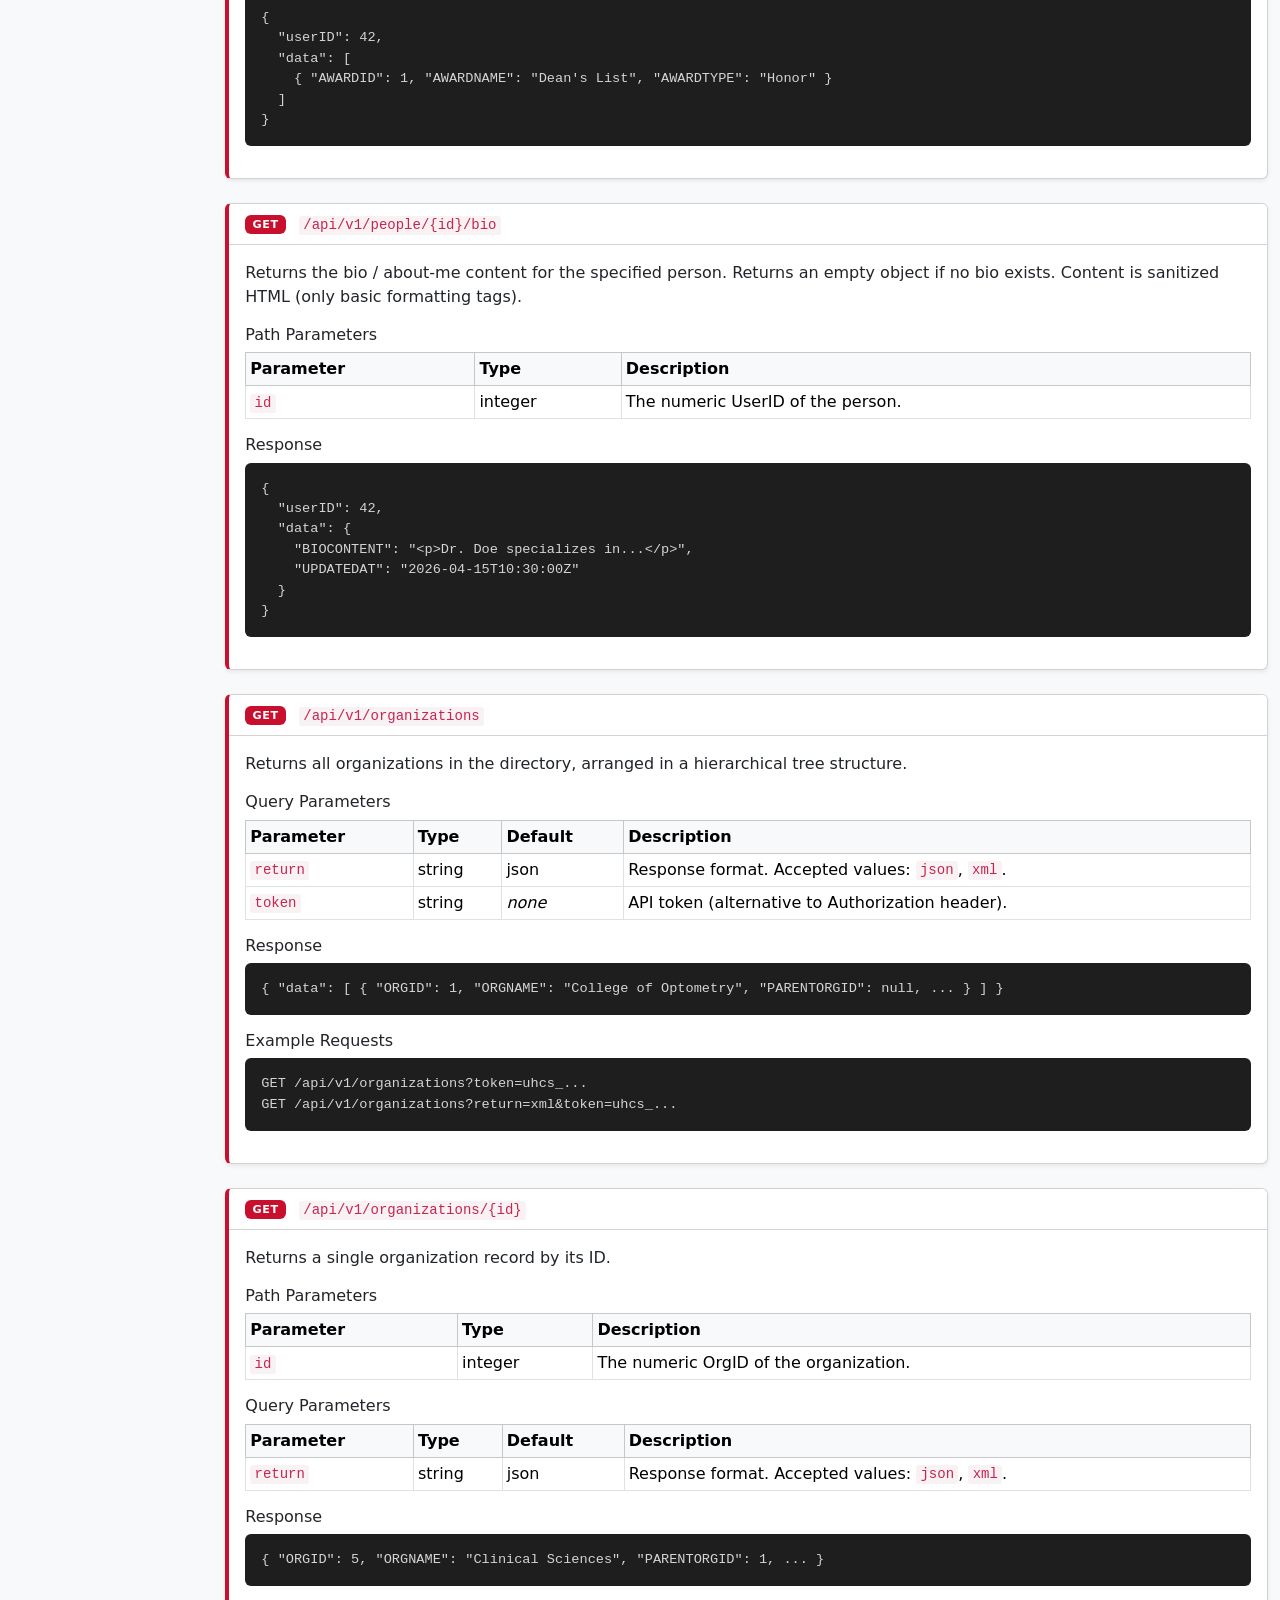
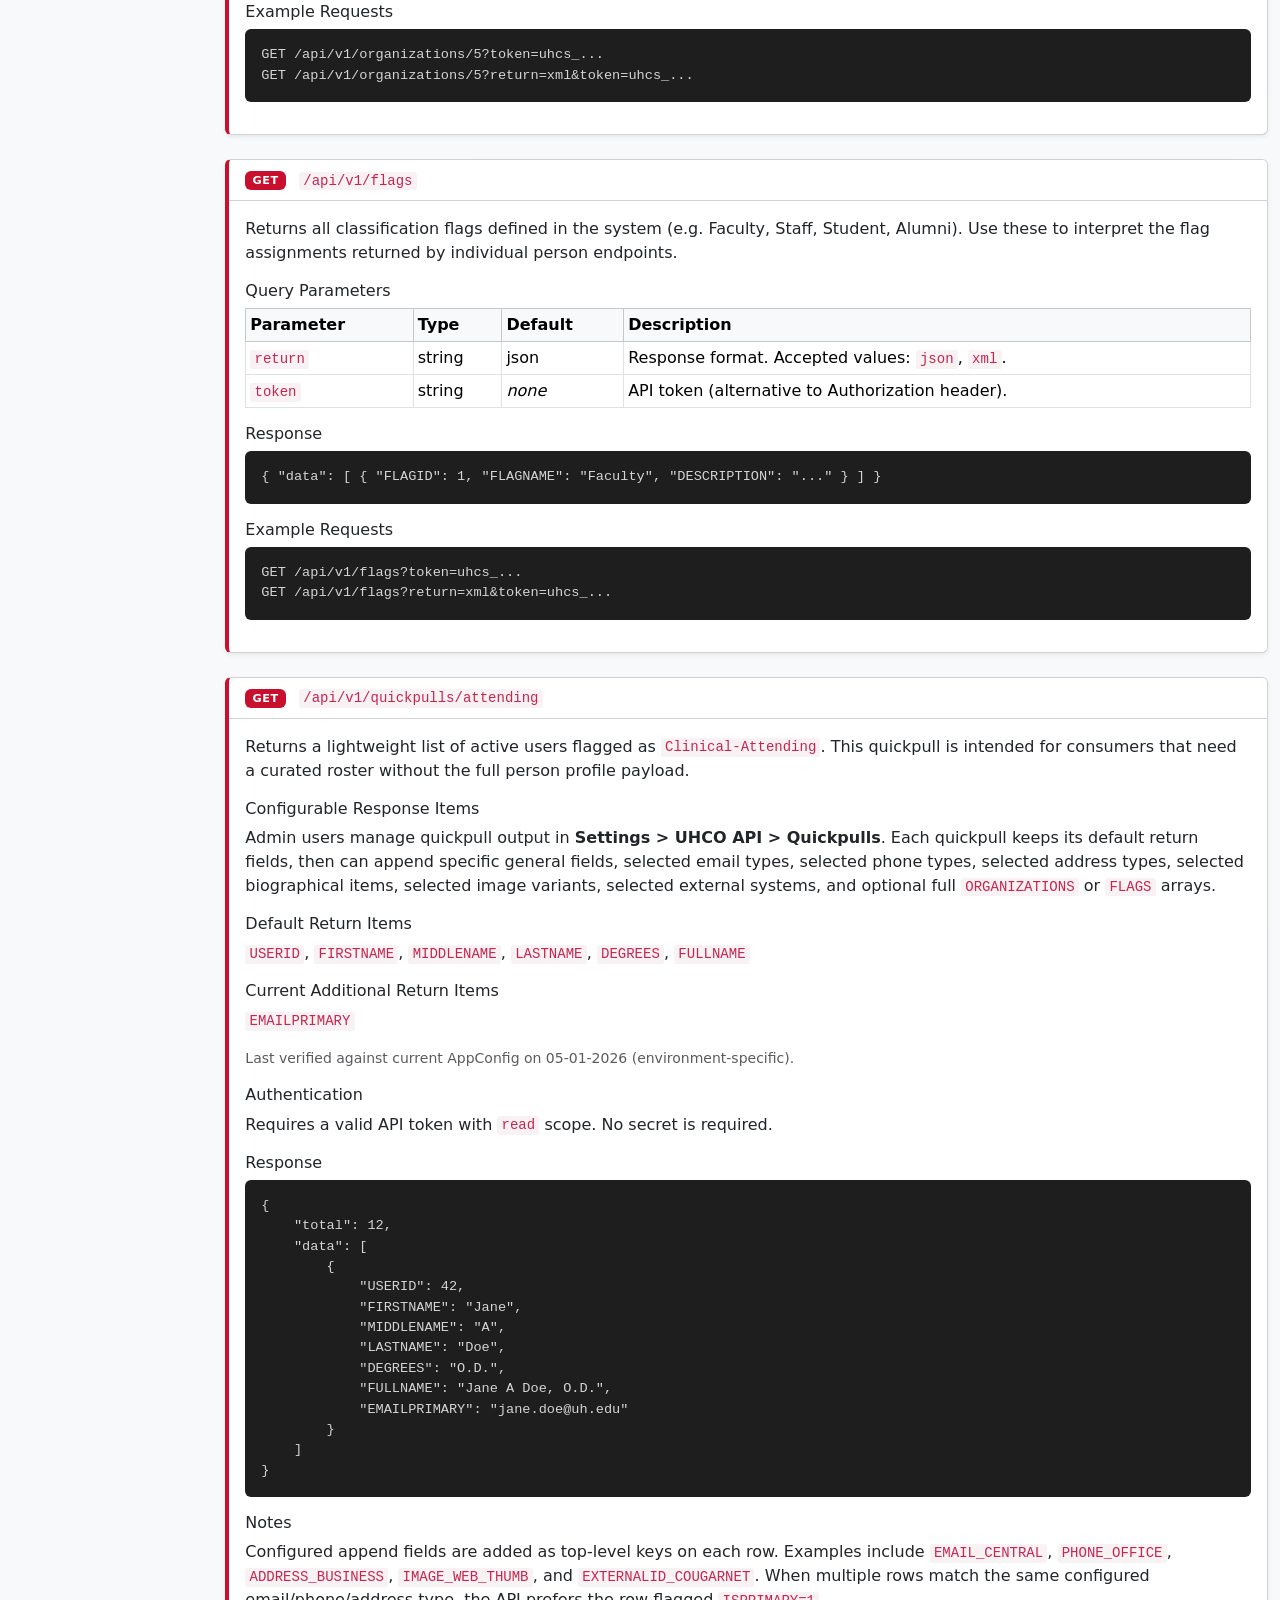
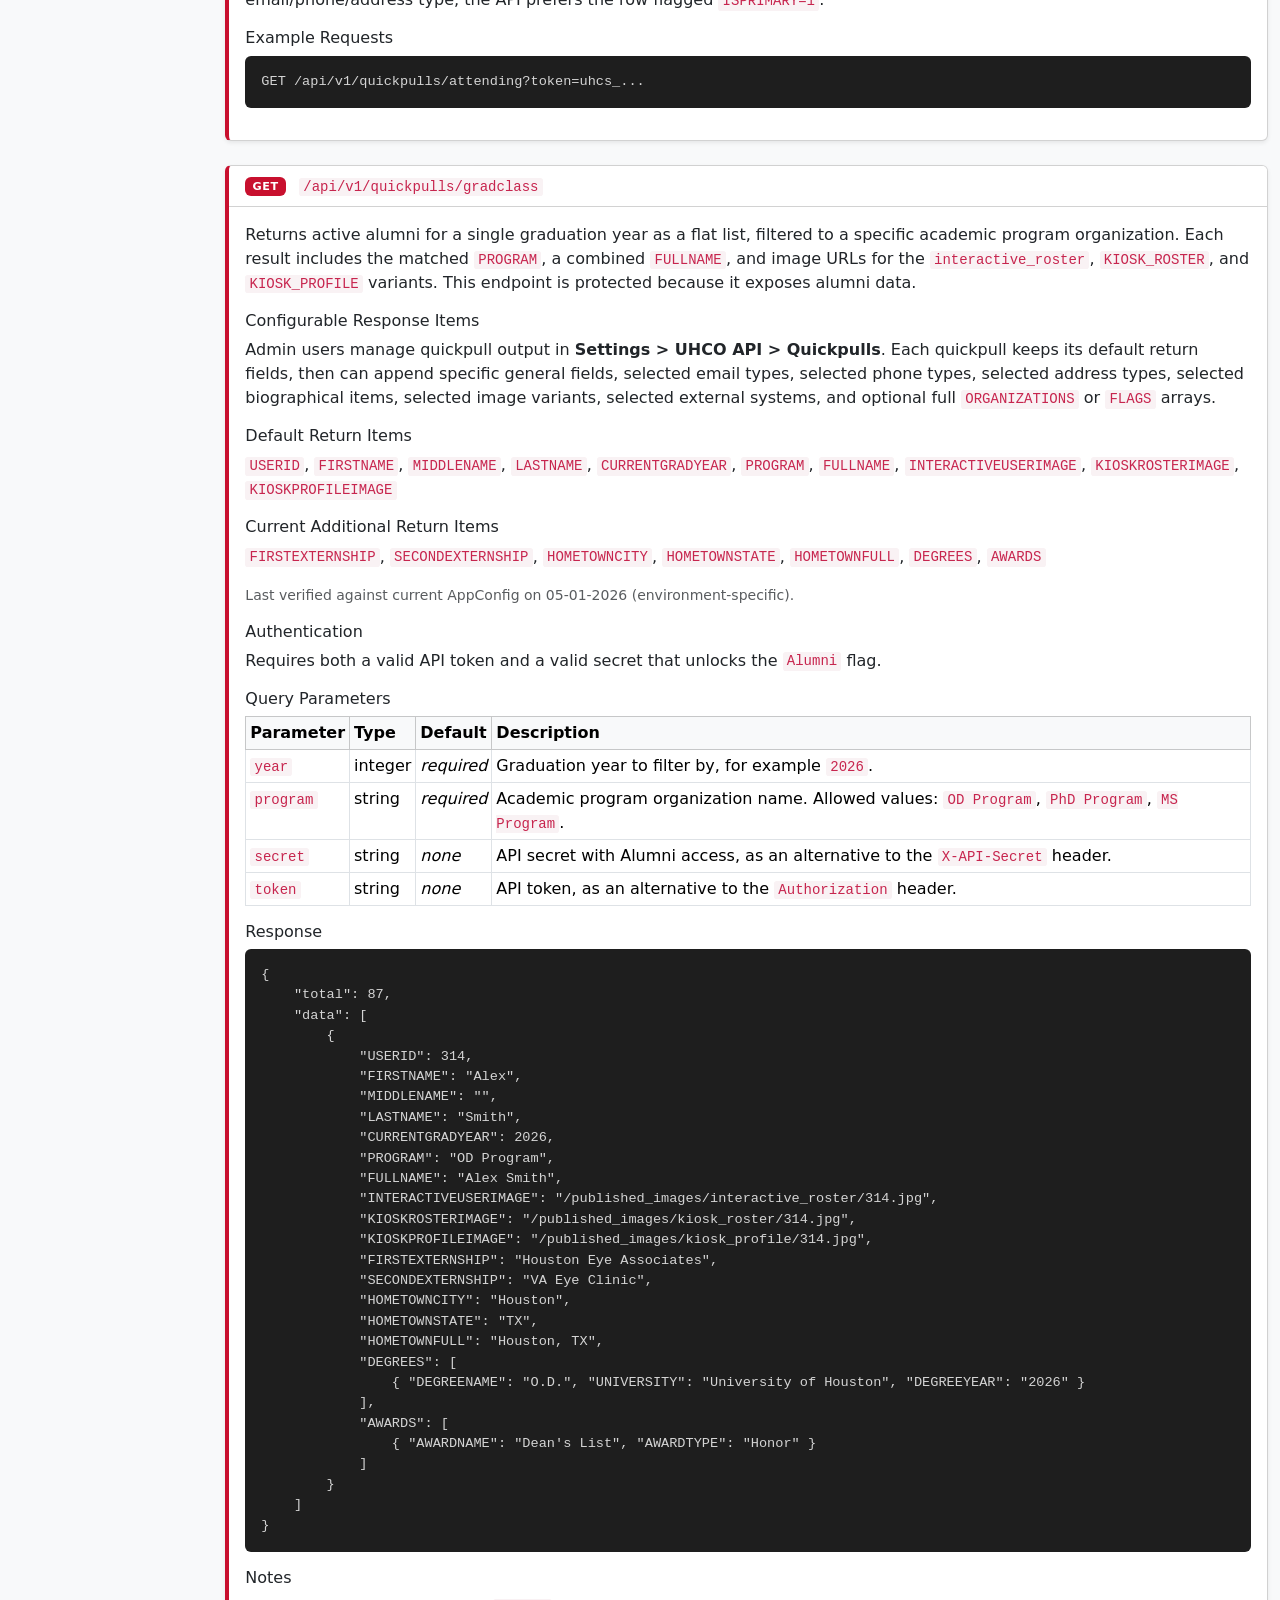
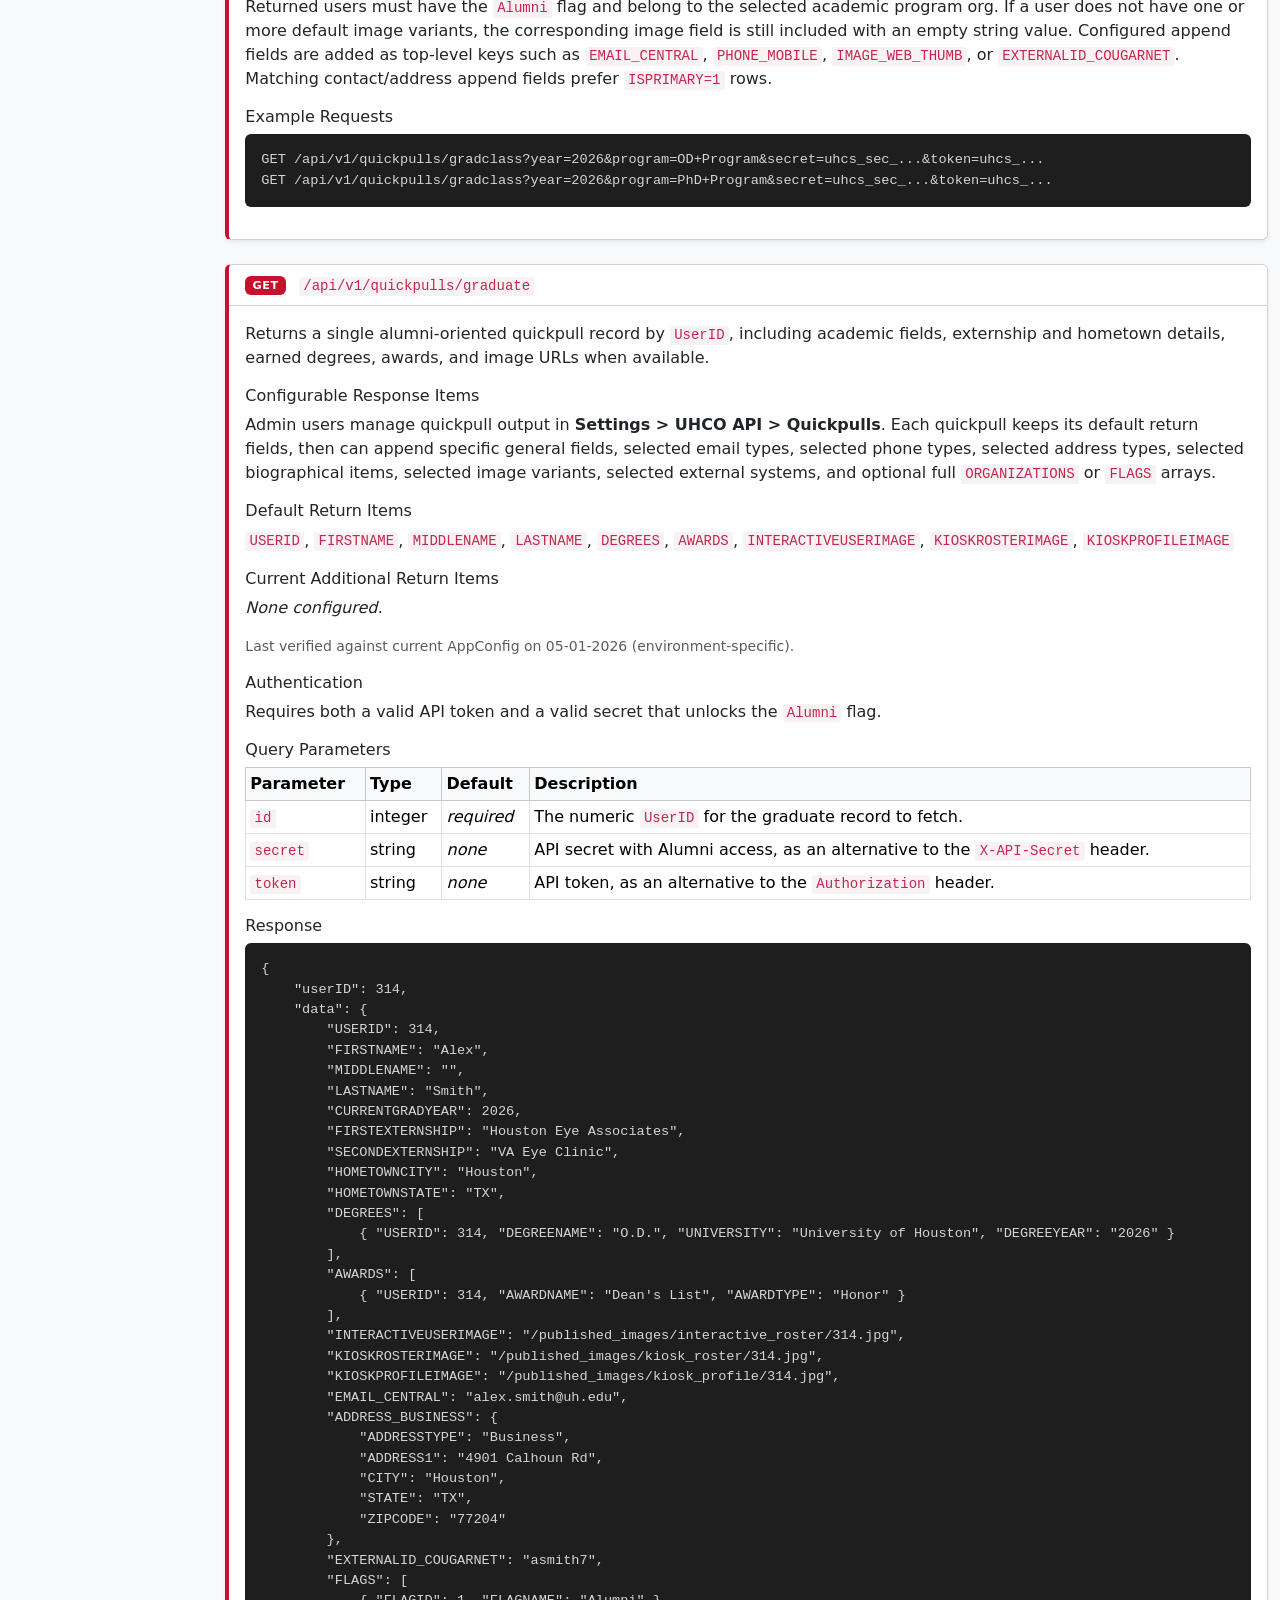
==== commit 84de0a83: "FIX: Windows Auth reverted until Prod Server can have Windows Auth Installed.  UHCO-WEB install fail" ====
--- a/api/docs.html
+++ b/api/docs.html
@@ -141,7 +141,7 @@
             <section id="errors" class="mb-5">
                 <h2 class="h3 fw-bold mb-3">Errors</h2>
                 <p>Errors return a JSON body with an <code>error</code> key and an appropriate HTTP status code.</p>
-                <pre class="example">{ "ERROR": "User not found" }</pre>
+                <pre class="example">{ "error": "User not found" }</pre>
                 <table class="table table-sm table-bordered mt-3">
                     <thead class="table-light">
                         <tr><th>Status</th><th>Meaning</th></tr>
@@ -190,11 +190,11 @@
                     </table>
 
                     <h6 class="mt-3">Response</h6>
-                    <pre class="example">{
-  "TOTAL": 3319,
-  "LIMIT": 50,
-  "OFFSET": 0,
-  "DATA": [ { "USERID": 1, "FIRSTNAME": "Jane", "LASTNAME": "Doe", ... } ]
+                                        <pre class="example">{
+    "total": 3319,
+    "limit": 50,
+    "offset": 0,
+    "data": [ { "USERID": 1, "FIRSTNAME": "Jane", "LASTNAME": "Doe", ... } ]
 }</pre>
 
                     <h6 class="mt-3">Example Requests</h6>
@@ -242,13 +242,21 @@
                     </table>
 
                     <h6 class="mt-3">Response</h6>
-                    <pre class="example">{
-  "USER": { "USERID": 42, "FIRSTNAME": "Jane", ... },
-  "FLAGS": [ ... ],
-  "ORGANIZATIONS": [ ... ],
-  "ACADEMIC": { ... },
-  "ADDRESSES": [ ... ],
-  "EXTERNALIDS": [ ... ]
+                                        <pre class="example">{
+    "user": { "USERID": 42, "FIRSTNAME": "Jane", ... },
+    "flags": [ ... ],
+    "organizations": [ ... ],
+    "addresses": [ ... ],
+    "phones": [ ... ],
+    "images": [ ... ],
+    "academic": { ... },
+    "externalIDs": [ ... ],
+    "access": { ... },
+    "emails": [ ... ],
+    "degrees": [ ... ],
+    "studentProfile": { ... },
+    "awards": [ ... ],
+    "bio": { ... }
 }</pre>
 
                     <h6 class="mt-3">Example Requests</h6>
@@ -287,7 +295,7 @@
                     </table>
 
                     <h6 class="mt-3">Response</h6>
-                    <pre class="example">{ "DATA": [ { "FLAGID": 3, "FLAGNAME": "Alumni", ... } ] }</pre>
+                    <pre class="example">{ "userID": 42, "data": [ { "FLAGID": 3, "FLAGNAME": "Alumni", ... } ] }</pre>
 
                     <h6 class="mt-3">Example Requests</h6>
                     <pre class="example">GET /api/v1/people/42/flags?token=uhcs_...
@@ -325,7 +333,7 @@
                     </table>
 
                     <h6 class="mt-3">Response</h6>
-                    <pre class="example">{ "DATA": [ { "ORGID": 5, "ORGNAME": "Clinical Sciences", ... } ] }</pre>
+                    <pre class="example">{ "userID": 42, "data": [ { "ORGID": 5, "ORGNAME": "Clinical Sciences", ... } ] }</pre>
 
                     <h6 class="mt-3">Example Requests</h6>
                     <pre class="example">GET /api/v1/people/42/organizations?token=uhcs_...
@@ -363,7 +371,7 @@
                     </table>
 
                     <h6 class="mt-3">Response</h6>
-                    <pre class="example">{ "DATA": { "GRADYEAR": 2026, "CLASSSTANDING": "4th Year", ... } }</pre>
+                    <pre class="example">{ "userID": 42, "data": { "CURRENTGRADYEAR": 2026, "CURRENTCLASS": "4th Year", ... } }</pre>
 
                     <h6 class="mt-3">Example Requests</h6>
                     <pre class="example">GET /api/v1/people/42/academic?token=uhcs_...
@@ -402,7 +410,7 @@
                     </table>
 
                     <h6 class="mt-3">Response</h6>
-                    <pre class="example">{ "DATA": [ { "ADDRESSID": 9, "STREET": "4901 Calhoun Rd", "CITY": "Houston", ... } ] }</pre>
+                    <pre class="example">{ "userID": 42, "data": [ { "ADDRESSID": 9, "ADDRESS1": "4901 Calhoun Rd", "CITY": "Houston", ... } ] }</pre>
 
                     <h6 class="mt-3">Example Requests</h6>
                     <pre class="example">GET /api/v1/people/42/addresses?token=uhcs_...
@@ -440,7 +448,7 @@
                     </table>
 
                     <h6 class="mt-3">Response</h6>
-                    <pre class="example">{ "DATA": [ { "SYSTEMNAME": "Cougarnet", "EXTERNALID": "jdoe2", ... } ] }</pre>
+                    <pre class="example">{ "userID": 42, "data": [ { "SYSTEMNAME": "COUGARNET", "EXTERNALID": "jdoe2", ... } ] }</pre>
 
                     <h6 class="mt-3">Example Requests</h6>
                     <pre class="example">GET /api/v1/people/42/externalids?token=uhcs_...
@@ -469,8 +477,8 @@
 
                     <h6 class="mt-3">Response</h6>
                     <pre class="example">{
-  "USERID": 42,
-  "DATA": [
+  "userID": 42,
+  "data": [
     { "IMAGEID": 10, "IMAGEVARIANT": "WEB_THUMB", "IMAGEURL": "/published_images/web_thumb/42.jpg" }
   ]
 }</pre>
@@ -503,8 +511,8 @@
 
                     <h6 class="mt-3">Response</h6>
                     <pre class="example">{
-  "USERID": 42,
-  "DATA": [
+  "userID": 42,
+  "data": [
     { "EMAILADDRESS": "jdoe@uh.edu", "EMAILTYPE": "Central", "ISPRIMARY": 1, "SORTORDER": 1 },
     { "EMAILADDRESS": "jdoe2@cougarnet.uh.edu", "EMAILTYPE": "CougarNet", "ISPRIMARY": 0, "SORTORDER": 2 }
   ]
@@ -533,8 +541,8 @@
 
                     <h6 class="mt-3">Response</h6>
                     <pre class="example">{
-  "USERID": 42,
-  "DATA": [
+  "userID": 42,
+  "data": [
     { "DEGREEID": 1, "DEGREENAME": "O.D.", "UNIVERSITY": "University of Houston", "DEGREEYEAR": "2020" }
   ]
 }</pre>
@@ -562,13 +570,13 @@
 
                     <h6 class="mt-3">Response</h6>
                     <pre class="example">{
-  "USERID": 42,
-  "PROFILE": {
+  "userID": 42,
+  "profile": {
     "HOMETOWNCITY": "Houston", "HOMETOWNSTATE": "TX",
     "FIRSTEXTERNSHIP": "...", "SECONDEXTERNSHIP": "...",
     "DOB": "2000-01-15", "GENDER": "Female", "COMMENCEMENTAGE": 26
   },
-  "AWARDS": [
+    "awards": [
     { "AWARDID": 1, "AWARDNAME": "Dean's List", "AWARDTYPE": "Honor" }
   ]
 }</pre>
@@ -596,8 +604,8 @@
 
                     <h6 class="mt-3">Response</h6>
                     <pre class="example">{
-  "USERID": 42,
-  "DATA": [
+  "userID": 42,
+  "data": [
     { "AWARDID": 1, "AWARDNAME": "Dean's List", "AWARDTYPE": "Honor" }
   ]
 }</pre>
@@ -625,8 +633,8 @@
 
                     <h6 class="mt-3">Response</h6>
                     <pre class="example">{
-  "USERID": 42,
-  "DATA": {
+  "userID": 42,
+  "data": {
     "BIOCONTENT": "&lt;p&gt;Dr. Doe specializes in...&lt;/p&gt;",
     "UPDATEDAT": "2026-04-15T10:30:00Z"
   }
@@ -655,7 +663,7 @@
                     </table>
 
                     <h6 class="mt-3">Response</h6>
-                    <pre class="example">{ "DATA": [ { "ORGID": 1, "ORGNAME": "College of Optometry", "PARENTORGID": null, ... } ] }</pre>
+                    <pre class="example">{ "data": [ { "ORGID": 1, "ORGNAME": "College of Optometry", "PARENTORGID": null, ... } ] }</pre>
 
                     <h6 class="mt-3">Example Requests</h6>
                     <pre class="example">GET /api/v1/organizations?token=uhcs_...
@@ -693,7 +701,7 @@
                     </table>
 
                     <h6 class="mt-3">Response</h6>
-                    <pre class="example">{ "DATA": { "ORGID": 5, "ORGNAME": "Clinical Sciences", "PARENTORGID": 1, ... } }</pre>
+                    <pre class="example">{ "ORGID": 5, "ORGNAME": "Clinical Sciences", "PARENTORGID": 1, ... }</pre>
 
                     <h6 class="mt-3">Example Requests</h6>
                     <pre class="example">GET /api/v1/organizations/5?token=uhcs_...
@@ -722,7 +730,7 @@
                     </table>
 
                     <h6 class="mt-3">Response</h6>
-                    <pre class="example">{ "DATA": [ { "FLAGID": 1, "FLAGNAME": "Faculty", "DESCRIPTION": "..." } ] }</pre>
+                    <pre class="example">{ "data": [ { "FLAGID": 1, "FLAGNAME": "Faculty", "DESCRIPTION": "..." } ] }</pre>
 
                     <h6 class="mt-3">Example Requests</h6>
                     <pre class="example">GET /api/v1/flags?token=uhcs_...
@@ -742,13 +750,20 @@
                                         <h6>Configurable Response Items</h6>
                                         <p>Admin users manage quickpull output in <strong>Settings &gt; UHCO API &gt; Quickpulls</strong>. Each quickpull keeps its default return fields, then can append specific general fields, selected email types, selected phone types, selected address types, selected biographical items, selected image variants, selected external systems, and optional full <code>ORGANIZATIONS</code> or <code>FLAGS</code> arrays.</p>
 
+                                        <h6 class="mt-3">Default Return Items</h6>
+                                        <p><code>USERID</code>, <code>FIRSTNAME</code>, <code>MIDDLENAME</code>, <code>LASTNAME</code>, <code>DEGREES</code>, <code>FULLNAME</code></p>
+
+                                        <h6 class="mt-3">Current Additional Return Items</h6>
+                                        <p><code>EMAILPRIMARY</code></p>
+                                        <p class="small text-muted mb-3">Last verified against current AppConfig on 05-01-2026 (environment-specific).</p>
+
                                         <h6>Authentication</h6>
                                         <p>Requires a valid API token with <code>read</code> scope. No secret is required.</p>
 
                                         <h6 class="mt-3">Response</h6>
                                         <pre class="example">{
-    "TOTAL": 12,
-    "DATA": [
+    "total": 12,
+    "data": [
         {
             "USERID": 42,
             "FIRSTNAME": "Jane",
@@ -756,8 +771,7 @@
             "LASTNAME": "Doe",
             "DEGREES": "O.D.",
             "FULLNAME": "Jane A Doe, O.D.",
-            "PHONE_OFFICE": "713-555-1212",
-            "IMAGE_WEB_THUMB": "/published_images/web_thumb/42.jpg"
+            "EMAILPRIMARY": "jane.doe@uh.edu"
         }
     ]
 }</pre>
@@ -781,6 +795,13 @@
 
                                         <h6>Configurable Response Items</h6>
                                         <p>Admin users manage quickpull output in <strong>Settings &gt; UHCO API &gt; Quickpulls</strong>. Each quickpull keeps its default return fields, then can append specific general fields, selected email types, selected phone types, selected address types, selected biographical items, selected image variants, selected external systems, and optional full <code>ORGANIZATIONS</code> or <code>FLAGS</code> arrays.</p>
+
+                                        <h6 class="mt-3">Default Return Items</h6>
+                                        <p><code>USERID</code>, <code>FIRSTNAME</code>, <code>MIDDLENAME</code>, <code>LASTNAME</code>, <code>CURRENTGRADYEAR</code>, <code>PROGRAM</code>, <code>FULLNAME</code>, <code>INTERACTIVEUSERIMAGE</code>, <code>KIOSKROSTERIMAGE</code>, <code>KIOSKPROFILEIMAGE</code></p>
+
+                                        <h6 class="mt-3">Current Additional Return Items</h6>
+                                        <p><code>FIRSTEXTERNSHIP</code>, <code>SECONDEXTERNSHIP</code>, <code>HOMETOWNCITY</code>, <code>HOMETOWNSTATE</code>, <code>HOMETOWNFULL</code>, <code>DEGREES</code>, <code>AWARDS</code></p>
+                                        <p class="small text-muted mb-3">Last verified against current AppConfig on 05-01-2026 (environment-specific).</p>
 
                                         <h6>Authentication</h6>
                                         <p>Requires both a valid API token and a valid secret that unlocks the <code>Alumni</code> flag.</p>
@@ -800,8 +821,8 @@
 
                                         <h6 class="mt-3">Response</h6>
                                         <pre class="example">{
-    "TOTAL": 87,
-    "DATA": [
+    "total": 87,
+    "data": [
         {
             "USERID": 314,
             "FIRSTNAME": "Alex",
@@ -813,8 +834,17 @@
             "INTERACTIVEUSERIMAGE": "/published_images/interactive_roster/314.jpg",
             "KIOSKROSTERIMAGE": "/published_images/kiosk_roster/314.jpg",
             "KIOSKPROFILEIMAGE": "/published_images/kiosk_profile/314.jpg",
-            "EMAIL_CENTRAL": "alex.smith@uh.edu",
-            "EXTERNALID_COUGARNET": "asmith7"
+            "FIRSTEXTERNSHIP": "Houston Eye Associates",
+            "SECONDEXTERNSHIP": "VA Eye Clinic",
+            "HOMETOWNCITY": "Houston",
+            "HOMETOWNSTATE": "TX",
+            "HOMETOWNFULL": "Houston, TX",
+            "DEGREES": [
+                { "DEGREENAME": "O.D.", "UNIVERSITY": "University of Houston", "DEGREEYEAR": "2026" }
+            ],
+            "AWARDS": [
+                { "AWARDNAME": "Dean's List", "AWARDTYPE": "Honor" }
+            ]
         }
     ]
 }</pre>
@@ -839,6 +869,13 @@
 
                                         <h6>Configurable Response Items</h6>
                                         <p>Admin users manage quickpull output in <strong>Settings &gt; UHCO API &gt; Quickpulls</strong>. Each quickpull keeps its default return fields, then can append specific general fields, selected email types, selected phone types, selected address types, selected biographical items, selected image variants, selected external systems, and optional full <code>ORGANIZATIONS</code> or <code>FLAGS</code> arrays.</p>
+
+                                        <h6 class="mt-3">Default Return Items</h6>
+                                        <p><code>USERID</code>, <code>FIRSTNAME</code>, <code>MIDDLENAME</code>, <code>LASTNAME</code>, <code>DEGREES</code>, <code>AWARDS</code>, <code>INTERACTIVEUSERIMAGE</code>, <code>KIOSKROSTERIMAGE</code>, <code>KIOSKPROFILEIMAGE</code></p>
+
+                                        <h6 class="mt-3">Current Additional Return Items</h6>
+                                        <p><em>None configured.</em></p>
+                                        <p class="small text-muted mb-3">Last verified against current AppConfig on 05-01-2026 (environment-specific).</p>
 
                                         <h6>Authentication</h6>
                                         <p>Requires both a valid API token and a valid secret that unlocks the <code>Alumni</code> flag.</p>
@@ -857,8 +894,8 @@
 
                                         <h6 class="mt-3">Response</h6>
                                         <pre class="example">{
-    "USERID": 314,
-    "DATA": {
+    "userID": 314,
+    "data": {
         "USERID": 314,
         "FIRSTNAME": "Alex",
         "MIDDLENAME": "",
@@ -912,13 +949,20 @@
                                         <h6>Configurable Response Items</h6>
                                         <p>Admin users manage quickpull output in <strong>Settings &gt; UHCO API &gt; Quickpulls</strong>. Each quickpull keeps its default return fields, then can append specific general fields, selected email types, selected phone types, selected address types, selected biographical items, selected image variants, selected external systems, and optional full <code>ORGANIZATIONS</code> or <code>FLAGS</code> arrays.</p>
 
+                                        <h6 class="mt-3">Default Return Items</h6>
+                                        <p><code>USERID</code>, <code>FIRSTNAME</code>, <code>MIDDLENAME</code>, <code>LASTNAME</code>, <code>TITLE1</code>, <code>FULLNAME</code>, <code>KIOSKNONGRIDIMAGE</code></p>
+
+                                        <h6 class="mt-3">Current Additional Return Items</h6>
+                                        <p><em>None configured.</em></p>
+                                        <p class="small text-muted mb-3">Last verified against current AppConfig on 05-01-2026 (environment-specific).</p>
+
                                         <h6>Authentication</h6>
                                         <p>Requires a valid API token with <code>read</code> scope. No secret is required.</p>
 
                                         <h6 class="mt-3">Response</h6>
                                         <pre class="example">{
-    "TOTAL": 4,
-    "DATA": [
+    "total": 4,
+    "data": [
         {
             "USERID": 21,
             "FIRSTNAME": "Taylor",
@@ -926,10 +970,7 @@
             "LASTNAME": "Brown",
             "FULLNAME": "Taylor Brown",
             "KIOSKNONGRIDIMAGE": "/published_images/kiosk_non_grid/21.jpg",
-            "TITLE1": "Dean",
-            "ORGANIZATIONS": [
-                { "ORGID": 7, "ORGNAME": "College Leadership" }
-            ]
+            "TITLE1": "Dean"
         }
     ]
 }</pre>
@@ -953,6 +994,13 @@
 
                                         <h6>Authentication</h6>
                                         <p>Requires a valid API token with <code>read</code> scope. A secret is required only when the matched user is flagged as <code>Alumni</code> or <code>Current-Student</code>.</p>
+
+                                        <h6 class="mt-3">Default Return Items</h6>
+                                        <p><code>USERID</code>, <code>FIRSTNAME</code>, <code>MIDDLENAME</code>, <code>LASTNAME</code>, <code>DEGREES</code>, <code>FULLNAME</code>, <code>FLAGS</code>, <code>ORGANIZATIONS</code>, <code>CURRENTGRADYEAR</code>, <code>WEBPROFILEIMAGE</code>, <code>WEBTHUMBIMAGE</code></p>
+
+                                        <h6 class="mt-3">Current Additional Return Items</h6>
+                                        <p><em>None configured.</em></p>
+                                        <p class="small text-muted mb-3">Last verified against current AppConfig on 05-01-2026 (environment-specific).</p>
 
                                         <h6 class="mt-3">Query Parameters</h6>
                                         <table class="table table-sm table-bordered param-table">
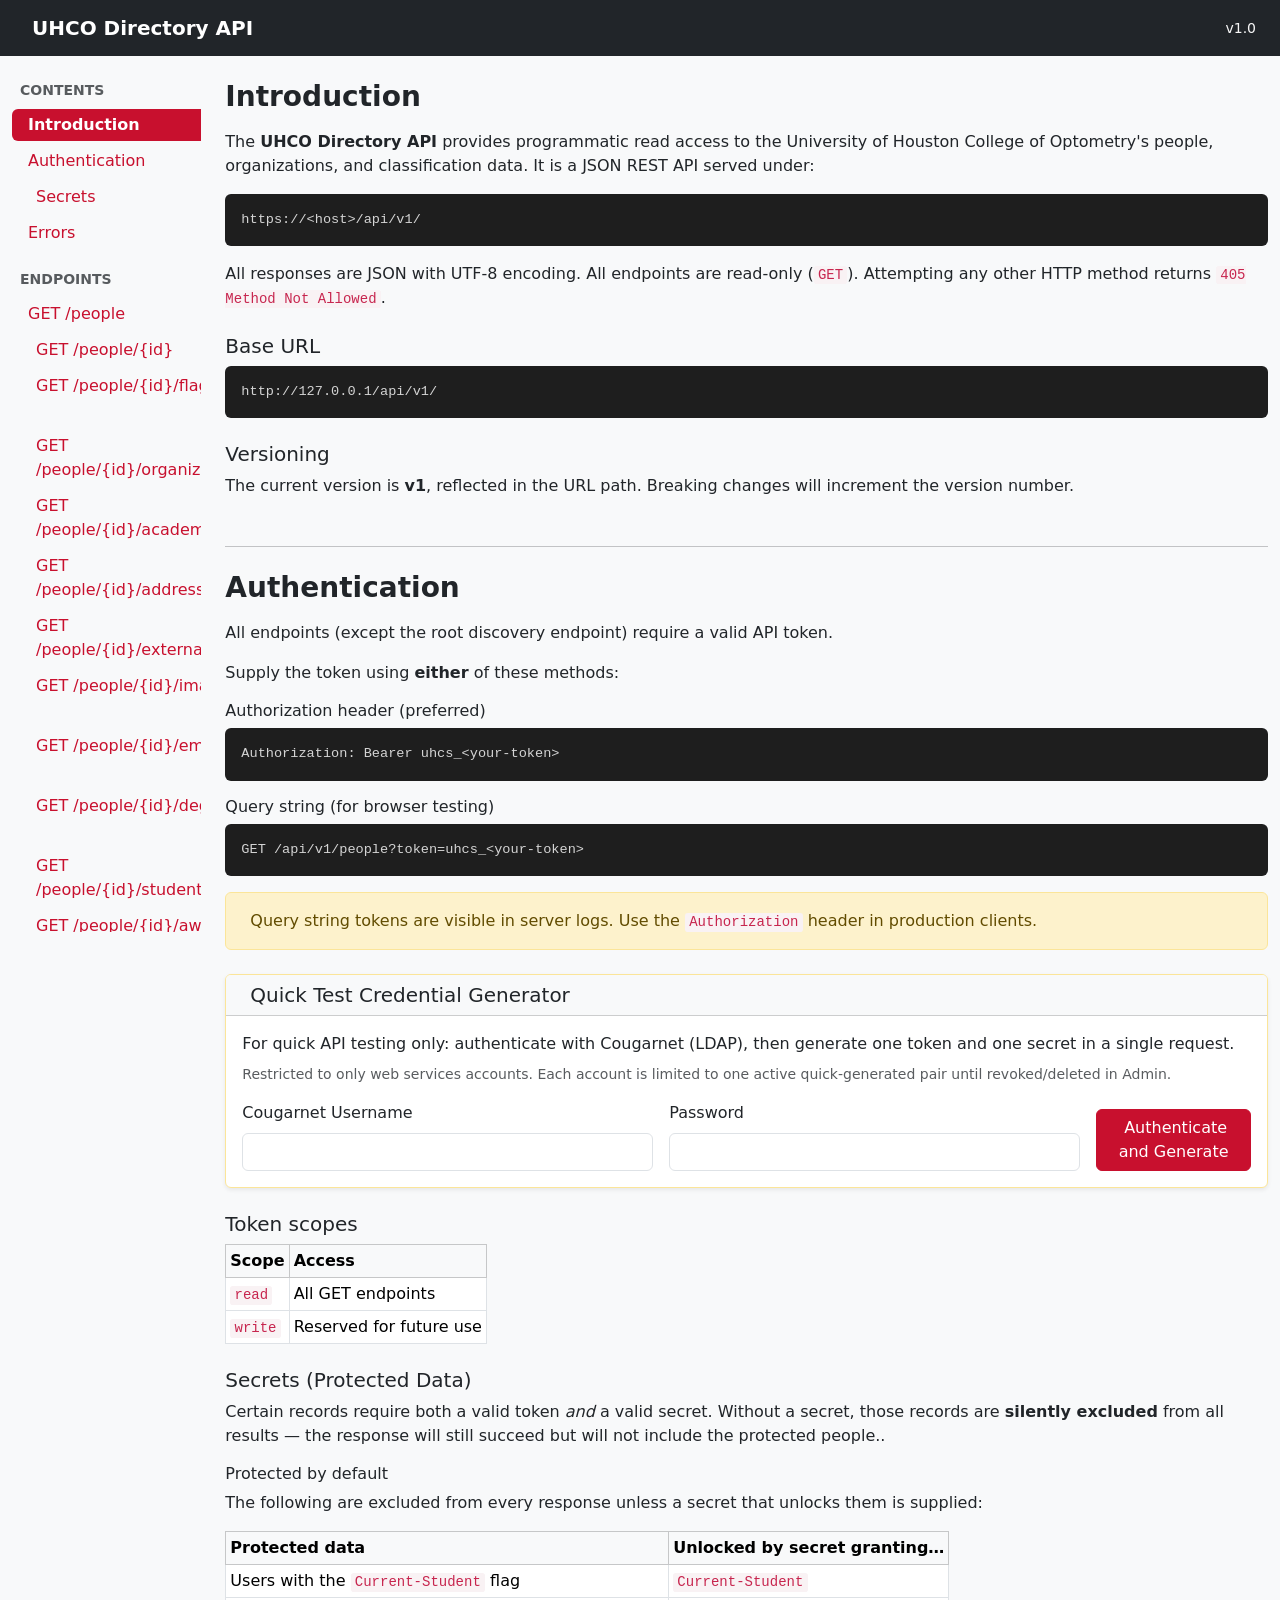
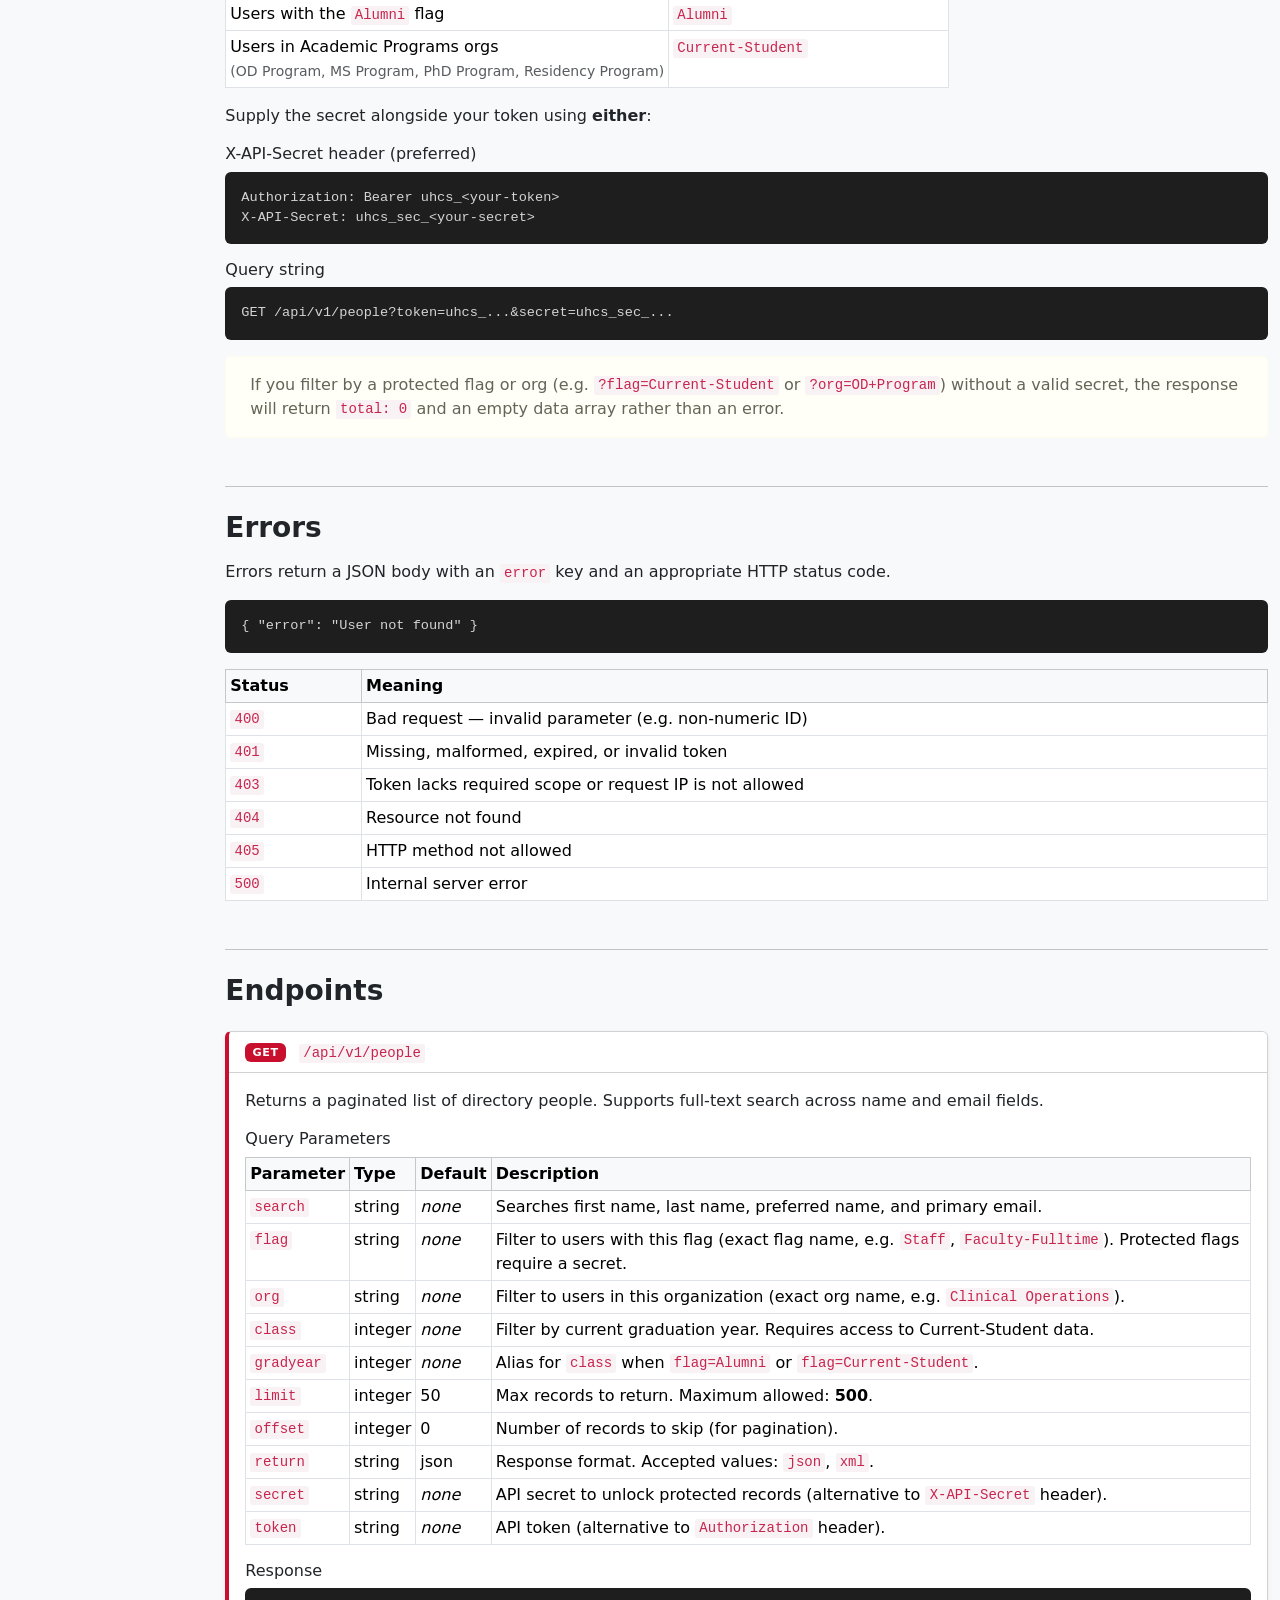
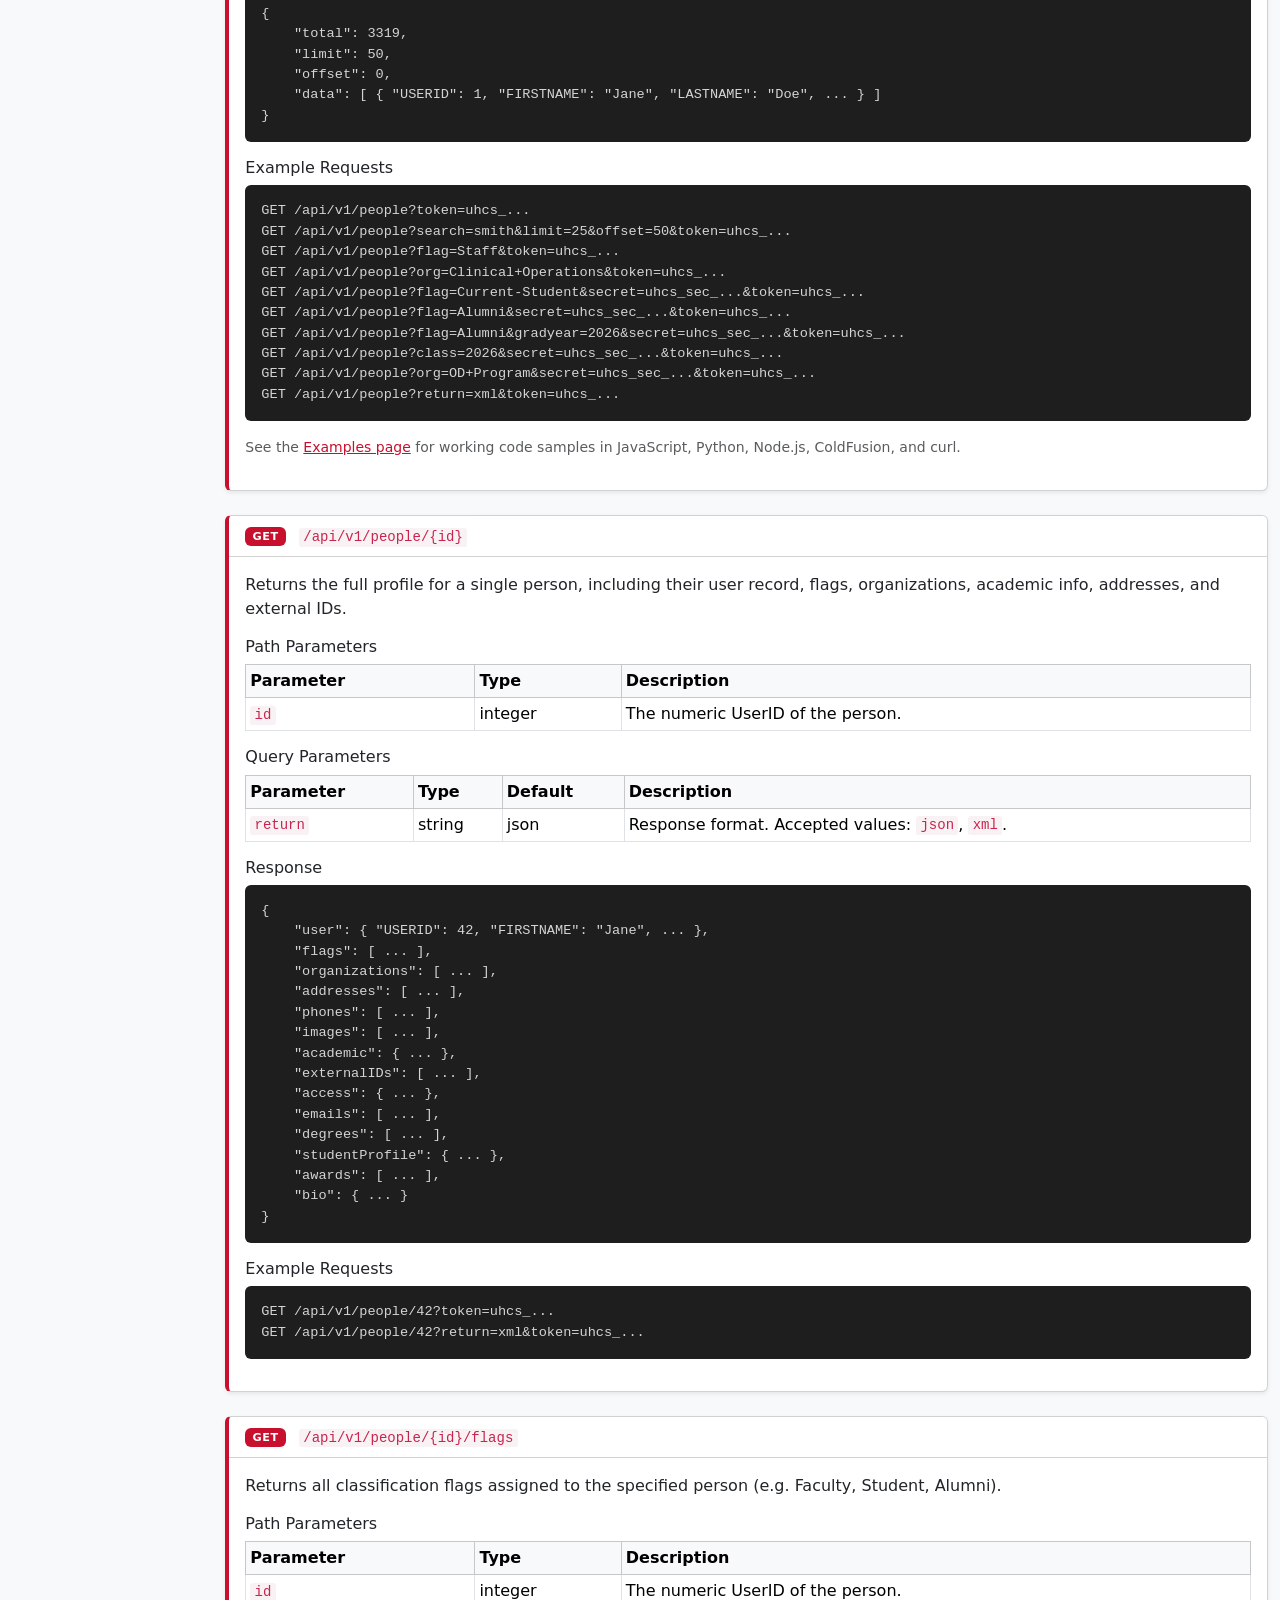
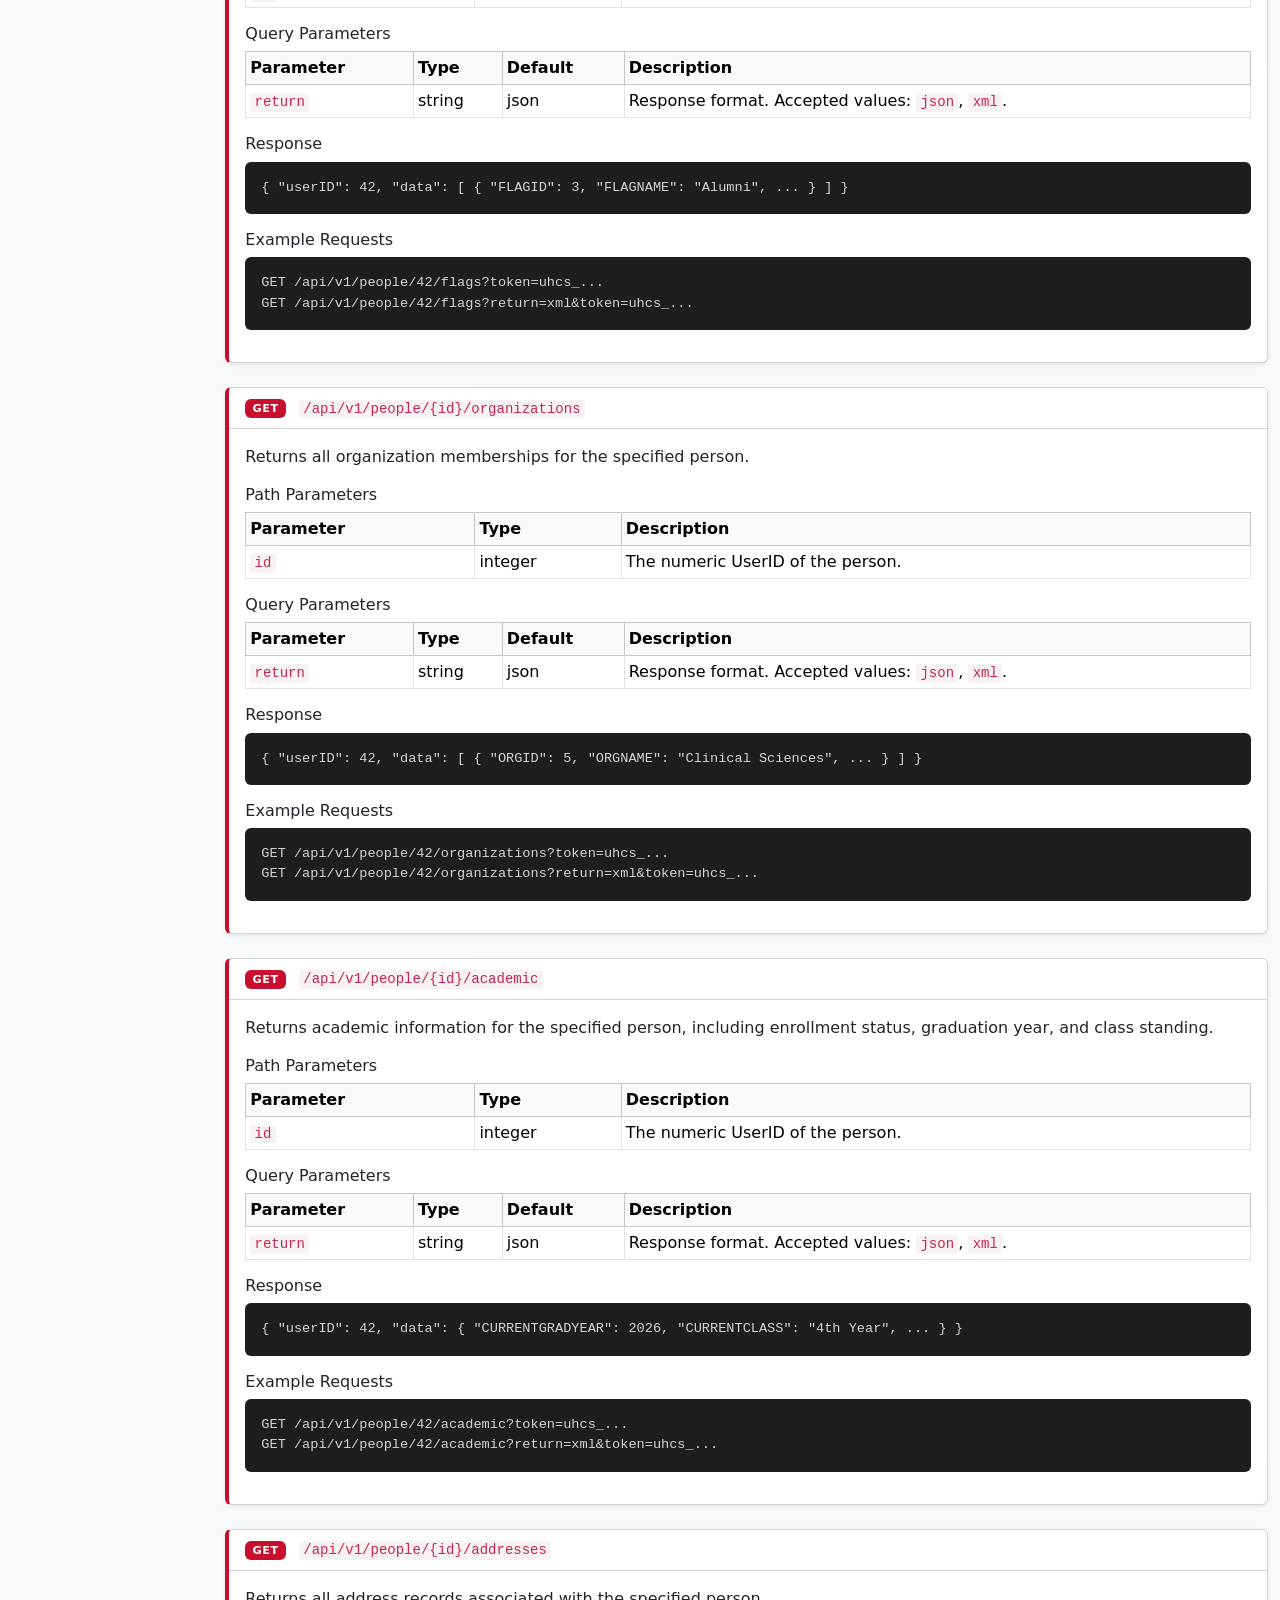
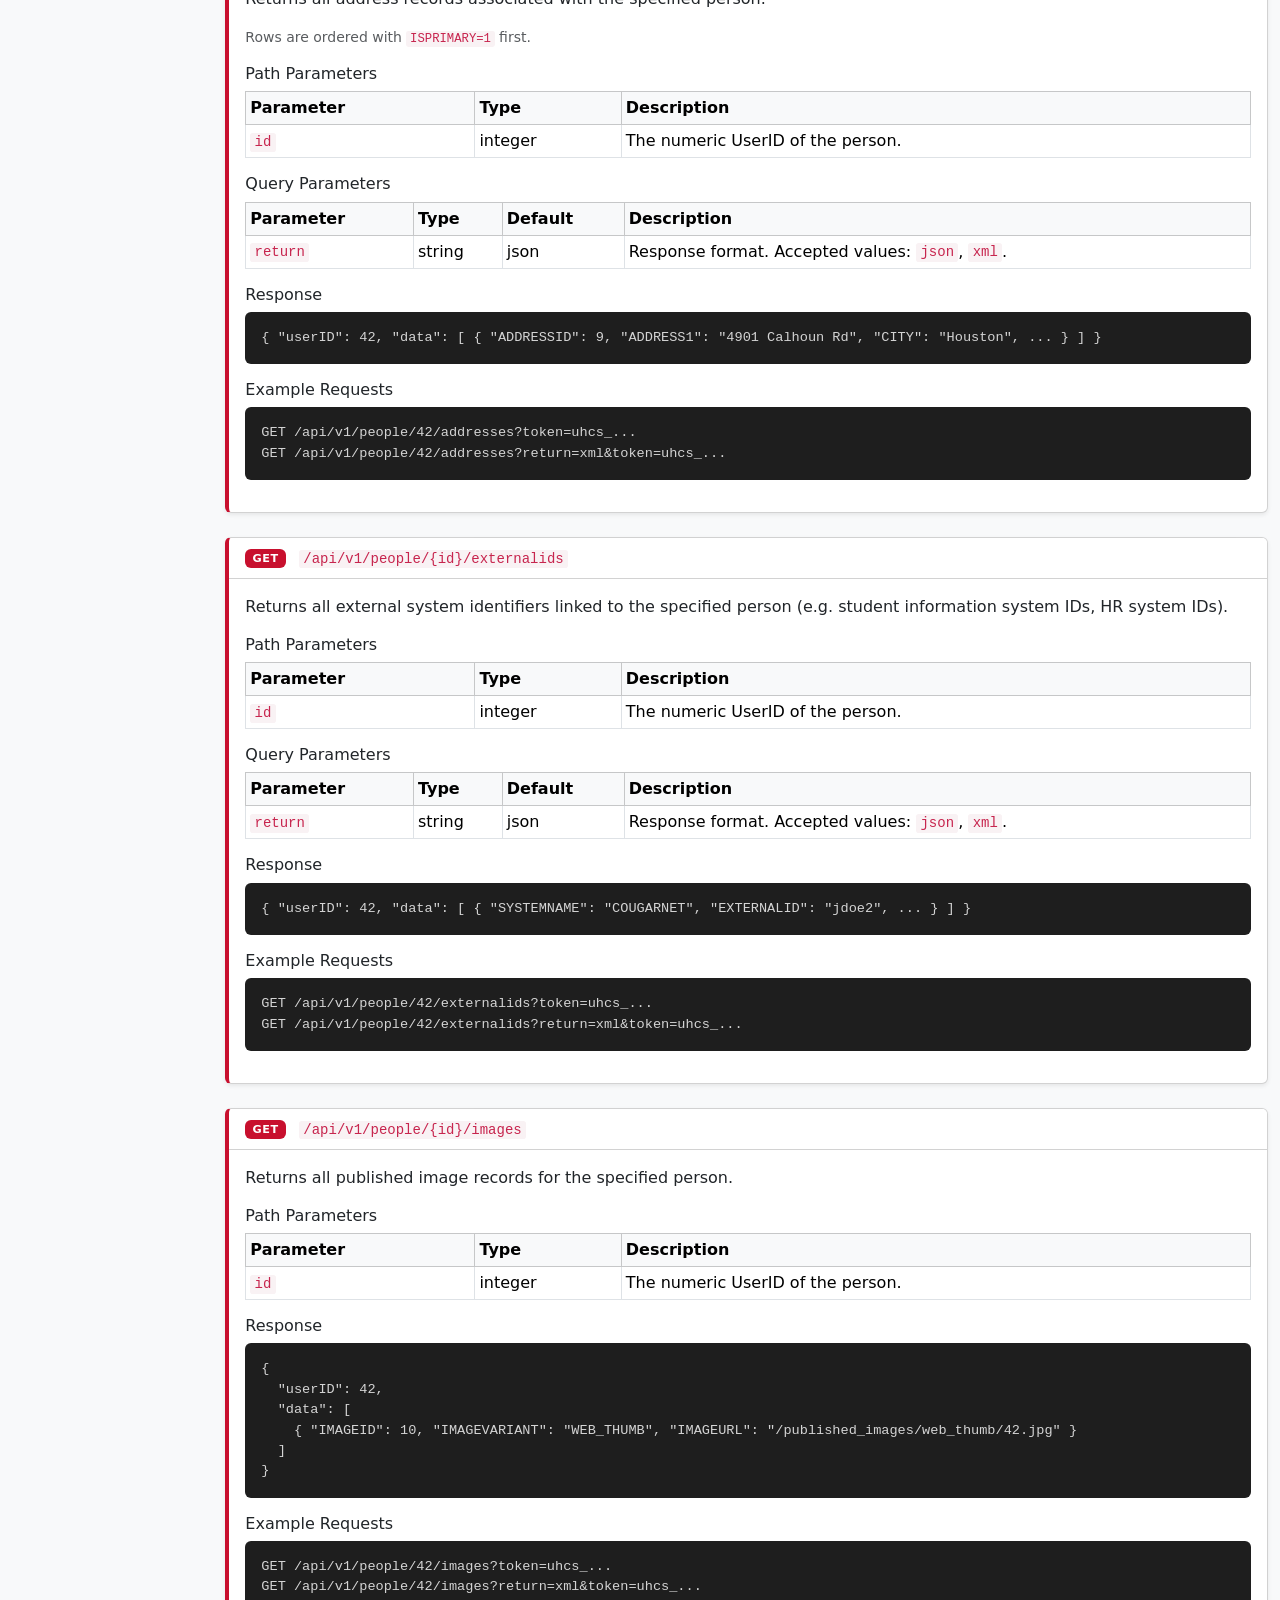
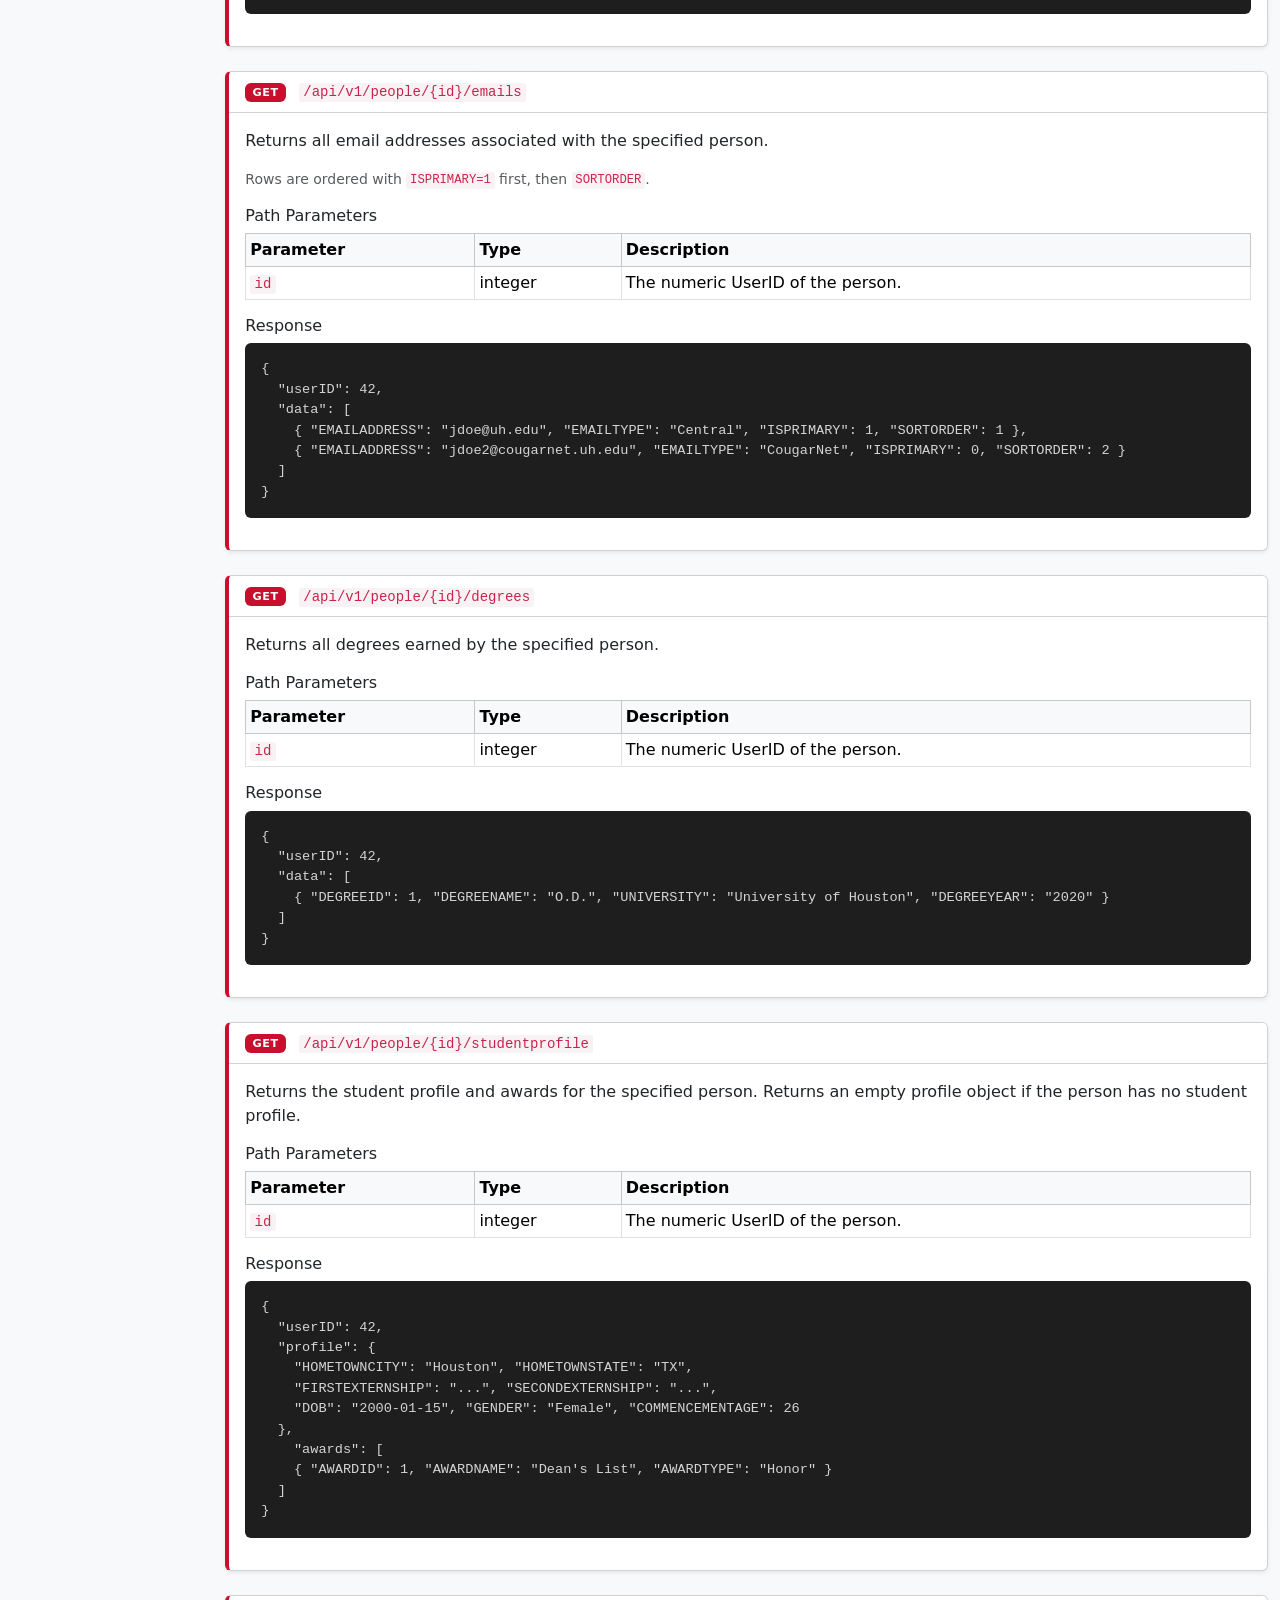
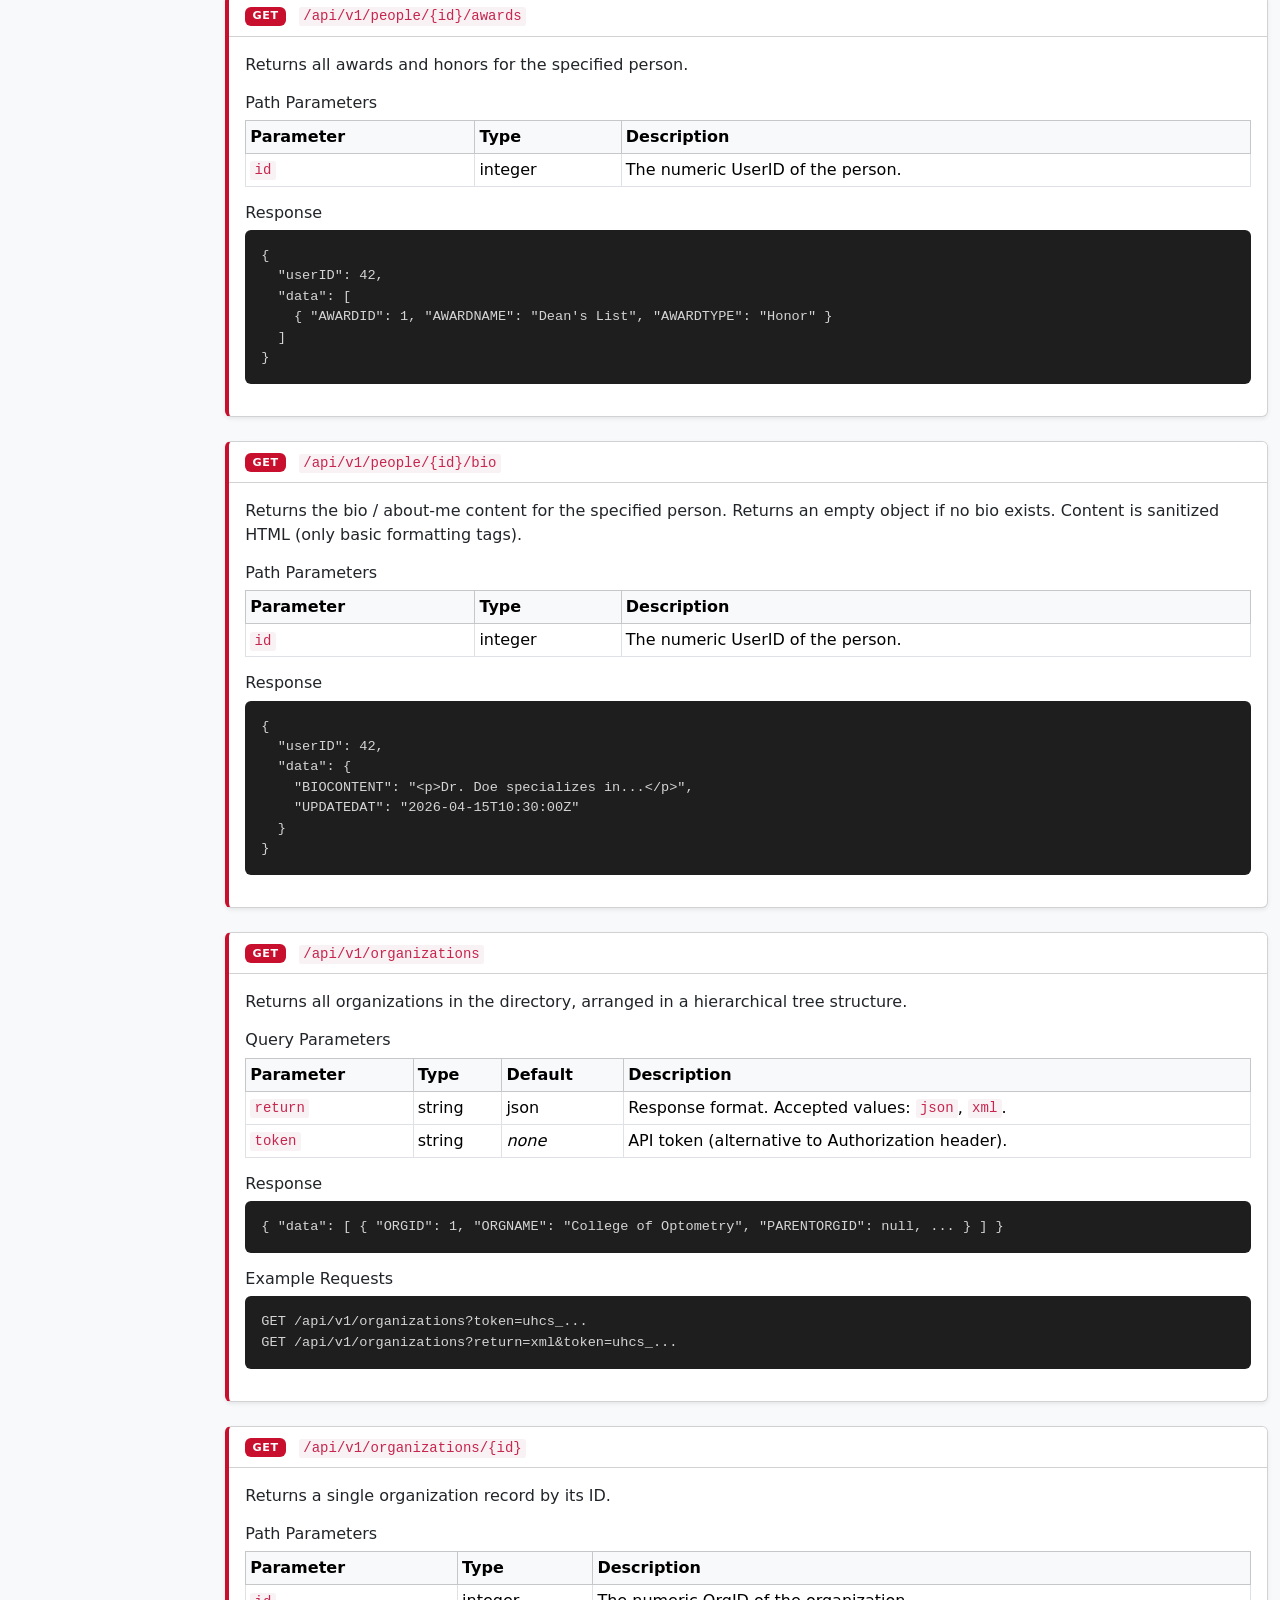
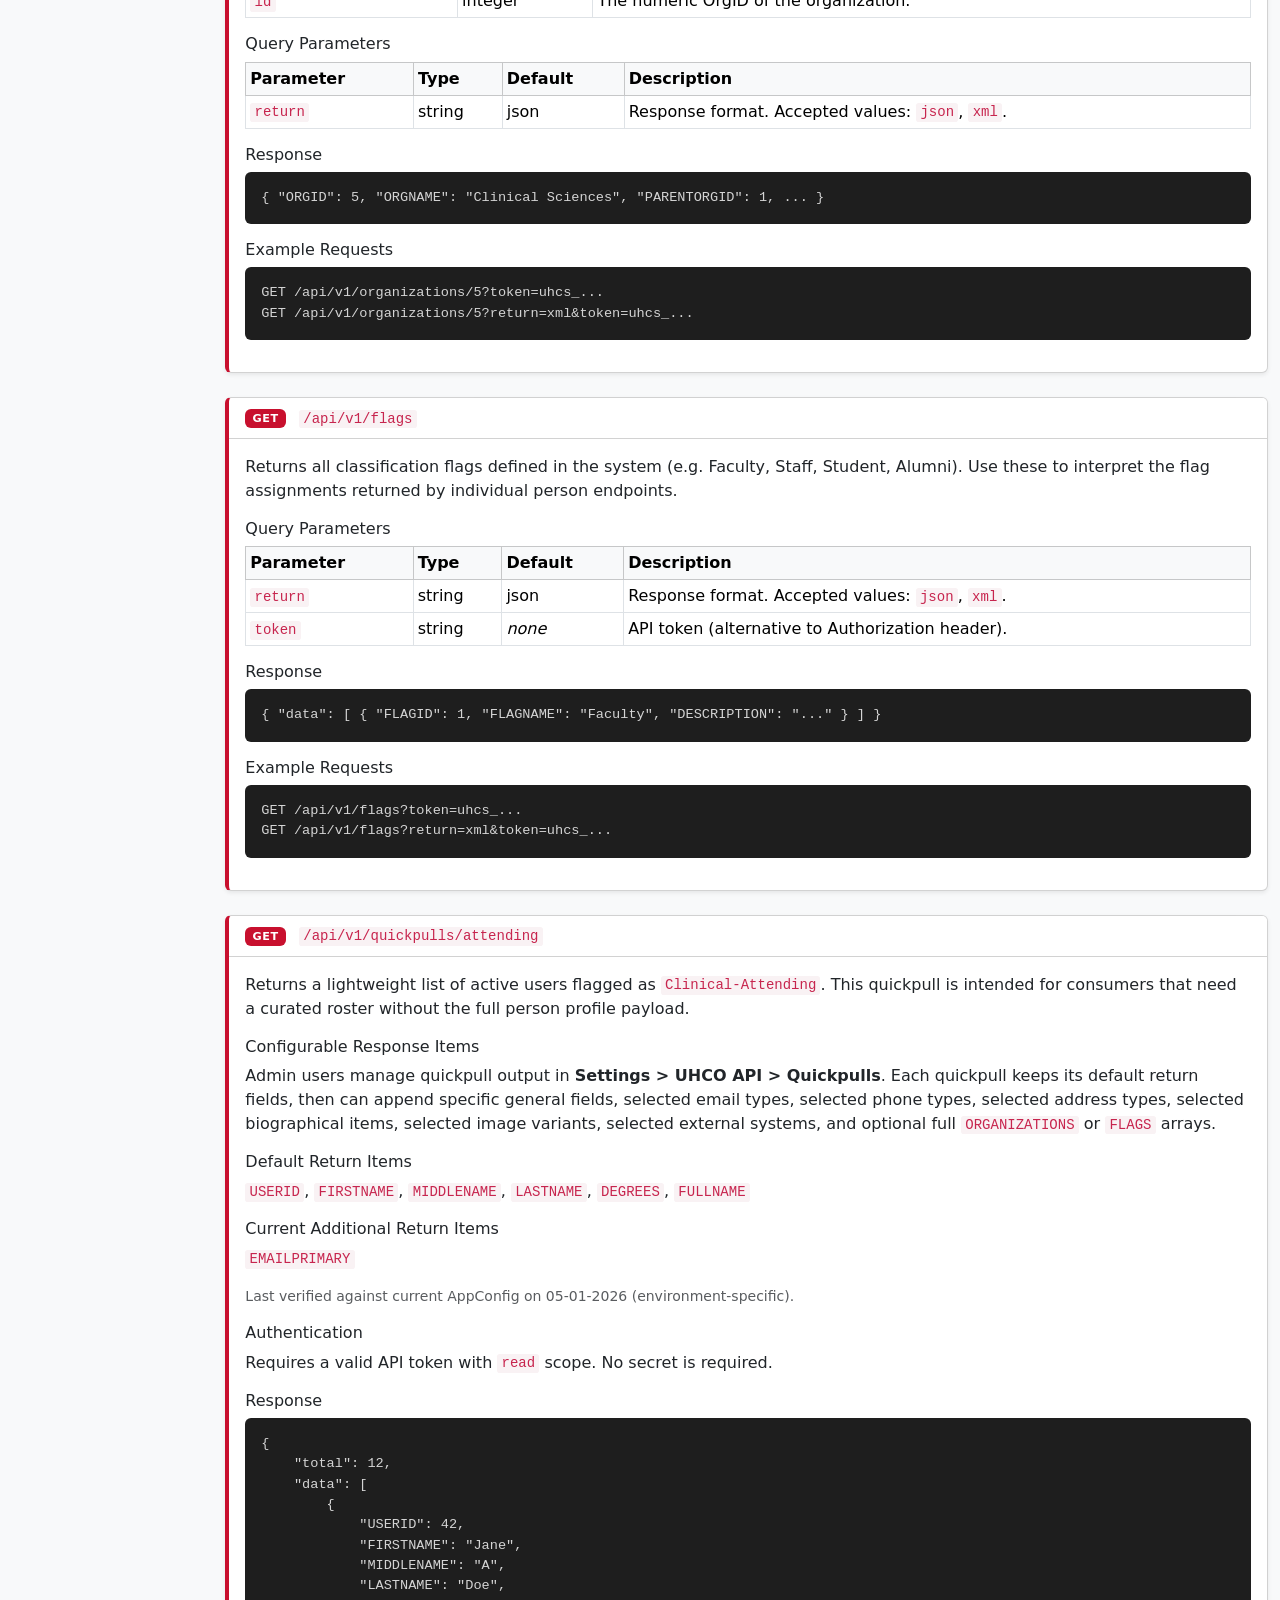
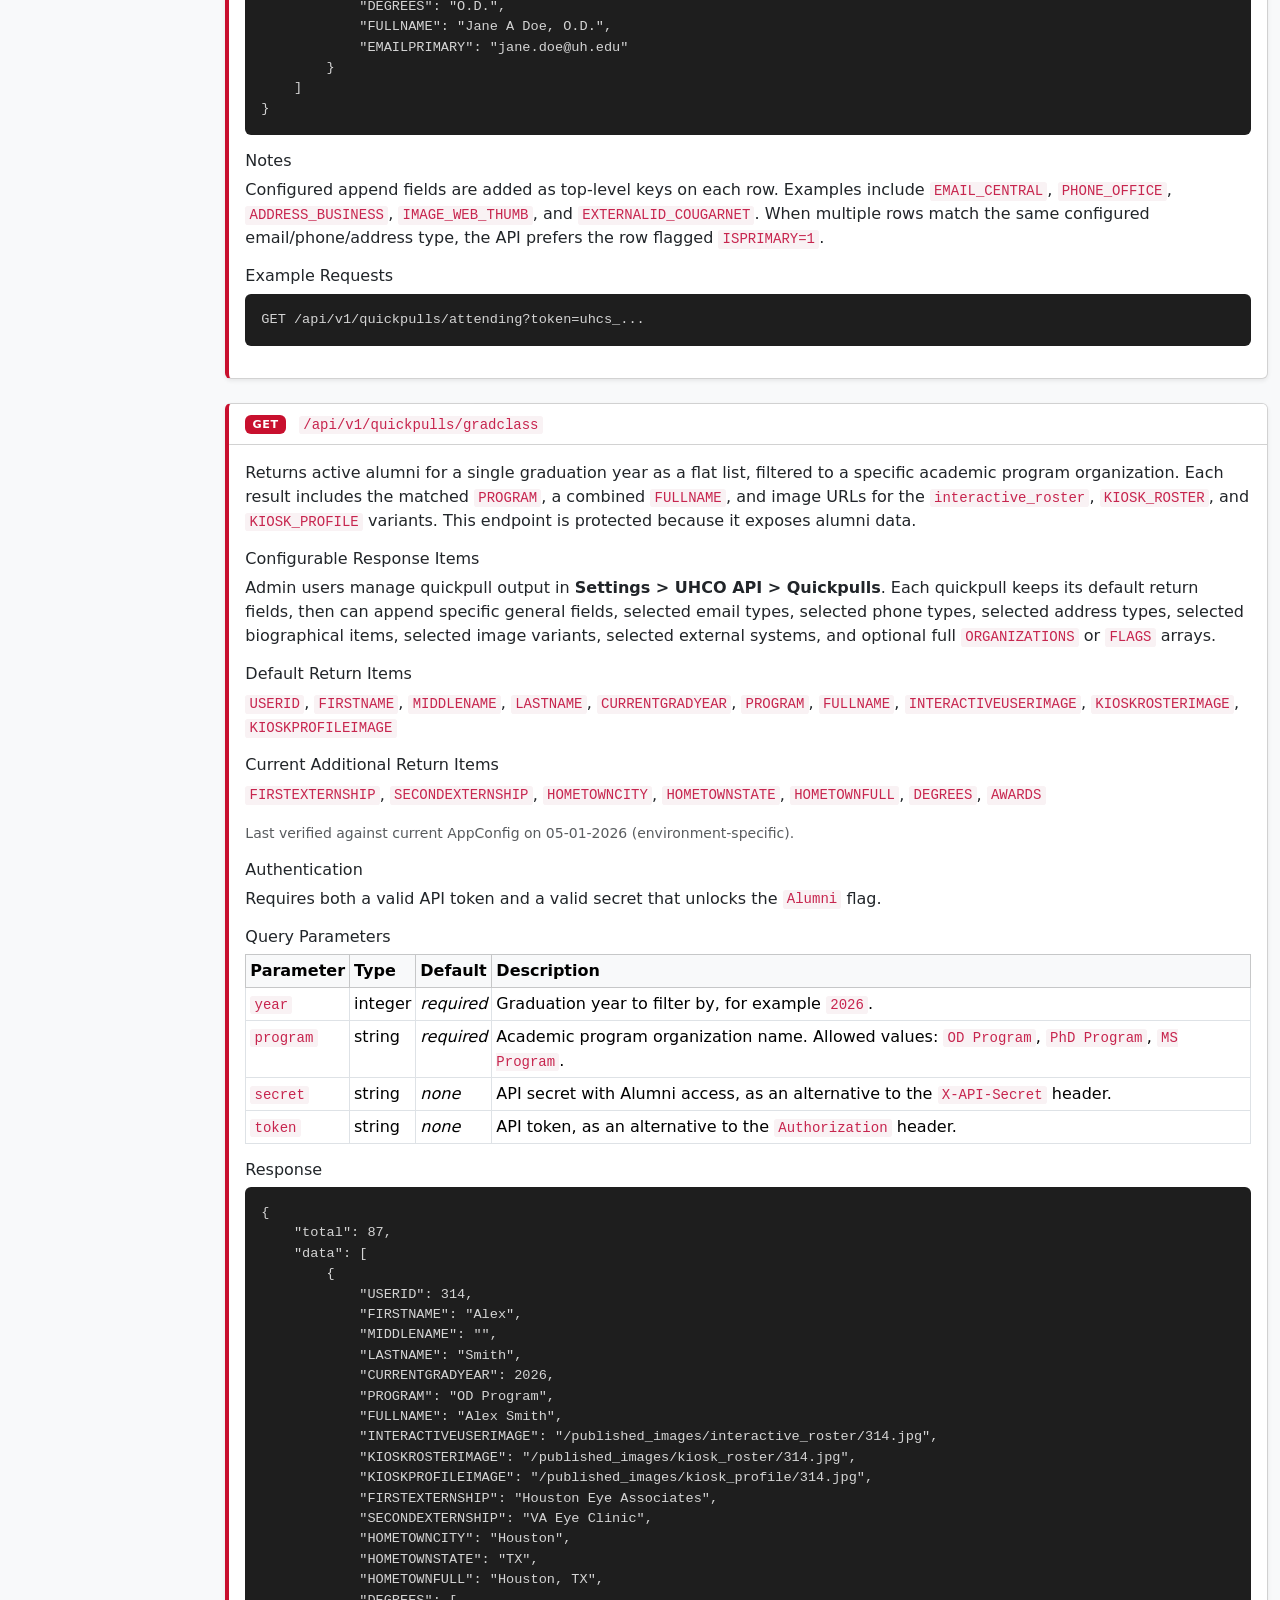
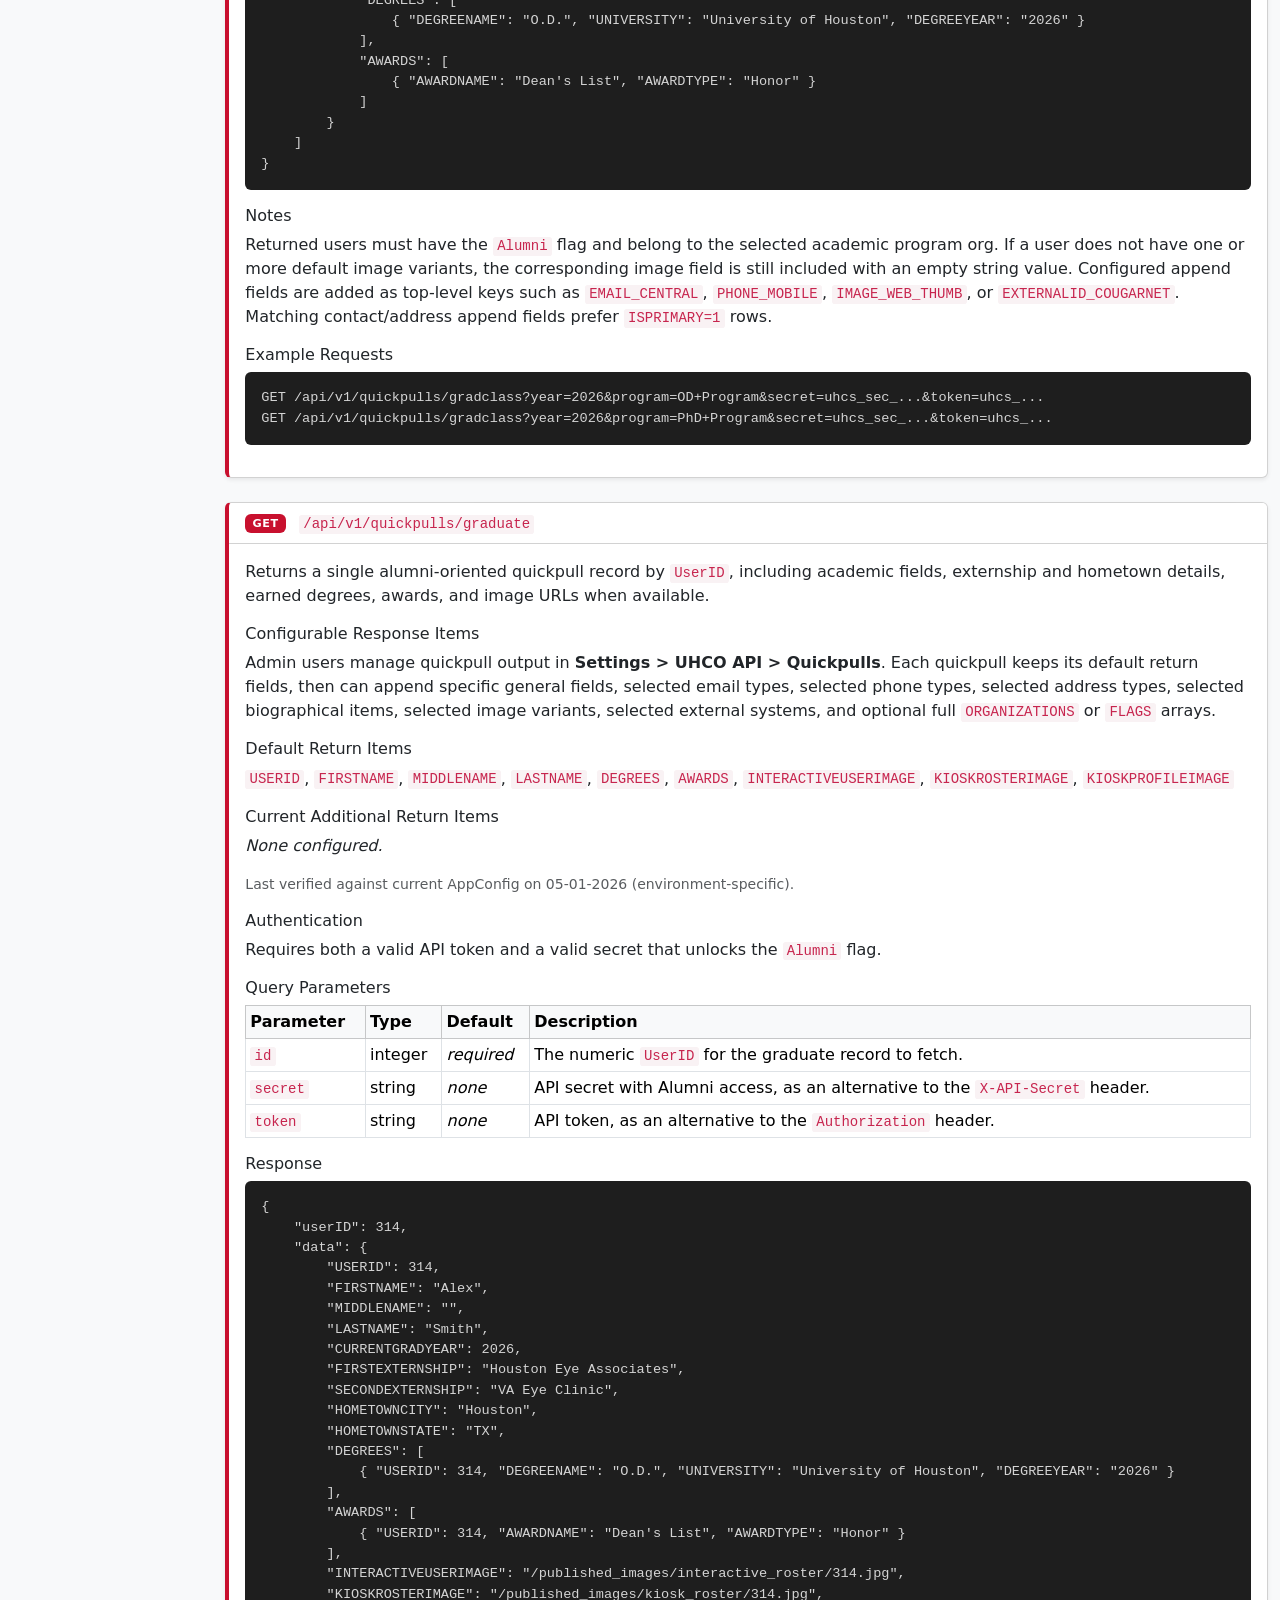
==== commit 99689608: "API: Added Quick Test Credential Generator" ====
--- a/api/docs.html
+++ b/api/docs.html
@@ -86,6 +86,50 @@
                 <div class="alert alert-warning mt-3 d-flex gap-2">
                     <i class="bi bi-exclamation-triangle-fill mt-1"></i>
                     <div>Query string tokens are visible in server logs. Use the <code>Authorization</code> header in production clients.</div>
+                </div>
+
+                <div class="card border-warning-subtle shadow-sm mt-4" id="auth-quick-generate">
+                    <div class="card-header bg-light">
+                        <h5 class="mb-0"><i class="bi bi-lightning-charge-fill me-2"></i>Quick Test Credential Generator</h5>
+                    </div>
+                    <div class="card-body">
+                        <p class="mb-2">For quick API testing only: authenticate with Cougarnet (LDAP), then generate one token and one secret in a single request.</p>
+                        <p class="small text-muted mb-3">Restricted to only web services accounts. Each account is limited to one active quick-generated pair until revoked/deleted in Admin.</p>
+
+                        <form id="docsQuickAuthForm" class="row g-3" autocomplete="off">
+                            <div class="col-md-5">
+                                <label for="docsQuickAuthUsername" class="form-label">Cougarnet Username</label>
+                                <input type="text" class="form-control" id="docsQuickAuthUsername" name="username" required>
+                            </div>
+                            <div class="col-md-5">
+                                <label for="docsQuickAuthPassword" class="form-label">Password</label>
+                                <input type="password" class="form-control" id="docsQuickAuthPassword" name="password" required>
+                            </div>
+                            <div class="col-md-2 d-flex align-items-end">
+                                <button type="submit" class="btn btn-primary w-100" id="docsQuickAuthSubmit"><i class="bi bi-key-fill me-1"></i>Authenticate and Generate</button>
+                            </div>
+                        </form>
+
+                        <div id="docsQuickAuthStatus" class="alert mt-3 d-none" role="alert"></div>
+
+                        <div id="docsQuickAuthResults" class="d-none mt-3">
+                            <div class="mb-3">
+                                <label for="docsQuickAuthToken" class="form-label">Generated Token (shown once)</label>
+                                <div class="input-group">
+                                    <input type="text" class="form-control font-monospace" id="docsQuickAuthToken" readonly>
+                                    <button type="button" class="btn btn-outline-secondary" data-copy-target="docsQuickAuthToken">Copy</button>
+                                </div>
+                            </div>
+                            <div class="mb-3">
+                                <label for="docsQuickAuthSecret" class="form-label">Generated Secret (shown once)</label>
+                                <div class="input-group">
+                                    <input type="text" class="form-control font-monospace" id="docsQuickAuthSecret" readonly>
+                                    <button type="button" class="btn btn-outline-secondary" data-copy-target="docsQuickAuthSecret">Copy</button>
+                                </div>
+                            </div>
+                            <p class="small text-muted mb-0">Default secret unlocks: <code>Current-Student</code>, <code>Alumni</code>.</p>
+                        </div>
+                    </div>
                 </div>
 
                 <h5 class="mt-4">Token scopes</h5>
@@ -1046,6 +1090,7 @@
 </div><!-- /container -->
 
 <script src="https://cdn.jsdelivr.net/npm/bootstrap@5.3.3/dist/js/bootstrap.bundle.min.js"></script>
+<script src="/assets/js/api-docs-quick-auth.js"></script>
 <script>
     // Highlight active sidebar link on scroll
     const headings = document.querySelectorAll("section[id], div[id^='ep-']");
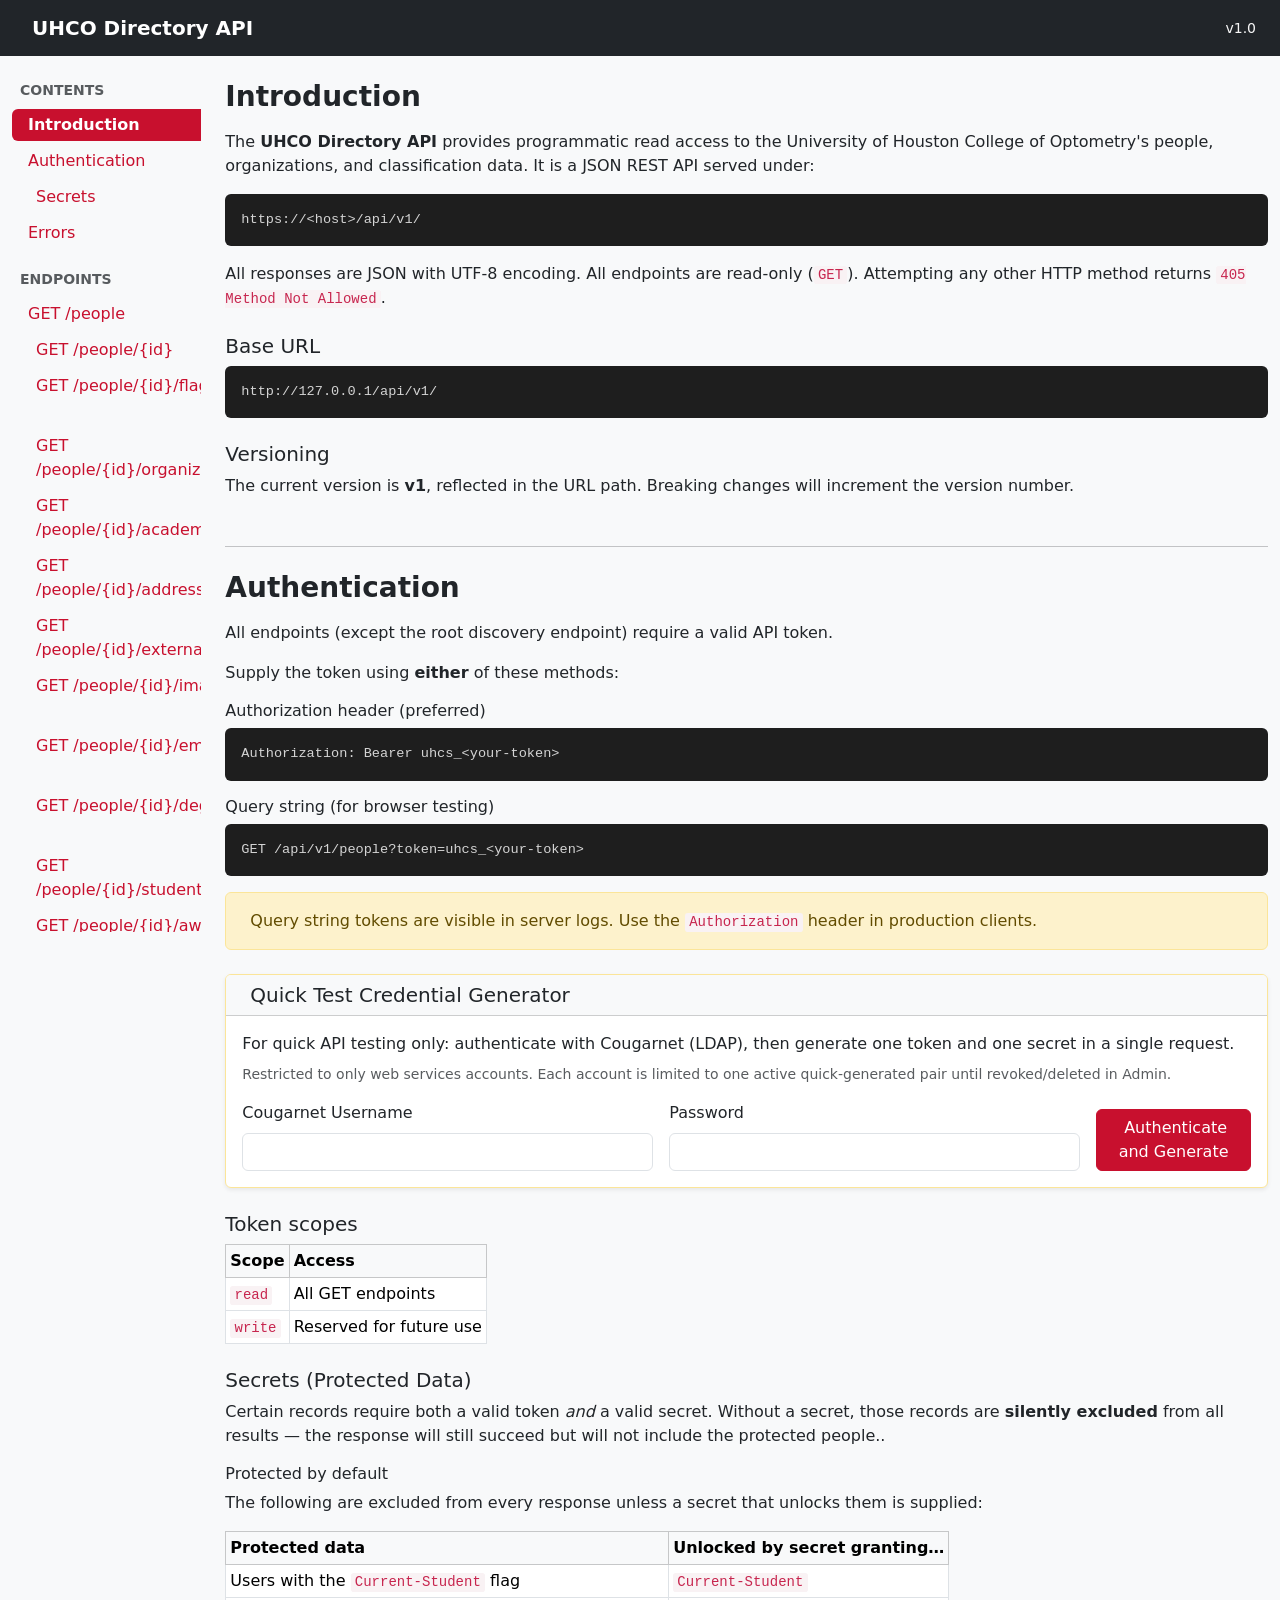
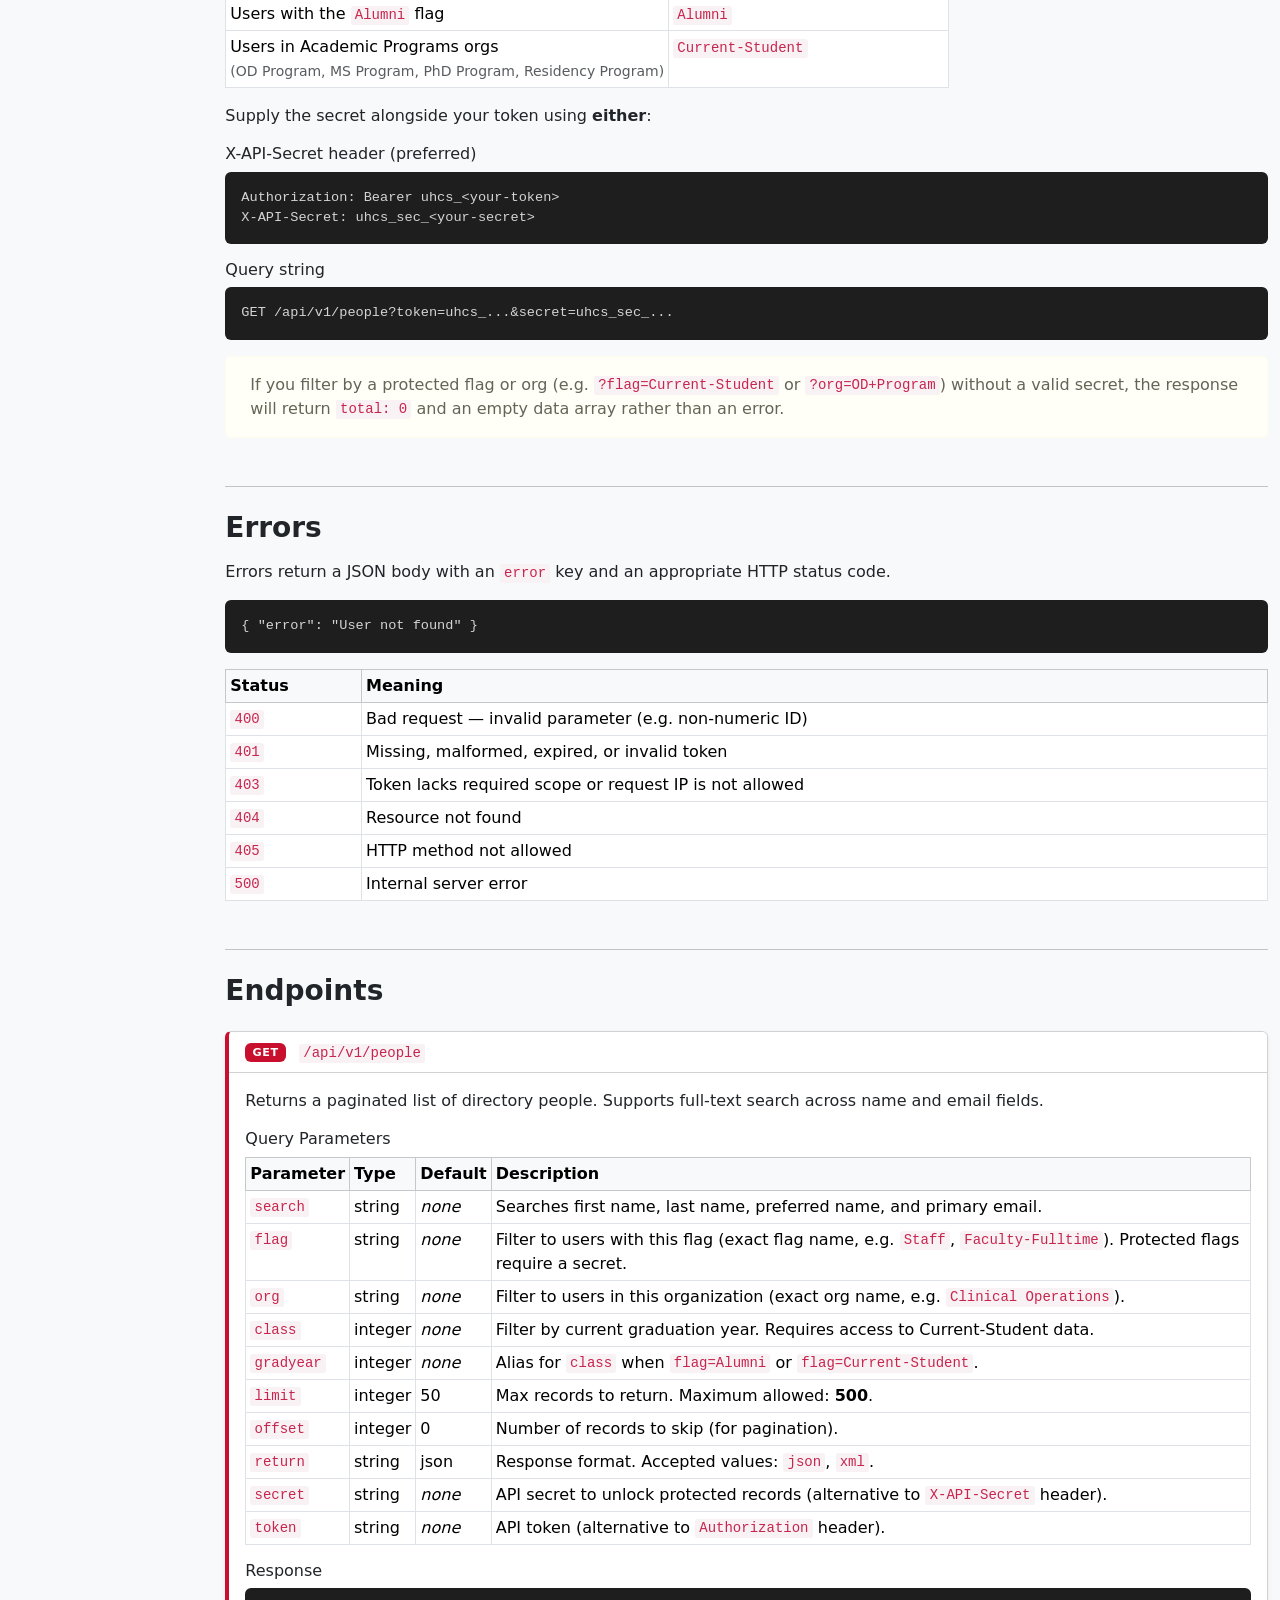
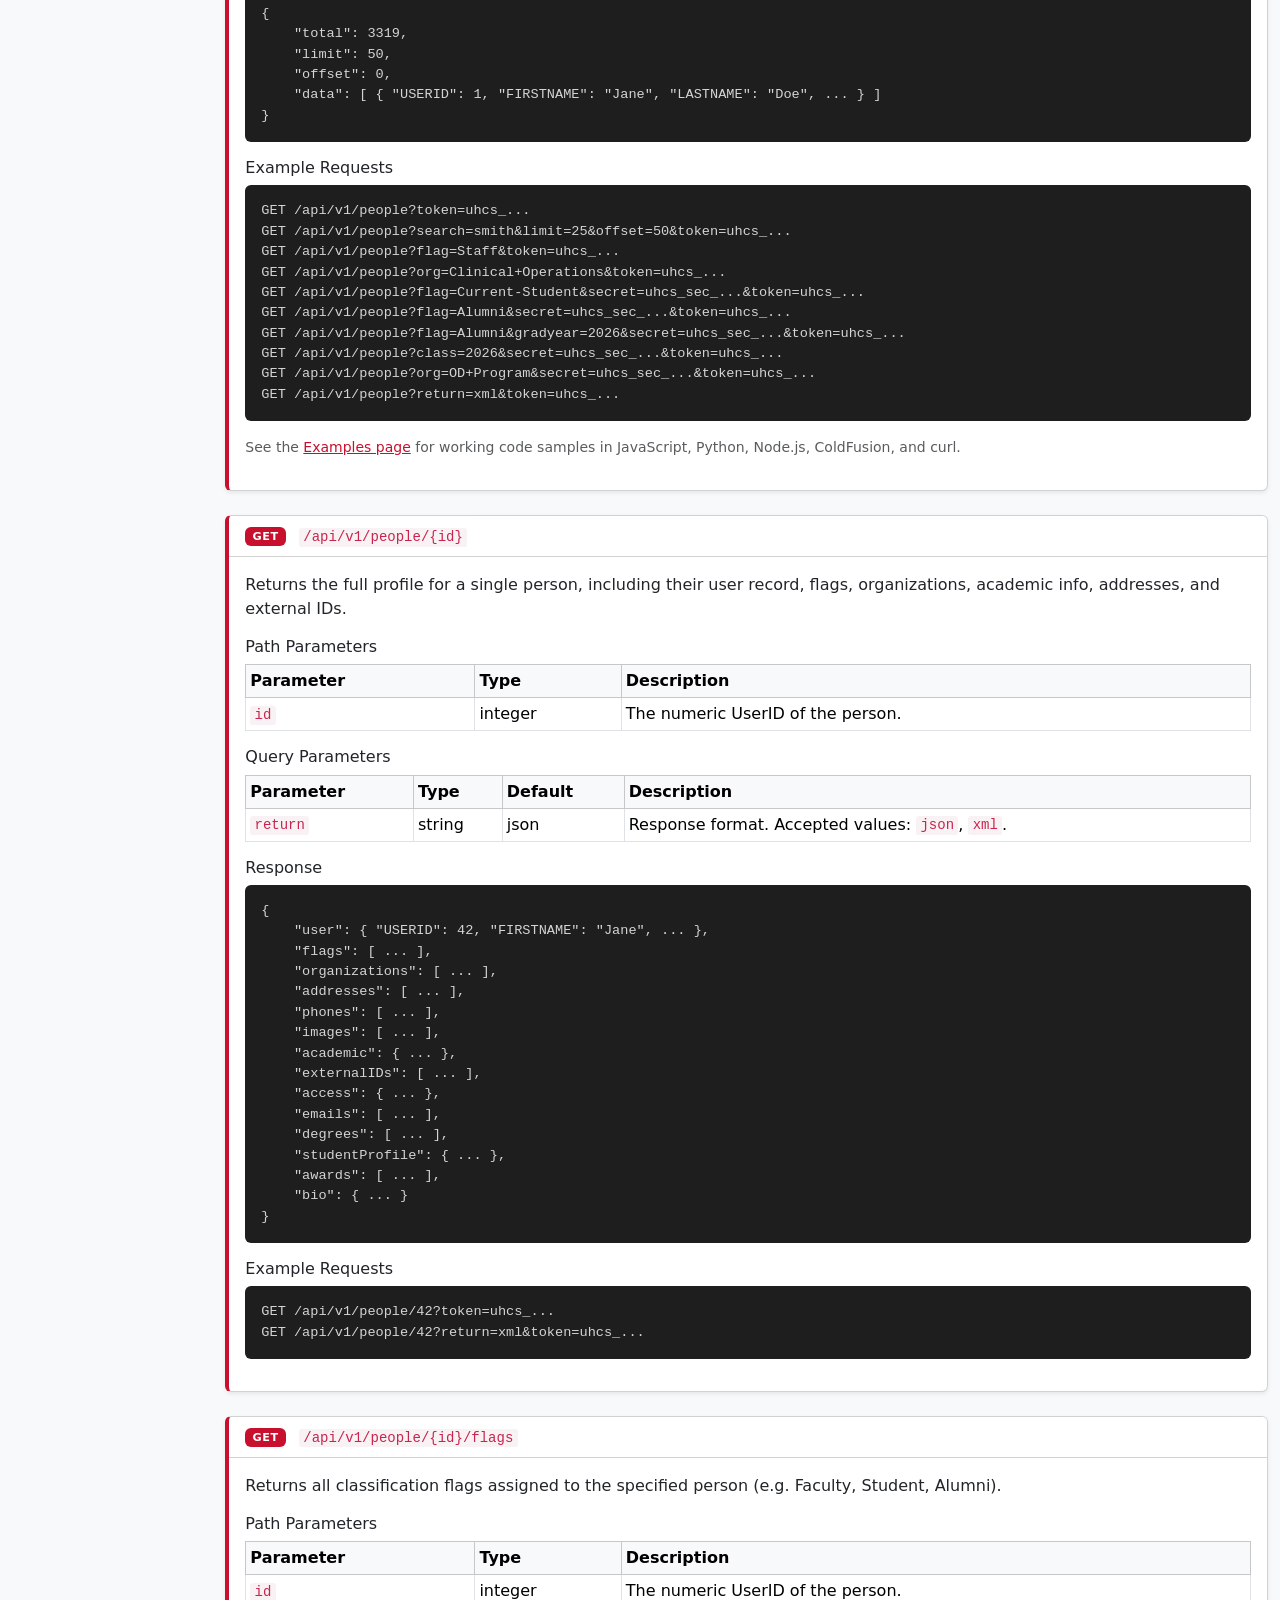
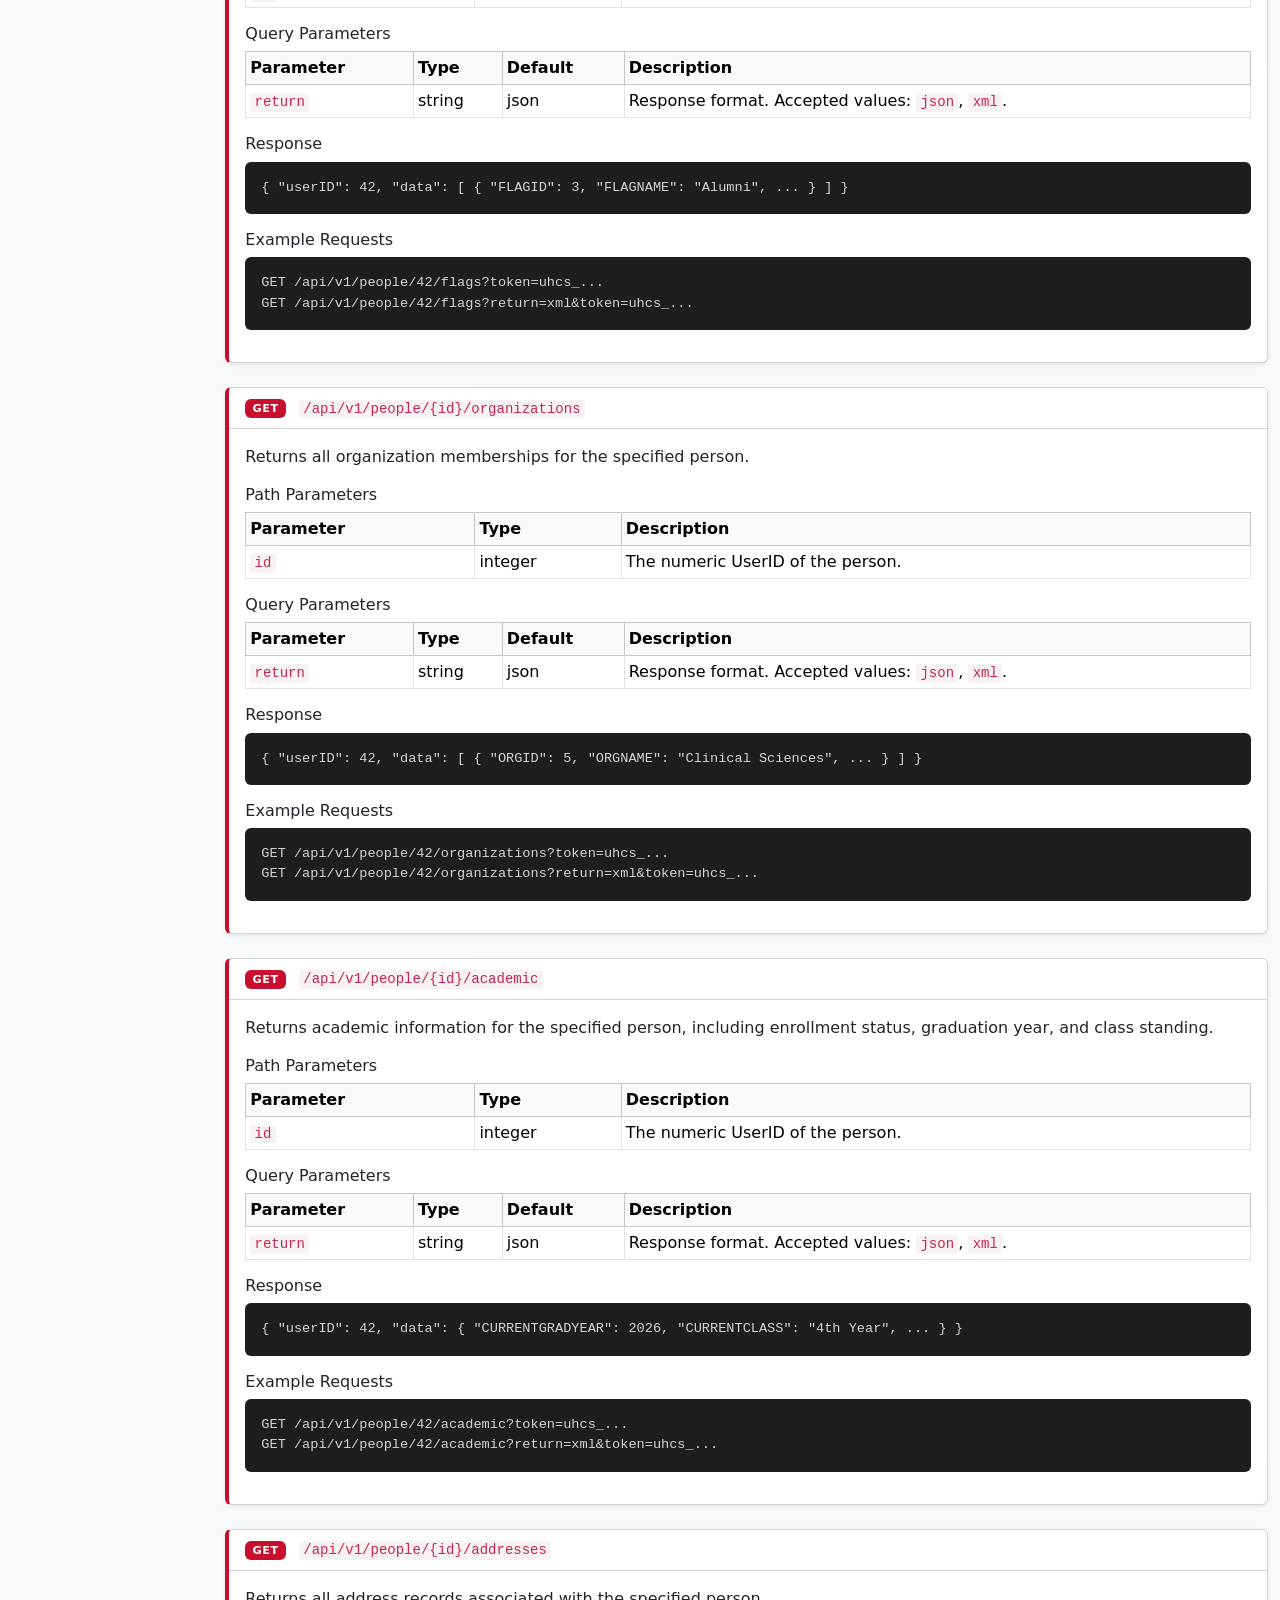
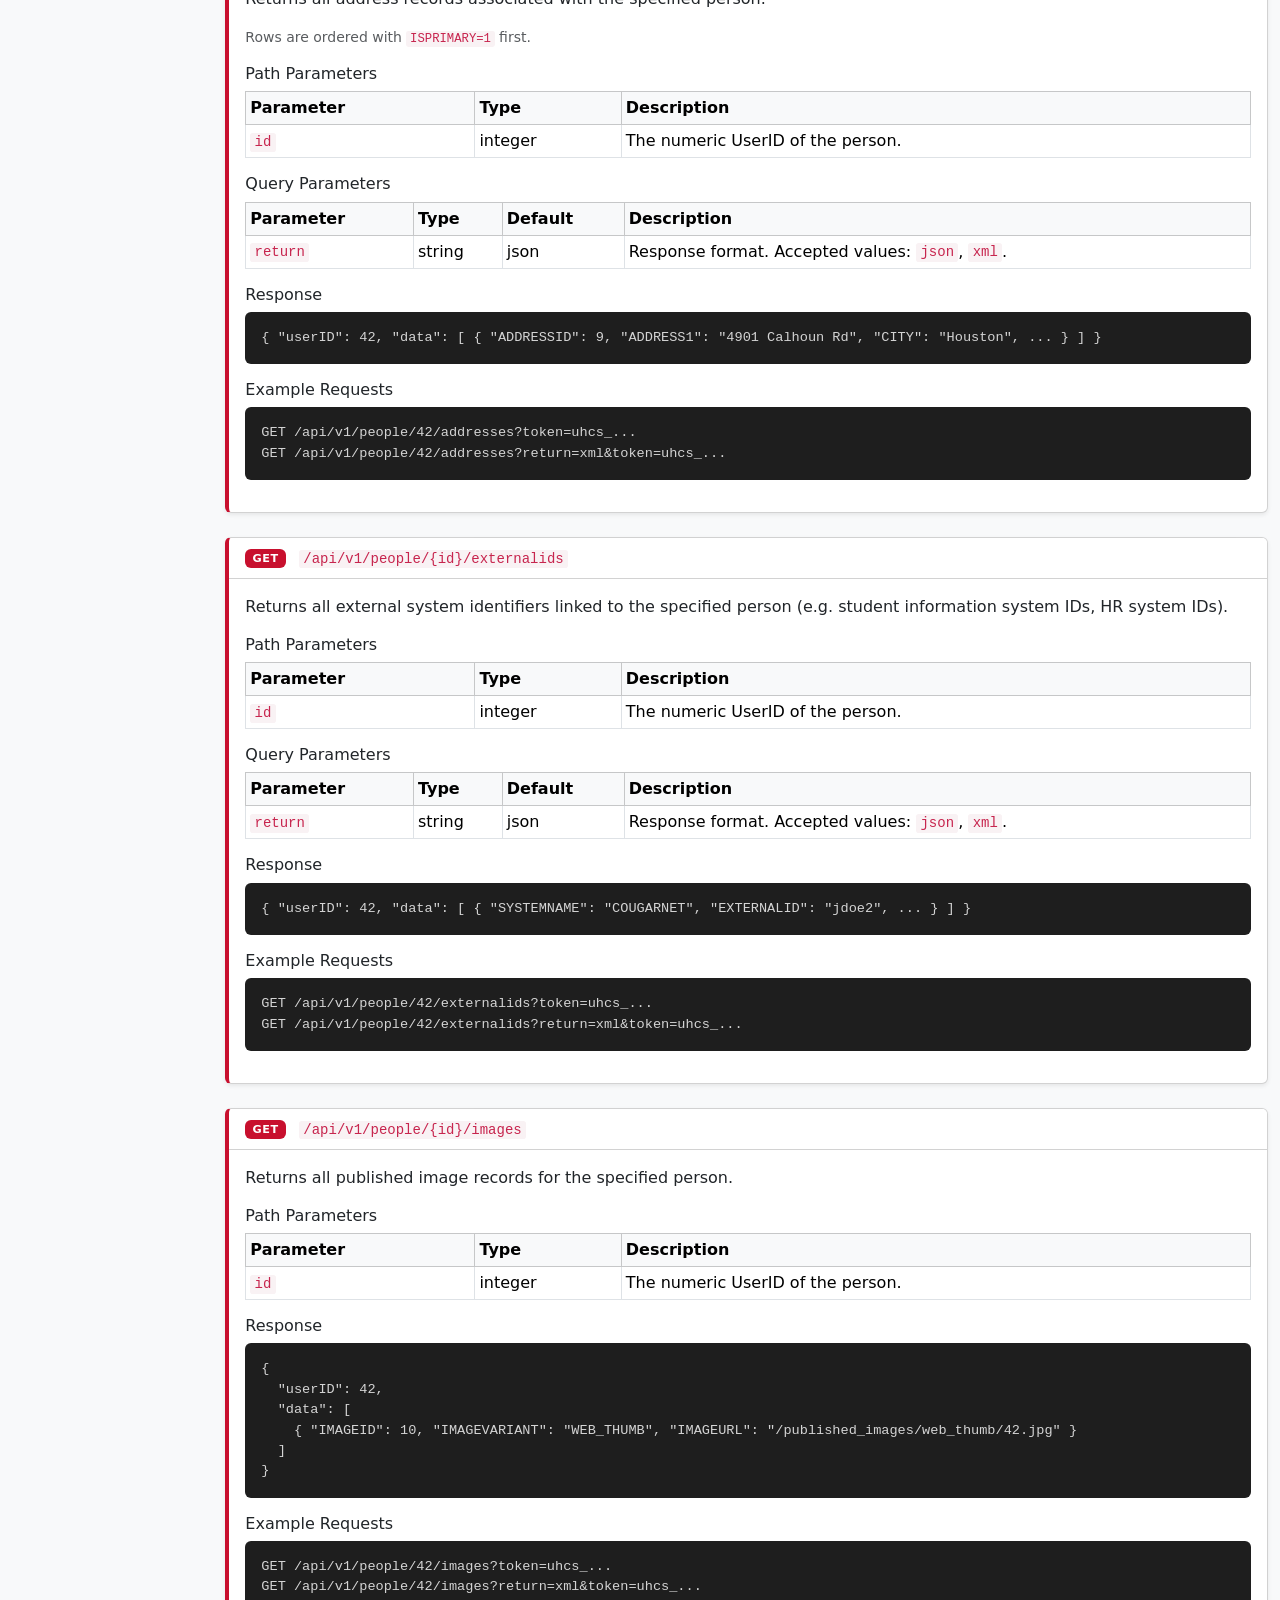
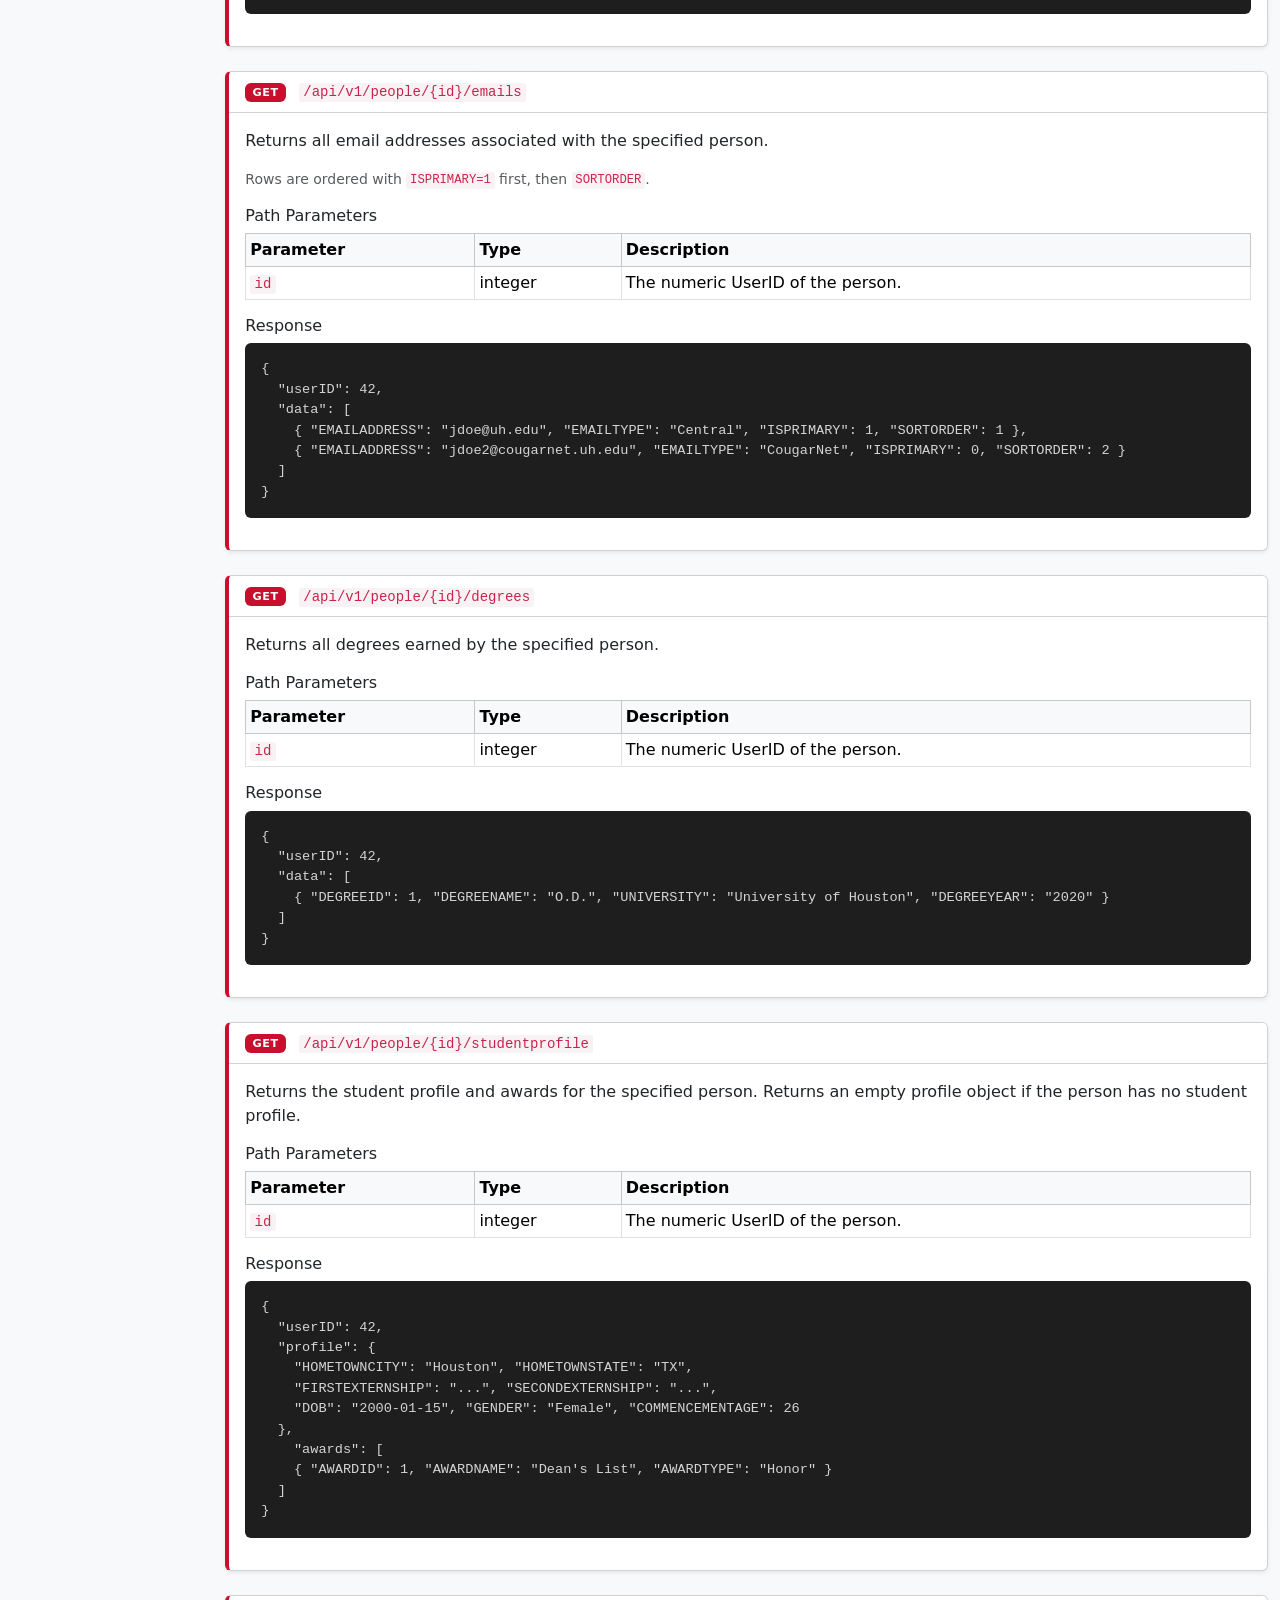
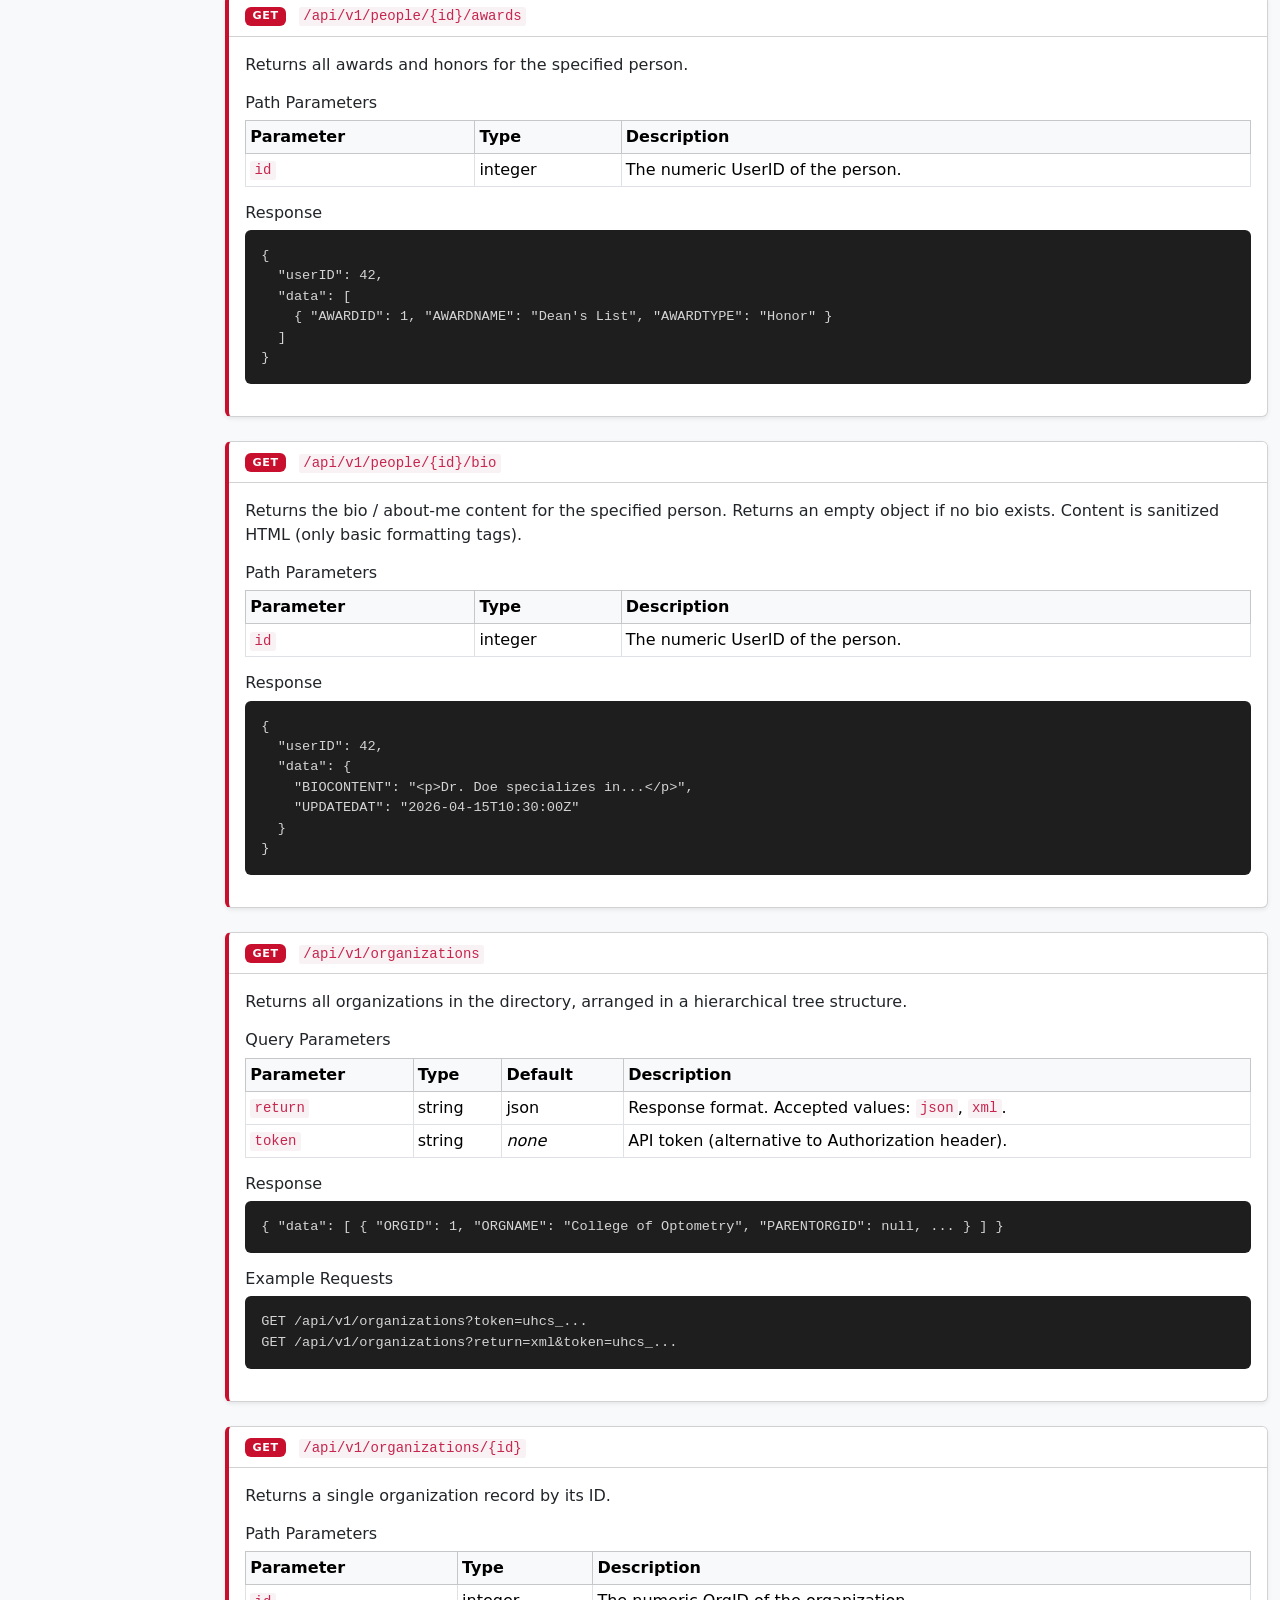
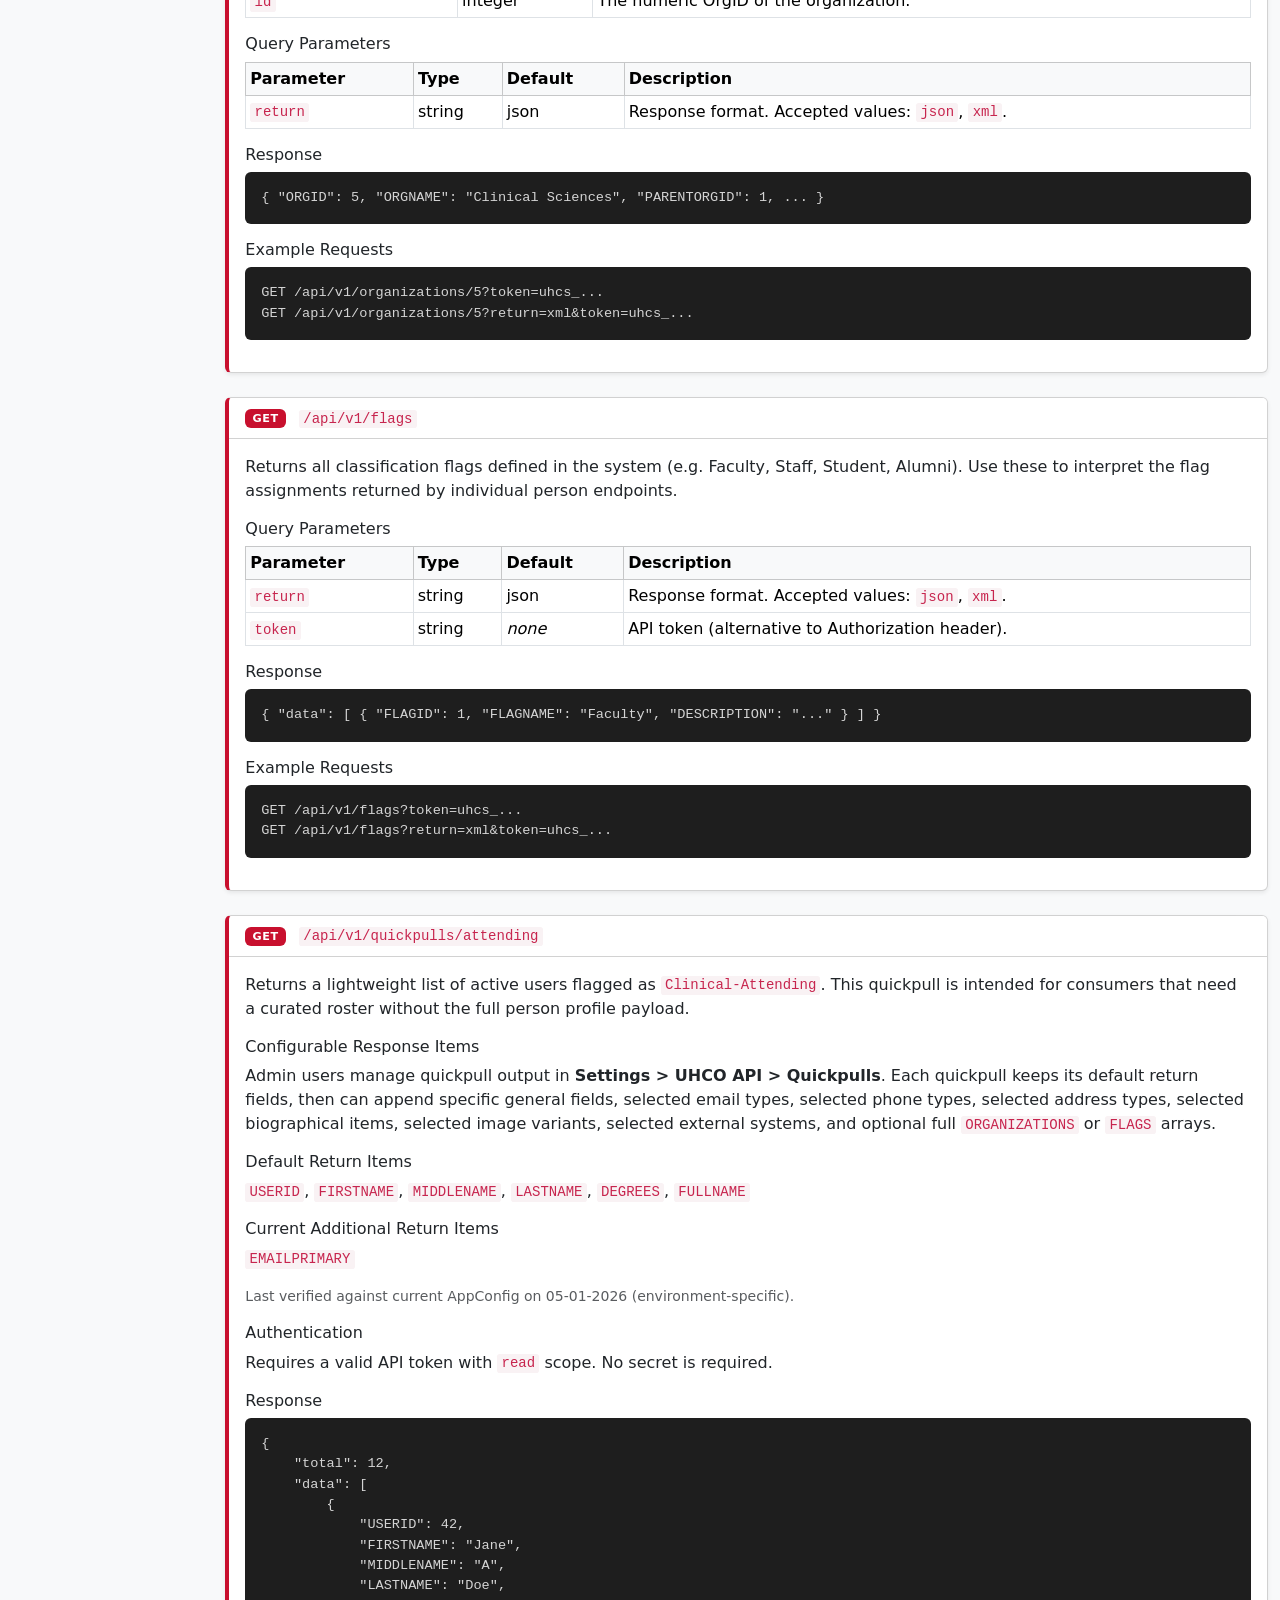
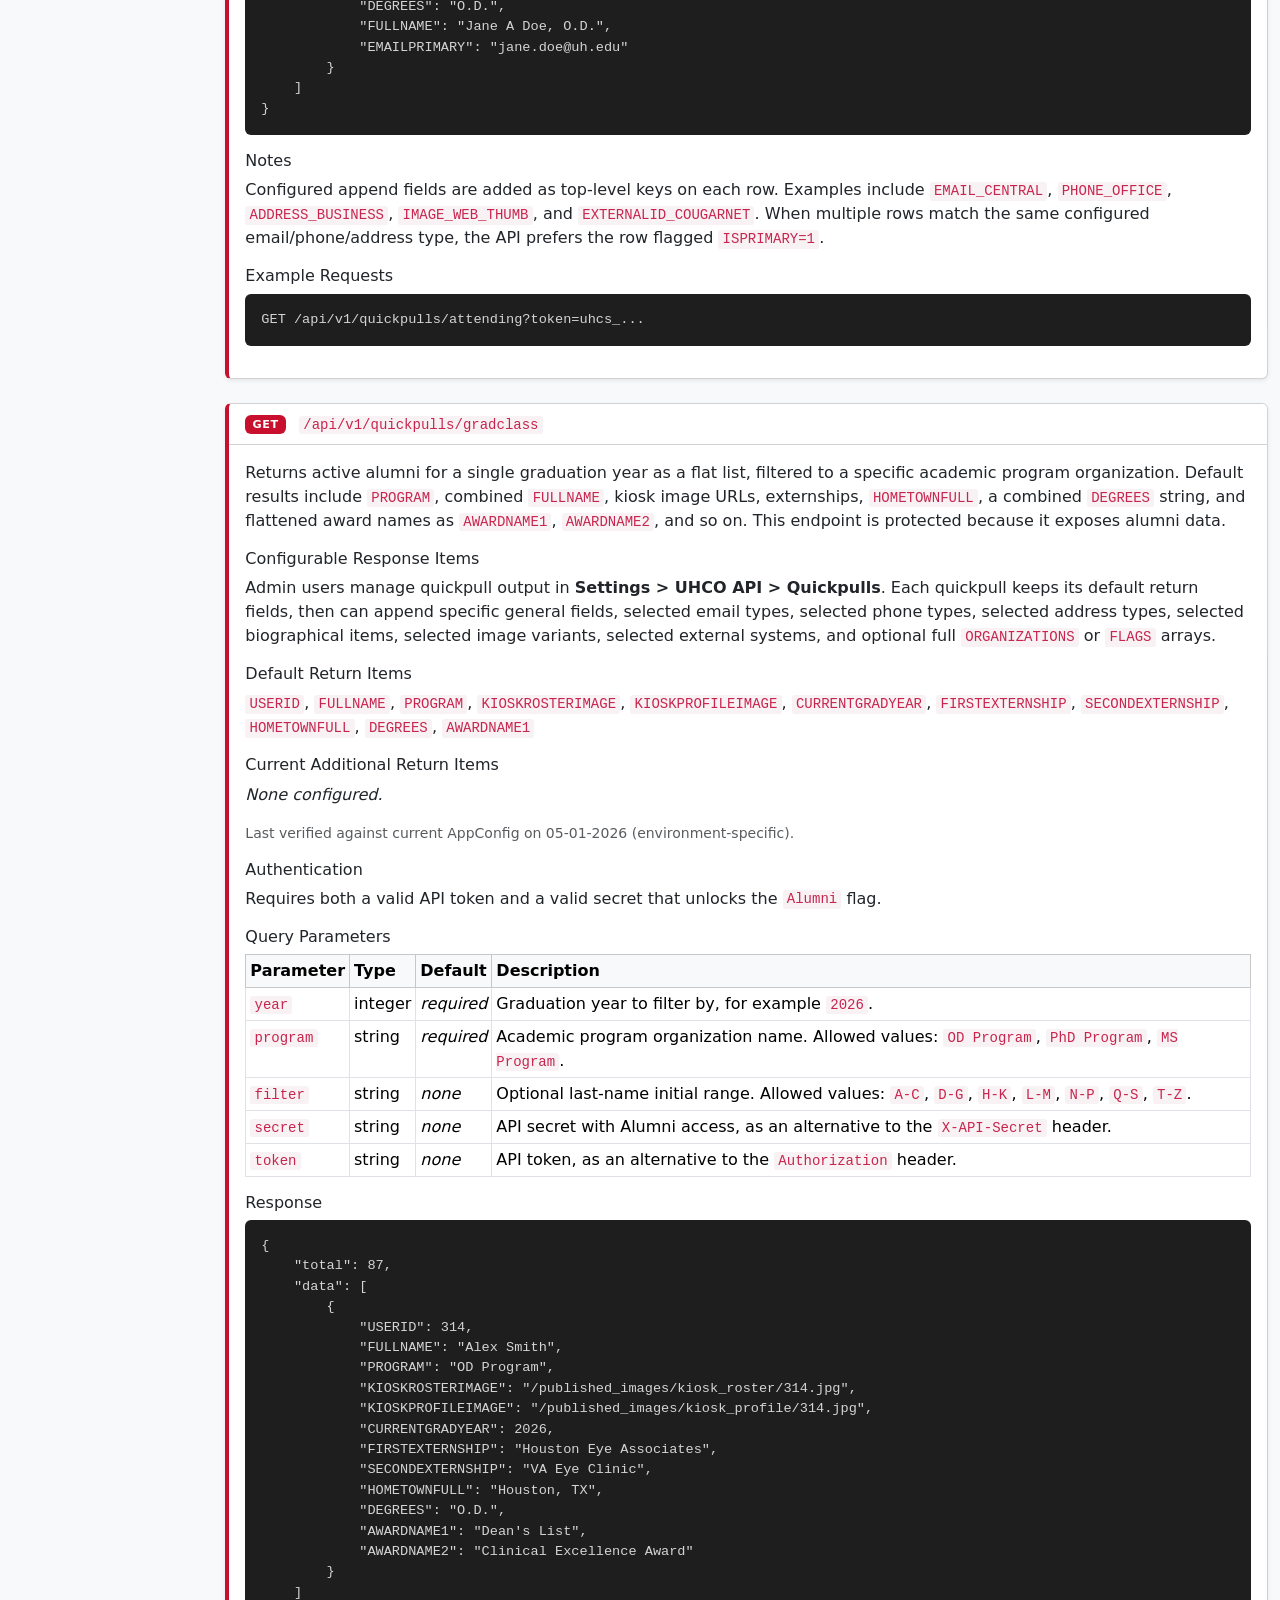
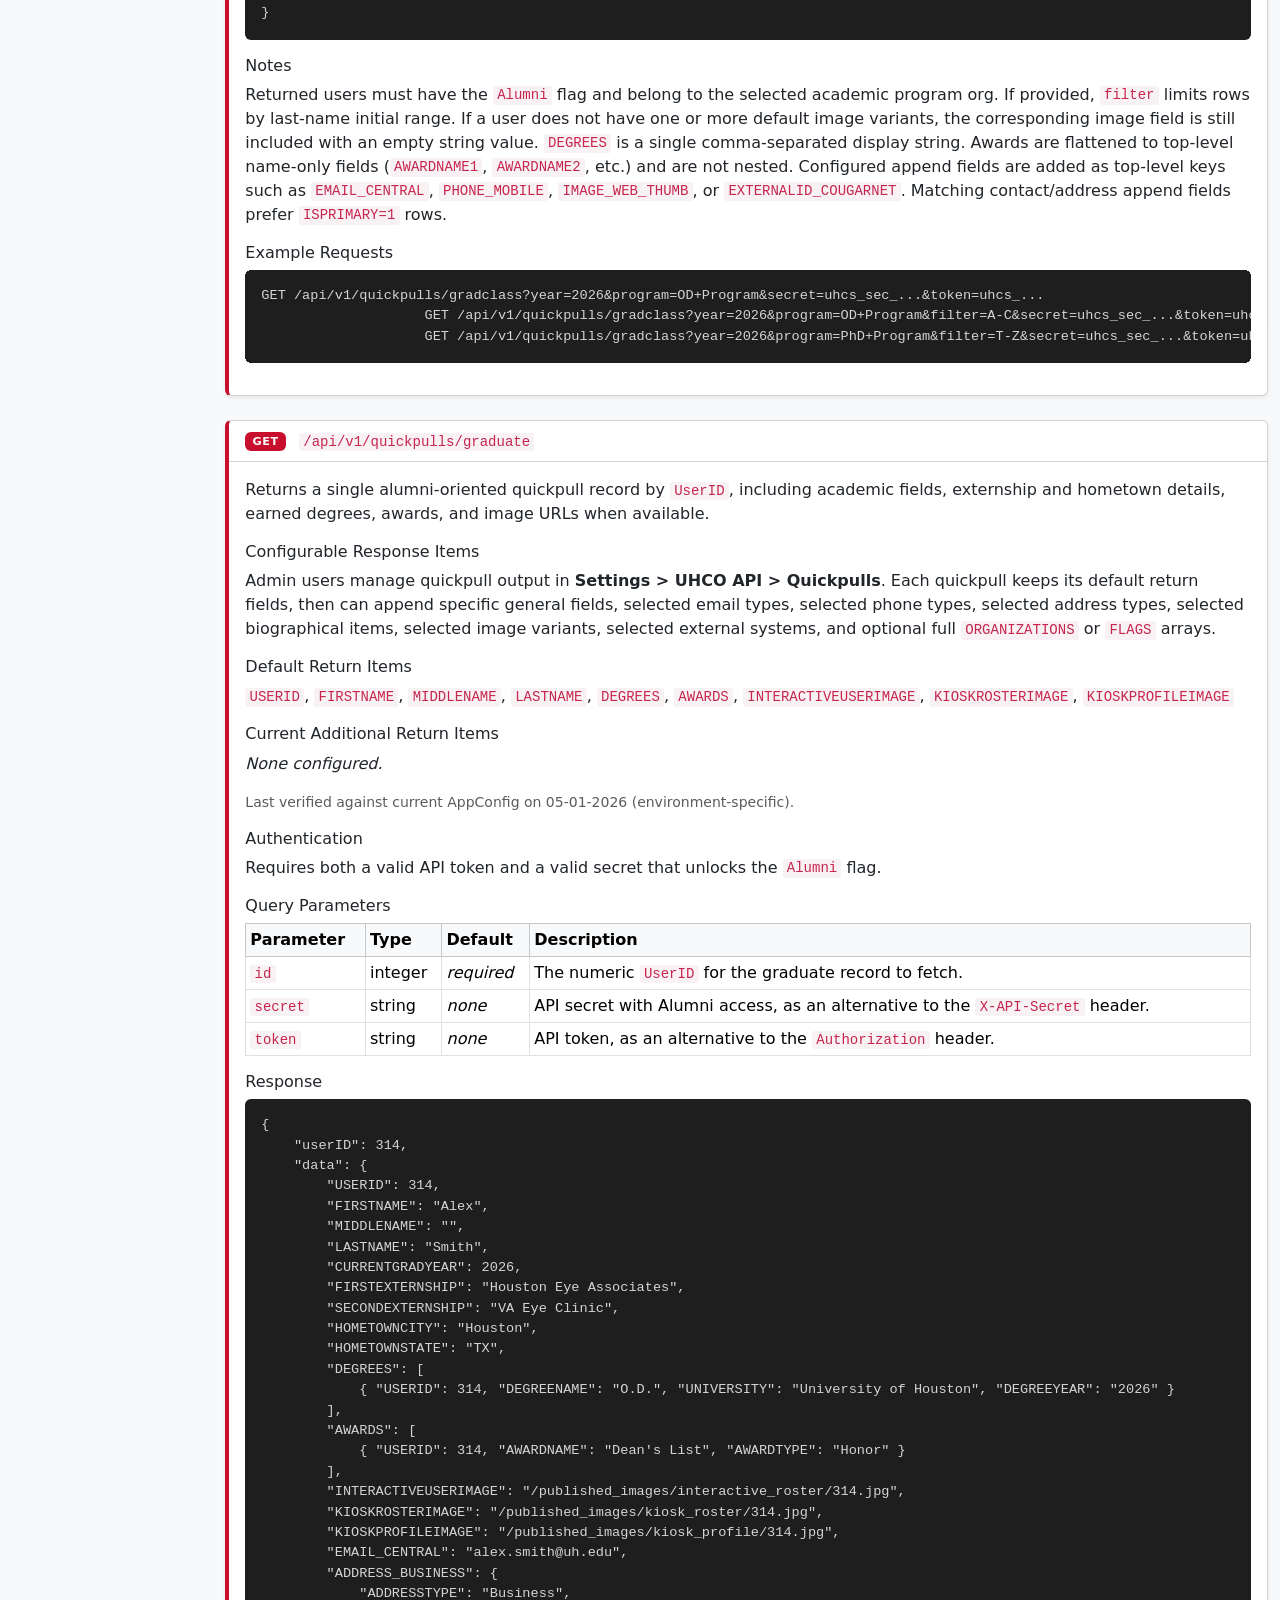
==== commit 36817634: "Multiple - Interactive Display API/Data structure fixes" ====
--- a/api/docs.html
+++ b/api/docs.html
@@ -48,6 +48,7 @@
                     <a class="nav-link py-1 ps-4 small" href="#ep-quickpull-graduate">GET /quickpulls/graduate</a>
                     <a class="nav-link py-1 ps-4 small" href="#ep-quickpull-deans">GET /quickpulls/deans</a>
                     <a class="nav-link py-1 ps-4 small" href="#ep-quickpull-myuhco">GET /quickpulls/myuhco</a>
+                    <a class="nav-link py-1 ps-4 small" href="#ep-quickpull-myuhco-rosters">GET /quickpulls/myuhco-rosters</a>
                     <div class="fw-semibold text-uppercase text-muted small mt-3 mb-1 ps-2">More</div>
                     <a class="nav-link py-1" href="examples.html"><i class="bi bi-code-slash me-1"></i>Code Examples</a>
                 </nav>
@@ -835,16 +836,16 @@
                                         <code>/api/v1/quickpulls/gradclass</code>
                                 </div>
                                 <div class="card-body">
-                                        <p class="mb-3">Returns active alumni for a single graduation year as a flat list, filtered to a specific academic program organization. Each result includes the matched <code>PROGRAM</code>, a combined <code>FULLNAME</code>, and image URLs for the <code>interactive_roster</code>, <code>KIOSK_ROSTER</code>, and <code>KIOSK_PROFILE</code> variants. This endpoint is protected because it exposes alumni data.</p>
+                                        <p class="mb-3">Returns active alumni for a single graduation year as a flat list, filtered to a specific academic program organization. Default results include <code>PROGRAM</code>, combined <code>FULLNAME</code>, kiosk image URLs, externships, <code>HOMETOWNFULL</code>, a combined <code>DEGREES</code> string, and flattened award names as <code>AWARDNAME1</code>, <code>AWARDNAME2</code>, and so on. This endpoint is protected because it exposes alumni data.</p>
 
                                         <h6>Configurable Response Items</h6>
                                         <p>Admin users manage quickpull output in <strong>Settings &gt; UHCO API &gt; Quickpulls</strong>. Each quickpull keeps its default return fields, then can append specific general fields, selected email types, selected phone types, selected address types, selected biographical items, selected image variants, selected external systems, and optional full <code>ORGANIZATIONS</code> or <code>FLAGS</code> arrays.</p>
 
                                         <h6 class="mt-3">Default Return Items</h6>
-                                        <p><code>USERID</code>, <code>FIRSTNAME</code>, <code>MIDDLENAME</code>, <code>LASTNAME</code>, <code>CURRENTGRADYEAR</code>, <code>PROGRAM</code>, <code>FULLNAME</code>, <code>INTERACTIVEUSERIMAGE</code>, <code>KIOSKROSTERIMAGE</code>, <code>KIOSKPROFILEIMAGE</code></p>
+                                        <p><code>USERID</code>, <code>FULLNAME</code>, <code>PROGRAM</code>, <code>KIOSKROSTERIMAGE</code>, <code>KIOSKPROFILEIMAGE</code>, <code>CURRENTGRADYEAR</code>, <code>FIRSTEXTERNSHIP</code>, <code>SECONDEXTERNSHIP</code>, <code>HOMETOWNFULL</code>, <code>DEGREES</code>, <code>AWARDNAME1</code></p>
 
                                         <h6 class="mt-3">Current Additional Return Items</h6>
-                                        <p><code>FIRSTEXTERNSHIP</code>, <code>SECONDEXTERNSHIP</code>, <code>HOMETOWNCITY</code>, <code>HOMETOWNSTATE</code>, <code>HOMETOWNFULL</code>, <code>DEGREES</code>, <code>AWARDS</code></p>
+                                        <p><em>None configured.</em></p>
                                         <p class="small text-muted mb-3">Last verified against current AppConfig on 05-01-2026 (environment-specific).</p>
 
                                         <h6>Authentication</h6>
@@ -858,6 +859,7 @@
                                                 <tbody>
                                                         <tr><td><code>year</code></td><td>integer</td><td><em>required</em></td><td>Graduation year to filter by, for example <code>2026</code>.</td></tr>
                                                     <tr><td><code>program</code></td><td>string</td><td><em>required</em></td><td>Academic program organization name. Allowed values: <code>OD Program</code>, <code>PhD Program</code>, <code>MS Program</code>.</td></tr>
+                                                        <tr><td><code>filter</code></td><td>string</td><td><em>none</em></td><td>Optional last-name initial range. Allowed values: <code>A-C</code>, <code>D-G</code>, <code>H-K</code>, <code>L-M</code>, <code>N-P</code>, <code>Q-S</code>, <code>T-Z</code>.</td></tr>
                                                         <tr><td><code>secret</code></td><td>string</td><td><em>none</em></td><td>API secret with Alumni access, as an alternative to the <code>X-API-Secret</code> header.</td></tr>
                                                         <tr><td><code>token</code></td><td>string</td><td><em>none</em></td><td>API token, as an alternative to the <code>Authorization</code> header.</td></tr>
                                                 </tbody>
@@ -869,36 +871,28 @@
     "data": [
         {
             "USERID": 314,
-            "FIRSTNAME": "Alex",
-            "MIDDLENAME": "",
-            "LASTNAME": "Smith",
-            "CURRENTGRADYEAR": 2026,
+            "FULLNAME": "Alex Smith",
             "PROGRAM": "OD Program",
-            "FULLNAME": "Alex Smith",
-            "INTERACTIVEUSERIMAGE": "/published_images/interactive_roster/314.jpg",
             "KIOSKROSTERIMAGE": "/published_images/kiosk_roster/314.jpg",
             "KIOSKPROFILEIMAGE": "/published_images/kiosk_profile/314.jpg",
+            "CURRENTGRADYEAR": 2026,
             "FIRSTEXTERNSHIP": "Houston Eye Associates",
             "SECONDEXTERNSHIP": "VA Eye Clinic",
-            "HOMETOWNCITY": "Houston",
-            "HOMETOWNSTATE": "TX",
             "HOMETOWNFULL": "Houston, TX",
-            "DEGREES": [
-                { "DEGREENAME": "O.D.", "UNIVERSITY": "University of Houston", "DEGREEYEAR": "2026" }
-            ],
-            "AWARDS": [
-                { "AWARDNAME": "Dean's List", "AWARDTYPE": "Honor" }
-            ]
+            "DEGREES": "O.D.",
+            "AWARDNAME1": "Dean's List",
+            "AWARDNAME2": "Clinical Excellence Award"
         }
     ]
 }</pre>
 
                                         <h6 class="mt-3">Notes</h6>
-                                        <p>Returned users must have the <code>Alumni</code> flag and belong to the selected academic program org. If a user does not have one or more default image variants, the corresponding image field is still included with an empty string value. Configured append fields are added as top-level keys such as <code>EMAIL_CENTRAL</code>, <code>PHONE_MOBILE</code>, <code>IMAGE_WEB_THUMB</code>, or <code>EXTERNALID_COUGARNET</code>. Matching contact/address append fields prefer <code>ISPRIMARY=1</code> rows.</p>
+                                        <p>Returned users must have the <code>Alumni</code> flag and belong to the selected academic program org. If provided, <code>filter</code> limits rows by last-name initial range. If a user does not have one or more default image variants, the corresponding image field is still included with an empty string value. <code>DEGREES</code> is a single comma-separated display string. Awards are flattened to top-level name-only fields (<code>AWARDNAME1</code>, <code>AWARDNAME2</code>, etc.) and are not nested. Configured append fields are added as top-level keys such as <code>EMAIL_CENTRAL</code>, <code>PHONE_MOBILE</code>, <code>IMAGE_WEB_THUMB</code>, or <code>EXTERNALID_COUGARNET</code>. Matching contact/address append fields prefer <code>ISPRIMARY=1</code> rows.</p>
 
                                         <h6 class="mt-3">Example Requests</h6>
                                         <pre class="example">GET /api/v1/quickpulls/gradclass?year=2026&amp;program=OD+Program&amp;secret=uhcs_sec_...&amp;token=uhcs_...
-GET /api/v1/quickpulls/gradclass?year=2026&amp;program=PhD+Program&amp;secret=uhcs_sec_...&amp;token=uhcs_...</pre>
+                    GET /api/v1/quickpulls/gradclass?year=2026&amp;program=OD+Program&amp;filter=A-C&amp;secret=uhcs_sec_...&amp;token=uhcs_...
+                    GET /api/v1/quickpulls/gradclass?year=2026&amp;program=PhD+Program&amp;filter=T-Z&amp;secret=uhcs_sec_...&amp;token=uhcs_...</pre>
                                 </div>
                         </div>
 
@@ -1081,6 +1075,77 @@
                                     </div>
                                 </div>
 
+                                <!-- GET /quickpulls/myuhco-rosters -->
+                                <div class="card endpoint-card shadow-sm mb-4" id="ep-quickpull-myuhco-rosters">
+                                    <div class="card-header bg-white">
+                                        <span class="badge bg-primary method-badge me-2">GET</span>
+                                        <code>/api/v1/quickpulls/myuhco-rosters</code>
+                                    </div>
+                                    <div class="card-body">
+                                        <p class="mb-3">Returns a catalog of locally generated class roster PDFs, including each file's last Dropbox publish status and path. Optionally filter to only published files.</p>
+
+                                        <h6>Authentication</h6>
+                                        <p>Requires a valid API token with <code>read</code> scope and a secret that unlocks <code>Alumni</code> or <code>Current-Student</code> access.</p>
+
+                                        <h6 class="mt-3">Query Parameters</h6>
+                                        <table class="table table-sm table-bordered param-table">
+                                            <thead class="table-light">
+                                                <tr><th>Parameter</th><th>Type</th><th>Default</th><th>Description</th></tr>
+                                            </thead>
+                                            <tbody>
+                                                <tr><td><code>publishedOnly</code></td><td>boolean</td><td><code>false</code></td><td>When <code>true</code>, only return files that have been successfully published to Dropbox.</td></tr>
+                                                <tr><td><code>secret</code></td><td>string</td><td><em>required</em></td><td>Secret that unlocks Alumni or Current-Student access.</td></tr>
+                                                <tr><td><code>token</code></td><td>string</td><td><em>none</em></td><td>API token, as an alternative to the <code>Authorization</code> header.</td></tr>
+                                            </tbody>
+                                        </table>
+
+                                        <h6 class="mt-3">Return Fields Per Item</h6>
+                                        <table class="table table-sm table-bordered param-table">
+                                            <thead class="table-light">
+                                                <tr><th>Field</th><th>Type</th><th>Description</th></tr>
+                                            </thead>
+                                            <tbody>
+                                                <tr><td><code>FILENAME</code></td><td>string</td><td>PDF file name (e.g. <code>class-of-2026-roster.pdf</code>).</td></tr>
+                                                <tr><td><code>GRADYEAR</code></td><td>number</td><td>Graduation year parsed from the file name.</td></tr>
+                                                <tr><td><code>SIZEKB</code></td><td>number</td><td>File size in kilobytes.</td></tr>
+                                                <tr><td><code>DATELASTMODIFIED</code></td><td>string</td><td>ISO-8601 timestamp of last file modification.</td></tr>
+                                                <tr><td><code>LOCALURL</code></td><td>string</td><td>Server-relative URL for direct access (admin only).</td></tr>
+                                                <tr><td><code>PUBLISHED</code></td><td>boolean</td><td><code>true</code> when the last publish attempt succeeded.</td></tr>
+                                                <tr><td><code>LASTPUBLISHSTATUS</code></td><td>string</td><td><code>ok</code>, <code>fail</code>, or empty string.</td></tr>
+                                                <tr><td><code>LASTPUBLISHATTEMPTAT</code></td><td>string</td><td>Timestamp of the last publish attempt.</td></tr>
+                                                <tr><td><code>LASTPUBLISHEDAT</code></td><td>string</td><td>Timestamp of the last successful publish.</td></tr>
+                                                <tr><td><code>LASTPUBLISHEDPATH</code></td><td>string</td><td>Dropbox path the file was last published to.</td></tr>
+                                                <tr><td><code>LASTERROR</code></td><td>string</td><td>Error message from the last failed publish, if any.</td></tr>
+                                            </tbody>
+                                        </table>
+
+                                        <h6 class="mt-3">Response</h6>
+                                        <pre class="example">{
+  "total": 2,
+  "publishedOnly": false,
+  "data": [
+    {
+      "FILENAME": "class-of-2026-roster.pdf",
+      "GRADYEAR": 2026,
+      "SIZEKB": 312.5,
+      "DATELASTMODIFIED": "2026-05-03T09:14:00",
+      "LOCALURL": "/_temp_rosters/class-of-2026-roster.pdf",
+      "PUBLISHED": true,
+      "LASTPUBLISHSTATUS": "ok",
+      "LASTPUBLISHATTEMPTAT": "05/03/2026 9:14 AM",
+      "LASTPUBLISHEDAT": "05/03/2026 9:14 AM",
+      "LASTPUBLISHEDPATH": "/Digital Assets/MyUHCO/class-of-2026-roster.pdf",
+      "LASTERROR": ""
+    }
+  ]
+}</pre>
+
+                                        <h6 class="mt-3">Example Requests</h6>
+                                        <pre class="example">GET /api/v1/quickpulls/myuhco-rosters?token=uhcs_...&amp;secret=uhcs_sec_...
+GET /api/v1/quickpulls/myuhco-rosters?publishedOnly=true&amp;token=uhcs_...&amp;secret=uhcs_sec_...</pre>
+                                    </div>
+                                </div>
+
             <footer class="text-muted small mt-5 pt-4 border-top">
                 UHCO Directory API v1.0 &mdash; University of Houston College of Optometry
             </footer>
